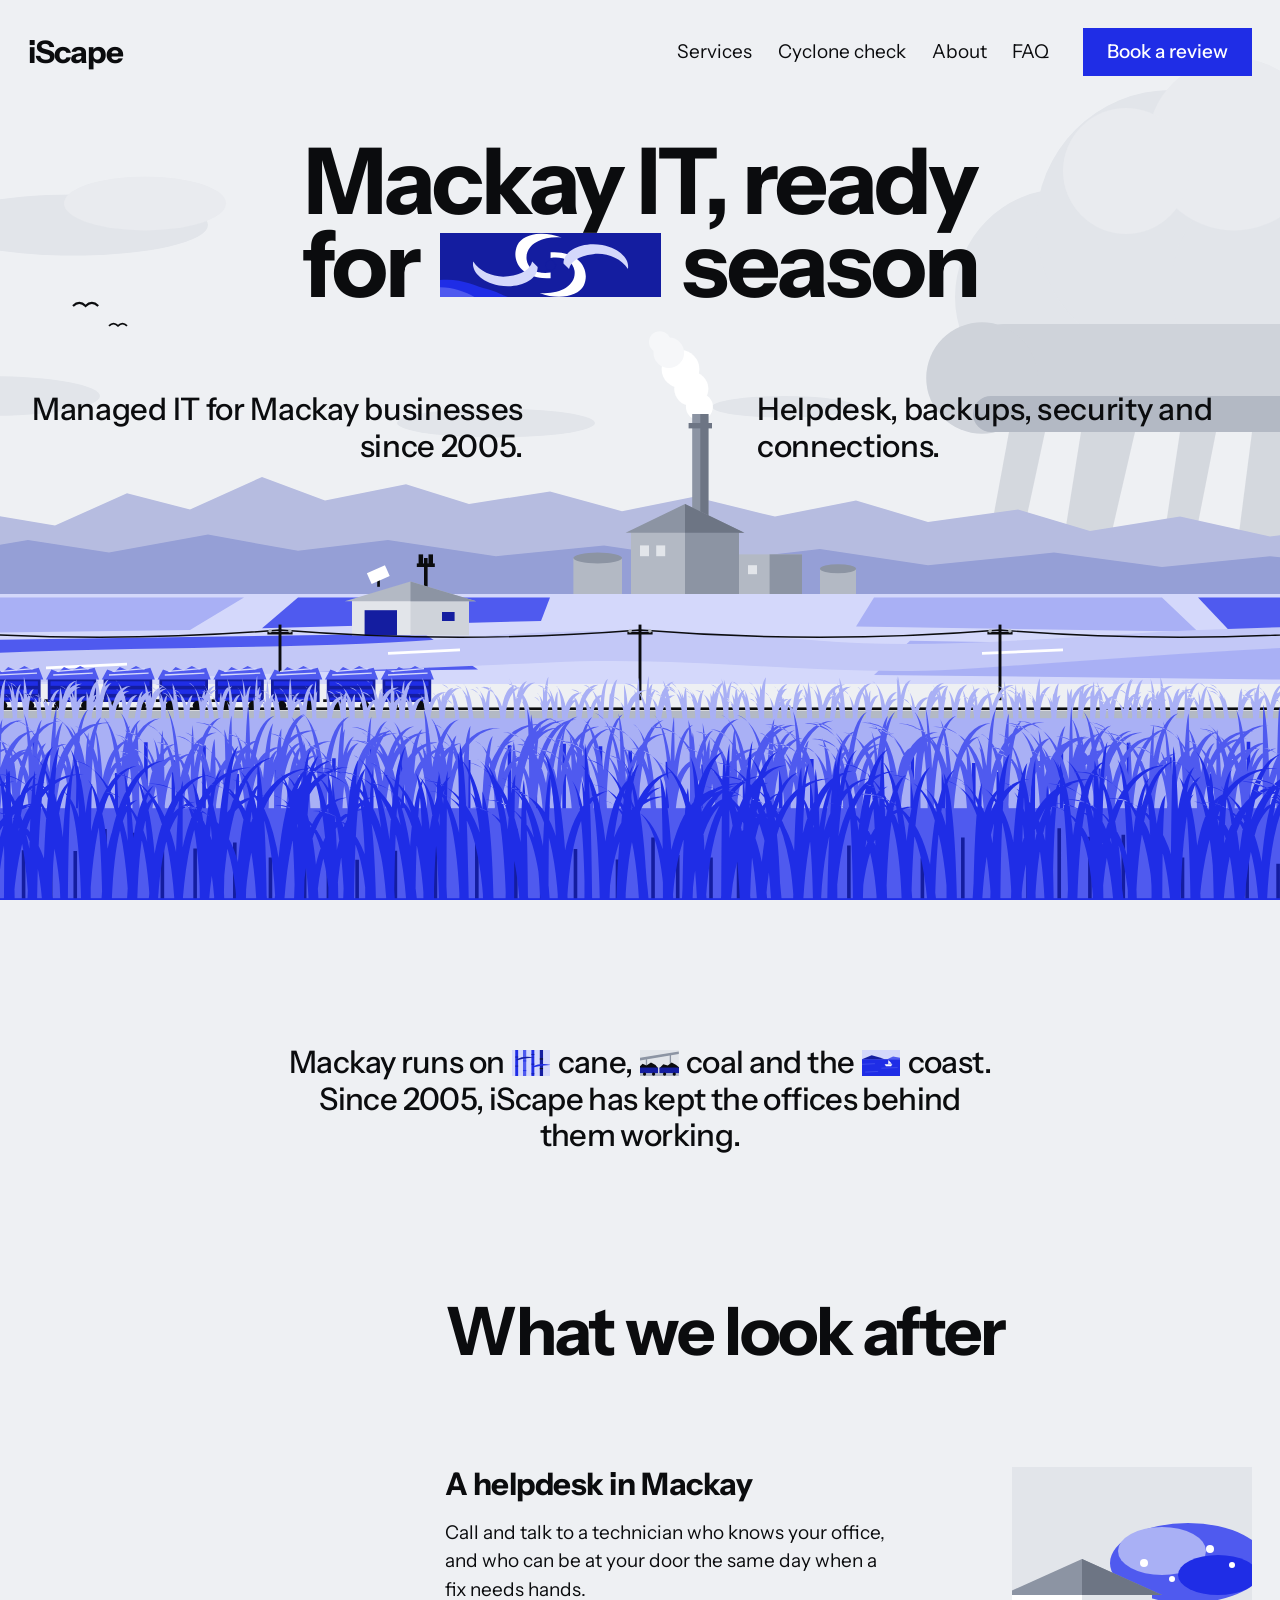
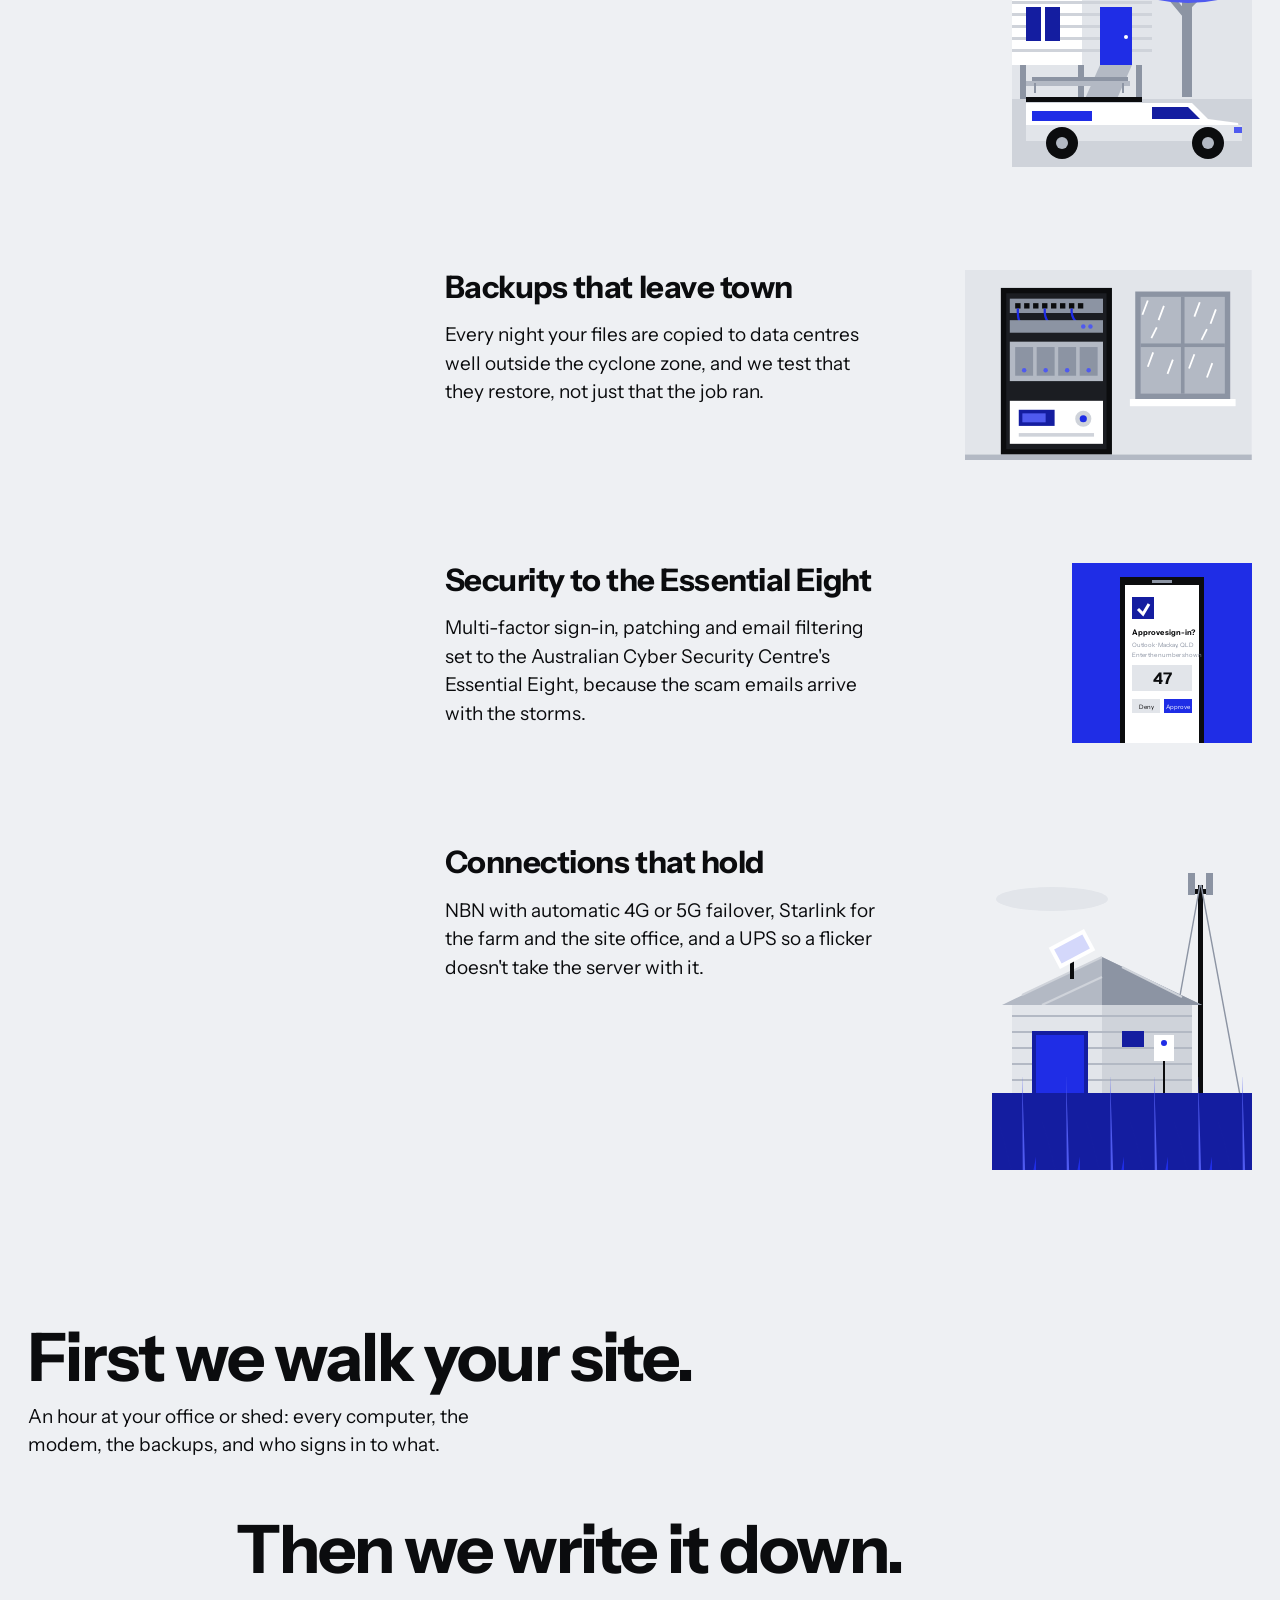
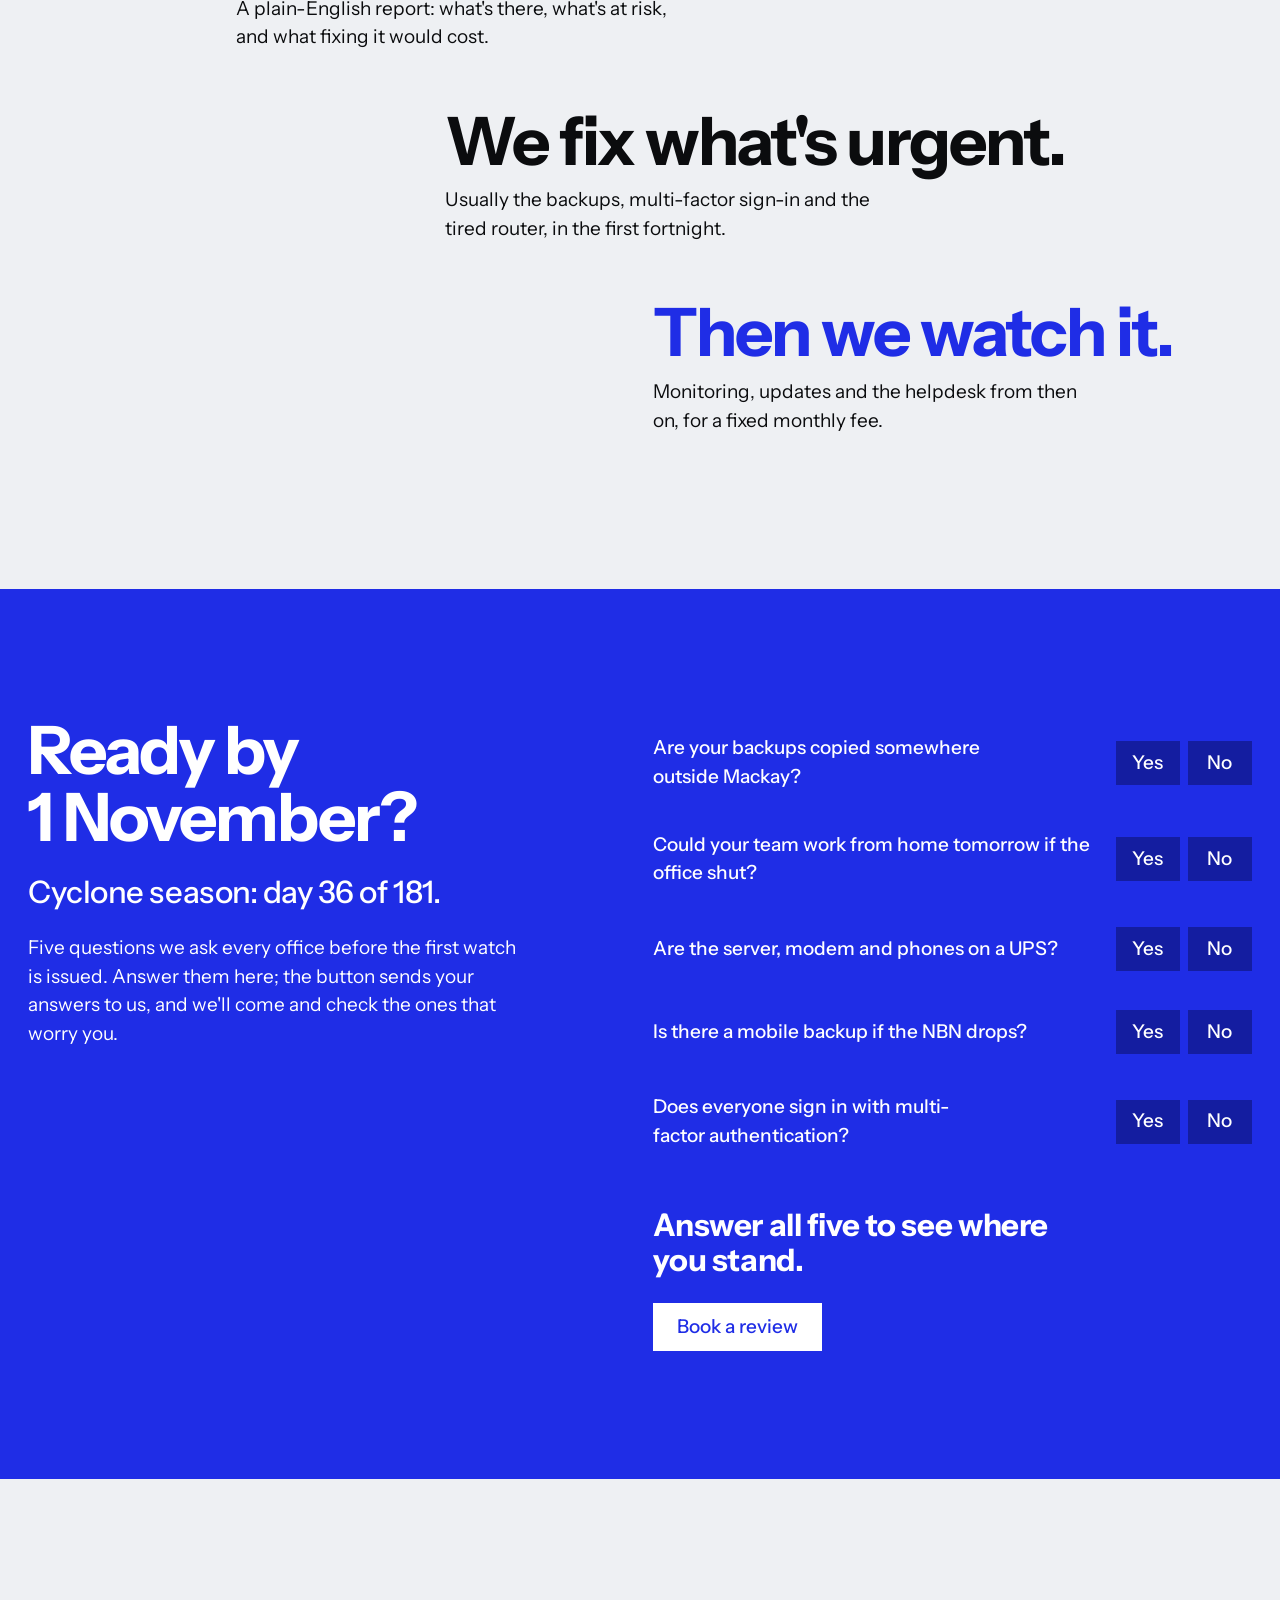
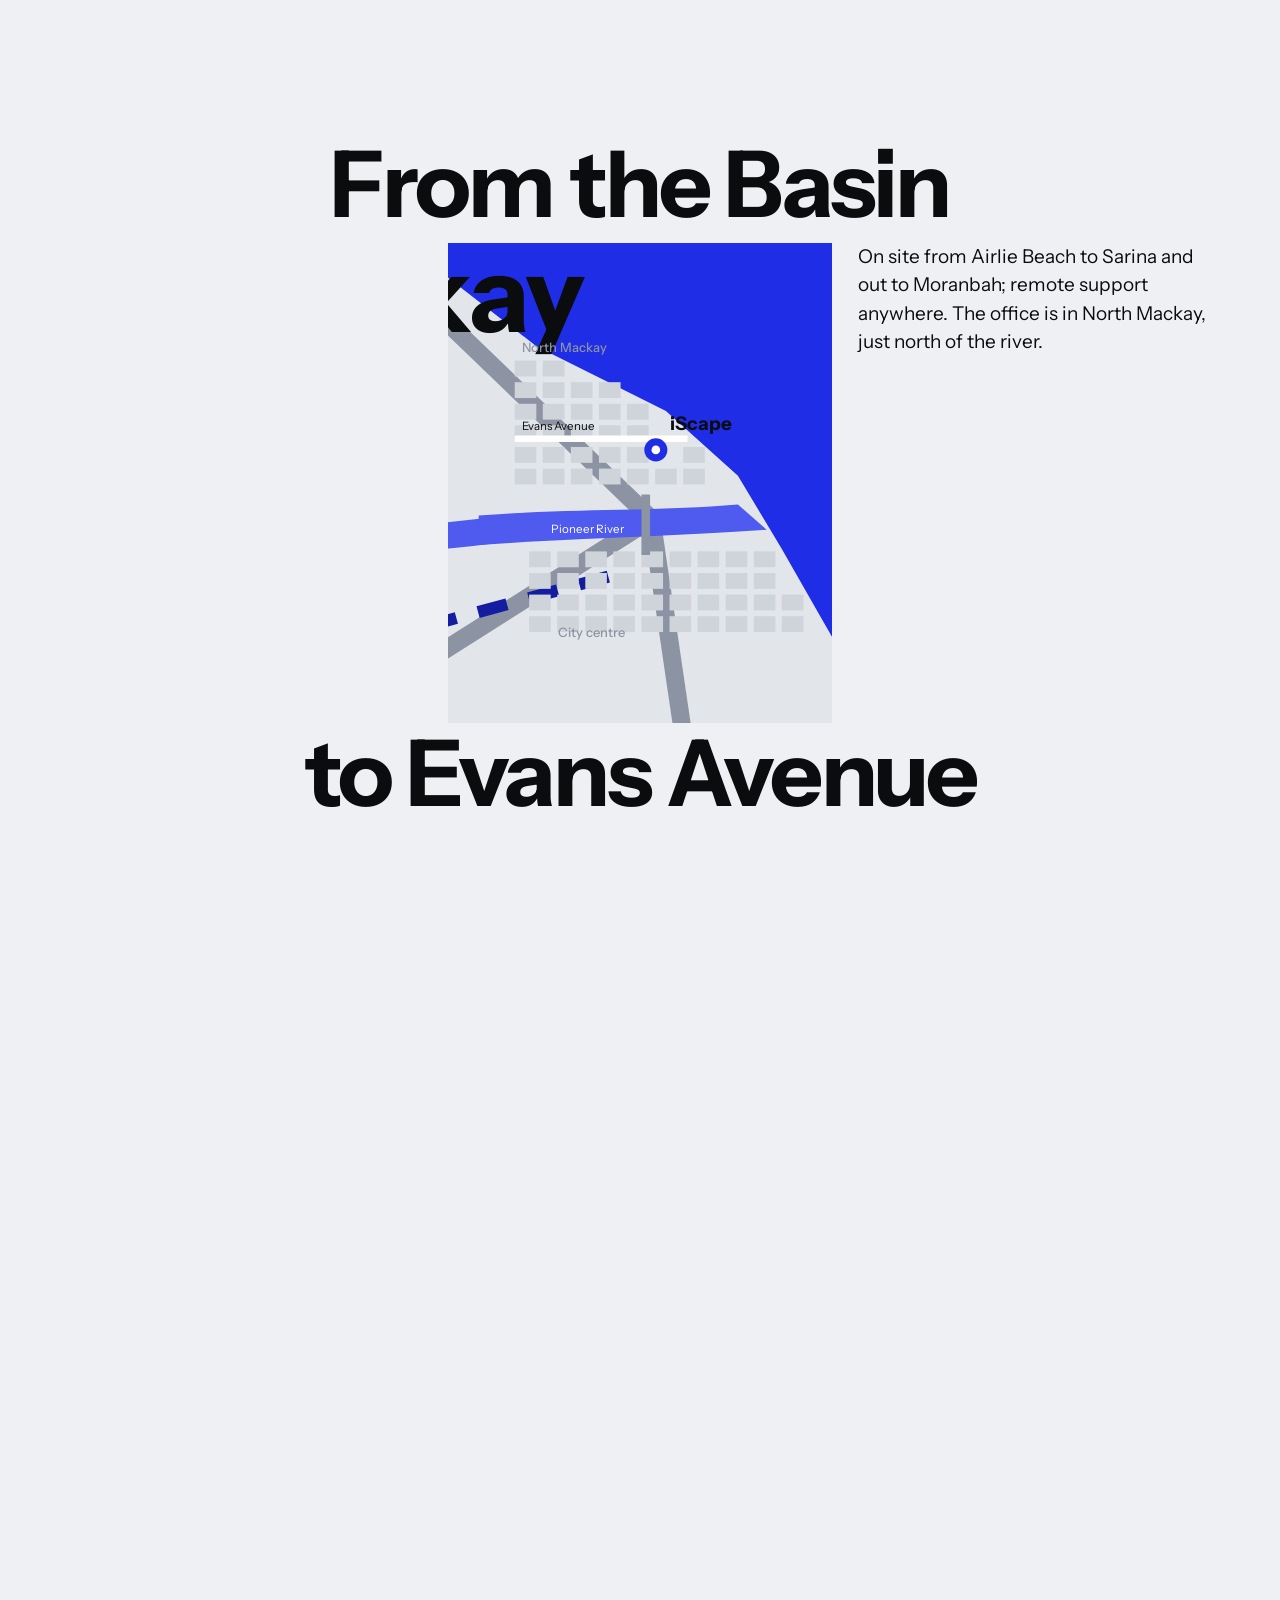
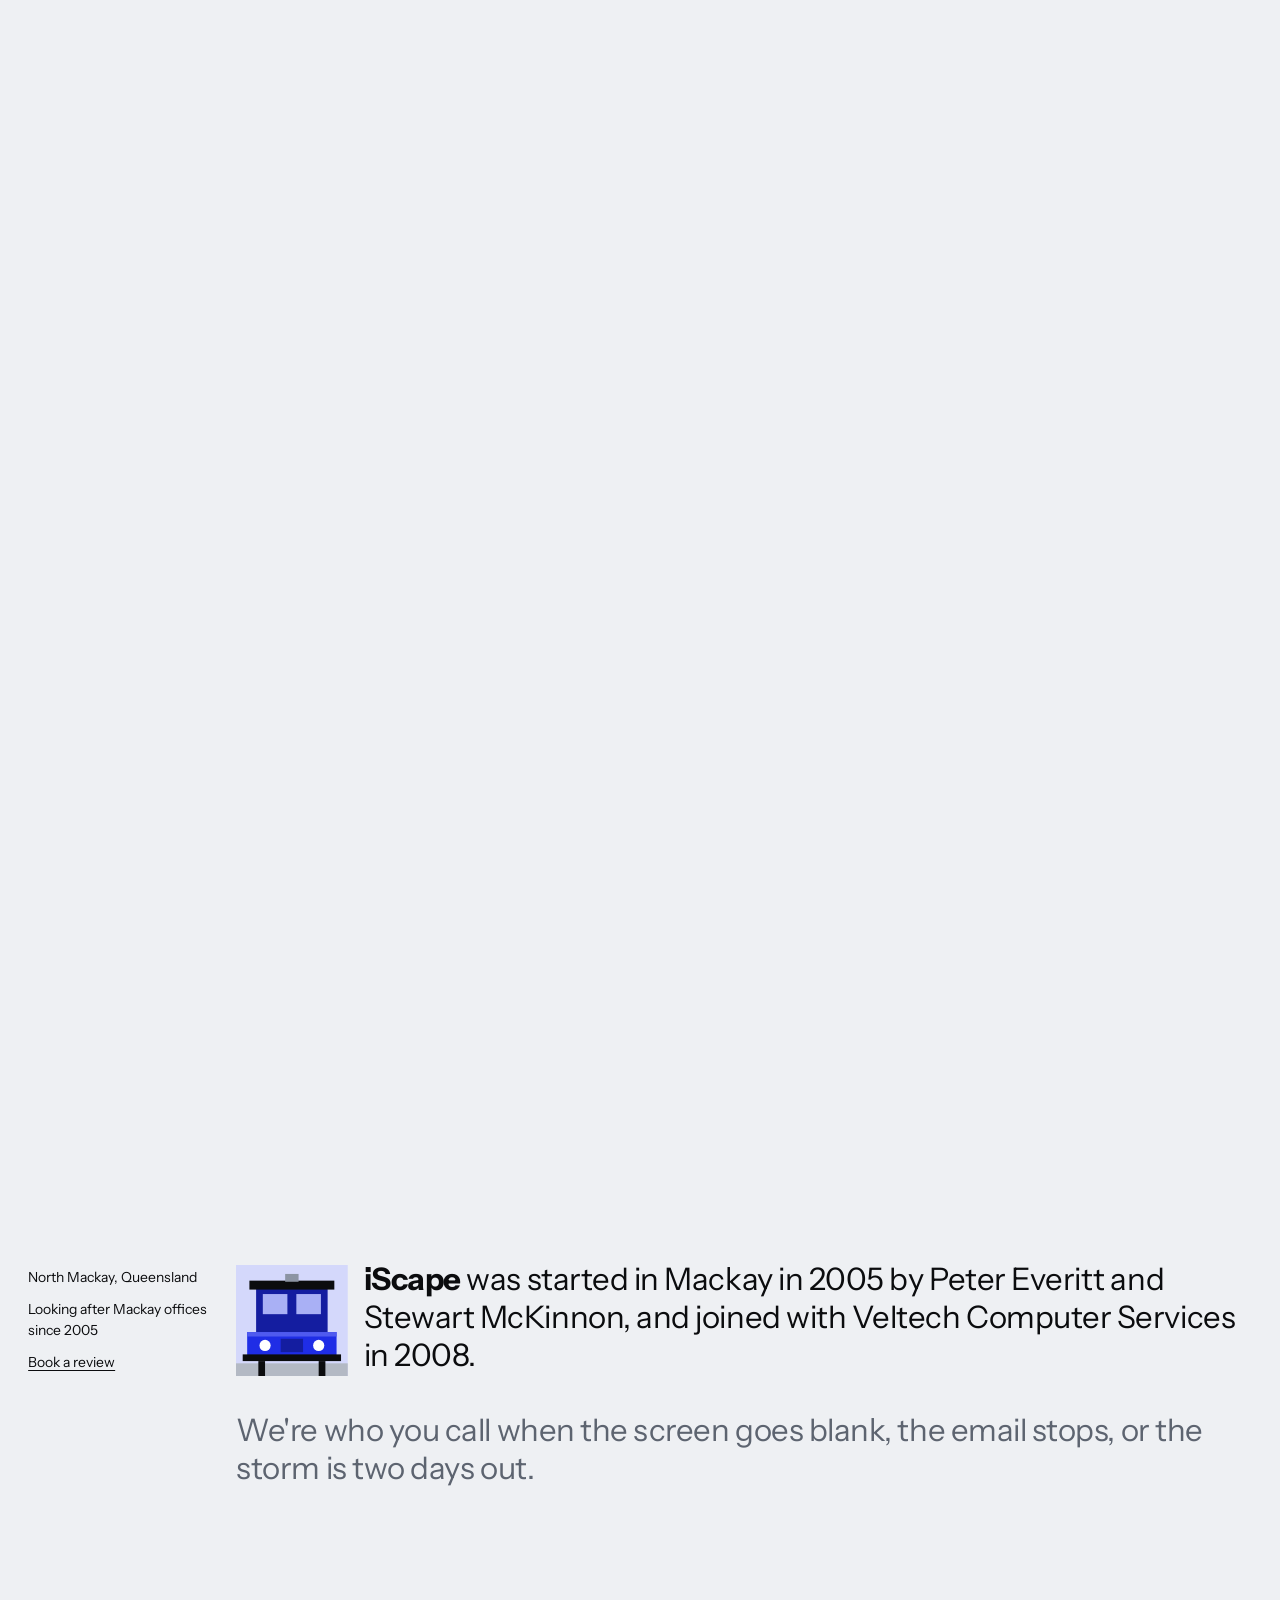
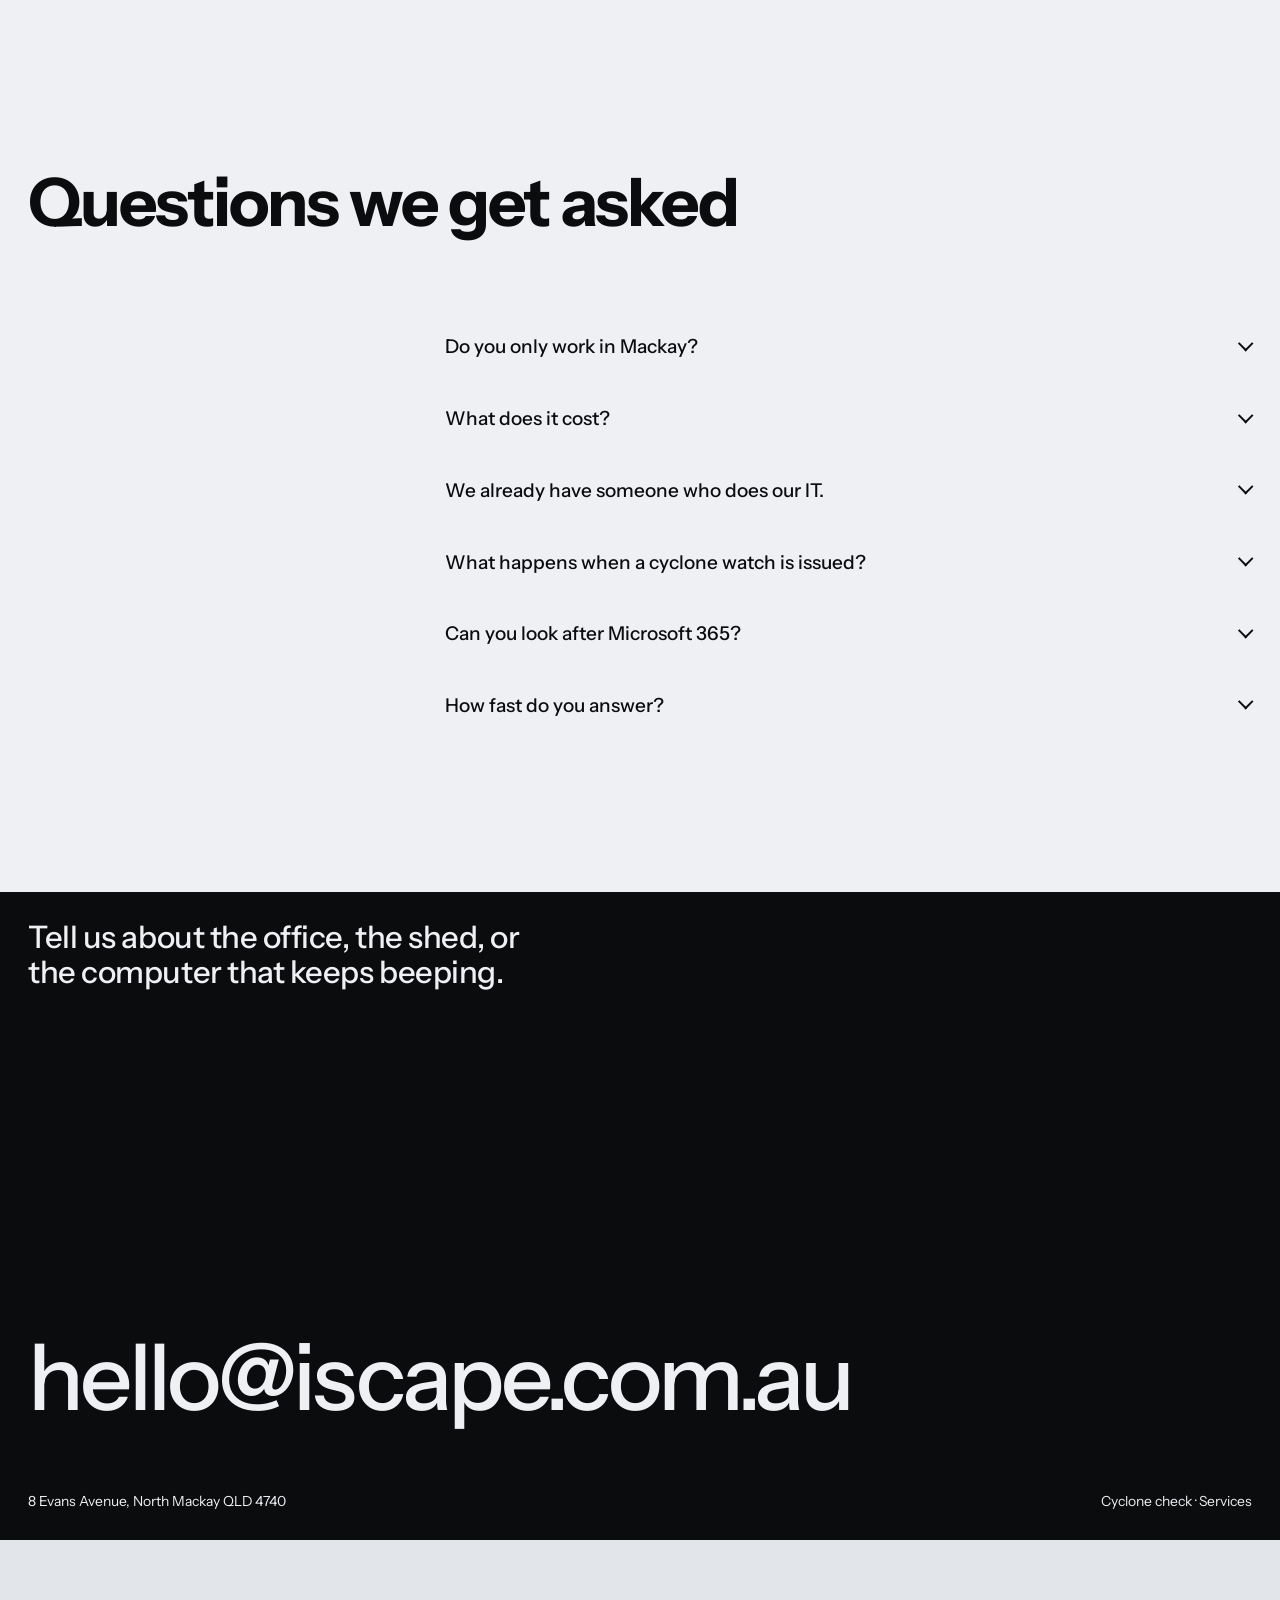
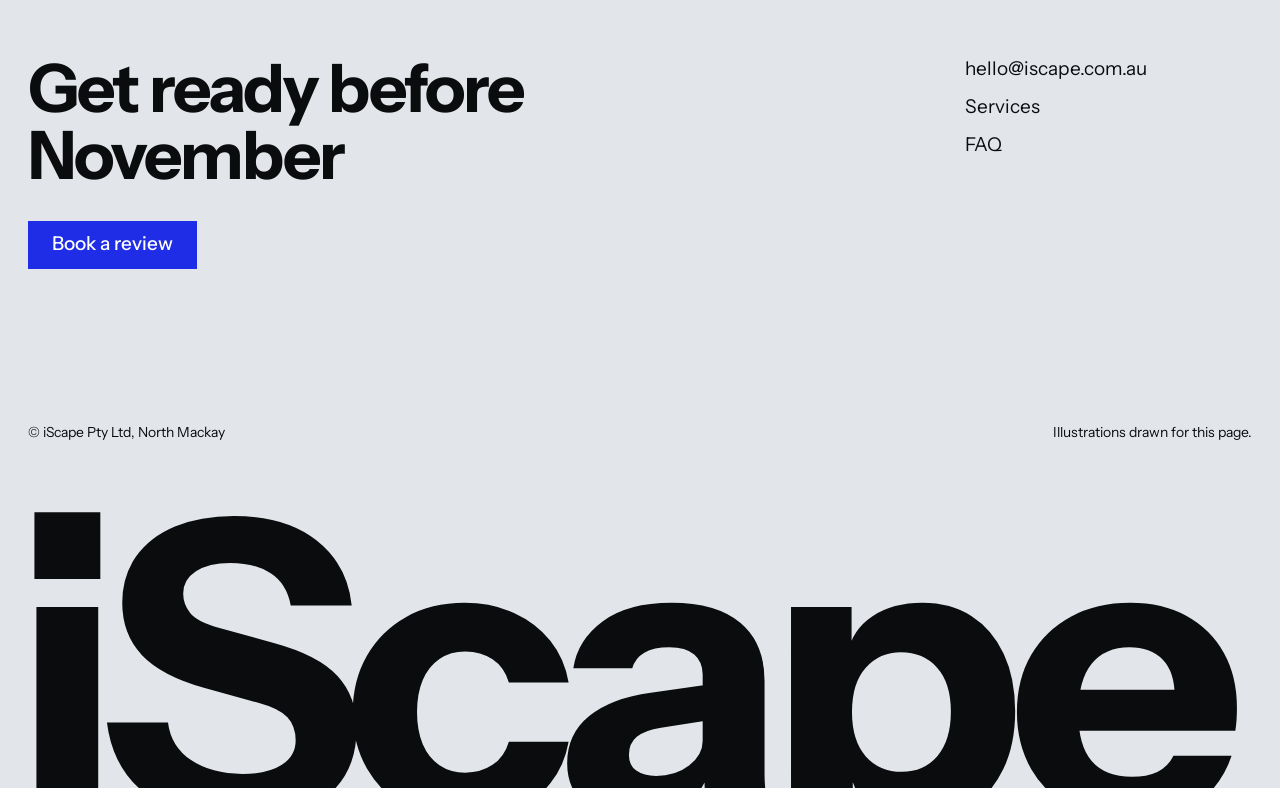
==== landing-page/iscape-landing.html @ 4e90d4b8 "Add iScape landing page built with taste-skill Self-contained build in landing-page/ (index.html, st" ====
<!doctype html>
<html lang="en-AU">
<head>
<meta charset="utf-8">
<meta name="viewport" content="width=device-width, initial-scale=1">
<title>iScape Managed IT</title>
<meta name="description" content="Managed IT for Mackay businesses since 2005: helpdesk, backups, security and connections, looked after from North Mackay.">
<script>document.documentElement.classList.add('js')</script>
<style>
/* iScape landing page. Direction: "The sentence is the layout" (taste-skill seed 142575392).
   Type: Instrument Sans (stand-in for the dealt General Sans). Palette: cool grey, cobalt. */

@font-face {
  font-family: 'Instrument Sans';
  src: url([data-uri]) format('woff2');
  font-weight: 400 700;
  font-style: normal;
  font-display: swap;
}

:root {
  --bg: #eef0f3;
  --surface: #e2e5ea;
  --ink: #0b0c0e;
  --muted: #5d6470;
  --accent: #1f2de6;
  --accent-strong: #141da0;
  --accent-ink: #ffffff;
  --field-1: #1f2de6;
  --field-1-ink: #ffffff;

  /* drawing tones: the palette's cobalt and greys in flat steps */
  --d-deep: #141da0;
  --d-cobalt: #1f2de6;
  --d-light: #4f5aef;
  --d-pale2: #a9b0f5;
  --d-pale: #d4d8fb;
  --d-river: #c3c8f7;
  --d-grey1: #e2e5ea;
  --d-grey2: #cfd3da;
  --d-grey3: #b3b9c4;
  --d-grey4: #8c94a3;

  --font: 'Instrument Sans', system-ui, sans-serif;

  /* five sizes */
  --step-small: clamp(0.8125rem, 0.79rem + 0.1vw, 0.875rem);
  --step-body: clamp(1.0625rem, 1rem + 0.25vw, 1.1875rem);
  --step-lead: clamp(1.375rem, 1.1rem + 1.05vw, 2.25rem);
  --step-head: clamp(2.5rem, 1.3rem + 3.6vw, 5rem);
  --step-display: clamp(4.5rem, 7.2vw, 7rem);

  --margin: clamp(1rem, 2.2vw, 2rem);
  --gutter: clamp(1rem, 2vw, 2rem);
  --section: clamp(7.5rem, 12vw, 12rem);

  --ease-out: cubic-bezier(0.22, 1, 0.36, 1);
  --ease-expo: cubic-bezier(0.16, 1, 0.3, 1);
  --ease-in-out: cubic-bezier(0.76, 0, 0.24, 1);
  --ease-soft: cubic-bezier(0.33, 1, 0.68, 1);
  --t-press: 140ms;
  --t-hover: 180ms;
  --t-ui: 240ms;
}

/* ---------- reset ---------- */
*, *::before, *::after { box-sizing: border-box; }
html { -webkit-text-size-adjust: 100%; text-size-adjust: 100%; }
body { margin: 0; background: var(--bg); color: var(--ink); font-family: var(--font); font-size: var(--step-body); line-height: 1.5; font-kerning: normal; -webkit-font-smoothing: antialiased; overflow-x: hidden; }
h1, h2, h3, p, figure, ul, ol, fieldset, legend { margin: 0; padding: 0; }
ul, ol { list-style: none; }
fieldset { border: 0; min-width: 0; }
svg { display: block; max-width: 100%; }
a { color: inherit; }
button, input { font: inherit; color: inherit; }
:target { scroll-margin-top: 2rem; }
::selection { background: var(--accent); color: var(--accent-ink); }
:focus-visible { outline: 2px solid var(--accent); outline-offset: 3px; }
.sr-only { position: absolute; width: 1px; height: 1px; overflow: hidden; clip-path: inset(50%); white-space: nowrap; }

/* ---------- type ---------- */
h1, h2, h3 { font-weight: 700; text-wrap: balance; }
.display { font-size: var(--step-display); line-height: 0.9; letter-spacing: -0.03em; font-weight: 700; }
.head { font-size: var(--step-head); line-height: 1; letter-spacing: -0.03em; font-weight: 700; }
.lead, .lead-head { font-size: var(--step-lead); line-height: 1.15; letter-spacing: -0.015em; }
.lead-head { font-weight: 700; }
.small { font-size: var(--step-small); line-height: 1.45; }
p { max-width: 62ch; text-wrap: pretty; }

.grid { display: grid; grid-template-columns: repeat(12, minmax(0, 1fr)); column-gap: var(--gutter); padding-inline: var(--margin); }

/* ---------- controls ---------- */
.button { display: inline-flex; align-items: center; justify-content: center; min-height: 3rem; padding: 0 1.5rem; background: var(--accent); color: var(--accent-ink); font-weight: 500; text-decoration: none; white-space: nowrap; transition: transform var(--t-press) var(--ease-out), background-color var(--t-hover) ease, color var(--t-hover) ease; }
.button:active { transform: scale(0.97); }
.button-paper { background: #fff; color: var(--accent); }
.link { text-decoration: underline; text-decoration-color: transparent; text-underline-offset: 0.2em; text-decoration-thickness: 0.07em; transition: text-decoration-color var(--t-hover) ease; }
.link-plain { text-decoration: underline; text-underline-offset: 0.18em; text-decoration-thickness: 0.07em; }
@media (hover: hover) and (pointer: fine) {
  .button:hover { background: var(--accent-strong); }
  .button-paper:hover { background: var(--bg); color: var(--accent-strong); }
  .link:hover { text-decoration-color: currentColor; }
}

/* ---------- hero: title in the sky, line on the horizon ---------- */
.hero { position: relative; min-height: max(100svh, 640px); overflow: hidden; }
.hero-art { position: absolute; inset: 0; }
.hero-svg { width: 100%; height: 100%; }
.nav { position: relative; z-index: 2; display: flex; align-items: center; gap: var(--gutter); padding: var(--margin); }
.wordmark { margin-right: auto; font-weight: 700; font-size: var(--step-lead); letter-spacing: -0.03em; text-decoration: none; }
.nav-links { display: flex; gap: 1.6rem; white-space: nowrap; padding-right: 0.5rem; }
.nav-links a { text-decoration-thickness: 0.07em; }

.hero-copy { padding-inline: var(--margin); }
.hero-title { position: relative; z-index: 2; }
.hero-title { margin-top: clamp(1.5rem, 4vh, 3rem); text-align: center; }
.slot { display: inline-block; width: 2.4em; height: 0.7em; vertical-align: baseline; margin-inline: 0.06em; overflow: hidden; }
.slot svg { width: 100%; height: 100%; }
.swirl { transform-origin: 120px 36px; }
/* the drawing's horizon sits 470 of 1000 units above the bottom; with slice it scales by the larger ratio */
.hero-support { position: absolute; left: 0; right: 0; z-index: 2; bottom: calc(max(29.4vw, 47svh) + 0.75rem); display: grid; grid-template-columns: repeat(12, minmax(0, 1fr)); column-gap: var(--gutter); padding-inline: var(--margin); max-width: none; font-size: var(--step-lead); line-height: 1.2; letter-spacing: -0.01em; font-weight: 500; }
.hero-support span:first-child { grid-column: 1 / 6; text-align: right; }
.hero-support span:last-child { grid-column: 8 / 13; }
.hero-band { display: none; }

/* ---------- intro: statement with inline thumbnails ---------- */
.intro { padding: clamp(6rem, 16vh, 10rem) var(--margin) clamp(4rem, 8vh, 6rem); display: flex; justify-content: center; }
.statement { font-size: var(--step-lead); line-height: 1.18; font-weight: 500; letter-spacing: -0.02em; text-align: center; max-width: min(64vw, 34ch); }
.thumb { display: inline-block; width: 1.25em; height: 0.85em; vertical-align: -0.1em; margin-inline: 0.06em; overflow: hidden; }
.thumb svg { width: 100%; height: 100%; }

/* ---------- services: rows with margin pictures ---------- */
.services { padding-bottom: var(--section); }
.services-head { padding-block: clamp(3rem, 8vh, 6rem) clamp(4rem, 8vw, 7rem); }
.services-head h2 { grid-column: 5 / 13; }
.rows { display: flex; flex-direction: column; gap: clamp(4rem, 8vw, 7.5rem); }
.row { align-items: start; }
.row-text { grid-column: 5 / 10; }
.row-text p { margin-top: 1rem; max-width: 34ch; }
.row-pic { grid-column: 10 / 13; justify-self: end; }
.w-240 { width: min(240px, 100%); } .w-320 { width: min(320px, 100%); } .w-180 { width: min(180px, 100%); } .w-260 { width: min(260px, 100%); }
.row-pic svg { width: 100%; height: auto; }

/* ---------- steps: lines that step across ---------- */
.steps { padding: 0 var(--margin) var(--section); }
.stair { display: grid; grid-template-columns: repeat(12, minmax(0, 1fr)); column-gap: var(--gutter); row-gap: 3.5rem; }
.stage { grid-column: span 12; }
@media (min-width: 75em) { .stage .head { white-space: nowrap; } }
.stage p:not(.head) { margin-top: 0.75rem; max-width: 34ch; }
.s1 { grid-column: 1 / 13; } .s2 { grid-column: 3 / 13; } .s3 { grid-column: 5 / 13; } .s4 { grid-column: 7 / 13; }
.accent-line { color: var(--accent); }

/* ---------- check: the live thing, on the cobalt field ---------- */
.check { background: var(--field-1); color: var(--field-1-ink); padding-block: clamp(6rem, 10vw, 10rem); }
.check ::selection { background: #fff; color: var(--accent); }
.check :focus-visible { outline-color: #fff; }
.check-left { grid-column: 1 / 6; }
.countdown { margin-top: 1.5rem; font-weight: 500; }
.check-left p:not(.countdown) { margin-top: 1.5rem; max-width: 40ch; }
.check-form { grid-column: 7 / 13; }
.q { display: grid; grid-template-columns: 1fr auto; gap: 1.25rem; align-items: center; padding: 1.1rem 0; }
.q + .q { margin-top: 0.25rem; }
.q-text { font-size: var(--step-body); font-weight: 500; }
.q-opts { display: flex; gap: 0.5rem; }
.q-opts label { position: relative; cursor: pointer; }
.q-opts input { position: absolute; opacity: 0; inset: 0; margin: 0; cursor: pointer; }
.q-opts span { display: inline-flex; align-items: center; justify-content: center; min-width: 4rem; min-height: 2.75rem; padding: 0 1rem; background: var(--accent-strong); font-weight: 500; transition: background-color var(--t-hover) ease, color var(--t-hover) ease, transform var(--t-press) var(--ease-out); }
.q-opts input:checked + span { background: #fff; color: var(--accent); }
.q-opts input:focus-visible + span { outline: 2px solid #fff; outline-offset: 3px; }
.q-opts label:active span { transform: scale(0.96); }
@media (hover: hover) and (pointer: fine) { .q-opts input:not(:checked):hover + span { background: #0e1578; } }
.verdict-row { display: flex; flex-wrap: wrap; align-items: center; justify-content: space-between; gap: 1.5rem; margin-top: 2.5rem; }
.verdict { font-weight: 700; max-width: 22ch; }

/* ---------- reach: one frame, three distances ---------- */
.reach { position: relative; height: 300vh; margin-top: var(--section); }
.reach-mark { position: absolute; left: 0; width: 4px; height: 4px; }
.reach-mark[data-stage="1"] { top: 0; } .reach-mark[data-stage="2"] { top: 100vh; } .reach-mark[data-stage="3"] { top: 175vh; }
.reach-stage { position: sticky; top: 0; height: 100svh; display: grid; grid-template-columns: 1fr minmax(0, 30vw) 1fr; grid-template-rows: 1fr auto 1fr; align-items: center; justify-items: center; padding-inline: var(--margin); overflow: hidden; }
.reach-title { display: contents; }
.reach-a { grid-column: 1 / 4; grid-row: 1; align-self: end; padding-bottom: 0.18em; white-space: nowrap; }
.reach-b { grid-column: 1 / 4; grid-row: 3; align-self: start; position: relative; z-index: 2; padding-top: 0.1em; white-space: nowrap; transition: opacity 600ms var(--ease-out), transform 700ms var(--ease-expo); }
.reach-frame { grid-column: 2; grid-row: 2; width: 30vw; aspect-ratio: 4 / 5; overflow: hidden; background: var(--d-cobalt); }
.map { width: 100%; height: 100%; transform-origin: 75% 52%; transition: transform 700ms var(--ease-in-out); }
.streets { transition: opacity 500ms var(--ease-out); }
.js .reach:not([data-at="3"]) .streets { opacity: 0; }
.reach-caption { grid-column: 3; grid-row: 2; align-self: start; justify-self: start; margin-left: var(--gutter); max-width: 28ch; transition: opacity 600ms var(--ease-out), transform 700ms var(--ease-expo); }
.js .reach[data-at="1"] .reach-b { opacity: 0; transform: translateY(0.3em); }
.js .reach:not([data-at="3"]) .reach-caption { opacity: 0; transform: translateY(16px); }
/* each distance centres its subject: the district around Mackay, then Evans Avenue */
.reach[data-at="2"] .map { transform-origin: 72% 56%; transform: translate(-22%, -6%) scale(2); }
.reach[data-at="3"] .map { transform-origin: 74.6% 51.4%; transform: translate(-24.6%, -1.4%) scale(7.5); }
.towns { transition: opacity 400ms var(--ease-out); }
.reach[data-at="3"] .towns { opacity: 0; }

/* ---------- about: drawing as drop cap ---------- */
.about { padding-block: clamp(6rem, 10vw, 9rem); }
.facts { grid-column: 1 / 3; display: flex; flex-direction: column; gap: 0.75rem; padding-top: 0.4rem; }
.about-text { grid-column: 3 / 13; }
.bio { max-width: none; font-size: var(--step-lead); line-height: 1.22; letter-spacing: -0.015em; }
.bio-soft { margin-top: 1.2em; color: var(--muted); }
.dropcap { float: left; width: 3.6em; height: 3.6em; margin: 0.12em 0.5em 0 0; }
.dropcap svg { width: 100%; height: 100%; }

/* ---------- faq: wide heading, indented questions ---------- */
.faq { padding: var(--section) var(--margin); display: grid; grid-template-columns: repeat(12, minmax(0, 1fr)); column-gap: var(--gutter); }
.faq-title { grid-column: 1 / 13; }
.faq-list { grid-column: 5 / 13; margin-top: 5rem; display: flex; flex-direction: column; gap: 0.5rem; }
.faq details { --bleed: min(1.5rem, var(--margin)); padding: 1.1rem var(--bleed); margin-inline: calc(var(--bleed) * -1); transition: background-color var(--t-ui) ease; }
.faq details[open] { background: var(--surface); }
.faq summary { list-style: none; cursor: pointer; display: flex; justify-content: space-between; align-items: center; gap: 1.5rem; font-size: var(--step-body); font-weight: 500; }
.faq summary::-webkit-details-marker { display: none; }
.faq summary::after { content: ""; flex: none; width: 0.6em; height: 0.6em; border-right: 2px solid currentColor; border-bottom: 2px solid currentColor; transform: translateY(-0.2em) rotate(45deg); transition: transform var(--t-ui) var(--ease-out); }
.faq details[open] summary::after { transform: translateY(0.1em) rotate(225deg); }
.faq details p { margin-top: 1rem; max-width: 48ch; }

/* ---------- contact: the address as display type ---------- */
.contact { position: relative; min-height: 72svh; background: var(--ink); color: var(--bg); padding: var(--margin); display: grid; grid-template-rows: auto 1fr auto auto; }
.contact-lead { font-weight: 500; max-width: 26ch; }
.contact-mail { grid-row: 3; align-self: end; display: block; font-size: var(--step-display); font-weight: 500; letter-spacing: -0.04em; text-decoration: none; margin-bottom: 8vh; overflow-wrap: anywhere; transition: color var(--t-hover) ease; }
@media (hover: hover) and (pointer: fine) { .contact-mail:hover { color: #7f88f5; } }
.contact-foot { grid-row: 4; display: flex; justify-content: space-between; gap: 1rem; flex-wrap: wrap; }

/* ---------- footer: invitation over a cropped name ---------- */
.footer { position: relative; background: var(--surface); overflow: hidden; padding-top: clamp(5rem, 9vw, 8rem); }
.footer-invite { grid-column: 1 / 8; }
.footer-invite h2 { max-width: 12ch; margin-bottom: 2rem; }
.footer-links { grid-column: 10 / 13; display: flex; flex-direction: column; gap: 0.6rem; }
.footer-legal { display: flex; justify-content: space-between; padding: clamp(5rem, 12vw, 10rem) var(--margin) 1rem; }
.footer-legal p { max-width: none; }
.footer-name { width: max-content; font-size: 24vw; font-weight: 700; letter-spacing: -0.05em; line-height: 0.8; white-space: nowrap; margin-left: -0.04em; padding-left: var(--margin); transform: translateY(14%); max-width: none; }

/* ---------- below desktop: the contact field sizes to its content ---------- */
@media (max-width: 68.74em) {
  .contact { min-height: 0; grid-template-rows: auto auto auto; row-gap: clamp(4rem, 12vw, 7rem); padding-block: clamp(4rem, 10vw, 6rem) var(--margin); }
  .contact-mail { grid-row: 2; margin-bottom: 0; }
  .contact-foot { grid-row: 3; }
}

/* ---------- phone ---------- */
@media (max-width: 47.99em) {
  .nav-links { display: none; }
  .nav-action { min-height: 2.5rem; padding: 0 1rem; }
  .hero-title { font-size: var(--step-head); margin-top: 3.5rem; }
  .hero-support { position: static; display: block; margin-top: 1.25rem; padding: 0; font-size: var(--step-body); text-align: center; }
  .hero-support span { display: block; }
  .hero-support span:first-child { text-align: center; }
  .hero-band { display: flex; position: absolute; z-index: 2; left: 0; right: 0; bottom: 0; height: 96px; padding: 0 var(--margin); align-items: center; background: rgba(238, 240, 243, 0.92); }
  .hero-band .button { width: 100%; }

  .intro { padding-block: 6rem; justify-content: flex-start; }
  .statement { text-align: left; font-size: 1.5rem; max-width: none; }

  .services-head { min-height: 36svh; }
  .services-head h2, .row-text, .row-pic { grid-column: 1 / 13; }
  .row-pic { margin-top: 1.5rem; }
  .row:nth-child(1) .row-pic { justify-self: stretch; width: 100%; }
  .row:nth-child(2) .row-pic { justify-self: end; width: 70%; }
  .row:nth-child(3) .row-pic { justify-self: start; width: 55%; }
  .row:nth-child(4) .row-pic { justify-self: end; width: 70%; }

  .stage .head { white-space: normal; }
  .s1 { grid-column: 1 / 13; } .s2, .s3, .s4 { grid-column: 1 / 13; }
  .s2 { padding-left: 6vw; } .s3 { padding-left: 12vw; } .s4 { padding-left: 18vw; }
  .stair { row-gap: 2.5rem; }

  .check-left, .check-form { grid-column: 1 / 13; }
  .check-form { margin-top: 3rem; }
  .q { grid-template-columns: 1fr; gap: 0.75rem; }

  .reach-stage { grid-template-columns: 1fr; grid-template-rows: 1fr auto auto 1fr; }
  .reach-a, .reach-b { grid-column: 1; font-size: var(--step-head); }
  .reach-a { grid-row: 1; }
  .reach-frame { grid-column: 1; grid-row: 2; width: 70vw; }
  .reach-b { grid-row: 3; }
  .reach-caption { grid-column: 1; grid-row: 4; justify-self: center; text-align: center; margin: 1rem 0 0; }

  .facts, .about-text { grid-column: 1 / 13; }
  .about-text { order: -1; }
  .about .grid { row-gap: 2.5rem; }
  .facts { flex-direction: row; flex-wrap: wrap; gap: 1rem 1.5rem; }
  .bio { font-size: var(--step-body); line-height: 1.4; }
  .dropcap { width: 4.2em; height: 4.2em; }

  .faq-list { grid-column: 1 / 13; margin-top: 3rem; }
  .faq details { margin-inline: calc(var(--margin) * -1); padding-inline: var(--margin); }

  .contact { min-height: 86svh; }
  .contact-mail { font-size: var(--step-head); margin-bottom: 4rem; }
  .contact-mail .at-break { display: block; }
  .contact-foot { flex-direction: column; gap: 0.75rem; }

  .footer-invite, .footer-links { grid-column: 1 / 13; }
  .footer-links { flex-direction: row; flex-wrap: wrap; gap: 0.5rem 1.25rem; margin-top: 2.5rem; }
  .footer-invite .button { width: 100%; }
}

/* ---------- motion ---------- */
@media (prefers-reduced-motion: no-preference) {
  /* signature: the hero drawing opens like a shutter */
  .js .hero-art.shutter { clip-path: inset(0 0 100% 0); transition: clip-path 1100ms var(--ease-in-out); }
  .js .hero-art.shutter .hero-svg { transform: scale(1.12); transform-origin: 50% 100%; transition: transform 1500ms var(--ease-soft); }
  .js .hero-art.shutter.is-in { clip-path: inset(0); }
  .js .hero-art.shutter.is-in .hero-svg { transform: none; }

  .js .hero-title, .js .hero-support span, .js .nav > * { opacity: 0; transform: translateY(20px); animation: rise 900ms var(--ease-expo) forwards; animation-delay: calc(var(--i, 0) * 90ms + 500ms); }

  .swirl { animation: spin 9s linear infinite; }
  .cloud-a { animation: drift 38s var(--ease-soft) infinite alternate; }
  .cloud-b { animation: drift 46s var(--ease-soft) infinite alternate-reverse; }
  .cloud-c { animation: drift 30s var(--ease-soft) infinite alternate; }
  .steam { animation: steam 6s var(--ease-soft) infinite alternate; transform-origin: 866px 460px; }
  .train { animation: train 70s linear infinite; }
  .led { animation: blink 1.6s steps(2, jump-none) infinite; }
  .led-2 { animation-duration: 0.9s; } .led-3 { animation-duration: 2.3s; }
  .rain { animation: rain 0.8s linear infinite; }

  .js [data-reveal]:not(.shutter) { opacity: 0; transform: translateY(24px); transition: opacity 700ms var(--ease-out), transform 900ms var(--ease-expo); transition-delay: calc(var(--d, 0) * 80ms); }
  .js [data-reveal].is-in:not(.shutter) { opacity: 1; transform: none; }
  .js .thumb { transform: scale(0.6); opacity: 0; transition: transform 700ms var(--ease-expo), opacity 500ms var(--ease-out); transition-delay: calc(var(--d, 0) * 90ms); }
  .js .intro.is-in .thumb { transform: none; opacity: 1; }
}
@keyframes rise { to { opacity: 1; transform: none; } }
@keyframes spin { to { transform: rotate(-360deg); } }
@keyframes drift { from { transform: translateX(-40px); } to { transform: translateX(40px); } }
@keyframes steam { from { transform: translate(0, 0) scale(0.96); } to { transform: translate(-10px, -12px) scale(1.04); } }
@keyframes train { from { transform: translateX(1700px); } to { transform: translateX(-700px); } }
@keyframes blink { 0% { opacity: 1; } 100% { opacity: 0.25; } }
@keyframes rain { from { transform: translate(0, -8px); } to { transform: translate(-3px, 8px); } }

</style>
</head>
<body>

<svg width="0" height="0" style="position:absolute" aria-hidden="true" focusable="false">
  <defs>
    <!-- one tuft of standing cane: blades in three tones -->
    <g id="tuft">
      <path d="M30 210 Q27 130 6 66 Q25 124 35 210Z" fill="var(--d-deep)"/>
      <path d="M32 210 Q34 120 58 52 Q40 122 38 210Z" fill="var(--d-cobalt)"/>
      <path d="M29 210 Q22 150 -14 112 Q18 148 34 210Z" fill="var(--d-cobalt)"/>
      <path d="M33 210 Q44 150 76 120 Q48 152 37 210Z" fill="var(--d-light)"/>
      <path d="M31 210 Q31 110 30 18 Q33 110 36 210Z" fill="var(--d-light)"/>
      <path d="M30 210 Q18 170 -4 160 Q20 172 33 210Z" fill="var(--d-deep)"/>
    </g>
    <pattern id="cane-front" width="44" height="210" patternUnits="userSpaceOnUse">
      <use href="#tuft"/>
    </pattern>
    <!-- a cane bin, heaped -->
    <g id="bin">
      <rect x="0" y="10" width="54" height="26" fill="var(--d-deep)"/>
      <rect x="3" y="13" width="48" height="5" fill="var(--d-cobalt)"/>
      <rect x="3" y="22" width="48" height="5" fill="var(--d-cobalt)"/>
      <rect x="3" y="31" width="48" height="3" fill="var(--d-cobalt)"/>
      <path d="M-2 11 L4 0 L12 3 L18 -3 L27 1 L36 -4 L44 0 L52 -2 L57 11Z" fill="var(--d-light)"/>
      <path d="M6 6 L50 4 M10 2 L46 -1" stroke="var(--d-pale)" stroke-width="1.4"/>
      <circle cx="12" cy="40" r="5" fill="var(--ink)"/><circle cx="42" cy="40" r="5" fill="var(--ink)"/>
      <rect x="-4" y="33" width="4" height="3" fill="var(--ink)"/>
    </g>
    <!-- power pole -->
    <g id="pole">
      <rect x="-1.6" y="0" width="3.2" height="84" fill="var(--ink)"/>
      <rect x="-14" y="8" width="28" height="3" fill="var(--ink)"/>
      <circle cx="-11" cy="7" r="2" fill="var(--d-grey3)"/><circle cx="11" cy="7" r="2" fill="var(--d-grey3)"/>
    </g>
  </defs>
</svg>

<header class="hero" id="top">
  <figure class="hero-art shutter" data-reveal aria-hidden="true">
    <svg class="hero-svg" viewBox="0 0 1600 1000" preserveAspectRatio="xMidYMax slice" role="presentation">
      <rect width="1600" height="1000" fill="var(--bg)"/>
      <!-- wet-season cloud: towering on the right, light on the left -->
      <g class="cloud cloud-a">
        <circle cx="1270" cy="330" r="120" fill="var(--d-grey1)"/>
        <circle cx="1390" cy="250" r="150" fill="var(--d-grey1)"/>
        <circle cx="1520" cy="320" r="130" fill="var(--d-grey1)"/>
        <circle cx="1460" cy="160" r="96" fill="#e9ebef"/>
        <circle cx="1340" cy="190" r="70" fill="#e9ebef"/>
        <rect x="1150" y="360" width="500" height="110" rx="55" fill="var(--d-grey2)"/>
        <circle cx="1180" cy="420" r="62" fill="var(--d-grey2)"/>
        <rect x="1170" y="440" width="480" height="40" rx="20" fill="var(--d-grey3)"/>
        <!-- rain shafts -->
        <path d="M1210 480 L1250 480 L1222 610 L1186 610Z" fill="var(--d-grey2)" opacity="0.8"/>
        <path d="M1290 480 L1350 480 L1318 618 L1268 618Z" fill="var(--d-grey2)" opacity="0.8"/>
        <path d="M1400 480 L1440 480 L1414 612 L1380 612Z" fill="var(--d-grey2)" opacity="0.8"/>
        <path d="M1480 480 L1560 480 L1530 620 L1462 620Z" fill="var(--d-grey2)" opacity="0.8"/>
      </g>
      <g class="cloud cloud-b">
        <ellipse cx="170" cy="250" rx="150" ry="34" fill="var(--d-grey1)"/>
        <ellipse cx="250" cy="226" rx="90" ry="30" fill="#e9ebef"/>
        <ellipse cx="80" cy="440" rx="120" ry="22" fill="var(--d-grey1)"/>
      </g>
      <g class="cloud cloud-c">
        <ellipse cx="640" cy="470" rx="110" ry="16" fill="var(--d-grey1)"/>
        <ellipse cx="960" cy="452" rx="80" ry="12" fill="var(--d-grey1)"/>
      </g>
      <!-- birds -->
      <path d="M170 340 q7 -7 14 0 q7 -7 14 0" fill="none" stroke="var(--ink)" stroke-width="2.4"/>
      <path d="M210 362 q5 -5 10 0 q5 -5 10 0" fill="none" stroke="var(--ink)" stroke-width="2"/>
      <!-- the ranges behind the town -->
      <path d="M0 600 L80 572 L150 584 L230 548 L300 566 L380 530 L450 556 L540 538 L610 560 L700 546 L780 568 L860 552 L950 574 L1040 556 L1120 580 L1220 566 L1300 590 L1400 574 L1500 596 L1600 584 L1600 660 L0 660Z" fill="#b6bce0"/>
      <path d="M0 620 L120 600 L210 614 L320 594 L420 612 L520 600 L640 618 L760 606 L880 624 L1000 610 L1120 628 L1260 614 L1380 630 L1500 618 L1600 628 L1600 680 L0 680Z" fill="#959fd6"/>
      <!-- sugar mill, crushing: stack and steam -->
      <g class="mill">
        <g class="steam">
          <circle cx="866" cy="452" r="15" fill="#fff"/>
          <circle cx="857" cy="432" r="19" fill="#fff"/>
          <circle cx="845" cy="410" r="21" fill="#fff"/>
          <circle cx="832" cy="392" r="17" fill="#f6f7f9"/>
          <circle cx="822" cy="380" r="12" fill="#f6f7f9"/>
        </g>
        <rect x="858" y="460" width="18" height="206" fill="var(--d-grey4)"/>
        <rect x="867" y="460" width="9" height="206" fill="#6d7584"/>
        <rect x="854" y="470" width="26" height="6" fill="#6d7584"/>
        <rect x="790" y="590" width="120" height="76" fill="var(--d-grey3)"/>
        <rect x="850" y="590" width="60" height="76" fill="var(--d-grey4)"/>
        <path d="M784 592 L850 560 L916 592Z" fill="var(--d-grey4)"/>
        <path d="M850 560 L916 592 L850 592Z" fill="#6d7584"/>
        <rect x="910" y="616" width="70" height="50" fill="var(--d-grey3)"/>
        <rect x="944" y="616" width="36" height="50" fill="var(--d-grey4)"/>
        <rect x="800" y="606" width="10" height="12" fill="var(--d-grey1)"/>
        <rect x="818" y="606" width="10" height="12" fill="var(--d-grey1)"/>
        <rect x="920" y="628" width="10" height="10" fill="var(--d-grey1)"/>
        <rect x="726" y="620" width="54" height="46" fill="var(--d-grey3)"/>
        <ellipse cx="753" cy="620" rx="27" ry="6" fill="var(--d-grey4)"/>
        <rect x="1000" y="632" width="40" height="34" fill="var(--d-grey3)"/>
        <ellipse cx="1020" cy="632" rx="20" ry="5" fill="var(--d-grey4)"/>
      </g>
      <!-- the plain: harvested and standing fields -->
      <path d="M0 660 L1600 660 L1600 760 L0 760Z" fill="var(--d-pale)"/>
      <path d="M0 664 L360 664 L300 700 L0 704Z" fill="var(--d-pale2)"/>
      <path d="M420 664 L700 664 L690 690 L380 698Z" fill="var(--d-light)"/>
      <path d="M1060 664 L1380 664 L1420 702 L1040 696Z" fill="var(--d-pale2)"/>
      <path d="M1420 664 L1600 664 L1600 712 L1460 706Z" fill="var(--d-light)"/>
      <path d="M0 712 L560 704 L620 744 L0 752Z" fill="var(--d-light)"/>
      <path d="M1100 712 L1600 720 L1600 756 L1060 750Z" fill="var(--d-pale2)"/>
      <!-- the river, wide and slow -->
      <path d="M0 730 C220 716 420 724 610 708 C760 696 860 700 1000 712 C1130 722 1260 708 1420 700 L1600 694 L1600 716 C1440 722 1300 734 1150 744 C1000 752 860 728 700 736 C520 744 300 752 0 762Z" fill="var(--d-river)"/>
      <path d="M140 742 L230 738 M520 726 L600 722 M1180 726 L1270 722" stroke="#fff" stroke-width="3"/>
      <!-- a farm shed with its Starlink dish and 4G mast -->
      <g class="shed">
        <rect x="560" y="620" width="4" height="66" fill="var(--ink)"/>
        <rect x="552" y="626" width="20" height="4" fill="var(--ink)"/>
        <rect x="554" y="616" width="5" height="12" fill="var(--ink)"/>
        <rect x="565" y="616" width="5" height="12" fill="var(--ink)"/>
        <rect x="480" y="666" width="130" height="40" fill="var(--d-grey1)"/>
        <rect x="545" y="666" width="65" height="40" fill="var(--d-grey2)"/>
        <path d="M472 668 L545 646 L618 668Z" fill="var(--d-grey3)"/>
        <path d="M545 646 L618 668 L545 668Z" fill="var(--d-grey4)"/>
        <rect x="494" y="678" width="36" height="28" fill="var(--d-deep)"/>
        <rect x="580" y="680" width="14" height="10" fill="var(--d-deep)"/>
        <rect x="508" y="640" width="3" height="12" fill="var(--ink)"/>
        <rect x="498" y="632" width="22" height="13" fill="#fff" transform="rotate(-24 509 638)"/>
      </g>
      <!-- the cane railway, poles and wires -->
      <path d="M0 790 L1600 790 L1600 802 L0 802Z" fill="var(--d-grey3)"/>
      <rect x="0" y="786" width="1600" height="3" fill="var(--ink)"/>
      <path d="M0 700 Q200 716 400 700 Q600 716 800 700 Q1000 716 1200 700 Q1400 716 1600 700" fill="none" stroke="var(--ink)" stroke-width="1.6"/>
      <use href="#pole" x="0" y="694"/><use href="#pole" x="400" y="694"/><use href="#pole" x="800" y="694"/><use href="#pole" x="1200" y="694"/><use href="#pole" x="1600" y="694"/>
      <g class="train">
        <g transform="translate(0 742)">
          <rect x="0" y="0" width="70" height="38" fill="var(--d-deep)"/>
          <rect x="44" y="-18" width="26" height="22" fill="var(--d-deep)"/>
          <rect x="48" y="-14" width="18" height="10" fill="var(--d-pale)"/>
          <rect x="4" y="6" width="36" height="8" fill="var(--d-cobalt)"/>
          <rect x="10" y="-8" width="6" height="10" fill="var(--ink)"/>
          <rect x="-4" y="30" width="78" height="6" fill="var(--ink)"/>
          <circle cx="-2" cy="18" r="3" fill="#fff"/>
          <circle cx="16" cy="40" r="6" fill="var(--ink)"/><circle cx="54" cy="40" r="6" fill="var(--ink)"/>
          <use href="#bin" x="80" y="2"/><use href="#bin" x="142" y="2"/><use href="#bin" x="204" y="2"/><use href="#bin" x="266" y="2"/>
          <use href="#bin" x="328" y="2"/><use href="#bin" x="390" y="2"/><use href="#bin" x="452" y="2"/><use href="#bin" x="514" y="2"/>
        </g>
      </g>
      <!-- standing cane in three rows, generated blade by blade -->
<rect x="0" y="798" width="1600" height="202" fill="var(--d-pale2)"/>
<path fill="var(--d-pale2)" d="M-42.2 800Q-40.9 768.4 -34.2 764.9Q-37.3 774.4 -37.8 800ZM-42.1 800Q-42.6 767.4 -46.3 763.8Q-39.3 773.4 -37.9 800ZM-42.4 800Q-41.4 759.2 -36.2 753.3Q-37.5 765.2 -37.6 800ZM-28.1 800Q-29.6 763.9 -38.9 762.3Q-24.9 769.9 -22.2 800ZM-27.4 800Q-28.2 777.5 -33.4 776.4Q-24.6 783.5 -23 800ZM-26.9 800Q-28.5 760.2 -37.8 757.6Q-25.6 766.2 -23.4 800ZM-27.1 800Q-26.3 768.1 -22.2 763.5Q-23.1 774.1 -23.2 800ZM-28.1 800Q-27.9 767.9 -27.3 762.9Q-23.1 773.9 -22.2 800ZM-12 800Q-9.2 766.2 5.8 765.5Q-4.8 772.2 -6.4 800ZM-11.2 800Q-9.5 768.8 -0.7 766.3Q-6.4 774.8 -7.3 800ZM-12 800Q-14.2 769.2 -27.7 770.3Q-9.8 775.2 -6.5 800ZM1.2 800Q-0.7 770.2 -11.8 770.1Q2.2 776.2 4.8 800ZM0.7 800Q1.8 766.9 7.2 762.6Q5.5 772.9 5.3 800ZM1.1 800Q-0.4 759.4 -9.5 756.6Q2.6 765.4 4.9 800ZM0 800Q3.6 768 23.2 769.4Q8.4 774 6 800ZM16 800Q17.3 765.2 24.1 761.2Q20.5 771.2 19.9 800ZM15.8 800Q16.4 759.4 19.6 752.8Q20 765.4 20.2 800ZM16 800Q14.8 773.8 7.4 772.9Q18 779.8 19.9 800ZM33.5 800Q33.6 763.1 33.8 757.2Q37 769.1 37.7 800ZM33 800Q35.1 765.2 46.5 762.9Q39.3 771.2 38.2 800ZM32.6 800Q34.8 769 46.3 767.3Q39.5 775 38.5 800ZM51.6 800Q50.2 765.9 41.7 764Q53.2 771.9 55.4 800ZM50.9 800Q51.8 770.3 56 766Q56 776.3 56.1 800ZM51.5 800Q50.5 774.6 44.2 773.3Q53.7 780.6 55.5 800ZM51.4 800Q48.1 758 28.4 759.4Q51.4 764 55.5 800ZM62.4 800Q59.5 761.8 42.6 762.7Q62.7 767.8 66.4 800ZM61.7 800Q61.6 764.6 60.6 759.7Q66 770.6 67.1 800ZM62.5 800Q60.4 765 47.6 764.7Q63.3 771 66.2 800ZM62.4 800Q62.7 776.3 63.8 772.3Q65.9 782.3 66.4 800ZM62.3 800Q63.9 759.6 72.2 755.2Q67.2 765.6 66.4 800ZM74.5 800Q73.1 762.4 64.3 759.9Q75.9 768.4 78.1 800ZM73.3 800Q70 758.8 50.4 760.5Q74.8 764.8 79.2 800ZM73.6 800Q75.9 774.3 88 773.9Q80.2 780.3 79 800ZM88 800Q86.3 764.6 76.4 763.3Q90 770.6 92.6 800ZM87.3 800Q85.3 762.3 72.9 761.7Q90.1 768.3 93.3 800ZM87.5 800Q88.8 759.6 95.1 754.2Q93.2 765.6 93 800ZM87.3 800Q85.7 768.7 75.8 768.2Q90.5 774.7 93.3 800ZM88.1 800Q88.2 776.9 88.1 773.6Q91.7 782.9 92.5 800ZM103.7 800Q103.1 772.2 98.8 769.7Q106.3 778.2 107.7 800ZM103.6 800Q105 764 112.1 759.9Q108.4 770 107.8 800ZM103.2 800Q102.1 759.5 94.5 756.3Q106 765.5 108.2 800ZM103.2 800Q102 772.8 94.5 771.9Q106.1 778.8 108.3 800ZM103.7 800Q103.3 761.9 100.1 757.2Q106.5 767.9 107.7 800ZM115.8 800Q115.4 777 112.8 774.7Q118.8 783 119.9 800ZM115.7 800Q117.4 768.2 126.3 765.5Q120.8 774.2 120 800ZM115.5 800Q115.5 770.1 114.6 765.9Q119.2 776.1 120.2 800ZM115.6 800Q113.2 758.8 98.6 758.3Q116.7 764.8 120.1 800ZM115.2 800Q115.4 758.5 115.4 752Q119.6 764.5 120.5 800ZM131.3 800Q131.5 774.1 131.9 770Q134.6 780.1 135.1 800ZM130.4 800Q129.6 774.4 124.7 772.8Q134.2 780.4 136.1 800ZM131.4 800Q129.1 769.5 115.6 770.3Q132.1 775.5 135.1 800ZM141.1 800Q139.1 771.6 127.3 772.1Q142.2 777.6 145 800ZM140.1 800Q139.2 777.8 133.2 777.4Q143.9 783.8 146 800ZM141 800Q143.2 767.6 155.3 766.1Q146.6 773.6 145.1 800ZM140.2 800Q139.7 775.8 136.2 774Q144.3 781.8 146 800ZM154.2 800Q154.6 769.4 156 764.3Q159.1 775.4 159.8 800ZM155.3 800Q153.4 777 142.5 778Q156.2 783 158.8 800ZM154.9 800Q158.6 762.5 178.6 763.4Q161.9 768.5 159.1 800ZM155.2 800Q158 758 173.7 756.5Q161 764 158.9 800ZM154.1 800Q158.1 759.1 179.8 759.8Q162.8 765.1 160 800ZM170.6 800Q169.8 777.5 164.3 776.4Q172.9 783.5 174.5 800ZM170.5 800Q169.9 765.5 165.6 761.9Q173.2 771.5 174.6 800ZM169.8 800Q167.8 762.7 155.5 762.2Q172.2 768.7 175.3 800ZM170.7 800Q171.3 761.4 173.7 755Q174.2 767.4 174.4 800ZM169.8 800Q172.1 773.8 183.8 773.1Q176.5 779.8 175.3 800ZM184.9 800Q185.1 772.3 185 768.4Q189.5 778.3 190.5 800ZM184.7 800Q186.8 762.3 197.8 759.2Q191.6 768.3 190.7 800ZM185.1 800Q187.3 759.2 198.6 755.8Q191.4 765.2 190.2 800ZM185.4 800Q187.1 773.5 196.3 771.8Q190.8 779.5 190 800ZM185.3 800Q187.7 777.1 200.6 777.6Q191.5 783.1 190 800ZM195.7 800Q195.3 774.5 191.6 772.4Q199.9 780.5 201.5 800ZM195.7 800Q195.8 759.1 195.5 753Q200.5 765.1 201.6 800ZM195.9 800Q196.3 765.2 197.8 759.3Q200.7 771.2 201.4 800ZM196 800Q198.7 761 212.7 759Q202.8 767 201.3 800ZM196.8 800Q198.8 758.6 209.7 755.1Q201.8 764.6 200.5 800ZM211.4 800Q214.9 761.6 234.1 762.2Q217.8 767.6 215 800ZM210.4 800Q213.9 766.8 232.5 767.7Q218.3 772.8 216 800ZM210.5 800Q209.9 770.8 205.4 768.3Q214.2 776.8 215.9 800ZM211.4 800Q214.1 773.3 228.9 774.1Q217 779.3 215 800ZM226 800Q224.8 758.8 217 755.6Q229.1 764.8 231.4 800ZM225.8 800Q224.8 767.5 217.9 765.6Q229.4 773.5 231.6 800ZM226.3 800Q228.7 772.6 241.5 772.2Q232.6 778.6 231.1 800ZM238.7 800Q241 774.2 253.1 773.8Q245.1 780.2 243.8 800ZM239.4 800Q240.7 771 247.6 768Q243.7 777 243.2 800ZM238.4 800Q241.4 767.9 257.8 768Q246.1 773.9 244.2 800ZM252.2 800Q255.6 764.8 274 765.4Q259.2 770.8 256.7 800ZM251.6 800Q252.5 773.7 256.4 769.7Q257.1 779.7 257.3 800ZM251.8 800Q254.7 763.8 270.5 763Q259 769.8 257.1 800ZM251.8 800Q251.4 761.3 248.5 756.5Q255.7 767.3 257.1 800ZM252.1 800Q251.5 771.7 247 769.3Q255.2 777.7 256.8 800ZM268.9 800Q267.2 764.8 257.1 763.4Q270 770.8 272.4 800ZM267.9 800Q267.9 772.7 266.6 769.3Q272.3 778.7 273.4 800ZM268.6 800Q269.6 775.6 274.5 772.6Q272.9 781.6 272.8 800ZM283.2 800Q282.7 765.1 279.5 760.9Q285.7 771.1 286.9 800ZM282.8 800Q279.7 758.9 261.5 760Q283.3 764.9 287.3 800ZM283.1 800Q281.2 769.8 269.8 769.8Q284.4 775.8 287.1 800ZM283 800Q281.1 769.7 269.6 769.7Q284.4 775.7 287.1 800ZM282.1 800Q282 763.7 280.2 759Q286.7 769.7 288 800ZM294.7 800Q293 771.2 282.5 771.2Q296.3 777.2 298.8 800ZM294.3 800Q293 768.9 285.1 767.5Q297 774.9 299.3 800ZM294 800Q293.5 774.5 289.5 772.6Q297.9 780.5 299.6 800ZM294.6 800Q295.9 774.8 302.7 772.4Q299.4 780.8 299 800ZM293.9 800Q292.2 766.7 281.4 766.2Q296.8 772.7 299.6 800ZM311.6 800Q313.2 776.6 321.9 775.3Q316.4 782.6 315.5 800ZM310.8 800Q311.9 770.4 316.8 766.3Q316.2 776.4 316.3 800ZM311.5 800Q309.7 760.3 298.5 758.5Q312.9 766.3 315.6 800ZM311.5 800Q314.3 766.7 329.4 766.4Q317.6 772.7 315.6 800ZM311.6 800Q314.1 763.6 327.7 762.2Q317.3 769.6 315.5 800ZM321.4 800Q320.2 777.1 312.7 777Q324.1 783.1 326.2 800ZM321.4 800Q319.6 773.2 308.7 773.8Q323.4 779.2 326.2 800ZM321.7 800Q320.8 763.6 314.8 760.3Q324.1 769.6 325.9 800ZM320.9 800Q321.1 775.8 321.1 772.5Q325.7 781.8 326.7 800ZM332.4 800Q334.7 764.4 346.9 762.5Q337.8 770.4 336.3 800ZM332.1 800Q329.4 766.3 313.1 767.8Q333 772.3 336.6 800ZM332 800Q332.5 773.8 334.5 769.3Q336.3 779.8 336.8 800ZM331.8 800Q330.9 776.6 325.2 775.7Q335.1 782.6 337 800ZM332.5 800Q334.2 766.2 343 763.3Q337.1 772.2 336.2 800ZM344 800Q343.2 777.4 337.5 776.5Q346.8 783.4 348.6 800ZM344.4 800Q346.2 773 355.8 771.6Q349.3 779 348.3 800ZM344.2 800Q343.8 758.4 340.7 753Q347.2 764.4 348.5 800ZM359.3 800Q360.6 765.9 367.5 761.9Q364.3 771.9 363.9 800ZM359.2 800Q358.3 766.6 352.5 763.9Q362.2 772.6 364.1 800ZM359.7 800Q359.5 759.6 358 753.7Q362.6 765.6 363.6 800ZM371 800Q371 777.3 370 774.5Q374.6 783.3 375.6 800ZM371.3 800Q371.9 757.7 374.7 750.7Q375.1 763.7 375.3 800ZM371.2 800Q372.3 767.3 377.8 763.1Q375.6 773.3 375.4 800ZM370.5 800Q372.5 777.8 383.2 777.3Q377 783.8 376.1 800ZM370.8 800Q372.3 772 380 769.4Q376.3 778 375.8 800ZM383.6 800Q383.1 775.5 379.7 773.5Q387.6 781.5 389.1 800ZM384 800Q382.3 773.5 371.9 773.8Q386 779.5 388.6 800ZM383.6 800Q385.2 773.3 393.3 771Q389.6 779.3 389.1 800ZM384.1 800Q384.5 762.9 386 756.5Q388.1 768.9 388.6 800ZM384.5 800Q384.4 770.6 383.5 766.4Q387.4 776.6 388.2 800ZM395 800Q392.7 766.4 379 767Q397.2 772.4 400.6 800ZM394.9 800Q394.9 777.7 393.9 775.1Q399.6 783.7 400.7 800ZM394.9 800Q394.9 771.6 393.8 767.9Q399.5 777.6 400.7 800ZM409.3 800Q408.9 774 406 771.3Q412.4 780 413.7 800ZM409.7 800Q411.6 770.9 421.9 769.4Q414.5 776.9 413.3 800ZM409.5 800Q408.1 766.4 399.2 764.8Q411.2 772.4 413.4 800ZM409.4 800Q412.1 775.9 426.7 777Q415.4 781.9 413.5 800ZM409.1 800Q409.6 760.3 411.4 753.3Q413.4 766.3 413.9 800ZM423.3 800Q421.6 771 410.6 771.4Q426.4 777 429.3 800ZM423.8 800Q422.7 773.7 416 772.6Q426.8 779.7 428.9 800ZM423.8 800Q425.9 762.9 437 760.1Q430 768.9 428.9 800ZM436.6 800Q437.2 762.6 440 756.6Q440 768.6 440.1 800ZM436.3 800Q435.8 777.2 432.5 775.2Q439.1 783.2 440.3 800ZM435.9 800Q434.8 765 427.9 762.5Q438.7 771 440.8 800ZM436.4 800Q437.3 771.7 441.5 767.8Q440.3 777.7 440.2 800ZM452.4 800Q455.3 772.8 471.3 773.8Q459.4 778.8 457.4 800ZM452.8 800Q455.6 774.3 470.7 775.3Q458.9 780.3 457 800ZM452.6 800Q452.4 768.5 450.4 764.6Q456.1 774.5 457.2 800ZM468.3 800Q468.1 771 466.1 767.3Q471.5 777 472.5 800ZM468.1 800Q468 771.2 466.5 767.5Q471.7 777.2 472.7 800ZM468.3 800Q466.9 773.2 458.3 772.6Q470.3 779.2 472.5 800ZM467.6 800Q468.7 771.9 474.1 768.3Q473.2 777.9 473.2 800ZM468.1 800Q465.7 766.7 451.5 767.5Q469.4 772.7 472.7 800ZM477.6 800Q477.3 773 474.3 770.4Q482 779 483.5 800ZM478 800Q479 774.8 483.4 771.4Q483 780.8 483.1 800ZM478.1 800Q475.8 767.5 461.5 768.4Q479.6 773.5 483 800ZM478 800Q475.7 758.8 461.3 758.3Q479.7 764.8 483.1 800ZM494 800Q496.5 776.4 509.6 777.1Q499.4 782.4 497.7 800ZM493.2 800Q491 763.8 477.5 763.9Q495.2 769.8 498.5 800ZM493.3 800Q492.2 762.4 485 759.6Q496.3 768.4 498.5 800ZM507.4 800Q508.4 769 513.2 764.6Q512.6 775 512.6 800ZM507.4 800Q505.8 758.4 496.1 756Q510 764.4 512.6 800ZM507.1 800Q508.3 773.5 514 770.2Q512.9 779.5 512.9 800ZM507.4 800Q511.2 762.8 531.9 763.9Q515.4 768.8 512.6 800ZM507.4 800Q505 767.6 490 768.8Q509.1 773.6 512.6 800ZM522.1 800Q524.3 775 535.8 774.4Q529 781 527.9 800ZM522.9 800Q523.6 771.2 527.1 766.9Q527 777.2 527.1 800ZM522.9 800Q525 774.7 536.4 774.2Q528.4 780.7 527.2 800ZM522.5 800Q522.9 759.3 524.3 752.4Q526.9 765.3 527.5 800ZM522.6 800Q520.8 768 509.5 767.8Q524.6 774 527.4 800ZM533.6 800Q534.4 762.1 538.2 756.2Q538 768.1 538.1 800ZM533.6 800Q535.3 766.5 544.1 763.5Q538.9 772.5 538.1 800ZM533 800Q532 767.6 525.6 765.5Q536.5 773.6 538.6 800ZM533.3 800Q535.5 759.1 547.2 755.9Q539.6 765.1 538.4 800ZM544.1 800Q546.6 774.5 560.3 774.8Q550.8 780.5 549.3 800ZM544.2 800Q541.7 765.5 526.8 766.4Q545.7 771.5 549.2 800ZM543.8 800Q543.8 774.9 543.1 771.7Q548.4 780.9 549.5 800ZM561.4 800Q561.4 770 560.4 766.1Q566.1 776 567.2 800ZM561.5 800Q560.4 771.2 553.3 769.9Q564.9 777.2 567.1 800ZM561.9 800Q565.5 767.6 584.8 769Q569.3 773.6 566.7 800ZM561.5 800Q561 757.6 557.5 752.5Q565.5 763.6 567.1 800ZM561.5 800Q561.5 776.2 560.2 773.5Q565.9 782.2 567.1 800ZM577.5 800Q577.1 771.6 574.1 768.5Q580.8 777.6 582.1 800ZM577.8 800Q578.6 773.6 582 769.6Q581.8 779.6 581.9 800ZM576.8 800Q579.4 765.9 592.7 764.3Q584.2 771.9 582.8 800ZM577.8 800Q581.2 763.8 599.6 764.4Q584.5 769.8 581.9 800ZM577.4 800Q576.4 771.6 569.7 770.1Q580.2 777.6 582.3 800ZM594.8 800Q592.7 761 579.7 760.2Q596.4 767 599.5 800ZM595.2 800Q593.7 777.1 584.5 777.4Q596.9 783.1 599.2 800ZM594.9 800Q594.3 770 590.4 767.1Q598 776 599.5 800ZM609.9 800Q607.8 761.8 594.7 761.3Q612.1 767.8 615.4 800ZM610.4 800Q609.4 762.5 603.2 759.1Q613.1 768.5 614.9 800ZM610.4 800Q609.6 772.5 604.2 770.6Q613.2 778.5 614.9 800ZM627.5 800Q628.6 767.4 634.2 763.2Q632.3 773.4 632.1 800ZM627.6 800Q626.1 764.7 617 763Q629.6 770.7 632 800ZM627.4 800Q625.1 765.2 611.5 765.5Q628.9 771.2 632.2 800ZM645.1 800Q642 761.8 623.2 763.6Q646 767.8 650.2 800ZM645.4 800Q648.7 763.4 666.6 763.6Q652.3 769.4 649.9 800ZM644.9 800Q647.7 762.4 662.4 761Q652 768.4 650.4 800ZM645.8 800Q642.8 762.2 625.6 763.2Q645.8 768.2 649.5 800ZM660.3 800Q663.9 758.2 683.6 758.3Q667.1 764.2 664.3 800ZM660.4 800Q659.6 757.9 654.1 753.4Q662.5 763.9 664.1 800ZM659.5 800Q661.9 759.5 674.4 756.6Q666.3 765.5 665.1 800ZM659.3 800Q661.2 770.2 671.1 768Q666 776.2 665.3 800ZM659.6 800Q659.9 775 660.5 771.3Q664.1 781 664.9 800ZM673.9 800Q671.5 761.2 657.2 760.9Q674.8 767.2 678 800ZM673.4 800Q671.6 773.5 660.4 774.2Q675.7 779.5 678.5 800ZM673.1 800Q672.3 770.6 666.9 768.6Q676.8 776.6 678.8 800ZM673 800Q670.1 758.9 652.5 759.8Q674.8 764.9 678.9 800ZM691.8 800Q692.9 757.9 698.4 752Q696.6 763.9 696.4 800ZM692.4 800Q690.9 774.7 682.3 774.4Q693.8 780.7 695.9 800ZM691.7 800Q690.9 771.8 685.5 769.9Q694.8 777.8 696.5 800ZM692.2 800Q692.3 766.5 692 761.3Q695.3 772.5 696 800ZM692.1 800Q693.9 775.5 703.5 774.5Q697.1 781.5 696.1 800ZM704.1 800Q702.7 762.6 694.1 760.2Q705.7 768.6 707.9 800ZM703.7 800Q704.6 772.4 708.5 768.4Q708.2 778.4 708.3 800ZM703.7 800Q701.2 761.4 686.2 761.5Q704.9 767.4 708.3 800ZM713.4 800Q716.1 777.2 729.9 777.9Q720.6 783.2 719.2 800ZM714.1 800Q717.4 768.3 735.4 769.4Q720.9 774.3 718.5 800ZM713.4 800Q712.5 764.7 706.5 761.9Q717.1 770.7 719.2 800ZM714.1 800Q713.2 765 707.2 762Q716.7 771 718.5 800ZM729.8 800Q733 764.9 750.6 765Q737 770.9 734.8 800ZM729.3 800Q728.9 774.6 725.8 772.4Q733.7 780.6 735.3 800ZM729.4 800Q728.9 775.7 725.2 773.9Q733.5 781.7 735.2 800ZM729.6 800Q733.4 760.3 753.8 760.8Q737.6 766.3 734.9 800ZM742.2 800Q739.5 764.9 723.6 766.2Q743.7 770.9 747.4 800ZM742.6 800Q745.4 771.3 760.6 771.8Q748.9 777.3 747 800ZM742.8 800Q741.9 775.9 736.2 774.6Q745.1 781.9 746.7 800ZM755 800Q754.7 773.5 752.3 770.5Q757.9 779.5 759 800ZM754.5 800Q752 761.1 737.2 761.2Q756 767.1 759.5 800ZM754.7 800Q756.3 758.8 764.4 754.1Q759.9 764.8 759.3 800ZM765.4 800Q765.7 775.9 766.8 771.8Q768.6 781.9 769 800ZM764.5 800Q766.2 759.2 774.9 754.7Q770.6 765.2 770 800ZM765.1 800Q765.5 774.2 766.9 769.7Q768.8 780.2 769.3 800ZM782.4 800Q782.5 765.2 782.1 760Q786.3 771.2 787.2 800ZM782.8 800Q780.9 773.8 769.8 774.4Q784.2 779.8 786.8 800ZM781.9 800Q784.7 774.3 799.5 774.9Q789.3 780.3 787.7 800ZM782.6 800Q786.4 765.2 807.3 766.9Q789.9 771.2 787 800ZM795.4 800Q796.1 759.6 798.9 752.9Q799.4 765.6 799.6 800ZM794.9 800Q794.8 770 793.7 766.1Q799.1 776 800.2 800ZM795.7 800Q796 774.7 797.1 770.5Q798.9 780.7 799.4 800ZM806 800Q802.6 758.1 783.1 759.5Q805.7 764.1 809.8 800ZM805 800Q806.4 764 813.9 759.7Q811.2 770 810.8 800ZM805.7 800Q807.6 768.8 817.6 766.7Q811.1 774.8 810.1 800ZM806 800Q806.7 757.9 809.9 751.2Q809.7 763.9 809.8 800ZM818.1 800Q821.4 771.3 838.9 772.5Q825.6 777.3 823.4 800ZM818.2 800Q816.9 773.1 809 772.5Q821.1 779.1 823.4 800ZM818.6 800Q821.5 758.7 837.6 757.3Q825.1 764.7 823 800ZM818 800Q820.8 765.2 835.7 764.3Q825.2 771.2 823.6 800ZM830 800Q828.4 771 818.3 771Q832.8 777 835.5 800ZM829.9 800Q829.2 758.9 824.1 754.7Q833.7 764.9 835.6 800ZM830.9 800Q829.1 771 818 771Q832 777 834.6 800ZM830.1 800Q827.5 764.7 811.8 765.8Q831.8 770.7 835.4 800ZM847.3 800Q848 768.8 851 763.7Q852.1 774.8 852.5 800ZM848 800Q845.9 760.1 833.6 758.7Q849 766.1 851.8 800ZM848 800Q847.7 771 845.2 767.5Q850.7 777 851.8 800ZM847.9 800Q844.6 760 825.5 761.5Q847.8 766 851.9 800ZM847.5 800Q844.8 763.6 828.6 764.6Q848.7 769.6 852.3 800ZM861.8 800Q859.8 764.1 847.8 763.6Q864.3 770.1 867.4 800ZM861.9 800Q860.3 768.1 850.5 767.4Q864.6 774.1 867.3 800ZM862.1 800Q861.3 769.1 855.7 766.7Q865.2 775.1 867 800ZM862.3 800Q863.7 769.6 870.9 766.4Q867.3 775.6 866.8 800ZM861.7 800Q860.5 773.8 852.8 773.3Q865.1 779.8 867.4 800ZM878.4 800Q876 766.1 861.4 767Q880.4 772.1 883.9 800ZM878.4 800Q880.7 761.1 892.9 758.4Q885.2 767.1 884 800ZM878.5 800Q878.5 773.3 878.2 769.6Q882.9 779.3 883.9 800ZM878.3 800Q879 771.5 882.2 766.9Q883.6 777.5 884 800ZM893.3 800Q891.3 761.3 878.8 760.5Q895.6 767.3 898.7 800ZM893.5 800Q893.6 760.7 893.2 754.8Q897.6 766.7 898.5 800ZM894 800Q895.3 761.8 902.2 757.2Q898.6 767.8 898 800ZM893.4 800Q892.2 769.3 884.4 768Q896.4 775.3 898.6 800ZM893.6 800Q893.2 758.8 889.9 753.7Q897 764.8 898.4 800ZM904.8 800Q903.2 776 893.3 776.6Q906.7 782 909.2 800ZM904.9 800Q906.7 768.5 916.5 766.3Q910.1 774.5 909.1 800ZM904.2 800Q904.8 768.7 907.3 763.2Q909.3 774.7 909.8 800ZM904.5 800Q903.3 775.3 895.3 775.1Q907.3 781.3 909.5 800ZM904.8 800Q904.3 772.1 900.8 769.3Q907.9 778.1 909.3 800ZM917.5 800Q917.5 771.2 916.8 767.3Q921.9 777.2 923 800ZM918.4 800Q915.5 761.2 898.8 761.9Q918.5 767.2 922.1 800ZM917.9 800Q915.6 758.2 902 757.2Q919.3 764.2 922.5 800ZM932.4 800Q931 770.5 922.3 769.7Q935.4 776.5 937.9 800ZM932.8 800Q933 766.8 933.8 761.4Q936.8 772.8 937.4 800ZM932.5 800Q930.9 760.2 921 758.1Q935.1 766.2 937.7 800ZM932.2 800Q933.6 758 940.1 752.4Q938.2 764 938 800ZM932.4 800Q931 775.9 921.6 776.3Q935.2 781.9 937.8 800ZM947.1 800Q949.7 766.1 963.9 765.1Q953.8 772.1 952.2 800ZM947.8 800Q946.6 770.9 939 769.4Q949.5 776.9 951.5 800ZM947.9 800Q950.5 775.6 965.2 776.7Q953.4 781.6 951.4 800ZM947.7 800Q950.2 761.4 963.8 759.6Q953.3 767.4 951.6 800ZM958.4 800Q960 777.2 968.5 776Q963.4 783.2 962.6 800ZM957.5 800Q956.3 764.5 948.6 762.4Q961.1 770.5 963.5 800ZM958.6 800Q958.1 772.7 954.7 769.9Q961.1 778.7 962.4 800ZM968.9 800Q970.4 763.6 978 759.8Q973.2 769.6 972.5 800ZM967.9 800Q970 768 981.2 766Q974.5 774 973.5 800ZM968.7 800Q970.7 776.2 981 775.6Q973.8 782.2 972.7 800ZM968.3 800Q966.2 773.5 953.6 774.8Q970.1 779.5 973.1 800ZM985.8 800Q986.1 763.6 986.9 757.8Q990.7 769.6 991.5 800ZM986 800Q985 770.6 978.5 768.9Q989.3 776.6 991.4 800ZM986.3 800Q985.1 761 977.8 757.9Q989 767 991.1 800ZM986.8 800Q986.8 769.8 986.2 765.3Q989.8 775.8 990.5 800ZM985.8 800Q985.1 774 980.2 772.4Q989.7 780 991.5 800ZM999.2 800Q997.8 764.2 988.5 762.7Q1002.5 770.2 1005.1 800ZM1000.2 800Q1004.5 758.8 1028 760.6Q1007.6 764.8 1004.1 800ZM999.3 800Q1001.8 773.7 1014.9 773.6Q1006.3 779.7 1005 800ZM999.9 800Q999 760.8 993.1 757.1Q1002.6 766.8 1004.4 800ZM1011.5 800Q1012.5 766.5 1017.6 762.1Q1015.7 772.5 1015.5 800ZM1011.5 800Q1012.6 772.2 1018.3 769Q1015.8 778.2 1015.4 800ZM1010.8 800Q1014.5 762.4 1034.4 763.1Q1018.8 768.4 1016.2 800ZM1022.9 800Q1021.1 770.5 1010.3 770.7Q1025.4 776.5 1028.2 800ZM1023.4 800Q1022.7 761.3 1017.7 757.2Q1026 767.3 1027.6 800ZM1022.8 800Q1022.7 758.6 1021.2 752.9Q1027.1 764.6 1028.3 800ZM1036.8 800Q1035.4 768.4 1026.6 767.1Q1038.3 774.4 1040.4 800ZM1035.9 800Q1038.4 764.5 1051.7 762.8Q1042.7 770.5 1041.3 800ZM1036.4 800Q1039.5 759.8 1056.9 759.1Q1043.2 765.8 1040.9 800ZM1051.1 800Q1050.9 764.7 1048.7 760.3Q1055.3 770.7 1056.6 800ZM1051.2 800Q1050.2 768.1 1043.4 766.1Q1054.4 774.1 1056.5 800ZM1051.8 800Q1053.9 773.2 1065.1 772.4Q1057.2 779.2 1056 800ZM1052.1 800Q1052.8 771.4 1056 767.2Q1055.6 777.4 1055.7 800ZM1051.2 800Q1049.9 765.2 1041.5 763.4Q1054.1 771.2 1056.5 800ZM1069.1 800Q1067.6 759.4 1058 757Q1071.8 765.4 1074.4 800ZM1069.7 800Q1072.2 769.3 1085.9 768.8Q1075.5 775.3 1073.8 800ZM1069.8 800Q1072.3 775.8 1086 776.5Q1075.5 781.8 1073.7 800ZM1085.9 800Q1086 767.2 1085.7 762.4Q1090.6 773.2 1091.7 800ZM1086.1 800Q1086.2 758.3 1086.1 751.8Q1090.5 764.3 1091.5 800ZM1086.3 800Q1088.6 758.5 1101 755.5Q1092.6 764.5 1091.3 800ZM1086.9 800Q1086.9 757.6 1086.5 750.9Q1089.9 763.6 1090.6 800ZM1086.1 800Q1086.1 759.6 1085.1 753.7Q1090.3 765.6 1091.4 800ZM1103.3 800Q1102.5 769 1097.3 766.3Q1105.6 775 1107.2 800ZM1102.9 800Q1105.9 773.5 1122.1 774.7Q1109.6 779.5 1107.6 800ZM1103.5 800Q1101.8 776.2 1092 776.7Q1104.7 782.2 1107 800ZM1116.9 800Q1119.7 772.7 1134.8 773.4Q1123 778.7 1121 800ZM1116.5 800Q1119.5 772.9 1135.9 774Q1123.5 778.9 1121.4 800ZM1116 800Q1120 760.8 1141.8 761.9Q1124.7 766.8 1121.9 800ZM1117 800Q1118.2 770.4 1124.6 767.1Q1121.4 776.4 1121 800ZM1116.8 800Q1120.2 759.1 1138.3 758.7Q1123.6 765.1 1121.1 800ZM1131.6 800Q1133 776.9 1140 774.8Q1137.4 782.9 1137.1 800ZM1131.4 800Q1133.2 765.2 1142.4 761.9Q1138 771.2 1137.3 800ZM1131.6 800Q1131.7 768 1131.5 763.3Q1136.1 774 1137.1 800ZM1132.6 800Q1131.5 764.1 1124.9 761.1Q1134.4 770.1 1136.1 800ZM1147.6 800Q1149 777.8 1156.3 776.1Q1152.4 783.8 1151.9 800ZM1147.7 800Q1150.2 762.4 1163.7 760.6Q1153.4 768.4 1151.7 800ZM1147.4 800Q1148.7 770.3 1155.5 767.1Q1152.4 776.3 1152 800ZM1147.2 800Q1146.3 766.8 1140.1 764.3Q1150.2 772.8 1152.2 800ZM1147.5 800Q1149.1 767.1 1157.6 764Q1152.7 773.1 1152 800ZM1160.7 800Q1163.4 765.5 1177.7 764.4Q1168 771.5 1166.5 800ZM1161.5 800Q1160.9 767.8 1156.9 764.5Q1164.2 773.8 1165.6 800ZM1161.1 800Q1163.4 774.9 1175.4 774.6Q1167.3 780.9 1166 800ZM1172.4 800Q1172 763.8 1168.7 759.4Q1175.1 769.8 1176.3 800ZM1171.5 800Q1169.7 773.2 1158.6 774Q1174.3 779.2 1177.3 800ZM1171.5 800Q1175.1 768.8 1194.4 770.3Q1179.7 774.8 1177.3 800ZM1189 800Q1188.3 765.4 1183.5 762Q1191.4 771.4 1192.9 800ZM1189.1 800Q1187.9 766 1180.6 763.7Q1190.9 772 1192.8 800ZM1189.2 800Q1193.2 759.7 1215.5 761.2Q1196.1 765.7 1192.8 800ZM1188.4 800Q1191 771.1 1205.1 770.9Q1195.2 777.1 1193.6 800ZM1204.4 800Q1204.2 776.8 1202.1 774.2Q1207.6 782.8 1208.7 800ZM1204.1 800Q1203.2 768.1 1197.6 765.5Q1207.2 774.1 1209.1 800ZM1204.7 800Q1204.8 762.3 1204.7 756.3Q1207.8 768.3 1208.4 800ZM1214.6 800Q1216 772 1223 768.9Q1220.6 778 1220.4 800ZM1215.1 800Q1212.3 761.7 1196 762.5Q1216.2 767.7 1220 800ZM1215.8 800Q1216.1 766.2 1217.6 760.3Q1218.9 772.2 1219.3 800ZM1214.8 800Q1214.4 774 1211 771.7Q1218.7 780 1220.2 800ZM1214.7 800Q1213.8 773.6 1208.2 772.3Q1218.4 779.6 1220.3 800ZM1225.1 800Q1225.2 767 1224.7 762.1Q1228.7 773 1229.5 800ZM1224.6 800Q1222.7 763.7 1210.9 763.1Q1227 769.7 1230 800ZM1224.5 800Q1224.5 772.6 1223.5 769.1Q1229 778.6 1230.1 800ZM1224.7 800Q1225.2 770.4 1227.3 765.1Q1229.4 776.4 1229.9 800ZM1224.8 800Q1222.3 765.4 1207.2 766.3Q1226.4 771.4 1229.9 800ZM1239.4 800Q1238.2 771.9 1230.4 770.8Q1241.5 777.9 1243.6 800ZM1239.4 800Q1238.3 769.6 1231 768Q1241.6 775.6 1243.6 800ZM1238.5 800Q1237.8 776.3 1232.5 775.3Q1242.5 782.3 1244.5 800ZM1238.7 800Q1239.7 759.6 1244.5 753.6Q1244.2 765.6 1244.4 800ZM1239.2 800Q1241.8 764.1 1256.2 762.9Q1245.6 770.1 1243.8 800ZM1257.5 800Q1257.9 774.8 1259.4 770.4Q1261.4 780.8 1261.8 800ZM1257.7 800Q1257.3 774.7 1254 772.2Q1260.4 780.7 1261.7 800ZM1256.9 800Q1258.3 763.8 1265.4 759.3Q1262.8 769.8 1262.5 800ZM1257.4 800Q1255.9 770.1 1246.1 769.6Q1259.5 776.1 1262 800ZM1256.9 800Q1258.6 774.3 1267.3 772.4Q1263.1 780.3 1262.5 800ZM1274.5 800Q1275.5 769.7 1279.9 765.3Q1279.6 775.7 1279.7 800ZM1274.3 800Q1276.6 770.6 1288.7 769.4Q1281.1 776.6 1280 800ZM1274.9 800Q1278.7 759.7 1299.3 760.4Q1282.2 765.7 1279.4 800ZM1274.7 800Q1274.8 769.3 1274.7 764.7Q1278.7 775.3 1279.6 800ZM1286.5 800Q1287.1 770.1 1289.8 765.2Q1290.7 776.1 1290.9 800ZM1286.1 800Q1289 762.4 1304.9 761.4Q1293.3 768.4 1291.4 800ZM1286.6 800Q1289.4 772 1304.7 772.7Q1292.8 778 1290.9 800ZM1286.2 800Q1287.5 766.3 1293.6 762.1Q1291.5 772.3 1291.3 800ZM1300.5 800Q1301.2 763.6 1304.5 757.7Q1305.1 769.6 1305.3 800ZM1301.1 800Q1301.7 763 1304.5 757Q1304.6 769 1304.7 800ZM1300.1 800Q1302.6 764.8 1315.7 763.1Q1307.1 770.8 1305.7 800ZM1300.1 800Q1300.3 773 1300.6 769.1Q1304.9 779 1305.8 800ZM1300.1 800Q1300.4 771.2 1301.5 766.6Q1305 777.2 1305.8 800ZM1311.1 800Q1310.8 774.3 1308 771.8Q1315 780.3 1316.4 800ZM1310.8 800Q1313.6 773.2 1328 773.4Q1318.3 779.2 1316.8 800ZM1311.3 800Q1310.7 760.6 1306.5 756.2Q1314.7 766.6 1316.3 800ZM1321.1 800Q1319.4 776.7 1309.3 777.6Q1323.6 782.7 1326.2 800ZM1320.8 800Q1323.6 760.3 1338.7 758.6Q1328.2 766.3 1326.6 800ZM1321.8 800Q1323.2 767.8 1330.6 764.5Q1326.2 773.8 1325.5 800ZM1320.8 800Q1318.4 761.6 1304 761.7Q1323 767.6 1326.5 800ZM1336.6 800Q1338.3 759 1347.8 754.9Q1341.7 765 1340.8 800ZM1336.3 800Q1334.4 774.8 1323 775.9Q1338.2 780.8 1341 800ZM1336 800Q1339.3 768.5 1357.2 769.4Q1343.6 774.5 1341.4 800ZM1336.9 800Q1338.4 758.7 1346.6 754.2Q1341.3 764.7 1340.5 800ZM1347.2 800Q1348.7 774.8 1357 773.1Q1352 780.8 1351.3 800ZM1346.5 800Q1348.5 758.9 1358.8 755.1Q1352.8 764.9 1351.9 800ZM1347.3 800Q1345.2 766.4 1332.5 766.3Q1348.2 772.4 1351.1 800ZM1346.9 800Q1347.6 774.8 1351 771Q1351.3 780.8 1351.5 800ZM1356.7 800Q1359 774.6 1370.7 774.1Q1363.1 780.6 1361.9 800ZM1357.5 800Q1356 774.9 1347 774.8Q1358.9 780.9 1361.1 800ZM1357.6 800Q1358.8 774.2 1365 771.7Q1361.6 780.2 1361.1 800ZM1356.8 800Q1358.2 772.8 1365.1 770Q1362.2 778.8 1361.8 800ZM1369.6 800Q1368.8 773.3 1363.7 771.3Q1372.2 779.3 1373.8 800ZM1369.4 800Q1369.2 758.7 1366.8 753.2Q1372.8 764.7 1374 800ZM1369.7 800Q1370.8 771 1376.5 767.6Q1374.1 777 1373.8 800ZM1369.6 800Q1372 777 1384.9 777.5Q1375.4 783 1373.9 800ZM1368.8 800Q1372.4 761.6 1392.1 762Q1377.1 767.6 1374.7 800ZM1379.6 800Q1378.4 775.4 1370.7 774.9Q1381.5 781.4 1383.6 800ZM1378.7 800Q1378.7 758.1 1378 752Q1383.4 764.1 1384.5 800ZM1378.8 800Q1376.7 767 1363.5 767.5Q1381.1 773 1384.3 800ZM1389.9 800Q1391.5 768.2 1399.7 765.1Q1396.1 774.2 1395.6 800ZM1390 800Q1393.6 764.7 1413 765.6Q1398 770.7 1395.5 800ZM1389.9 800Q1388.2 763.4 1377.7 762.2Q1392.7 769.4 1395.6 800ZM1390.6 800Q1390.3 777.7 1388.1 775.4Q1393.8 783.7 1394.9 800ZM1404.8 800Q1407.5 760 1421.9 758.2Q1410.5 766 1408.6 800ZM1403.8 800Q1405.9 775.7 1417.1 775Q1410.6 781.7 1409.7 800ZM1404.7 800Q1405.1 767.4 1406.8 761.7Q1408.3 773.4 1408.7 800ZM1421.1 800Q1418.2 765.5 1401.6 767.1Q1421.7 771.5 1425.4 800ZM1420.4 800Q1418.6 773 1407.3 773.8Q1423.1 779 1426.1 800ZM1421.3 800Q1421.2 771.1 1419.9 767.2Q1424.3 777.1 1425.1 800ZM1420.9 800Q1422.5 765.7 1430.6 762.2Q1426.2 771.7 1425.5 800ZM1420.3 800Q1419.7 777.8 1415.3 776.6Q1424.4 783.8 1426.1 800ZM1435.5 800Q1435 772.4 1431.5 769.8Q1438.8 778.4 1440.2 800ZM1435.1 800Q1434.5 775.7 1430.3 774.1Q1439 781.7 1440.7 800ZM1435.7 800Q1433.6 760.2 1421.3 758.9Q1437.2 766.2 1440.1 800ZM1450.1 800Q1447.2 762.2 1429.7 763.4Q1450.3 768.2 1454.1 800ZM1449.4 800Q1446.9 766.4 1432.2 767.4Q1451.3 772.4 1454.8 800ZM1449.5 800Q1447.2 760.8 1433.2 760.6Q1451.3 766.8 1454.7 800ZM1450.1 800Q1450 776.9 1448.9 774Q1453.3 782.9 1454.2 800ZM1464.5 800Q1465.3 772.1 1469.2 768.2Q1468.2 778.1 1468.1 800ZM1463.8 800Q1464.6 769.3 1468.6 764.7Q1468.7 775.3 1468.9 800ZM1464.4 800Q1467.2 771.5 1482.2 772Q1470.2 777.5 1468.2 800ZM1463.7 800Q1467.3 763.8 1486.6 764.5Q1471.5 769.8 1469 800ZM1482.2 800Q1482.5 771.1 1483.1 766.5Q1485.8 777.1 1486.4 800ZM1482.6 800Q1480.4 770.8 1467.4 771.6Q1483.2 776.8 1486.1 800ZM1481.5 800Q1482.7 764.2 1488.4 759.3Q1487.2 770.2 1487.2 800ZM1481.4 800Q1483.7 772.9 1495.7 772.1Q1488.4 778.9 1487.3 800ZM1481.4 800Q1479.9 767.3 1470.5 766.4Q1484.6 773.3 1487.2 800ZM1498.5 800Q1502.4 762.7 1524.2 764.4Q1505.4 768.7 1502.2 800ZM1497.5 800Q1496.1 765.3 1487.3 763.7Q1500.7 771.3 1503.3 800ZM1497.5 800Q1496.2 769.2 1487.9 768.2Q1500.8 775.2 1503.2 800ZM1498.5 800Q1501.1 761.7 1515.2 760.2Q1504.1 767.7 1502.2 800ZM1497.9 800Q1500.2 769.9 1512.4 768.8Q1504.2 775.9 1502.9 800ZM1514.5 800Q1513 775.4 1503.8 775.5Q1516.5 781.4 1518.9 800ZM1513.8 800Q1513.7 770.6 1512.3 767Q1518.4 776.6 1519.7 800ZM1514.5 800Q1517 775.6 1531 776.3Q1520.7 781.6 1519 800ZM1531.7 800Q1534.7 771.3 1551 772.3Q1538.1 777.3 1535.9 800ZM1531.9 800Q1534.7 773.4 1550.1 774.4Q1537.8 779.4 1535.7 800ZM1531.4 800Q1532 767.5 1534.9 762.1Q1535.9 773.5 1536.2 800ZM1543.8 800Q1542.3 757.6 1533.5 754.5Q1546.2 763.6 1548.6 800ZM1543.6 800Q1542.1 768.2 1532.9 767.3Q1546.3 774.2 1548.8 800ZM1544.1 800Q1542.5 760.6 1532.3 758.6Q1545.7 766.6 1548.2 800ZM1544.3 800Q1543.6 762.4 1539.1 758.3Q1546.6 768.4 1548.1 800ZM1543.7 800Q1546.5 769.2 1561.3 769Q1550.4 775.2 1548.6 800ZM1558.1 800Q1556.3 762.8 1545.2 761.7Q1560.4 768.8 1563.3 800ZM1557.7 800Q1560 764 1571.9 761.6Q1564.7 770 1563.6 800ZM1558.6 800Q1557.8 769.6 1552.4 767.1Q1561.1 775.6 1562.7 800ZM1558.3 800Q1562.1 762.7 1583 764Q1565.9 768.7 1563 800ZM1573.9 800Q1573.2 767.7 1568.4 764.6Q1576.2 773.7 1577.7 800ZM1573.1 800Q1573.6 773.3 1575.4 768.7Q1577.9 779.3 1578.5 800ZM1573.6 800Q1573.4 776.5 1571.4 773.9Q1576.9 782.5 1578 800ZM1585.1 800Q1583.5 770.7 1573.7 770.2Q1586.5 776.7 1588.8 800ZM1585 800Q1586.8 767.8 1596.3 765.4Q1589.9 773.8 1588.9 800ZM1584.8 800Q1585.7 774.9 1590.1 771.5Q1589.1 780.9 1589.1 800ZM1584.9 800Q1585.7 763.8 1589.6 758.4Q1589 769.8 1589 800ZM1584.4 800Q1584.4 761.8 1583.6 756.2Q1588.5 767.8 1589.6 800ZM1598 800Q1598.1 764.6 1597.8 759.2Q1601.7 770.6 1602.5 800ZM1598.3 800Q1599.5 773 1605.5 770.1Q1602.6 779 1602.2 800ZM1598.3 800Q1597.1 769.3 1589.6 767.6Q1600.3 775.3 1602.3 800ZM1598.1 800Q1596.8 775.4 1588.9 775.1Q1600.3 781.4 1602.4 800ZM1598 800Q1601.3 761.4 1619.4 761.2Q1605 767.4 1602.5 800ZM1609.7 800Q1612.1 776.5 1624.9 777.1Q1615.2 782.5 1613.6 800ZM1609.3 800Q1611.7 767 1624.4 765.6Q1615.4 773 1614 800ZM1609.3 800Q1609.1 764.8 1607.3 760Q1612.8 770.8 1614 800ZM1623.3 800Q1624 774.5 1627.8 770.9Q1627.2 780.5 1627.2 800ZM1623.4 800Q1621.6 763 1610.6 761.6Q1624.5 769 1627 800ZM1623 800Q1622.6 774.6 1619.5 772.1Q1626.1 780.6 1627.4 800ZM1622.5 800Q1623.2 777.4 1626.3 773.8Q1627.6 783.4 1627.9 800ZM1623.4 800Q1624.9 776 1632.7 774.4Q1627.8 782 1627.1 800ZM1640.5 800Q1641.8 775.8 1648.7 773.7Q1644.8 781.8 1644.2 800ZM1640.5 800Q1641.5 771.5 1646.8 768Q1644.5 777.5 1644.2 800ZM1640.2 800Q1639.5 767.5 1634.8 764.4Q1642.9 773.5 1644.5 800ZM1640 800Q1638.4 773.2 1628.6 773.3Q1642.1 779.2 1644.7 800ZM1652.1 800Q1655 767.1 1670.5 767Q1658.1 773.1 1656.1 800ZM1651.9 800Q1651.5 773.3 1648.1 770.7Q1655 779.3 1656.3 800ZM1652 800Q1653.2 767.3 1659 763.2Q1656.5 773.3 1656.2 800ZM1651.4 800Q1651.7 760.9 1652.1 754.8Q1656 766.9 1656.8 800Z"/>
<path fill="var(--d-cobalt)" d="M10 900L10 820.2L14 820.2L14 900ZM39.2 900L39.2 856.8L43.2 856.8L43.2 900ZM69.8 900L69.8 845.4L73.8 845.4L73.8 900ZM96.6 900L96.6 853.9L100.6 853.9L100.6 900ZM125 900L125 821.3L129 821.3L129 900ZM172.2 900L172.2 851.7L176.2 851.7L176.2 900ZM216.6 900L216.6 858.9L220.6 858.9L220.6 900ZM249 900L249 824.7L253 824.7L253 900ZM279.6 900L279.6 844.8L283.6 844.8L283.6 900ZM313.6 900L313.6 828.3L317.6 828.3L317.6 900ZM350.5 900L350.5 859.9L354.5 859.9L354.5 900ZM393.9 900L393.9 849.9L397.9 849.9L397.9 900ZM427.8 900L427.8 859.4L431.8 859.4L431.8 900ZM457.9 900L457.9 842.4L461.9 842.4L461.9 900ZM499.9 900L499.9 831.5L503.9 831.5L503.9 900ZM533.7 900L533.7 838.2L537.7 838.2L537.7 900ZM574 900L574 843.9L578 843.9L578 900ZM607.6 900L607.6 844.4L611.6 844.4L611.6 900ZM653 900L653 828.1L657 828.1L657 900ZM681.7 900L681.7 843.3L685.7 843.3L685.7 900ZM713.7 900L713.7 826.3L717.7 826.3L717.7 900ZM754.1 900L754.1 829.3L758.1 829.3L758.1 900ZM787.1 900L787.1 834.3L791.1 834.3L791.1 900ZM828.5 900L828.5 846.4L832.5 846.4L832.5 900ZM868.1 900L868.1 849.5L872.1 849.5L872.1 900ZM914.2 900L914.2 855.9L918.2 855.9L918.2 900ZM954.3 900L954.3 830.3L958.3 830.3L958.3 900ZM988.9 900L988.9 843.2L992.9 843.2L992.9 900ZM1018.3 900L1018.3 850.3L1022.3 850.3L1022.3 900ZM1065.2 900L1065.2 832.3L1069.2 832.3L1069.2 900ZM1100.5 900L1100.5 834.6L1104.5 834.6L1104.5 900ZM1135.1 900L1135.1 848.4L1139.1 848.4L1139.1 900ZM1168.9 900L1168.9 847.7L1172.9 847.7L1172.9 900ZM1196.1 900L1196.1 857.9L1200.1 857.9L1200.1 900ZM1233.8 900L1233.8 842L1237.8 842L1237.8 900ZM1266.2 900L1266.2 832.5L1270.2 832.5L1270.2 900ZM1307.8 900L1307.8 853.8L1311.8 853.8L1311.8 900ZM1340.8 900L1340.8 825.4L1344.8 825.4L1344.8 900ZM1386.7 900L1386.7 841.4L1390.7 841.4L1390.7 900ZM1432.7 900L1432.7 859.4L1436.7 859.4L1436.7 900ZM1474.1 900L1474.1 824.2L1478.1 824.2L1478.1 900ZM1515.9 900L1515.9 851.4L1519.9 851.4L1519.9 900ZM1550.4 900L1550.4 848L1554.4 848L1554.4 900ZM1587.7 900L1587.7 825L1591.7 825L1591.7 900Z"/>
<rect x="0" y="898" width="1600" height="102" fill="var(--d-light)"/>
<path fill="var(--d-light)" d="M-43.4 900Q-37.7 824.2 -6.4 822.5Q-32.2 830.2 -36.6 900ZM-43.1 900Q-36.1 812 2.4 811.3Q-31.2 818 -36.9 900ZM-44.2 900Q-48.2 837.7 -72.6 838.1Q-41.5 843.7 -35.8 900ZM-20.4 900Q-23.5 820.4 -41.6 814.7Q-19.3 826.4 -15.2 900ZM-21.2 900Q-22.1 837.4 -28.4 830.1Q-16.7 843.4 -14.4 900ZM-21.2 900Q-25.3 798.2 -49.9 791.5Q-19.9 804.2 -14.4 900ZM-21.4 900Q-26.1 827.3 -54.3 827.2Q-20.4 833.3 -14.3 900ZM-0.2 900Q4.8 836.4 32.5 835.5Q10.1 842.4 6.4 900ZM-0.7 900Q8 798.5 56 799.2Q14 804.5 6.8 900ZM-0.5 900Q-1.7 800.7 -9.9 787.7Q4 806.7 6.6 900ZM0.5 900Q10.4 801.9 65.9 806.6Q14.5 807.9 5.6 900ZM-0.2 900Q7.6 826.3 50.3 829.8Q12.7 832.3 6.3 900ZM21.7 900Q30 811.6 75.5 813.7Q35.2 817.6 28.3 900ZM21.5 900Q25.2 802.4 44.8 792.2Q30.8 808.4 28.5 900ZM21.4 900Q25.8 814.4 49.3 807.8Q31.5 820.4 28.6 900ZM21.1 900Q25.9 826.8 52 823.3Q32.2 832.8 28.9 900ZM40 900Q40.8 820 44.5 806.5Q45.5 826 45.9 900ZM40.3 900Q46.5 815.9 81 814.4Q50.7 821.9 45.6 900ZM39.3 900Q45.6 827.4 80.1 827.6Q51.4 833.4 46.6 900ZM40.2 900Q43.8 799.6 63 788.9Q48.1 805.6 45.6 900ZM39.7 900Q33.8 799.1 -0.9 796.7Q38.9 805.1 46.1 900ZM62.2 900Q70.1 800.6 113.7 800Q74.8 806.6 68.2 900ZM61.9 900Q67.5 831.8 98.4 831.4Q72.8 837.8 68.5 900ZM61.7 900Q56.5 837.5 25.8 840.3Q62.1 843.5 68.7 900ZM82.9 900Q88.8 831.8 121.8 832.6Q92.8 837.8 87.8 900ZM81.8 900Q83.4 812.5 91.5 799.1Q89.2 818.5 89 900ZM82.3 900Q89.3 831.5 127.7 834.2Q94.2 837.5 88.4 900ZM81.6 900Q88.7 812.4 128 811.9Q94.8 818.4 89.1 900ZM104 900Q111.9 801.3 155.8 801.1Q116.2 807.3 109.4 900ZM103.6 900Q99.6 815.5 75.9 811.4Q104.6 821.5 109.8 900ZM103.1 900Q101.6 838.1 91.8 832.4Q107.3 844.1 110.3 900ZM103.9 900Q102.3 838.8 92.6 832.9Q106.9 844.8 109.5 900ZM104.2 900Q103.4 833.9 97.8 825.3Q107.4 839.9 109.2 900ZM121.7 900Q120.8 805.8 115.1 792.6Q125.8 811.8 127.8 900ZM120.9 900Q124 832.4 140 825.9Q130.1 838.4 128.6 900ZM121 900Q114.5 818.4 76.1 821Q120.4 824.4 128.4 900ZM121.2 900Q123.5 811.7 135.3 799.8Q129.1 817.7 128.2 900ZM121.5 900Q127.9 826.2 163 826.6Q133.1 832.2 128 900ZM143.2 900Q145.7 812.9 158.9 801.9Q150.9 818.9 149.7 900ZM143 900Q144.5 801.2 152 785.8Q150.1 807.2 149.9 900ZM142.3 900Q152.8 798.3 211.1 803Q159.5 804.3 150.6 900ZM143.6 900Q144.2 838.6 146.6 827.9Q148.8 844.6 149.3 900ZM143.4 900Q138 803.6 106.3 800.7Q142.9 809.6 149.5 900ZM166.6 900Q169.8 799.6 187 788Q174.4 805.6 172.4 900ZM166 900Q162.8 835.1 143.6 832.7Q168.4 841.1 173 900ZM165.7 900Q164.3 831.3 155.1 824.2Q170.3 837.3 173.2 900ZM165.6 900Q167.6 831.3 177.6 822.1Q173.8 837.3 173.3 900ZM182.9 900Q184.3 834.9 191.2 825.4Q188.2 840.9 187.8 900ZM181.5 900Q184.6 807.6 201.2 796.9Q190.9 813.6 189.3 900ZM182.6 900Q183.4 826.2 187.1 813.8Q187.8 832.2 188.1 900ZM182 900Q179.2 811 162.6 803.3Q184.7 817 188.8 900ZM181.2 900Q176.3 800.9 147.6 796.7Q183.1 806.9 189.6 900ZM198.3 900Q203.8 823.8 234.4 821.8Q209.3 829.8 205.1 900ZM199.1 900Q198.4 817.9 193.1 806.4Q202.4 823.9 204.2 900ZM199.2 900Q206 834 243.8 837.1Q210 840 204.1 900ZM197.8 900Q194.1 811.7 171.8 806.5Q200.2 817.7 205.5 900ZM221.2 900Q224.9 808.8 244.9 799.9Q230 814.8 227.6 900ZM221.8 900Q228.7 801 266.4 798.3Q232.8 807 227 900ZM221.6 900Q223.4 817.6 233.1 806.1Q228 823.6 227.3 900ZM220.6 900Q218 804.5 201.5 795.6Q224 810.5 228.2 900ZM236.4 900Q234.3 824.8 221.5 818.1Q240.4 830.8 244 900ZM236.9 900Q235.6 818.9 227 809.2Q240.8 824.9 243.5 900ZM236.6 900Q237.4 818.1 240.9 803.8Q243.1 824.1 243.7 900ZM236.2 900Q234.2 801.7 221.6 790.8Q240.6 807.7 244.2 900ZM251.3 900Q256.2 829.2 283.4 826.8Q261.2 835.2 257.5 900ZM251.8 900Q246.7 817.5 216.9 816Q250.8 823.5 256.9 900ZM250.6 900Q256.8 836.9 290.5 838.5Q262.8 842.9 258.1 900ZM251.6 900Q247.8 839.1 225 838.6Q252.2 845.1 257.1 900ZM250.3 900Q246.2 834.9 222.1 834.7Q252.8 840.9 258.4 900ZM265.7 900Q264.8 828.7 258.8 819.6Q269.8 834.7 271.9 900ZM265.1 900Q260.4 830.6 232.1 831.2Q266.2 836.6 272.4 900ZM265.5 900Q266.3 824.4 269.5 811.3Q271.5 830.4 272 900ZM266.1 900Q271.8 836.3 303.3 837.1Q276.1 842.3 271.5 900ZM266.3 900Q260.6 813.9 227.8 813.1Q264.6 819.9 271.3 900ZM285.3 900Q280.3 808.4 251.2 805.3Q285.4 814.4 291.7 900ZM285.7 900Q284 799 273.3 786.4Q288.4 805 291.3 900ZM284.3 900Q291.3 814.5 329.7 813.8Q298 820.5 292.7 900ZM299.9 900Q305.2 803.6 334.2 797.5Q310.2 809.6 306.2 900ZM299.7 900Q294.4 824.3 263 824.9Q299.7 830.3 306.3 900ZM300.5 900Q301 819.7 302.9 805.6Q305 825.7 305.6 900ZM322.2 900Q318.3 818 294.8 814Q322.7 824 327.8 900ZM321 900Q322.2 832.1 327.3 820.9Q328.5 838.1 329 900ZM321.6 900Q328.4 830.5 365.9 832.5Q333.8 836.5 328.4 900ZM321.8 900Q316.4 818.1 284.5 817.8Q321.5 824.1 328.2 900ZM322.3 900Q319.2 835.9 301.2 832.9Q323.6 841.9 327.7 900ZM340.4 900Q341.4 810.1 346.1 795.1Q346.7 816.1 347 900ZM339.6 900Q339.5 821.9 337.9 810.2Q346.1 827.9 347.7 900ZM339.8 900Q345.4 824.3 376.2 822.4Q351.7 830.3 347.6 900ZM340.8 900Q335 823.6 301.2 825Q339.6 829.6 346.6 900ZM361.3 900Q353.2 800.1 305.9 802.8Q357.5 806.1 366.8 900ZM361.1 900Q359.2 820.3 347.6 812Q364 826.3 367.1 900ZM360.5 900Q361.3 801.8 364.8 784.7Q367.1 807.8 367.7 900ZM360.9 900Q366 802 393.9 795.2Q371.1 808 367.3 900ZM361.1 900Q367.4 828.8 402.4 829.6Q372.2 834.8 367 900ZM379.8 900Q381.9 815.4 392.4 803.6Q387.6 821.4 386.9 900ZM380.7 900Q376.9 825.1 354.8 821.9Q381.3 831.1 386.1 900ZM379.9 900Q374.3 816 341.5 815.8Q379.9 822 386.8 900ZM380.6 900Q389.9 807.6 441.4 811.6Q394.3 813.6 386.1 900ZM379.4 900Q382.3 839.3 397.4 833.4Q388.7 845.3 387.3 900ZM394 900Q397.8 811.6 418.1 803.3Q402.9 817.6 400.5 900ZM393.6 900Q398.8 800.3 427.1 793.2Q404.7 806.3 400.9 900ZM394 900Q399.3 800.8 428.4 794.2Q404.6 806.8 400.6 900ZM393.4 900Q394.8 821.8 401.6 809.5Q401 827.8 401.1 900ZM394.1 900Q399 827 426.1 824.2Q404.1 833 400.4 900ZM407.3 900Q412.6 839 441.9 839.2Q417.9 845 413.8 900ZM406.9 900Q409.9 833.9 425.7 827.5Q415.8 839.9 414.2 900ZM406.8 900Q414.6 821.1 457.5 823.6Q420.6 827.1 414.3 900ZM426.5 900Q426.6 833.2 426 822.8Q432 839.2 433.3 900ZM426.8 900Q421.3 815.4 388.7 814.9Q426.2 821.4 433 900ZM425.9 900Q423.9 805.4 411.3 795.2Q430.3 811.4 433.9 900ZM445 900Q450 803.2 477.1 796.2Q455.4 809.2 451.7 900ZM445.2 900Q441.2 817.1 417.1 813.4Q446.2 823.1 451.5 900ZM444.6 900Q441.8 802 424.7 793Q447.8 808 452.1 900ZM462 900Q463.7 821.6 472.1 810Q469.5 827.6 469.3 900ZM462 900Q466 830.3 487.4 825.6Q471.8 836.3 469.3 900ZM462 900Q457.5 828.4 430.6 828Q463.3 834.4 469.3 900ZM463.1 900Q466.1 825.5 482.2 818.2Q470.2 831.5 468.2 900ZM462.7 900Q464.1 811.4 471 797.7Q468.8 817.4 468.6 900ZM475 900Q483.5 811.8 530.4 814.5Q489 817.8 481.8 900ZM475.1 900Q470.5 840.3 443 842.2Q475.7 846.3 481.6 900ZM475.9 900Q483.3 812.1 524.1 812.6Q487.2 818.1 480.9 900ZM493.8 900Q498.4 816.1 523.3 810.8Q502.5 822.1 498.9 900ZM493.4 900Q494.8 810.4 501.5 796.4Q499.5 816.4 499.3 900ZM493.6 900Q497.5 809.2 518.9 801.1Q502 815.2 499.2 900ZM510.4 900Q508.7 839.7 497.8 834.5Q513.9 845.7 516.9 900ZM510.7 900Q508.1 839.3 492.9 835.9Q512.9 845.3 516.6 900ZM510.2 900Q518.7 811.2 565.6 813.7Q524.1 817.2 517 900ZM510.5 900Q507.7 819.4 490.8 813.2Q512.7 825.4 516.8 900ZM510.5 900Q516.4 810.4 549 807Q521.4 816.4 516.8 900ZM525.8 900Q520.5 822.6 489.1 823.2Q526.8 828.6 533.7 900ZM525.8 900Q518.8 818.7 477.8 822.6Q525.1 824.7 533.7 900ZM525.8 900Q533.4 822.6 575.3 824.9Q539.7 828.6 533.7 900ZM525.8 900Q519.1 806.8 479.9 807.8Q525.4 812.8 533.7 900ZM539.8 900Q537.9 810.7 525.4 801.4Q544.2 816.7 547.7 900ZM540.5 900Q547.4 829.4 585.3 831.5Q552.6 835.4 547 900ZM539.7 900Q536.3 812.8 515.1 807.4Q542.7 818.8 547.8 900ZM540.3 900Q543.2 819.3 558.2 810.1Q548.7 825.3 547.2 900ZM563.9 900Q559.7 820 534.9 817.2Q565 826 570.5 900ZM563.8 900Q569.2 805.2 598.6 799.5Q574.5 811.2 570.5 900ZM563.1 900Q569 826.8 601 825.7Q575.5 832.8 571.2 900ZM563.4 900Q562.4 832.7 555.5 824.9Q568.4 838.7 571 900ZM563.5 900Q563.1 801.9 559.4 787.3Q568.9 807.9 570.8 900ZM581.7 900Q579.5 806.5 566.2 796.8Q585.5 812.5 589.1 900ZM581.6 900Q579.4 830.3 565.9 824.8Q585.5 836.3 589.2 900ZM581.3 900Q578 835.2 558.3 833.3Q584.6 841.2 589.5 900ZM582.6 900Q592.1 805 644.7 809Q596.5 811 588.2 900ZM581.4 900Q583.7 826.4 596 817.1Q590.2 832.4 589.5 900ZM601.5 900Q600.4 839.4 593 833Q606.6 845.4 609.2 900ZM602.2 900Q597.6 808.5 570.5 804.5Q602.7 814.5 608.5 900ZM601.5 900Q603.2 818.5 611.7 806.4Q609.4 824.5 609.3 900ZM602.2 900Q599.2 827.8 580.9 823.6Q604.2 833.8 608.5 900ZM624.8 900Q630.3 824.5 660.8 822.8Q634.6 830.5 630.2 900ZM624.3 900Q634.5 799.9 691.5 804.6Q639.6 805.9 630.7 900ZM624.4 900Q626.4 827.5 636.4 817.8Q631.3 833.5 630.6 900ZM638.5 900Q641.8 833.8 659 828Q647.6 839.8 645.8 900ZM638.9 900Q644.8 837.2 677.7 838.6Q650.1 843.2 645.5 900ZM639 900Q635.8 827.4 616.7 823.5Q640.9 833.4 645.3 900ZM657.1 900Q666.2 798.9 716.6 800.6Q672.1 804.9 664.5 900ZM656.7 900Q663.8 800.8 702.7 797.9Q670.3 806.8 664.9 900ZM658 900Q665.9 807.7 709.6 808.5Q670.3 813.7 663.6 900ZM656.9 900Q662.2 815.3 690.5 810.8Q668.3 821.3 664.6 900ZM656.9 900Q657.5 834.8 659.6 823.7Q663.7 840.8 664.7 900ZM677.1 900Q676.8 801.8 674.3 786.7Q682.7 807.8 684.4 900ZM678.2 900Q680.1 817.2 690.1 805.9Q684.2 823.2 683.3 900ZM676.7 900Q677.2 809 679 793.6Q683.8 815 684.8 900ZM677.6 900Q672.2 828.1 640.8 829.4Q677.3 834.1 683.9 900ZM677.3 900Q685.3 799.9 729.3 799.3Q690.8 805.9 684.2 900ZM692 900Q686.4 830.3 653.2 833.1Q693 836.3 700.3 900ZM691.9 900Q685.5 812 647.8 813.5Q692.2 818 700.3 900ZM692.9 900Q698.7 801.5 730.7 796.2Q703.9 807.5 699.4 900ZM706.1 900Q707.9 821.1 717 810.1Q712.2 827.1 711.5 900ZM705 900Q699 824.5 663.3 827.1Q704.9 830.5 712.5 900ZM705.4 900Q701.2 835.6 676.1 835.6Q706.6 841.6 712.2 900ZM705.5 900Q702.8 833.6 686.2 829.8Q708 839.6 712.1 900ZM706.2 900Q713.6 807.3 754.9 807.1Q717.8 813.3 711.4 900ZM725.7 900Q721 820.2 693.7 818.3Q725.5 826.2 731.3 900ZM724.3 900Q719.1 831.4 688.2 833.4Q725.8 837.4 732.7 900ZM725.8 900Q732.1 811.9 766.7 809.8Q736.4 817.9 731.2 900ZM725.5 900Q728.9 806.6 746.8 796.6Q733.6 812.6 731.4 900ZM724.5 900Q724.3 827.2 721.7 816.7Q730.7 833.2 732.5 900ZM740.5 900Q733.7 798.1 693.8 797.8Q739.9 804.1 748.3 900ZM740.4 900Q735.6 822 707.2 821.2Q742 828 748.4 900ZM740.2 900Q737.3 827.3 719 823.4Q743.9 833.3 748.5 900ZM741.5 900Q739.8 821.8 728.8 813.5Q744.3 827.8 747.3 900ZM756.2 900Q760 803.3 780.8 793.7Q765 809.3 762.4 900ZM756.8 900Q750.3 821.5 712.6 824Q754.3 827.5 761.8 900ZM755.2 900Q752.5 807.3 736 799Q759.1 813.3 763.4 900ZM755.3 900Q754 833.8 745.5 826.9Q760.5 839.8 763.3 900ZM779.4 900Q787 813.9 829.3 815.3Q791.1 819.9 784.5 900ZM779.3 900Q775 798.5 749.6 792Q779.3 804.5 784.7 900ZM778.9 900Q774.7 832.5 749.8 831.8Q779.6 838.5 785 900ZM779.3 900Q779.2 820.6 778.1 807.9Q783.5 826.6 784.7 900ZM778.8 900Q778.5 806.9 776 792.6Q783.6 812.9 785.1 900ZM791.9 900Q788.2 818.2 766.3 813.6Q792.5 824.2 797.3 900ZM790.5 900Q793.6 825.9 809.9 818.2Q800.2 831.9 798.7 900ZM791.7 900Q787.9 840 765.8 839.5Q792.6 846 797.5 900ZM791.2 900Q796.6 805.6 826.1 800Q802 811.6 797.9 900ZM812.3 900Q804.6 804.5 759.8 807Q809.2 810.5 818.1 900ZM812.2 900Q807.5 831.8 779.7 832.2Q812.2 837.8 818.2 900ZM812.4 900Q809.5 812 792.3 804.5Q813.9 818 817.9 900ZM833.1 900Q830.5 803.5 814.8 793.8Q834.9 809.5 838.6 900ZM832.9 900Q837 812.6 858.9 805.3Q841.7 818.6 838.9 900ZM832.2 900Q838.8 838.6 874.9 841.4Q844.7 844.6 839.6 900ZM832.7 900Q826.4 828.3 790 831.7Q831.5 834.3 839.1 900ZM833 900Q833.9 811.5 837.8 796.5Q838.5 817.5 838.7 900ZM855.7 900Q855.5 812.9 853.5 799.6Q861.3 818.9 862.8 900ZM855.8 900Q859.8 818.5 881.4 811.8Q865.4 824.5 862.7 900ZM855.3 900Q856 826.7 858.7 814Q862.4 832.7 863.2 900ZM870 900Q871.3 831.8 877.6 821.2Q877.1 837.8 877.2 900ZM871 900Q870.9 816.6 869.5 803.4Q875 822.6 876.1 900ZM869.4 900Q875.7 803.4 909.5 798.9Q882.3 809.4 877.7 900ZM870.9 900Q870.3 835.3 865.7 826.6Q874.5 841.3 876.2 900ZM870 900Q861.4 803.2 812 807.7Q867.2 809.2 877.2 900ZM883.8 900Q883 838.6 877.1 831.5Q889.5 844.6 892 900ZM884.2 900Q891.3 829.5 930.5 831.9Q897.2 835.5 891.5 900ZM883.8 900Q879 830.8 850.8 831.5Q885.6 836.8 892 900ZM900.5 900Q894.8 813.1 861.7 812.7Q901 819.1 908.1 900ZM900.2 900Q901.1 823.2 905.1 809.9Q907.8 829.2 908.5 900ZM901.5 900Q908.2 829 945.4 830.8Q912.7 835 907.1 900ZM917.7 900Q926.4 803.4 974.7 805.2Q931.5 809.4 924.1 900ZM918.1 900Q912.3 810.9 878.3 810.1Q916.7 816.9 923.7 900ZM917.5 900Q913.5 800.5 889.6 794Q918.9 806.5 924.3 900ZM917.2 900Q924 807.4 961.3 805.1Q929.9 813.4 924.6 900ZM939.7 900Q946 821.1 980.6 820.1Q952.7 827.1 948 900ZM940.8 900Q936 799.2 907.4 794.2Q940.8 805.2 946.9 900ZM940 900Q941.6 812.4 949.2 798.9Q947.7 818.4 947.7 900ZM940.9 900Q945.7 815.9 972.2 811Q950.5 821.9 946.8 900ZM940.2 900Q943.7 840.1 962.4 836Q949.5 846.1 947.5 900ZM961.1 900Q969.3 800.6 1014.8 800.8Q974 806.6 966.9 900ZM961.5 900Q965 828.6 983.8 823Q969 834.6 966.5 900ZM960.4 900Q957.9 813.9 942.1 806.4Q963.6 819.9 967.6 900ZM960.6 900Q957.7 839.2 940 836.9Q963.2 845.2 967.5 900ZM960.7 900Q956.7 817.9 932.7 814.3Q962 823.9 967.3 900ZM975.3 900Q977.3 831.6 987.5 822.7Q982.5 837.6 981.8 900ZM975.2 900Q974.6 804.1 969.9 790.2Q979.9 810.1 981.9 900ZM975.9 900Q971 825.8 942.3 825.4Q975.2 831.8 981.2 900ZM975.2 900Q970 830.7 939.1 832.2Q975.3 836.7 981.9 900ZM994.1 900Q987.4 823.1 948.6 826.4Q991.6 829.1 999.3 900ZM993.7 900Q989 815.8 961.5 813.3Q993.8 821.8 999.7 900ZM993.5 900Q985.5 801.9 938.9 804.8Q990.6 807.9 999.9 900ZM1008.9 900Q1005.1 831.6 982.4 830Q1010.5 837.6 1015.6 900ZM1008.5 900Q1007.7 828.4 1001.7 819.4Q1013.7 834.4 1016 900ZM1009.3 900Q1014.1 816.8 1040.2 811.9Q1018.9 822.8 1015.3 900ZM1008.4 900Q1012.3 836.3 1033 832.4Q1018.5 842.3 1016.1 900ZM1026.7 900Q1035.3 812.2 1082.8 815.4Q1039.5 818.2 1032 900ZM1025.8 900Q1024.4 834.8 1015.6 828.1Q1030.2 840.8 1033 900ZM1026 900Q1030.1 800.4 1052.2 790.8Q1035.6 806.4 1032.8 900ZM1026.8 900Q1022.5 828.8 997.7 827.3Q1026.7 834.8 1032 900ZM1026.9 900Q1033.4 825.7 1069.5 826.7Q1037.4 831.7 1031.9 900ZM1040.5 900Q1044.4 834.7 1065.5 830.8Q1049.5 840.7 1046.9 900ZM1041.1 900Q1032.5 800 983 803.5Q1036.7 806 1046.3 900ZM1040.9 900Q1033.5 817.1 990.7 821.1Q1038 823.1 1046.5 900ZM1040.8 900Q1033.7 801.7 992.2 802.4Q1038.3 807.7 1046.6 900ZM1062.3 900Q1061.6 822.9 1056.9 812.1Q1065.9 828.9 1067.6 900ZM1060.7 900Q1055.7 814.9 1025.4 813.7Q1062.4 820.9 1069.1 900ZM1062 900Q1065.4 801.9 1083.4 791.1Q1070.1 807.9 1067.9 900ZM1060.8 900Q1063.2 808 1075.5 795.4Q1069.8 814 1069.1 900ZM1082.1 900Q1089.6 812.8 1131 813.2Q1095.5 818.8 1089.5 900ZM1082.4 900Q1090.7 815.4 1136.8 818.3Q1096.2 821.4 1089.2 900ZM1081.9 900Q1077.6 806.5 1052.1 801.8Q1083.9 812.5 1089.7 900ZM1081.8 900Q1078.2 810.7 1056.3 805.3Q1084.6 816.7 1089.8 900ZM1082.2 900Q1085.1 836.7 1100.5 830.7Q1090.9 842.7 1089.4 900ZM1105.2 900Q1096.5 799.3 1046.3 802.9Q1100.5 805.3 1110.2 900ZM1103.9 900Q1106.1 822.7 1117.3 812.5Q1112.1 828.7 1111.4 900ZM1104.5 900Q1107.2 824 1121.8 815.5Q1112.3 830 1110.8 900ZM1103.6 900Q1105 831.4 1111.8 820.8Q1111.5 837.4 1111.7 900ZM1105 900Q1097.5 806.1 1053.6 808.4Q1101.6 812.1 1110.3 900ZM1120.7 900Q1120.3 800.4 1116.8 785.1Q1124.2 806.4 1125.7 900ZM1120.3 900Q1120.1 836 1117.8 826.6Q1124.7 842 1126.1 900ZM1120.2 900Q1125 802.8 1151.3 795.4Q1129.8 808.8 1126.2 900ZM1119.7 900Q1117.3 798.9 1102.4 788.3Q1122.9 804.9 1126.7 900ZM1142 900Q1147.6 820.8 1178 818.4Q1152.3 826.8 1148 900ZM1142.1 900Q1140.8 810.2 1132.9 798.6Q1145.5 816.2 1147.9 900ZM1141.4 900Q1133.4 801.1 1087.2 803.9Q1139.2 807.1 1148.6 900ZM1141.5 900Q1149 804.3 1190.4 803.3Q1154.6 810.3 1148.5 900ZM1141.3 900Q1135.8 809.5 1103 808.2Q1141.6 815.5 1148.6 900ZM1163.4 900Q1159 827.2 1132.7 826.5Q1165.6 833.2 1171.7 900ZM1164 900Q1163.8 835.7 1162 826.2Q1169.5 841.7 1171 900ZM1163.5 900Q1161.1 837.4 1146.3 833.8Q1167.5 843.4 1171.5 900ZM1183.6 900Q1182.1 825.3 1172.8 816.8Q1186.4 831.3 1189 900ZM1182.3 900Q1181.6 837.6 1176.5 830Q1188 843.6 1190.2 900ZM1183.2 900Q1185.2 802 1195.5 788Q1190.1 808 1189.4 900ZM1182.2 900Q1174 803.4 1125.6 807.6Q1180.4 809.4 1190.3 900ZM1183.3 900Q1193.4 798.4 1249.6 802.6Q1198.2 804.4 1189.3 900ZM1201.5 900Q1198.2 819.7 1178.3 815.2Q1204.9 825.7 1209.9 900ZM1202.2 900Q1205.6 810.1 1224.2 800.7Q1211.3 816.1 1209.2 900ZM1201.9 900Q1203.3 807.6 1209.8 792.7Q1209.3 813.6 1209.4 900ZM1224.6 900Q1219.8 829.6 1190.9 830.3Q1225.6 835.6 1231.9 900ZM1225.7 900Q1221.6 818.7 1197.4 815.1Q1225.7 824.7 1230.8 900ZM1225.4 900Q1221.1 836.6 1195.7 836.8Q1225.7 842.6 1231.2 900ZM1224.3 900Q1229.4 823.6 1256.6 820Q1235.7 829.6 1232.2 900ZM1225 900Q1230.1 840 1258.1 839.9Q1235.4 846 1231.6 900ZM1244.3 900Q1252.7 816.3 1299.4 819.6Q1258.7 822.3 1251.7 900ZM1245.1 900Q1252.9 816.5 1296.1 818.6Q1257.5 822.5 1250.9 900ZM1244.3 900Q1250.1 824.7 1281.6 823.2Q1256 830.7 1251.7 900ZM1245 900Q1244.8 822.9 1242.6 811.2Q1249.6 828.9 1251 900ZM1244.6 900Q1239.7 808.6 1210.7 805.5Q1245.2 814.6 1251.4 900ZM1257.7 900Q1260.2 816.9 1272.7 806.3Q1265.7 822.9 1264.7 900ZM1258.3 900Q1250.7 801.4 1206.2 803.3Q1255.3 807.4 1264.1 900ZM1257.5 900Q1254.1 835.7 1233.6 834Q1260 841.7 1264.9 900ZM1257.2 900Q1255.7 835.2 1245.5 829.2Q1262.1 841.2 1265.2 900ZM1257.3 900Q1258.5 839.4 1264.2 829.8Q1264.8 845.4 1265.1 900ZM1274.9 900Q1281.6 831.7 1318.4 833.5Q1287.7 837.7 1282.5 900ZM1276 900Q1276.6 801.8 1279.4 784.7Q1281 807.8 1281.4 900ZM1275.5 900Q1267.1 798.1 1218.7 801.1Q1272.3 804.1 1281.9 900ZM1274.8 900Q1280.6 817.7 1312.3 814.9Q1286.8 823.7 1282.6 900ZM1274.7 900Q1277.8 826.2 1293.7 818.4Q1284.1 832.2 1282.7 900ZM1290.5 900Q1288.9 808.2 1278.5 797.5Q1294.6 814.2 1297.6 900ZM1291.5 900Q1297 827.6 1327.6 826.6Q1301.1 833.6 1296.6 900ZM1290.9 900Q1291 829 1290.3 817.8Q1296 835 1297.1 900ZM1290.7 900Q1295.8 811.3 1323.6 806Q1301.2 817.3 1297.4 900ZM1306.1 900Q1314.1 812.3 1358.3 814Q1318.8 818.3 1312 900ZM1305.9 900Q1312.1 814.1 1346.5 812Q1317.2 820.1 1312.3 900ZM1305.6 900Q1299.3 816.4 1262.3 818Q1304.8 822.4 1312.5 900ZM1305.1 900Q1302.4 834.2 1286.1 830.6Q1308.8 840.2 1313 900ZM1305.3 900Q1303.5 801.3 1292.1 789.9Q1309.6 807.3 1312.9 900ZM1320.2 900Q1328.7 815.4 1375.8 818.7Q1334.1 821.4 1326.9 900ZM1319.4 900Q1318.7 838.7 1313.3 831.5Q1325.4 844.7 1327.7 900ZM1320.7 900Q1318.2 821.7 1303.4 815Q1322.8 827.7 1326.4 900ZM1320.7 900Q1317.4 807.8 1297.5 800.7Q1321.9 813.8 1326.4 900ZM1342.2 900Q1342.5 833.2 1343.3 821.9Q1346.6 839.2 1347.3 900ZM1341.4 900Q1336.1 810 1304.8 808.1Q1341.5 816 1348.1 900ZM1342.1 900Q1348.9 810.9 1386.6 809.8Q1353.2 816.9 1347.5 900ZM1341.7 900Q1335.9 804.6 1302.3 802.7Q1340.9 810.6 1347.9 900ZM1365.1 900Q1358.7 819.3 1321.4 821.2Q1362.8 825.3 1370.3 900ZM1364.3 900Q1369.5 799.6 1398.1 792.5Q1375 805.6 1371.1 900ZM1364.9 900Q1366 818.2 1371.2 805Q1370.4 824.2 1370.5 900ZM1364.3 900Q1357.1 811.5 1315 814.3Q1362.5 817.5 1371 900ZM1364.3 900Q1369.1 838.3 1395.4 837.1Q1374.6 844.3 1371.1 900ZM1385.3 900Q1390.6 830.9 1419.4 829.3Q1396.9 836.9 1393.1 900ZM1386.6 900Q1385.9 813.5 1380.9 801.1Q1390 819.5 1391.8 900ZM1385.9 900Q1384.7 839.4 1376.8 833Q1390 845.4 1392.5 900ZM1386.4 900Q1381 828.8 1349.4 830.1Q1385.5 834.8 1392 900ZM1403.4 900Q1409.5 814.9 1443 812.4Q1415.9 820.9 1411.4 900ZM1403.7 900Q1404.7 808 1409.5 792.5Q1410.7 814 1411.1 900ZM1403.5 900Q1406 837.4 1418.4 830.2Q1412.1 843.4 1411.2 900ZM1403.9 900Q1402.8 823.9 1395.5 814.6Q1408.4 829.9 1410.9 900ZM1420.3 900Q1428.5 817.3 1474.2 820.7Q1432.4 823.3 1425.2 900ZM1419.8 900Q1411.9 803.3 1365.9 806.1Q1416.6 809.3 1425.7 900ZM1419.6 900Q1422.6 832 1438.4 825.5Q1427.6 838 1425.9 900ZM1420.2 900Q1429.6 808 1481.8 812.4Q1433.6 814 1425.2 900ZM1418.9 900Q1417.4 816.8 1407.5 807.4Q1423.6 822.8 1426.6 900ZM1440 900Q1448.8 803.6 1498.1 805.8Q1454.1 809.6 1446.5 900ZM1439.3 900Q1434.8 824.2 1407.7 823.3Q1441 830.2 1447.1 900ZM1440.1 900Q1440.4 822.8 1441.1 810Q1445.4 828.8 1446.3 900ZM1440.4 900Q1447.5 828.8 1487.1 831.6Q1452.1 834.8 1446.1 900ZM1454.1 900Q1450.4 816.6 1428.8 811.7Q1454.7 822.6 1459.4 900ZM1452.9 900Q1449.7 811.4 1430.3 805Q1455.8 817.4 1460.6 900ZM1454.3 900Q1451.5 822.7 1434.9 816.7Q1455.4 828.7 1459.2 900ZM1453.1 900Q1460 823.9 1498.2 825Q1465.9 829.9 1460.4 900ZM1469.6 900Q1475.4 831.8 1507.1 831.8Q1480.3 837.8 1475.8 900ZM1469.9 900Q1472.8 837 1488.6 831.4Q1477.3 843 1475.5 900ZM1468.8 900Q1461.9 808 1421.5 809.7Q1468.1 814 1476.5 900ZM1469 900Q1468.2 802 1462.3 788.3Q1474.1 808 1476.3 900ZM1491.8 900Q1492.1 799.3 1492.4 782.8Q1498.8 805.3 1500.2 900ZM1492.8 900Q1500.5 825.8 1543.2 829.2Q1505.7 831.8 1499.2 900ZM1493.2 900Q1502.2 809.8 1552.2 813.6Q1506.7 815.8 1498.9 900ZM1507.1 900Q1507.8 828.7 1510.2 816.4Q1513.8 834.7 1514.7 900ZM1507.8 900Q1517.8 802.3 1573 806.8Q1522.7 808.3 1514 900ZM1507.3 900Q1508 801.7 1510.3 784.6Q1513.7 807.7 1514.5 900ZM1508.1 900Q1509.8 800.2 1518.6 785.2Q1514.3 806.2 1513.7 900ZM1524.7 900Q1520.1 831.1 1493 831.1Q1525.4 837.1 1531.3 900ZM1525.3 900Q1525 803.2 1522.5 788Q1529.3 809.2 1530.7 900ZM1524.2 900Q1531.1 828.1 1568.9 829.8Q1537.2 834.1 1531.8 900ZM1524 900Q1524.1 830.7 1523 820.3Q1530.4 836.7 1531.9 900ZM1525.3 900Q1530.3 834.3 1557.5 833Q1534.6 840.3 1530.7 900ZM1542.1 900Q1541.1 839.2 1535 831.9Q1545.5 845.2 1547.5 900ZM1541.1 900Q1545 835.5 1565.4 831.3Q1550.8 841.5 1548.5 900ZM1542.1 900Q1536.8 835.5 1506.1 837.7Q1541.2 841.5 1547.5 900ZM1540.8 900Q1546.6 828.7 1578.7 828Q1553.1 834.7 1548.8 900ZM1558.2 900Q1552.7 818.7 1520.8 818.8Q1558.6 824.7 1565.5 900ZM1559.2 900Q1565.4 799.4 1599.6 794.9Q1569.6 805.4 1564.5 900ZM1557.9 900Q1565.3 831.7 1605.5 835Q1571.5 837.7 1565.8 900ZM1558.3 900Q1563.4 810.5 1591.1 805Q1569 816.5 1565.4 900ZM1576.4 900Q1572.7 838.8 1550.6 838.2Q1577.8 844.8 1582.8 900ZM1575.5 900Q1577 821.6 1584 809.2Q1583.6 827.6 1583.8 900ZM1575.5 900Q1578.9 815.7 1596.8 806.8Q1585.5 821.7 1583.8 900ZM1576.4 900Q1578.3 837.6 1588.4 829.6Q1583.5 843.6 1582.9 900ZM1592.1 900Q1596.8 831.6 1622 828.7Q1602.7 837.6 1599.6 900ZM1593 900Q1598.5 826.7 1628.7 825.3Q1603.1 832.7 1598.7 900ZM1593.1 900Q1589.1 837.3 1565 837Q1593.4 843.3 1598.5 900ZM1613.7 900Q1608.7 815.4 1579.5 813.4Q1613.1 821.4 1619.2 900ZM1613 900Q1608.9 813.9 1584.6 809.8Q1614.4 819.9 1619.8 900ZM1613.6 900Q1621.7 803.9 1666.5 804.5Q1626.2 809.9 1619.3 900ZM1612.7 900Q1619.4 835.2 1656 837.6Q1625.4 841.2 1620.2 900ZM1631.3 900Q1627.7 821.1 1606.3 817Q1632.8 827.1 1637.7 900ZM1630.8 900Q1634.1 821.9 1651.7 814.1Q1640 827.9 1638.1 900ZM1631.6 900Q1633.3 816.1 1642.4 804.1Q1638 822.1 1637.4 900ZM1632 900Q1633.7 834.4 1642.8 825.8Q1637.8 840.4 1637 900ZM1631.8 900Q1629.9 815.2 1618.5 805.9Q1634.3 821.2 1637.2 900ZM1652.4 900Q1656.5 836.2 1678.7 833.2Q1660.9 842.2 1657.9 900ZM1651.8 900Q1654.2 811.7 1666.6 800.1Q1659.5 817.7 1658.5 900ZM1652.7 900Q1660.2 815.9 1702 817.4Q1664.2 821.9 1657.6 900ZM1652.5 900Q1647.2 804.5 1616.5 801.2Q1651.5 810.5 1657.9 900ZM1651.2 900Q1651.8 831.1 1653.4 819.6Q1658 837.1 1659.1 900Z"/>
<path fill="var(--d-deep)" d="M10 1000L10 947.2L14 947.2L14 1000ZM54.9 1000L54.9 934.1L58.9 934.1L58.9 1000ZM84.7 1000L84.7 922.1L88.7 922.1L88.7 1000ZM113.1 1000L113.1 944.8L117.1 944.8L117.1 1000ZM143.1 1000L143.1 929.1L147.1 929.1L147.1 1000ZM170.5 1000L170.5 945.6L174.5 945.6L174.5 1000ZM203.5 1000L203.5 921L207.5 921L207.5 1000ZM234.5 1000L234.5 925.4L238.5 925.4L238.5 1000ZM267.3 1000L267.3 925L271.3 925L271.3 1000ZM303.7 1000L303.7 942.9L307.7 942.9L307.7 1000ZM347.8 1000L347.8 936.1L351.8 936.1L351.8 1000ZM387.4 1000L387.4 952.9L391.4 952.9L391.4 1000ZM425.4 1000L425.4 929.5L429.4 929.5L429.4 1000ZM451.8 1000L451.8 956.6L455.8 956.6L455.8 1000ZM483.7 1000L483.7 955.3L487.7 955.3L487.7 1000ZM526.2 1000L526.2 945.2L530.2 945.2L530.2 1000ZM570.7 1000L570.7 927.8L574.7 927.8L574.7 1000ZM616.7 1000L616.7 937.8L620.7 937.8L620.7 1000ZM660 1000L660 920.9L664 920.9L664 1000ZM688.8 1000L688.8 952.9L692.8 952.9L692.8 1000ZM726.3 1000L726.3 943.3L730.3 943.3L730.3 1000ZM773 1000L773 954.9L777 954.9L777 1000ZM812.5 1000L812.5 930.6L816.5 930.6L816.5 1000ZM839.9 1000L839.9 950.1L843.9 950.1L843.9 1000ZM876.9 1000L876.9 952.8L880.9 952.8L880.9 1000ZM907.5 1000L907.5 956.7L911.5 956.7L911.5 1000ZM949.4 1000L949.4 951.1L953.4 951.1L953.4 1000ZM997.2 1000L997.2 943L1001.2 943L1001.2 1000ZM1030.1 1000L1030.1 939.5L1034.1 939.5L1034.1 1000ZM1068.8 1000L1068.8 922.1L1072.8 922.1L1072.8 1000ZM1111.8 1000L1111.8 953.5L1115.8 953.5L1115.8 1000ZM1156.7 1000L1156.7 930.5L1160.7 930.5L1160.7 1000ZM1190.6 1000L1190.6 941.5L1194.6 941.5L1194.6 1000ZM1229.2 1000L1229.2 948.5L1233.2 948.5L1233.2 1000ZM1263.8 1000L1263.8 920.3L1267.8 920.3L1267.8 1000ZM1297.9 1000L1297.9 929.8L1301.9 929.8L1301.9 1000ZM1335 1000L1335 927.6L1339 927.6L1339 1000ZM1370.4 1000L1370.4 942.1L1374.4 942.1L1374.4 1000ZM1400.8 1000L1400.8 952.7L1404.8 952.7L1404.8 1000ZM1439.3 1000L1439.3 947.3L1443.3 947.3L1443.3 1000ZM1472.6 1000L1472.6 922L1476.6 922L1476.6 1000ZM1507 1000L1507 959.8L1511 959.8L1511 1000ZM1534.9 1000L1534.9 934.6L1538.9 934.6L1538.9 1000ZM1566.7 1000L1566.7 953.6L1570.7 953.6L1570.7 1000Z"/>
<rect x="0" y="998" width="1600" height="2" fill="var(--d-cobalt)"/>
<path fill="var(--d-cobalt)" d="M-44.2 1000Q-51.1 880.9 -92 878.1Q-44.5 886.9 -35.8 1000ZM-45.7 1000Q-56.9 863.6 -122.4 868.3Q-47.8 869.6 -34.3 1000ZM-46 1000Q-46.4 859.4 -50.4 838.2Q-36.8 865.4 -34 1000ZM-45 1000Q-43.5 877.1 -36.8 856.5Q-35.5 883.1 -35 1000ZM-26.8 1000Q-17.3 847.1 35.7 840.6Q-10.4 853.1 -18.3 1000ZM-26.2 1000Q-31.8 863.5 -64.8 854.3Q-26 869.5 -18.9 1000ZM-27.4 1000Q-13.1 850.1 66.6 854.9Q-5.3 856.1 -17.7 1000ZM-28.6 1000Q-26.8 850.3 -19.1 825.1Q-17.3 856.3 -16.6 1000ZM-8.9 1000Q-19.5 876.9 -80.6 881.8Q-12.5 882.9 -0.2 1000ZM-8.7 1000Q-13.4 872.4 -41.1 862.7Q-6.8 878.4 -0.5 1000ZM-8.5 1000Q-16.5 881.3 -63.1 880.8Q-10.3 887.3 -0.7 1000ZM-8.8 1000Q-6.5 860.3 5 839Q0.2 866.3 -0.3 1000ZM9.8 1000Q20.5 854.9 79.4 852Q28.2 860.9 19.5 1000ZM10.5 1000Q9.8 854.5 4.3 832.4Q16.4 860.5 18.8 1000ZM9.8 1000Q13 849.1 29.5 827.6Q20.8 855.1 19.5 1000ZM9.4 1000Q1.4 872.3 -46.2 871Q9.7 878.3 19.8 1000ZM32.8 1000Q36.1 897.8 53.7 885.6Q42.7 903.8 41 1000ZM33.3 1000Q33.6 882.4 34.6 862.5Q39.5 888.4 40.5 1000ZM31.5 1000Q42.8 867.9 105 868.4Q51.4 873.9 42.2 1000ZM33.2 1000Q38.3 884.4 66.2 874.2Q44.2 890.4 40.6 1000ZM61.1 1000Q71.8 891.5 130.9 895.5Q77.7 897.5 68.5 1000ZM60.9 1000Q72.4 887.4 136.3 892.6Q78.7 893.4 68.7 1000ZM60.5 1000Q52.2 865.6 3.4 863.4Q59 871.6 69.1 1000ZM60.8 1000Q63.6 867.8 78.4 849.2Q70.1 873.8 68.8 1000ZM78.2 1000Q77.4 868 71.5 848.5Q83.5 874 85.9 1000ZM76.8 1000Q77.5 879 79.2 858.7Q85.8 885 87.2 1000ZM78.4 1000Q87.8 871.4 139.8 869Q93.7 877.4 85.7 1000ZM78.5 1000Q78.1 880.4 74.7 861.8Q83.8 886.4 85.6 1000ZM94 1000Q94.6 875.2 96.4 854.2Q103.1 881.2 104.6 1000ZM94.3 1000Q99.9 871.7 129.9 859.8Q107.8 877.7 104.2 1000ZM94.7 1000Q108 856.4 182.2 860.1Q115.4 862.4 103.8 1000ZM94.2 1000Q93.4 874.7 87 856.9Q101.5 880.7 104.3 1000ZM93.3 1000Q94 874.9 96.2 853.8Q103.5 880.9 105.2 1000ZM120.5 1000Q111 848.6 55.3 846.2Q117.7 854.6 128.9 1000ZM119.4 1000Q123.9 848.1 147.8 829.4Q132.5 854.1 130.1 1000ZM120.6 1000Q121.8 876.8 127.6 856Q128.5 882.8 128.9 1000ZM136.9 1000Q142 878.4 169.2 866.6Q149.4 884.4 146.2 1000ZM135.6 1000Q127 897.6 76.7 902.3Q136.6 903.6 147.5 1000ZM136.4 1000Q139.4 850.8 154.9 829.1Q147.7 856.8 146.7 1000ZM156.3 1000Q151.9 852.6 125.4 838.8Q158.1 858.6 164.1 1000ZM155.9 1000Q151.7 873.9 126 863.7Q158.5 879.9 164.5 1000ZM156.7 1000Q146.4 859.6 87.2 860.3Q152.1 865.6 163.8 1000ZM156.1 1000Q158.7 868.2 171.8 849Q165.2 874.2 164.3 1000ZM179.1 1000Q177.6 852.2 167 832.2Q186 858.2 189.6 1000ZM180 1000Q189.4 856.2 241.3 850.8Q196.4 862.2 188.8 1000ZM179.1 1000Q181.2 888.2 191.3 870.9Q189.7 894.2 189.7 1000ZM179 1000Q176 887.7 157.3 877.4Q184.6 893.7 189.7 1000ZM202.5 1000Q200.3 879.8 186.2 866Q208.1 885.8 212.3 1000ZM201.6 1000Q207.9 895.4 241.5 888.8Q217.1 901.4 213.1 1000ZM203 1000Q213.6 848.6 272.6 844.7Q220.7 854.6 211.8 1000ZM231.7 1000Q231 875.6 226 857Q237.5 881.6 239.7 1000ZM231.7 1000Q222.5 848 168.8 844.6Q228.8 854 239.7 1000ZM230 1000Q235.4 892.6 263.9 883.5Q244.5 898.6 241.4 1000ZM231.5 1000Q235.9 884.6 259.9 872.8Q242.7 890.6 239.9 1000ZM254.9 1000Q252.7 877.4 238.6 863Q259.7 883.4 263.6 1000ZM254.1 1000Q262.2 893.3 306.2 890.8Q270.4 899.3 264.4 1000ZM255.3 1000Q248.1 882.2 206 880.1Q254.4 888.2 263.2 1000ZM254.2 1000Q264.6 863.1 322 860.9Q272.8 869.1 264.4 1000ZM282.7 1000Q272.6 859.1 214.1 860Q280.5 865.1 292.5 1000ZM283.3 1000Q284.8 885.8 292.1 867.3Q291.7 891.8 291.9 1000ZM283.2 1000Q296.1 851 367.9 852.8Q303.1 857 291.9 1000ZM310.8 1000Q322 881.3 383.4 883.9Q330.3 887.3 321.2 1000ZM310.9 1000Q309.8 882.7 301.5 867.1Q317.9 888.7 321.1 1000ZM311.3 1000Q308.1 893.7 288.6 884.5Q315.7 899.7 320.8 1000ZM312.5 1000Q316 870.8 335.1 854.7Q321.7 876.8 319.6 1000ZM327.2 1000Q316.3 866.4 252.9 870.6Q324.8 872.4 337.8 1000ZM326.9 1000Q324.9 881.5 311.9 867.8Q333.9 887.5 338.1 1000ZM328.9 1000Q338.7 847.1 393.1 841.4Q344.5 853.1 336.1 1000ZM327.5 1000Q331.7 848.1 353.8 828.7Q339.7 854.1 337.6 1000ZM350.8 1000Q355.2 883 377.9 869.9Q364.2 889 362.1 1000ZM351.7 1000Q342.4 890.9 288.5 895.5Q350.1 896.9 361.2 1000ZM351.6 1000Q364.3 852.2 434.6 853.5Q372 858.2 361.3 1000ZM352.5 1000Q343.7 893.9 292.7 897.4Q350 899.9 360.4 1000ZM374.1 1000Q374.5 868.3 375 846.6Q383.4 874.3 385.2 1000ZM374.9 1000Q365.5 861 310.8 860.5Q373.1 867 384.4 1000ZM373.7 1000Q366.3 873.4 322.6 871Q375.8 879.4 385.6 1000ZM374.4 1000Q371.8 870.4 355.1 856.2Q380.1 876.4 384.8 1000ZM394.9 1000Q388 870.6 347.1 866.1Q395.2 876.6 403.9 1000ZM394 1000Q406.7 851.5 476.5 852.2Q415.3 857.5 404.8 1000ZM395.1 1000Q401.3 862.6 435.4 850.9Q408.3 868.6 403.8 1000ZM394.2 1000Q404.2 849.9 459.6 844.5Q412.7 855.9 404.7 1000ZM415.6 1000Q420 857.1 443 839.5Q428.9 863.1 426.7 1000ZM415.9 1000Q418.1 893.7 428.4 877.5Q426.5 899.7 426.4 1000ZM416.6 1000Q414.4 874 400.3 859.1Q421.7 880 425.8 1000ZM417.6 1000Q420.2 853.3 433.8 831.9Q425.9 859.3 424.7 1000ZM417.3 1000Q426 887.4 474.5 886.1Q432.3 893.4 425.1 1000ZM431.8 1000Q428 871.5 404.7 860.2Q436.8 877.5 442.8 1000ZM431.8 1000Q426.2 887.9 392.5 883.8Q435 893.9 442.8 1000ZM433.8 1000Q443.4 896.4 497 899Q449.1 902.4 440.8 1000ZM431.9 1000Q425.7 867.2 388.5 860.8Q434.3 873.2 442.7 1000ZM454.3 1000Q449.8 855.9 422.7 843.3Q457.7 861.9 464.2 1000ZM453.7 1000Q453.9 878.9 453.2 859.7Q462.8 884.9 464.8 1000ZM455.1 1000Q446.1 891 393.7 894.7Q452.7 897 463.3 1000ZM455.7 1000Q463.5 888 506.2 884.7Q469.1 894 462.8 1000ZM471.3 1000Q465.6 865.1 431.8 856.8Q473.4 871.1 481 1000ZM470.2 1000Q474.3 869.9 495.3 853.6Q483.8 875.9 482.2 1000ZM470.4 1000Q473.2 864.5 487 844.4Q482.5 870.5 482 1000ZM495.4 1000Q494.2 895.6 485.6 882.4Q502.6 901.6 506 1000ZM494.7 1000Q494.4 881.4 490.4 864Q503.9 887.4 506.6 1000ZM496.1 1000Q487.4 896.7 436.2 901.1Q494.6 902.7 505.2 1000ZM519.3 1000Q505.4 849.6 425.8 857.1Q511.2 855.6 526.5 1000ZM519.1 1000Q522.4 849.7 539.8 829.1Q528.5 855.7 526.8 1000ZM518.2 1000Q507.2 851.4 443.4 853Q514.8 857.4 527.7 1000ZM518.2 1000Q513 851.1 482 839.1Q520.5 857.1 527.6 1000ZM540.2 1000Q528.8 853.7 461.6 857.5Q538.3 859.7 552.2 1000ZM541.9 1000Q535.7 855.8 499.1 846.9Q542.6 861.8 550.5 1000ZM541.9 1000Q544.8 881 559.7 864.8Q551.7 887 550.5 1000ZM560 1000Q551.1 870.1 499.3 870.3Q559.6 876.1 570.6 1000ZM559.4 1000Q558.4 875.4 550.7 858.5Q567.8 881.4 571.2 1000ZM559.8 1000Q564.5 876.2 589.3 862.7Q573.3 882.2 570.8 1000ZM559.9 1000Q552.5 862.7 508.6 858.3Q561.1 868.7 570.7 1000ZM576.7 1000Q573.1 871.8 550.7 859.9Q580.3 877.8 585.7 1000ZM577.5 1000Q577.5 876.8 576.2 856.8Q583.5 882.8 585 1000ZM577.6 1000Q579.1 876.4 586.5 856.4Q585 882.4 584.9 1000ZM599.5 1000Q599.8 850.2 599.9 825.3Q607.8 856.2 609.5 1000ZM599.7 1000Q593.7 869.6 557.9 862.9Q601.3 875.6 609.2 1000ZM599.3 1000Q599.2 857.7 597.2 835.2Q607.5 863.7 609.7 1000ZM625.6 1000Q623.6 891.8 610.4 880.1Q633 897.8 637.3 1000ZM625.8 1000Q625.9 895.4 624.7 879.3Q635 901.4 637.2 1000ZM626.1 1000Q616.5 865.9 560.1 867.2Q625 871.9 636.8 1000ZM626 1000Q617 877.1 564.1 878.9Q625.8 883.1 637 1000ZM626.8 1000Q622.2 852.3 594.9 839.1Q629.7 858.3 636.2 1000ZM651.1 1000Q646.2 854.2 616.8 841.9Q653 860.2 659.7 1000ZM651.2 1000Q647.4 859 624.9 844.9Q654.2 865 659.6 1000ZM650.6 1000Q652.5 879.7 661.6 860.6Q660.2 885.7 660.2 1000ZM666 1000Q658.3 895.4 613.1 897.2Q666.4 901.4 676 1000ZM667.5 1000Q662.1 879.4 630.7 872.3Q667.8 885.4 674.5 1000ZM666.5 1000Q667.4 886.3 670.9 866.3Q674.6 892.3 675.5 1000ZM666.3 1000Q658 851.6 608.9 847.1Q665.4 857.6 675.7 1000ZM689.5 1000Q683.6 877.8 648.3 872.4Q691.6 883.8 699.6 1000ZM690.7 1000Q692.5 875 701.3 855.3Q698.6 881 698.3 1000ZM689.3 1000Q683 870.1 645.5 864.4Q691.3 876.1 699.7 1000ZM690.9 1000Q681.6 885.5 628 888.6Q687.5 891.5 698.2 1000ZM709.1 1000Q700.4 874.3 649.7 874.7Q708.5 880.3 719.2 1000ZM709.3 1000Q718 882 765.3 879Q725.7 888 719 1000ZM709.4 1000Q703 884.3 665 881.1Q710.6 890.3 718.9 1000ZM708.7 1000Q706.4 852.7 691.4 834.7Q715.1 858.7 719.6 1000ZM738.8 1000Q738.4 882.9 734.6 865Q744.3 888.9 746.2 1000ZM738.3 1000Q738.5 850.8 738.8 825.7Q745.4 856.8 746.8 1000ZM738.8 1000Q736.8 881.4 723.9 867Q742.7 887.4 746.2 1000ZM756.6 1000Q767.8 881.7 829.8 884.9Q774.5 887.7 765 1000ZM755.5 1000Q761.8 871.9 795.3 861.4Q770.2 877.9 766.1 1000ZM755.3 1000Q752.3 863.6 733.7 849.1Q761.1 869.6 766.3 1000ZM774.1 1000Q783.9 861.5 837.7 857.6Q791.5 867.5 783.6 1000ZM775.3 1000Q778 869 792.3 850.5Q783.8 875 782.5 1000ZM773.7 1000Q777.8 865.7 798.9 849Q786 871.7 784 1000ZM774.5 1000Q782.1 880.1 823.7 874.6Q789.1 886.1 783.3 1000ZM800.5 1000Q797.5 859.2 778.8 843.2Q803.4 865.2 808 1000ZM800.4 1000Q791.4 847.8 739.3 843.7Q797.6 853.8 808.1 1000ZM798.9 1000Q791.5 873.9 747.2 871.6Q800 879.9 809.6 1000ZM798.9 1000Q793.3 892.7 759.5 889.4Q801.8 898.7 809.6 1000ZM800.1 1000Q798 893.6 784.4 881.7Q804.6 899.6 808.4 1000ZM827.1 1000Q820.6 897.3 782.6 896.1Q827.2 903.3 835.3 1000ZM827 1000Q841 863.7 918.5 870.2Q847.6 869.7 835.3 1000ZM825.5 1000Q825.3 880.8 822.1 862.9Q834.4 886.8 836.9 1000ZM826.2 1000Q836.9 874.4 896 874.9Q844.9 880.4 836.2 1000ZM826.6 1000Q839 873 907.5 877.3Q846.3 879 835.8 1000ZM847.1 1000Q848.3 894 853.2 875.5Q856.9 900 857.9 1000ZM847.2 1000Q856.5 875.7 907.2 872.9Q865 881.7 857.8 1000ZM848.5 1000Q854.5 893.8 887.1 887.1Q860.9 899.8 856.5 1000ZM846.6 1000Q853.8 847.7 892.8 834.9Q863.3 853.7 858.4 1000ZM847.3 1000Q857.3 882.5 912.3 882.7Q865.6 888.5 857.7 1000ZM863.6 1000Q862.8 861.2 856.2 841Q870.8 867.2 873.6 1000ZM863.3 1000Q856.5 853.1 816.6 845.4Q865.1 859.1 874 1000ZM864.2 1000Q875.1 862.9 935.6 862.2Q882.2 868.9 873.1 1000ZM890.2 1000Q890.8 864.7 892.8 841.7Q899.2 870.7 900.7 1000ZM891.5 1000Q892.9 851.4 899.4 826.5Q899.2 857.4 899.4 1000ZM889.9 1000Q900.7 897.6 960 902.1Q909.6 903.6 901 1000ZM890.1 1000Q898.2 875.2 942.8 869.8Q906.9 881.2 900.8 1000ZM889.8 1000Q901 852.8 962.6 850.4Q910 858.8 901.1 1000ZM911.4 1000Q918 848.8 953.3 834.8Q926.6 854.8 922.2 1000ZM910.9 1000Q904.5 854.3 866.1 846.3Q914 860.3 922.8 1000ZM913.2 1000Q919.8 887.3 955.7 881.1Q925.6 893.3 920.4 1000ZM912.8 1000Q914.9 847.3 925 823.3Q921.3 853.3 920.8 1000ZM932 1000Q938.8 867.4 976.2 858.1Q944.8 873.4 939.4 1000ZM930 1000Q921.4 873.5 870.6 873.9Q930.5 879.5 941.4 1000ZM931.6 1000Q943.6 863.3 1010.2 865.2Q950.2 869.3 939.8 1000ZM945.7 1000Q936.9 850.4 885.1 847.2Q946.2 856.4 957.4 1000ZM947.5 1000Q939.4 878.2 892.5 877.3Q945.9 884.2 955.6 1000ZM947 1000Q943.1 853.6 919.7 838.9Q950.4 859.6 956 1000ZM946.9 1000Q946.3 894.1 941.5 878.9Q953.7 900.1 956.2 1000ZM970 1000Q980.3 859.7 1036.8 856.3Q989.4 865.7 981.4 1000ZM970.8 1000Q963.4 887.5 919.6 887.4Q971.2 893.5 980.6 1000ZM971.6 1000Q958.9 856.2 885.1 862.5Q965.4 862.2 979.8 1000ZM972 1000Q974.5 867.3 987.8 848.1Q980.5 873.3 979.5 1000ZM970.2 1000Q971.8 873.7 979.2 852.6Q980.7 879.7 981.3 1000ZM992.5 1000Q993.1 875.5 995.1 854.1Q999.9 881.5 1000.9 1000ZM992.2 1000Q989.9 891 975.3 879.3Q997.2 897 1001.3 1000ZM992.6 1000Q1002.1 867.9 1054.7 864.9Q1008.7 873.9 1000.9 1000ZM993.1 1000Q997.2 877.8 1019.6 864.3Q1003.1 883.8 1000.4 1000ZM1009.7 1000Q1020.9 857.8 1083 857Q1027.3 863.8 1017.7 1000ZM1010 1000Q1014.8 850.3 1040.9 833.4Q1020.7 856.3 1017.4 1000ZM1010.1 1000Q1012.4 850.8 1024.6 828.3Q1018.2 856.8 1017.3 1000ZM1008.9 1000Q1010.5 865.5 1018.2 843.4Q1018.2 871.5 1018.5 1000ZM1008.1 1000Q1009.8 894.1 1017.1 876.6Q1018.7 900.1 1019.3 1000ZM1038.5 1000Q1044.2 882.8 1075.3 873.7Q1050.2 888.8 1046 1000ZM1038.3 1000Q1049 892.3 1108 896.3Q1055.2 898.3 1046.2 1000ZM1036.6 1000Q1035.2 876.3 1025.1 860.5Q1044.2 882.3 1047.8 1000ZM1036.9 1000Q1042.9 847.4 1075.6 832.2Q1051.5 853.4 1047.6 1000ZM1064 1000Q1069 873.6 1095.7 860.7Q1076.6 879.6 1073.5 1000ZM1062.9 1000Q1061.6 874.7 1052.5 858.3Q1071 880.7 1074.6 1000ZM1064.2 1000Q1065.2 859.1 1069.5 834.5Q1072.5 865.1 1073.3 1000ZM1063.2 1000Q1055.4 891.2 1009.3 892.8Q1064.3 897.2 1074.4 1000ZM1091.9 1000Q1096.7 866.7 1122.5 852.2Q1104.4 872.7 1101.5 1000ZM1093.1 1000Q1082.9 849.6 1024.1 848.5Q1088.6 855.6 1100.2 1000ZM1092.2 1000Q1088.3 855.9 1064.6 841.7Q1095.5 861.9 1101.2 1000ZM1092.3 1000Q1086.3 877.2 1051 871.5Q1093.4 883.2 1101.1 1000ZM1090.8 1000Q1086.4 891.6 1059.5 885.5Q1095.8 897.6 1102.6 1000ZM1119.8 1000Q1110.6 882.8 1056.8 885.6Q1117.4 888.8 1128.3 1000ZM1119.1 1000Q1108.2 876.3 1045.1 882.1Q1116.2 882.3 1129.1 1000ZM1120.3 1000Q1124.9 869.1 1149.8 855Q1130.9 875.1 1127.8 1000ZM1141.8 1000Q1132.7 862 1079.9 860.9Q1140 868 1150.9 1000ZM1141.4 1000Q1137.4 883.1 1113.1 874.1Q1145.3 889.1 1151.3 1000ZM1140.6 1000Q1140.4 877.5 1137.4 859Q1149.6 883.5 1152.1 1000ZM1169.6 1000Q1174.7 885.2 1202.2 874.6Q1183.1 891.2 1180 1000ZM1169.4 1000Q1179.3 868.1 1233.6 865.4Q1187.9 874.1 1180.2 1000ZM1170.3 1000Q1172 887.6 1179.9 869.6Q1179.1 893.6 1179.3 1000ZM1190.1 1000Q1182 868.6 1134.6 866.5Q1189.6 874.6 1199.6 1000ZM1189.2 1000Q1192.7 857 1210.8 837.4Q1201.7 863 1200.4 1000ZM1190.8 1000Q1185.9 878.2 1156.8 870Q1192.3 884.2 1198.8 1000ZM1191.3 1000Q1185 869.9 1148 863.3Q1190.6 875.9 1198.3 1000ZM1213 1000Q1207.7 879.7 1176 873.2Q1216 885.7 1223.3 1000ZM1213 1000Q1227 860.3 1304.4 865.9Q1235.2 866.3 1223.3 1000ZM1212.2 1000Q1215.2 867 1230.3 847.8Q1224.7 873 1224.1 1000ZM1229.6 1000Q1228.8 873 1222.7 854.8Q1236.9 879 1239.7 1000ZM1230.4 1000Q1238.2 876.5 1281.2 871Q1245.1 882.5 1239 1000ZM1230.5 1000Q1232.1 865.3 1239.4 843.2Q1238.7 871.3 1238.8 1000ZM1229.9 1000Q1228 892.5 1215.7 880.2Q1235.7 898.5 1239.5 1000ZM1249.5 1000Q1250.2 891.3 1252.3 872.9Q1258.3 897.3 1259.6 1000ZM1250.8 1000Q1253.7 878.9 1268.6 862.4Q1259.7 884.9 1258.4 1000ZM1249.5 1000Q1243 874.8 1204.6 870.2Q1251.2 880.8 1259.7 1000ZM1274.9 1000Q1281.4 858.2 1316.1 845.7Q1290.1 864.2 1285.9 1000ZM1275.9 1000Q1274.2 864.3 1262.8 846.5Q1281.4 870.3 1284.9 1000ZM1275.8 1000Q1273.3 858.7 1257.7 841.7Q1280.7 864.7 1285 1000ZM1276.8 1000Q1275.8 888.4 1268.9 872.8Q1281.6 894.4 1284 1000ZM1305.1 1000Q1307.5 847.1 1319.4 823.8Q1313.5 853.1 1312.7 1000ZM1304.1 1000Q1299 853.5 1268.9 841.6Q1306.8 859.5 1313.8 1000ZM1303.5 1000Q1296.5 895.5 1255.2 895.8Q1305.2 901.5 1314.4 1000ZM1304.7 1000Q1317 849.6 1385.7 849.9Q1323.8 855.6 1313.2 1000ZM1303 1000Q1303.6 867.1 1305.2 844.9Q1313.1 873.1 1314.9 1000ZM1325.8 1000Q1316.3 888 1260.4 893.1Q1325.5 894 1337.4 1000ZM1327.4 1000Q1316.5 867 1253.3 870.9Q1323.2 873 1335.8 1000ZM1326.9 1000Q1323.6 868.8 1303.7 855.4Q1331.2 874.8 1336.3 1000ZM1343.1 1000Q1332.7 883 1272.8 888.3Q1339 889 1350.9 1000ZM1343 1000Q1350.9 854.4 1394.3 845.2Q1357.3 860.4 1351 1000ZM1342.1 1000Q1340.6 862.1 1330.4 843.6Q1348.5 868.1 1352 1000ZM1343.4 1000Q1347 878.8 1366.6 864.3Q1352.9 884.8 1350.7 1000ZM1368.5 1000Q1367.4 878.1 1359 861.9Q1376.6 884.1 1380.1 1000ZM1370.7 1000Q1357.4 851.5 1281.3 857.8Q1363.3 857.5 1377.9 1000ZM1369.2 1000Q1364.8 897.6 1338.1 892.2Q1372.9 903.6 1379.4 1000ZM1368.3 1000Q1371 898 1383.9 883.3Q1380.5 904 1380.3 1000ZM1389.5 1000Q1393.7 868 1415.9 852.2Q1402 874 1399.8 1000ZM1389.1 1000Q1379 881.8 1320.2 887.1Q1387.9 887.8 1400.2 1000ZM1389.6 1000Q1390.4 854.3 1392.8 829.2Q1398.4 860.3 1399.7 1000ZM1388.8 1000Q1394.2 874.8 1423.2 862.7Q1403.7 880.8 1400.6 1000ZM1390.6 1000Q1394.5 894.1 1415.2 882.6Q1401 900.1 1398.7 1000ZM1412.8 1000Q1427.4 848.3 1508.6 853.5Q1434.6 854.3 1421.8 1000ZM1411.6 1000Q1410 878.1 1398.5 863.1Q1419 884.1 1422.9 1000ZM1412.5 1000Q1418.6 888.9 1451.5 881.2Q1426.2 894.9 1422 1000ZM1437.5 1000Q1450.1 868.4 1519.9 872.1Q1458.9 874.4 1448.5 1000ZM1438.4 1000Q1441.5 871.8 1457.7 854.3Q1448.9 877.8 1447.6 1000ZM1439.2 1000Q1431.8 851.7 1388.8 844.4Q1437.9 857.7 1446.8 1000ZM1437.5 1000Q1434.6 851.1 1416.8 834.1Q1443.5 857.1 1448.5 1000ZM1462.6 1000Q1459.9 883.8 1443.3 871.3Q1465.8 889.8 1470 1000ZM1462.6 1000Q1470.7 891.4 1515.5 889.4Q1476.7 897.4 1470 1000ZM1461.8 1000Q1469.6 848.3 1512.5 837.6Q1476.8 854.3 1470.8 1000ZM1460.9 1000Q1474 853.7 1546.2 855.8Q1482.6 859.7 1471.7 1000ZM1460.9 1000Q1454.3 891.8 1415.2 890.6Q1463 897.8 1471.7 1000ZM1487.5 1000Q1478.7 873.1 1427.7 873.2Q1486.1 879.1 1496.6 1000ZM1487.4 1000Q1495.3 875.9 1538.3 870.2Q1502.7 881.9 1496.7 1000ZM1488.1 1000Q1493.2 872.6 1520.8 860.1Q1499.5 878.6 1496 1000ZM1487 1000Q1478.2 888.1 1426.9 891.2Q1486.3 894.1 1497.1 1000ZM1513.8 1000Q1521.6 871.9 1564.2 865.4Q1528.6 877.9 1522.6 1000ZM1513.8 1000Q1518.7 867.3 1545.2 853.3Q1525.7 873.3 1522.6 1000ZM1512.8 1000Q1521.9 896.8 1571.7 897.4Q1530.6 902.8 1523.6 1000ZM1538.5 1000Q1531 875 1486.7 873Q1540 881 1549.8 1000ZM1538.3 1000Q1529.6 877.1 1478.7 878.3Q1539 883.1 1550 1000ZM1540.2 1000Q1529.7 865.6 1468.9 868.2Q1536 871.6 1548 1000ZM1539.1 1000Q1537.1 894.3 1524 882.7Q1545.1 900.3 1549.1 1000ZM1539.7 1000Q1547.9 884.4 1593 881.1Q1555 890.4 1548.6 1000ZM1558 1000Q1565.2 866.4 1604.7 857.6Q1572.1 872.4 1566.6 1000ZM1557 1000Q1568.2 864.9 1629.8 864.7Q1576.7 870.9 1567.7 1000ZM1558.2 1000Q1545.8 860 1474.1 866.2Q1552.3 866 1566.4 1000ZM1583.2 1000Q1575.6 864.4 1531.2 860.5Q1583.8 870.4 1593.4 1000ZM1583.9 1000Q1594.1 874.4 1650.8 874.2Q1601.2 880.4 1592.7 1000ZM1584.5 1000Q1595.8 879.2 1658.2 882.3Q1601.8 885.2 1592 1000ZM1584.5 1000Q1581.4 857.7 1562.2 841.7Q1587.4 863.7 1592 1000ZM1582.6 1000Q1583.6 889.4 1587.2 870.3Q1592.6 895.4 1593.9 1000ZM1602.3 1000Q1603.6 878.8 1609.5 858.5Q1610.1 884.8 1610.4 1000ZM1600.5 1000Q1608 850.7 1649.1 839.3Q1617.5 856.7 1612.3 1000ZM1602.3 1000Q1597.1 881.5 1566.4 874.5Q1603.7 887.5 1610.5 1000ZM1602.2 1000Q1595.9 864.3 1558.8 857Q1602.6 870.3 1610.5 1000ZM1601.7 1000Q1607.2 871.4 1636.9 859.4Q1614.7 877.4 1611.1 1000ZM1626.6 1000Q1620 848.1 1580.6 839Q1627.6 854.1 1636.2 1000ZM1626.9 1000Q1621.6 894.4 1589.8 890.4Q1628.8 900.4 1635.9 1000ZM1626 1000Q1623 858 1604.1 842.5Q1631.6 864 1636.8 1000ZM1627.2 1000Q1639.1 878.4 1705 882.7Q1645.8 884.4 1635.6 1000ZM1649.3 1000Q1656.3 877.6 1694.1 870Q1663.9 883.6 1658.8 1000ZM1648.7 1000Q1661.7 876.6 1733.3 882.5Q1670.2 882.6 1659.4 1000ZM1648.5 1000Q1641.1 895.2 1597 896.7Q1650 901.2 1659.6 1000ZM1649.2 1000Q1637 852.8 1566.4 857.5Q1644.8 858.8 1659 1000ZM1649.9 1000Q1658.2 872 1703.4 866.7Q1664.8 878 1658.2 1000Z"/>
    </svg>
  </figure>

  <nav class="nav" aria-label="Main">
    <a class="wordmark" href="#top">iScape</a>
    <ul class="nav-links">
      <li><a class="link" href="#services">Services</a></li>
      <li><a class="link" href="#check">Cyclone check</a></li>
      <li><a class="link" href="#about">About</a></li>
      <li><a class="link" href="#faq">FAQ</a></li>
    </ul>
    <a class="button nav-action" href="#check">Book a review</a>
  </nav>

  <div class="hero-copy">
    <h1 class="display hero-title">Mackay IT, ready<br> for <span class="slot" role="img" aria-label="cyclone"><svg viewBox="0 0 240 72" preserveAspectRatio="xMidYMid slice" aria-hidden="true">
      <rect width="240" height="72" fill="var(--d-deep)"/>
      <path d="M0 52 C24 50 36 58 52 62 C66 66 74 72 80 72 L0 72Z" fill="var(--d-cobalt)"/>
      <path d="M0 60 C16 60 30 66 40 72 L0 72Z" fill="var(--d-light)"/>
      <g class="swirl">
        <path d="M120 36 m-6 0 a6 6 0 1 0 12 0 a6 6 0 1 0 -12 0" fill="var(--d-deep)"/>
        <path d="M120 22 C150 20 164 40 156 58 C150 70 128 74 108 66 C130 68 148 58 146 42 C144 30 132 26 120 28Z" fill="#fff"/>
        <path d="M120 50 C90 52 76 32 84 14 C90 2 112 -2 132 6 C110 4 92 14 94 30 C96 42 108 46 120 44Z" fill="#fff"/>
        <path d="M134 34 C134 20 154 10 176 14 C196 18 206 30 204 40 C196 28 180 22 166 24 C150 26 142 32 140 40Z" fill="var(--d-pale)"/>
        <path d="M106 38 C106 52 86 62 64 58 C44 54 34 42 36 32 C44 44 60 50 74 48 C90 46 98 40 100 32Z" fill="var(--d-pale)"/>
        <circle cx="120" cy="36" r="5" fill="var(--d-deep)"/>
      </g>
    </svg></span> season</h1>
    <p class="hero-support"><span>Managed IT for Mackay businesses since 2005.</span> <span>Helpdesk, backups, security and connections.</span></p>
  </div>
  <div class="hero-band"><a class="button" href="#check">Book a review</a></div>
</header>

<main>

<section class="intro" aria-label="Who we work for">
  <p class="statement">Mackay runs on <span class="thumb" role="img" aria-label="cane"><svg viewBox="0 0 120 85" preserveAspectRatio="xMidYMid slice" aria-hidden="true">
      <rect width="120" height="85" fill="var(--d-pale)"/>
      <rect x="10" y="0" width="9" height="85" fill="var(--d-cobalt)"/><rect x="10" y="22" width="9" height="3" fill="var(--d-deep)"/><rect x="10" y="50" width="9" height="3" fill="var(--d-deep)"/>
      <rect x="34" y="0" width="10" height="85" fill="var(--d-light)"/><rect x="34" y="34" width="10" height="3" fill="var(--d-cobalt)"/><rect x="34" y="64" width="10" height="3" fill="var(--d-cobalt)"/>
      <rect x="60" y="0" width="9" height="85" fill="var(--d-cobalt)"/><rect x="60" y="14" width="9" height="3" fill="var(--d-deep)"/><rect x="60" y="44" width="9" height="3" fill="var(--d-deep)"/><rect x="60" y="74" width="9" height="3" fill="var(--d-deep)"/>
      <rect x="86" y="0" width="10" height="85" fill="var(--d-deep)"/><rect x="86" y="28" width="10" height="3" fill="var(--ink)"/><rect x="86" y="58" width="10" height="3" fill="var(--ink)"/>
      <path d="M14 30 Q40 18 70 26 Q42 24 14 34Z" fill="var(--d-deep)"/>
      <path d="M64 52 Q90 40 122 48 Q92 48 64 56Z" fill="var(--d-cobalt)"/>
    </svg></span> cane, <span class="thumb" role="img" aria-label="coal"><svg viewBox="0 0 120 85" preserveAspectRatio="xMidYMid slice" aria-hidden="true">
      <rect width="120" height="85" fill="var(--d-grey1)"/>
      <path d="M0 26 L120 6 L120 14 L0 34Z" fill="var(--d-grey4)"/>
      <rect x="18" y="30" width="4" height="34" fill="var(--d-grey4)"/><rect x="92" y="14" width="4" height="50" fill="var(--d-grey4)"/>
      <path d="M-6 58 L8 44 L20 50 L34 40 L48 48 L56 58Z" fill="var(--ink)"/>
      <path d="M60 58 L72 46 L86 50 L98 40 L112 48 L124 58Z" fill="var(--ink)"/>
      <rect x="-6" y="56" width="62" height="18" fill="var(--d-deep)"/><rect x="60" y="56" width="64" height="18" fill="var(--d-deep)"/>
      <rect x="0" y="74" width="120" height="11" fill="var(--d-grey3)"/>
      <circle cx="14" cy="76" r="5" fill="var(--ink)"/><circle cx="42" cy="76" r="5" fill="var(--ink)"/><circle cx="76" cy="76" r="5" fill="var(--ink)"/><circle cx="106" cy="76" r="5" fill="var(--ink)"/>
    </svg></span> coal and the <span class="thumb" role="img" aria-label="coast"><svg viewBox="0 0 120 85" preserveAspectRatio="xMidYMid slice" aria-hidden="true">
      <rect width="120" height="85" fill="var(--d-cobalt)"/>
      <rect width="120" height="30" fill="var(--d-pale)"/>
      <path d="M0 30 L30 18 L52 24 L70 30Z" fill="var(--d-deep)"/>
      <path d="M78 30 L96 22 L120 26 L120 30Z" fill="var(--d-light)"/>
      <path d="M0 46 L40 44 M60 58 L110 56 M10 70 L50 68" stroke="var(--d-light)" stroke-width="2"/>
      <path d="M70 46 L94 46 L90 52 L74 52Z" fill="#fff"/><rect x="81" y="34" width="2" height="12" fill="#fff"/><path d="M83 34 L92 44 L83 44Z" fill="#fff"/>
    </svg></span> coast. Since 2005, iScape has kept the offices behind them working.</p>
</section>

<section class="services" id="services" aria-labelledby="services-title">
  <div class="services-head grid">
    <h2 class="head" id="services-title" data-reveal>What we look after</h2>
  </div>
  <ul class="rows">
    <li class="row grid" data-reveal>
      <div class="row-text">
        <h3 class="lead-head">A helpdesk in Mackay</h3>
        <p>Call and talk to a technician who knows your office, and who can be at your door the same day when a fix needs hands.</p>
      </div>
      <figure class="row-pic w-240 r-45">
        <svg viewBox="0 0 240 300" role="img" aria-label="A ute with a ladder on its rack parked under a tree beside a raised timber office">
          <rect width="240" height="300" fill="var(--d-grey1)"/>
          <!-- poinciana -->
          <rect x="170" y="110" width="10" height="120" fill="var(--d-grey4)"/>
          <path d="M175 150 L150 120 M176 140 L204 112" stroke="var(--d-grey4)" stroke-width="6"/>
          <ellipse cx="176" cy="96" rx="78" ry="40" fill="var(--d-light)"/>
          <ellipse cx="150" cy="84" rx="44" ry="24" fill="var(--d-pale2)"/>
          <ellipse cx="206" cy="108" rx="40" ry="20" fill="var(--d-cobalt)"/>
          <circle cx="132" cy="96" r="4" fill="#fff"/><circle cx="198" cy="82" r="4" fill="#fff"/><circle cx="220" cy="98" r="3" fill="#fff"/><circle cx="160" cy="112" r="3" fill="#fff"/>
          <!-- raised office on stumps -->
          <path d="M-10 128 L70 92 L150 128Z" fill="var(--d-grey4)"/>
          <path d="M70 92 L150 128 L70 128Z" fill="#6d7584"/>
          <rect x="0" y="128" width="140" height="70" fill="#fff"/>
          <rect x="70" y="128" width="70" height="70" fill="var(--d-grey1)"/>
          <rect x="0" y="134" width="140" height="3" fill="var(--d-grey2)"/><rect x="0" y="146" width="140" height="3" fill="var(--d-grey2)"/><rect x="0" y="158" width="140" height="3" fill="var(--d-grey2)"/><rect x="0" y="170" width="140" height="3" fill="var(--d-grey2)"/><rect x="0" y="182" width="140" height="3" fill="var(--d-grey2)"/>
          <rect x="14" y="140" width="34" height="34" fill="var(--d-deep)"/><rect x="29" y="140" width="4" height="34" fill="#fff"/>
          <rect x="88" y="140" width="32" height="58" fill="var(--d-cobalt)"/><circle cx="114" cy="170" r="2" fill="#fff"/>
          <rect x="8" y="198" width="6" height="36" fill="var(--d-grey4)"/><rect x="66" y="198" width="6" height="36" fill="var(--d-grey4)"/><rect x="124" y="198" width="6" height="36" fill="var(--d-grey4)"/>
          <path d="M88 198 L120 198 L104 234 L72 234Z" fill="var(--d-grey3)"/>
          <rect x="0" y="232" width="240" height="68" fill="var(--d-grey2)"/>
          <!-- the ute -->
          <rect x="22" y="236" width="10" height="22" fill="var(--d-grey4)"/><rect x="112" y="236" width="10" height="22" fill="var(--d-grey4)"/>
          <rect x="14" y="230" width="116" height="5" fill="var(--ink)"/>
          <rect x="20" y="210" width="96" height="4" fill="var(--d-grey4)"/>
          <rect x="14" y="214" width="104" height="5" fill="var(--d-grey3)"/>
          <rect x="22" y="216" width="2" height="10" fill="var(--d-grey4)"/><rect x="110" y="216" width="2" height="10" fill="var(--d-grey4)"/>
          <rect x="14" y="236" width="120" height="38" fill="#fff"/>
          <path d="M134 236 L180 236 L196 252 L226 256 L230 274 L134 274Z" fill="#fff"/>
          <path d="M140 240 L176 240 L188 252 L140 252Z" fill="var(--d-deep)"/>
          <rect x="14" y="258" width="216" height="16" fill="var(--d-grey1)"/>
          <rect x="20" y="244" width="60" height="10" fill="var(--d-cobalt)"/>
          <rect x="222" y="260" width="8" height="6" fill="var(--d-light)"/>
          <circle cx="50" cy="276" r="16" fill="var(--ink)"/><circle cx="50" cy="276" r="6" fill="var(--d-grey3)"/>
          <circle cx="196" cy="276" r="16" fill="var(--ink)"/><circle cx="196" cy="276" r="6" fill="var(--d-grey3)"/>
        </svg>
      </figure>
    </li>
    <li class="row grid" data-reveal>
      <div class="row-text">
        <h3 class="lead-head">Backups that leave town</h3>
        <p>Every night your files are copied to data centres well outside the cyclone zone, and we test that they restore, not just that the job ran.</p>
      </div>
      <figure class="row-pic w-320 r-32">
        <svg viewBox="0 0 320 213" role="img" aria-label="A small server rack with a backup unit and a UPS, beside a window with rain outside">
          <rect width="320" height="213" fill="var(--d-grey1)"/>
          <!-- the window with the storm outside -->
          <rect x="190" y="24" width="106" height="120" fill="var(--d-grey4)"/>
          <rect x="196" y="30" width="94" height="108" fill="var(--d-grey3)"/>
          <rect x="241" y="30" width="4" height="108" fill="var(--d-grey4)"/><rect x="196" y="82" width="94" height="4" fill="var(--d-grey4)"/>
          <g class="rain">
            <path d="M204 34 L198 50 M222 40 L216 56 M262 36 L256 52 M280 44 L274 60 M210 92 L204 108 M232 100 L226 116 M256 94 L250 110 M276 104 L270 120 M214 64 L208 76 M270 66 L264 78" stroke="#fff" stroke-width="2"/>
          </g>
          <rect x="184" y="144" width="118" height="8" fill="#fff"/>
          <!-- rack -->
          <rect x="40" y="20" width="124" height="186" fill="var(--ink)"/>
          <rect x="46" y="26" width="112" height="174" fill="#1b1d22"/>
          <!-- patch panel -->
          <rect x="50" y="32" width="104" height="16" fill="var(--d-grey4)"/>
          <rect x="56" y="37" width="6" height="6" fill="var(--ink)"/><rect x="66" y="37" width="6" height="6" fill="var(--ink)"/><rect x="76" y="37" width="6" height="6" fill="var(--ink)"/><rect x="86" y="37" width="6" height="6" fill="var(--ink)"/><rect x="96" y="37" width="6" height="6" fill="var(--ink)"/><rect x="106" y="37" width="6" height="6" fill="var(--ink)"/><rect x="116" y="37" width="6" height="6" fill="var(--ink)"/><rect x="126" y="37" width="6" height="6" fill="var(--ink)"/>
          <path d="M59 43 C58 60 64 62 70 64 M89 43 C88 58 96 62 104 64 M119 43 C118 56 126 60 134 64" fill="none" stroke="var(--d-cobalt)" stroke-width="2.5"/>
          <!-- switch -->
          <rect x="50" y="56" width="104" height="14" fill="var(--d-grey4)"/>
          <circle class="led led-1" cx="140" cy="63" r="2.5" fill="var(--d-light)"/><circle class="led led-2" cx="132" cy="63" r="2.5" fill="var(--d-light)"/>
          <!-- backup unit with four drive bays -->
          <rect x="50" y="80" width="104" height="44" fill="var(--d-grey3)"/>
          <rect x="56" y="86" width="20" height="32" fill="var(--d-grey4)"/><rect x="80" y="86" width="20" height="32" fill="var(--d-grey4)"/><rect x="104" y="86" width="20" height="32" fill="var(--d-grey4)"/><rect x="128" y="86" width="20" height="32" fill="var(--d-grey4)"/>
          <circle class="led led-3" cx="66" cy="112" r="2.5" fill="var(--d-light)"/><circle class="led led-1" cx="90" cy="112" r="2.5" fill="var(--d-light)"/><circle class="led led-2" cx="114" cy="112" r="2.5" fill="var(--d-light)"/><circle class="led led-3" cx="138" cy="112" r="2.5" fill="var(--d-light)"/>
          <!-- UPS -->
          <rect x="50" y="146" width="104" height="48" fill="#fff"/>
          <rect x="60" y="156" width="40" height="18" fill="var(--d-deep)"/>
          <rect x="64" y="160" width="26" height="10" fill="var(--d-light)"/>
          <circle cx="132" cy="166" r="9" fill="var(--d-grey2)"/><circle cx="132" cy="166" r="4" fill="var(--d-cobalt)"/>
          <rect x="60" y="182" width="84" height="4" fill="var(--d-grey2)"/>
          <!-- floor -->
          <rect x="0" y="206" width="320" height="7" fill="var(--d-grey3)"/>
        </svg>
      </figure>
    </li>
    <li class="row grid" data-reveal>
      <div class="row-text">
        <h3 class="lead-head">Security to the Essential Eight</h3>
        <p>Multi-factor sign-in, patching and email filtering set to the Australian Cyber Security Centre's Essential Eight, because the scam emails arrive with the storms.</p>
      </div>
      <figure class="row-pic w-180 r-11">
        <svg viewBox="0 0 180 180" role="img" aria-label="A phone asking its owner to approve a sign-in by entering a number">
          <rect width="180" height="180" fill="var(--d-cobalt)"/>
          <rect x="48" y="14" width="84" height="166" fill="var(--ink)"/>
          <rect x="53" y="22" width="74" height="158" fill="#fff"/>
          <rect x="80" y="17" width="20" height="3" fill="var(--d-grey4)"/>
          <rect x="60" y="34" width="22" height="22" fill="var(--d-deep)"/>
          <path d="M66 46 L71 51 L77 41" fill="none" stroke="#fff" stroke-width="3"/>
          <text x="60" y="72" font-size="7.5" font-weight="700" fill="var(--ink)">Approve sign-in?</text>
          <text x="60" y="84" font-size="6" fill="var(--d-grey4)">Outlook · Mackay, QLD</text>
          <text x="60" y="94" font-size="6" fill="var(--d-grey4)">Enter the number shown</text>
          <rect x="60" y="102" width="60" height="26" fill="var(--d-grey1)"/>
          <text x="90" y="121" font-size="16" font-weight="700" text-anchor="middle" fill="var(--ink)">47</text>
          <rect x="60" y="136" width="28" height="14" fill="var(--d-grey1)"/>
          <text x="74" y="146" font-size="6" text-anchor="middle" fill="var(--ink)">Deny</text>
          <rect x="92" y="136" width="28" height="14" fill="var(--d-cobalt)"/>
          <text x="106" y="146" font-size="6" text-anchor="middle" fill="#fff">Approve</text>
        </svg>
      </figure>
    </li>
    <li class="row grid" data-reveal>
      <div class="row-text">
        <h3 class="lead-head">Connections that hold</h3>
        <p>NBN with automatic 4G or 5G failover, Starlink for the farm and the site office, and a UPS so a flicker doesn't take the server with it.</p>
      </div>
      <figure class="row-pic w-260 r-45">
        <svg viewBox="0 0 260 325" role="img" aria-label="A farm shed with a satellite dish on the roof and a mobile antenna mast, with cane in front">
          <rect width="260" height="325" fill="var(--bg)"/>
          <ellipse cx="60" cy="54" rx="56" ry="12" fill="var(--d-grey1)"/>
          <!-- mast and antenna -->
          <rect x="206" y="40" width="5" height="210" fill="var(--ink)"/>
          <rect x="196" y="44" width="25" height="5" fill="var(--ink)"/>
          <rect x="196" y="28" width="7" height="22" fill="var(--d-grey4)"/><rect x="214" y="28" width="7" height="22" fill="var(--d-grey4)"/>
          <path d="M208 40 L170 250 M209 40 L248 250" stroke="var(--d-grey4)" stroke-width="1.4"/>
          <!-- shed -->
          <path d="M10 160 L110 112 L210 160Z" fill="var(--d-grey3)"/>
          <path d="M110 112 L210 160 L110 160Z" fill="var(--d-grey4)"/>
          <path d="M30 150 L110 112 M50 160 L110 132 M130 122 L190 152" stroke="var(--d-grey2)" stroke-width="2"/>
          <rect x="20" y="160" width="180" height="96" fill="var(--d-grey1)"/>
          <rect x="110" y="160" width="90" height="96" fill="var(--d-grey2)"/>
          <rect x="20" y="170" width="180" height="2" fill="var(--d-grey3)"/><rect x="20" y="186" width="180" height="2" fill="var(--d-grey3)"/><rect x="20" y="202" width="180" height="2" fill="var(--d-grey3)"/><rect x="20" y="218" width="180" height="2" fill="var(--d-grey3)"/><rect x="20" y="234" width="180" height="2" fill="var(--d-grey3)"/>
          <rect x="40" y="186" width="56" height="70" fill="var(--d-deep)"/>
          <rect x="44" y="190" width="48" height="66" fill="var(--d-cobalt)"/>
          <rect x="130" y="186" width="22" height="16" fill="var(--d-deep)"/>
          <!-- NBN box on the wall -->
          <rect x="162" y="190" width="20" height="26" fill="#fff"/>
          <circle cx="172" cy="198" r="3" fill="var(--d-cobalt)"/>
          <path d="M172 216 L172 256" stroke="var(--ink)" stroke-width="2"/>
          <!-- dish on the roof -->
          <rect x="78" y="112" width="4" height="22" fill="var(--ink)"/>
          <rect x="60" y="92" width="40" height="24" fill="#fff" transform="rotate(-28 80 104)"/>
          <rect x="64" y="96" width="32" height="16" fill="var(--d-pale)" transform="rotate(-28 80 104)"/>
          <!-- cane in front -->
          <rect x="0" y="248" width="260" height="77" fill="var(--d-deep)"/>
          <rect x="-10" y="232" width="280" height="93" fill="url(#cane-front)"/>
        </svg>
      </figure>
    </li>
  </ul>
</section>

<section class="steps" aria-labelledby="steps-title">
  <ol class="stair">
    <li class="stage s1" data-reveal>
      <h2 class="head" id="steps-title">First we walk your site.</h2>
      <p>An hour at your office or shed: every computer, the modem, the backups, and who signs in to what.</p>
    </li>
    <li class="stage s2" data-reveal>
      <p class="head stair-line">Then we write it down.</p>
      <p>A plain-English report: what's there, what's at risk, and what fixing it would cost.</p>
    </li>
    <li class="stage s3" data-reveal>
      <p class="head stair-line">We fix what's urgent.</p>
      <p>Usually the backups, multi-factor sign-in and the tired router, in the first fortnight.</p>
    </li>
    <li class="stage s4" data-reveal>
      <p class="head stair-line accent-line">Then we watch it.</p>
      <p>Monitoring, updates and the helpdesk from then on, for a fixed monthly fee.</p>
    </li>
  </ol>
</section>

<section class="check" id="check" aria-labelledby="check-title">
  <div class="grid check-grid">
    <div class="check-left" data-reveal>
      <h2 class="head" id="check-title">Ready by 1 November?</h2>
      <p class="lead countdown" id="countdown">Cyclone season runs from 1 November to 30 April.</p>
      <p>Five questions we ask every office before the first watch is issued. Answer them here; the button sends your answers to us, and we'll come and check the ones that worry you.</p>
    </div>
    <form class="check-form" id="check-form" action="mailto:hello@iscape.com.au" method="get" enctype="text/plain" data-reveal>
      <fieldset>
        <legend class="sr-only">Cyclone season check</legend>
        <div class="q">
          <p class="q-text" id="q1">Are your backups copied somewhere outside Mackay?</p>
          <div class="q-opts" role="radiogroup" aria-labelledby="q1"><label><input type="radio" name="backups" value="yes"><span>Yes</span></label><label><input type="radio" name="backups" value="no"><span>No</span></label></div>
        </div>
        <div class="q">
          <p class="q-text" id="q2">Could your team work from home tomorrow if the office shut?</p>
          <div class="q-opts" role="radiogroup" aria-labelledby="q2"><label><input type="radio" name="remote" value="yes"><span>Yes</span></label><label><input type="radio" name="remote" value="no"><span>No</span></label></div>
        </div>
        <div class="q">
          <p class="q-text" id="q3">Are the server, modem and phones on a UPS?</p>
          <div class="q-opts" role="radiogroup" aria-labelledby="q3"><label><input type="radio" name="ups" value="yes"><span>Yes</span></label><label><input type="radio" name="ups" value="no"><span>No</span></label></div>
        </div>
        <div class="q">
          <p class="q-text" id="q4">Is there a mobile backup if the NBN drops?</p>
          <div class="q-opts" role="radiogroup" aria-labelledby="q4"><label><input type="radio" name="failover" value="yes"><span>Yes</span></label><label><input type="radio" name="failover" value="no"><span>No</span></label></div>
        </div>
        <div class="q">
          <p class="q-text" id="q5">Does everyone sign in with multi-factor authentication?</p>
          <div class="q-opts" role="radiogroup" aria-labelledby="q5"><label><input type="radio" name="mfa" value="yes"><span>Yes</span></label><label><input type="radio" name="mfa" value="no"><span>No</span></label></div>
        </div>
      </fieldset>
      <div class="verdict-row">
        <p class="lead verdict" id="verdict" aria-live="polite">Answer all five to see where you stand.</p>
        <a class="button button-paper" id="check-send" href="mailto:hello@iscape.com.au?subject=Cyclone%20season%20review">Book a review</a>
      </div>
    </form>
  </div>
</section>

<section class="reach" aria-labelledby="reach-title">
  <span class="reach-mark" data-stage="1"></span>
  <span class="reach-mark" data-stage="2"></span>
  <span class="reach-mark" data-stage="3"></span>
  <div class="reach-stage">
    <h2 class="display reach-title" id="reach-title"><span class="reach-a">From the Basin</span> <span class="reach-b">to Evans Avenue</span></h2>
    <figure class="reach-frame">
      <svg class="map" viewBox="0 0 400 500" role="img" aria-label="Drawn map of the district from Airlie Beach to Sarina and inland to Moranbah, closing in on North Mackay">
        <rect width="400" height="500" fill="var(--d-cobalt)"/>
        <!-- land -->
        <path d="M0 0 L96 0 L120 18 L160 30 L193 43 L214 58 L235 100 L244 150 L252 200 L266 224 L284 238 L302 247 L312 256 L318 266 L326 280 L334 298 L336 325 L352 352 L376 380 L400 398 L400 500 L0 500Z" fill="var(--d-grey1)"/>
        <!-- the ranges -->
        <path d="M60 120 L100 150 L120 210 L150 240 L170 300 L150 360 L110 330 L90 260 L70 200Z" fill="var(--d-grey2)"/>
        <!-- the coal basin -->
        <path d="M0 380 L60 360 L110 400 L120 460 L80 500 L0 500Z" fill="var(--d-grey2)"/>
        <rect x="24" y="452" width="10" height="6" fill="var(--ink)"/><rect x="40" y="440" width="10" height="6" fill="var(--ink)"/><rect x="56" y="462" width="10" height="6" fill="var(--ink)"/>
        <!-- islands -->
        <path d="M250 38 L272 34 L278 52 L264 64 L252 56Z" fill="var(--d-grey1)"/>
        <path d="M240 60 L252 58 L254 68 L242 70Z" fill="var(--d-grey1)"/>
        <path d="M262 84 L274 82 L276 94 L264 96Z" fill="var(--d-grey1)"/>
        <path d="M318 170 L330 168 L332 180 L320 182Z" fill="var(--d-grey1)"/>
        <path d="M290 120 L298 118 L300 126 L292 128Z" fill="var(--d-grey1)"/>
        <!-- the Pioneer River -->
        <path d="M282 263 C262 266 250 265 240 264 C220 262 200 266 180 262 C164 258 150 262 140 258" fill="none" stroke="var(--d-light)" stroke-width="3.5" vector-effect="non-scaling-stroke"/>
        <!-- highways -->
        <path d="M112 0 L160 75 L200 140 L246 210 L300 262 L310 330 L330 400 L360 500" fill="none" stroke="var(--d-grey4)" stroke-width="2.4" vector-effect="non-scaling-stroke"/>
        <path d="M300 262 L240 300 L170 360 L90 430 L36 470" fill="none" stroke="var(--d-grey4)" stroke-width="2.4" vector-effect="non-scaling-stroke"/>
        <!-- the cane railway, dashed along the plain -->
        <path d="M294 270 L250 282 L214 304 L210 330 L236 352" fill="none" stroke="var(--d-deep)" stroke-width="1.6" stroke-dasharray="4 3" vector-effect="non-scaling-stroke"/>
        <!-- towns -->
        <g class="towns" font-size="13" font-weight="500" fill="var(--ink)">
          <circle cx="193" cy="43" r="4" fill="var(--ink)"/><text x="200" y="28">Airlie Beach</text>
          <circle cx="160" cy="75" r="3.5" fill="var(--ink)"/><text x="86" y="80">Proserpine</text>
          <circle cx="139" cy="258" r="3.5" fill="var(--ink)"/><text x="88" y="240">Eungella</text>
          <circle cx="311" cy="330" r="3.5" fill="var(--ink)"/><text x="264" y="336">Sarina</text>
          <circle cx="329" cy="295" r="3" fill="var(--ink)"/><text x="336" y="300" fill="#fff">Hay Point</text>
          <circle cx="36" cy="470" r="4" fill="var(--ink)"/><text x="12" y="492">Moranbah</text>
          <text x="236" y="236" font-size="15" font-weight="700">Mackay</text>
        </g>
        <!-- North Mackay at street level: only legible close up -->
        <g class="streets">
          <g fill="var(--d-grey2)"><rect x="281.0" y="240.0" width="3" height="2.2"/><rect x="284.9" y="240.0" width="3" height="2.2"/><rect x="281.0" y="243.0" width="3" height="2.2"/><rect x="284.9" y="243.0" width="3" height="2.2"/><rect x="288.8" y="243.0" width="3" height="2.2"/><rect x="292.7" y="243.0" width="3" height="2.2"/><rect x="281.0" y="246.0" width="3" height="2.2"/><rect x="284.9" y="246.0" width="3" height="2.2"/><rect x="288.8" y="246.0" width="3" height="2.2"/><rect x="292.7" y="246.0" width="3" height="2.2"/><rect x="296.6" y="246.0" width="3" height="2.2"/><rect x="281.0" y="249.0" width="3" height="2.2"/><rect x="284.9" y="249.0" width="3" height="2.2"/><rect x="288.8" y="249.0" width="3" height="2.2"/><rect x="292.7" y="249.0" width="3" height="2.2"/><rect x="296.6" y="249.0" width="3" height="2.2"/><rect x="281.0" y="252.0" width="3" height="2.2"/><rect x="284.9" y="252.0" width="3" height="2.2"/><rect x="288.8" y="252.0" width="3" height="2.2"/><rect x="292.7" y="252.0" width="3" height="2.2"/><rect x="296.6" y="252.0" width="3" height="2.2"/><rect x="304.4" y="252.0" width="3" height="2.2"/><rect x="281.0" y="255.0" width="3" height="2.2"/><rect x="284.9" y="255.0" width="3" height="2.2"/><rect x="288.8" y="255.0" width="3" height="2.2"/><rect x="292.7" y="255.0" width="3" height="2.2"/><rect x="296.6" y="255.0" width="3" height="2.2"/><rect x="300.5" y="255.0" width="3" height="2.2"/><rect x="304.4" y="255.0" width="3" height="2.2"/><rect x="283.0" y="266.5" width="3" height="2.2"/><rect x="286.9" y="266.5" width="3" height="2.2"/><rect x="290.8" y="266.5" width="3" height="2.2"/><rect x="294.7" y="266.5" width="3" height="2.2"/><rect x="298.6" y="266.5" width="3" height="2.2"/><rect x="302.5" y="266.5" width="3" height="2.2"/><rect x="306.4" y="266.5" width="3" height="2.2"/><rect x="310.3" y="266.5" width="3" height="2.2"/><rect x="314.2" y="266.5" width="3" height="2.2"/><rect x="283.0" y="269.5" width="3" height="2.2"/><rect x="286.9" y="269.5" width="3" height="2.2"/><rect x="290.8" y="269.5" width="3" height="2.2"/><rect x="294.7" y="269.5" width="3" height="2.2"/><rect x="298.6" y="269.5" width="3" height="2.2"/><rect x="302.5" y="269.5" width="3" height="2.2"/><rect x="306.4" y="269.5" width="3" height="2.2"/><rect x="310.3" y="269.5" width="3" height="2.2"/><rect x="314.2" y="269.5" width="3" height="2.2"/><rect x="283.0" y="272.5" width="3" height="2.2"/><rect x="286.9" y="272.5" width="3" height="2.2"/><rect x="290.8" y="272.5" width="3" height="2.2"/><rect x="294.7" y="272.5" width="3" height="2.2"/><rect x="298.6" y="272.5" width="3" height="2.2"/><rect x="302.5" y="272.5" width="3" height="2.2"/><rect x="306.4" y="272.5" width="3" height="2.2"/><rect x="310.3" y="272.5" width="3" height="2.2"/><rect x="314.2" y="272.5" width="3" height="2.2"/><rect x="318.1" y="272.5" width="3" height="2.2"/><rect x="283.0" y="275.5" width="3" height="2.2"/><rect x="286.9" y="275.5" width="3" height="2.2"/><rect x="290.8" y="275.5" width="3" height="2.2"/><rect x="294.7" y="275.5" width="3" height="2.2"/><rect x="298.6" y="275.5" width="3" height="2.2"/><rect x="302.5" y="275.5" width="3" height="2.2"/><rect x="306.4" y="275.5" width="3" height="2.2"/><rect x="310.3" y="275.5" width="3" height="2.2"/><rect x="314.2" y="275.5" width="3" height="2.2"/><rect x="318.1" y="275.5" width="3" height="2.2"/></g>
          <path d="M276 261.5 C290 260.5 300 261 312 260 L316 263.5 C302 264.5 290 264.6 276 265.6Z" fill="var(--d-light)"/>
          <rect x="298.6" y="258.6" width="1.2" height="8.4" fill="var(--d-grey4)"/>
          <rect x="281" y="250.4" width="24" height="0.9" fill="#fff"/>
          <circle cx="300.6" cy="252.4" r="1.6" fill="var(--d-cobalt)"/>
          <circle cx="300.6" cy="252.4" r="0.6" fill="#fff"/>
          <text x="302.6" y="249.6" font-size="2.6" font-weight="700" fill="var(--ink)">iScape</text>
          <text x="282" y="249.6" font-size="1.6" fill="var(--ink)">Evans Avenue</text>
          <text x="286" y="263.9" font-size="1.6" fill="#fff">Pioneer River</text>
          <text x="282" y="238.8" font-size="1.8" font-weight="500" fill="var(--d-grey4)">North Mackay</text>
          <text x="287" y="278.4" font-size="1.8" font-weight="500" fill="var(--d-grey4)">City centre</text>
        </g>
      </svg>
    </figure>
    <p class="reach-caption">On site from Airlie Beach to Sarina and out to Moranbah; remote support anywhere. The office is in North Mackay, just north of the river.</p>
  </div>
</section>

<section class="about" id="about" aria-labelledby="about-title">
  <div class="grid">
    <ul class="facts small" data-reveal>
      <li>North Mackay, Queensland</li>
      <li>Looking after Mackay offices since 2005</li>
      <li><a class="link-plain" href="#check">Book a review</a></li>
    </ul>
    <div class="about-text" data-reveal>
      <h2 class="sr-only" id="about-title">About iScape</h2>
      <p class="bio"><span class="dropcap" role="img" aria-label="A cane train locomotive, front on"><svg viewBox="0 0 100 100" aria-hidden="true">
        <rect width="100" height="100" fill="var(--d-pale)"/>
        <rect x="0" y="88" width="100" height="12" fill="var(--d-grey3)"/>
        <rect x="20" y="86" width="6" height="14" fill="var(--ink)"/><rect x="74" y="86" width="6" height="14" fill="var(--ink)"/>
        <rect x="18" y="20" width="64" height="40" fill="var(--d-deep)"/>
        <rect x="24" y="26" width="22" height="18" fill="var(--d-pale2)"/><rect x="54" y="26" width="22" height="18" fill="var(--d-pale2)"/>
        <rect x="12" y="14" width="76" height="8" fill="var(--ink)"/>
        <rect x="10" y="60" width="80" height="22" fill="var(--d-cobalt)"/>
        <rect x="10" y="60" width="80" height="4" fill="var(--d-light)"/>
        <circle cx="26" cy="72" r="5" fill="#fff"/><circle cx="74" cy="72" r="5" fill="#fff"/>
        <rect x="40" y="66" width="20" height="12" fill="var(--d-deep)"/>
        <rect x="6" y="80" width="88" height="6" fill="var(--ink)"/>
        <rect x="44" y="8" width="12" height="7" fill="var(--d-grey4)"/>
      </svg></span><strong>iScape</strong> was started in Mackay in 2005 by Peter Everitt and Stewart McKinnon, and joined with Veltech Computer Services in 2008.</p>
      <p class="bio bio-soft">We're who you call when the screen goes blank, the email stops, or the storm is two days out.</p>
    </div>
  </div>
</section>

<section class="faq" id="faq" aria-labelledby="faq-title">
  <h2 class="head faq-title" id="faq-title" data-reveal>Questions we get asked</h2>
  <div class="faq-list" data-reveal>
    <details>
      <summary>Do you only work in Mackay?</summary>
      <p>We're on site from Airlie Beach to Sarina and out to Moranbah, and we support offices anywhere remotely. Most problems are fixed without anyone driving.</p>
    </details>
    <details>
      <summary>What does it cost?</summary>
      <p>A fixed monthly fee, worked out per person and device after the site walk. You get the number in writing before anything starts.</p>
    </details>
    <details>
      <summary>We already have someone who does our IT.</summary>
      <p>Good. We can sit behind them: backups, security and the after-hours calls, so they're not the only one holding it together.</p>
    </details>
    <details>
      <summary>What happens when a cyclone watch is issued?</summary>
      <p>We check that last night's backups restore, finish any pending updates, and confirm everyone can sign in from home, before the office closes.</p>
    </details>
    <details>
      <summary>Can you look after Microsoft 365?</summary>
      <p>Yes: accounts, licences, email, Teams and SharePoint, set up so that the person who leaves doesn't take the files with them.</p>
    </details>
    <details>
      <summary>How fast do you answer?</summary>
      <p>Response times are written into your agreement, by how urgent the problem is. A down server isn't treated like a new mouse.</p>
    </details>
  </div>
</section>

<section class="contact" id="contact" aria-labelledby="contact-title">
  <h2 class="lead contact-lead" id="contact-title">Tell us about the office, the shed, or the computer that keeps beeping.</h2>
  <a class="display contact-mail" href="mailto:hello@iscape.com.au">hello@<span class="at-break">iscape.com.au</span></a>
  <div class="contact-foot small">
    <p>8 Evans Avenue, North Mackay QLD 4740</p>
    <p><a class="link" href="#check">Cyclone check</a> · <a class="link" href="#services">Services</a></p>
  </div>
</section>

</main>

<footer class="footer">
  <div class="grid footer-top">
    <div class="footer-invite">
      <h2 class="head">Get ready before November</h2>
      <a class="button" href="#check">Book a review</a>
    </div>
    <ul class="footer-links">
      <li><a class="link" href="mailto:hello@iscape.com.au">hello@iscape.com.au</a></li>
      <li><a class="link" href="#services">Services</a></li>
      <li><a class="link" href="#faq">FAQ</a></li>
    </ul>
  </div>
  <div class="footer-legal small">
    <p>© iScape Pty Ltd, North Mackay</p>
    <p>Illustrations drawn for this page.</p>
  </div>
  <p class="footer-name" aria-hidden="true">iScape</p>
</footer>

<script>
// iScape landing page: reveals, the cyclone-season check, and the map at three distances.

// Stagger the hero's parts and each section's parts.
document.querySelectorAll('.nav > *, .hero-title, .hero-support span').forEach((el, i) => el.style.setProperty('--i', i));
document.querySelectorAll('.intro .thumb').forEach((el, i) => el.style.setProperty('--d', i + 1));
document.querySelectorAll('.check-form, .faq-list, .about-text').forEach((el) => el.style.setProperty('--d', 1));

// The hero drawing opens on load: a fully clipped element never reports as intersecting.
requestAnimationFrame(() => requestAnimationFrame(() => document.querySelector('.hero-art')?.classList.add('is-in')));

// Fit the footer name to the content width, margin to margin.
(() => {
  const name = document.querySelector('.footer-name');
  if (!name) return;
  const fit = () => {
    name.style.fontSize = '100px';
    const pad = parseFloat(getComputedStyle(name).paddingLeft);
    const box = name.parentElement.clientWidth - 2 * pad;
    name.style.fontSize = `${(100 * box) / (name.getBoundingClientRect().width - pad) * 0.99}px`;
  };
  fit();
  document.fonts?.ready.then(fit);
  addEventListener('resize', fit);
})();

// Reveal once on entering the viewport; never leaves anything hidden.
(() => {
  const targets = document.querySelectorAll('[data-reveal]:not(.hero-art), .intro');
  if (!('IntersectionObserver' in window)) { targets.forEach((el) => el.classList.add('is-in')); return; }
  const io = new IntersectionObserver((entries) => {
    for (const e of entries) if (e.isIntersecting) { e.target.classList.add('is-in'); io.unobserve(e.target); }
  }, { rootMargin: '0px 0px -10% 0px', threshold: 0.08 });
  targets.forEach((el) => io.observe(el));
  addEventListener('load', () => setTimeout(() => {
    targets.forEach((el) => { const r = el.getBoundingClientRect(); if (r.top < innerHeight && r.bottom > 0) el.classList.add('is-in'); });
  }, 2500));
})();

// Countdown to the cyclone season (1 November to 30 April), on Mackay's clock.
(() => {
  const out = document.getElementById('countdown');
  if (!out) return;
  const parts = Object.fromEntries(new Intl.DateTimeFormat('en-AU', { timeZone: 'Australia/Brisbane', year: 'numeric', month: 'numeric', day: 'numeric' })
    .formatToParts(new Date()).filter((p) => p.type !== 'literal').map((p) => [p.type, Number(p.value)]));
  const today = Date.UTC(parts.year, parts.month - 1, parts.day);
  const day = 86400000;
  const inSeason = parts.month >= 11 || parts.month <= 4;
  if (inSeason) {
    const startYear = parts.month >= 11 ? parts.year : parts.year - 1;
    const start = Date.UTC(startYear, 10, 1);
    const end = Date.UTC(startYear + 1, 3, 30);
    const n = Math.round((today - start) / day) + 1;
    const total = Math.round((end - start) / day) + 1;
    out.textContent = `Cyclone season: day ${n} of ${total}.`;
  } else {
    const n = Math.round((Date.UTC(parts.year, 10, 1) - today) / day);
    out.textContent = n === 1 ? 'Cyclone season starts tomorrow.' : `${n} days until cyclone season.`;
  }
})();

// The check: count the answers, say where the office stands, and carry the answers into the email.
(() => {
  const form = document.getElementById('check-form');
  const verdict = document.getElementById('verdict');
  const send = document.getElementById('check-send');
  if (!form || !verdict || !send) return;
  const questions = [...form.querySelectorAll('.q')].map((q) => ({ name: q.querySelector('input').name, text: q.querySelector('.q-text').textContent }));
  const update = () => {
    const answers = questions.map((q) => ({ ...q, value: form.elements[q.name].value }));
    const answered = answers.filter((a) => a.value);
    const yes = answered.filter((a) => a.value === 'yes').length;
    const gaps = answered.length - yes;
    if (answered.length < questions.length) {
      verdict.textContent = `${answered.length} of 5 answered${answered.length ? `, ${yes} ready` : ''}.`;
    } else if (gaps === 0) {
      verdict.textContent = "Ready. We'd still test the restore.";
    } else if (gaps <= 2) {
      verdict.textContent = `Close: ${gaps} ${gaps === 1 ? 'thing' : 'things'} to fix before the first watch.`;
    } else {
      verdict.textContent = "Not yet. Let's fix it before November.";
    }
    const body = ['Our answers to the cyclone season check:', '', ...answers.map((a) => `${a.text} ${a.value ? a.value.toUpperCase() : '(not answered)'}`), '', 'Business name:', 'Best number to call:'].join('\n');
    send.href = `mailto:hello@iscape.com.au?subject=${encodeURIComponent('Cyclone season review')}&body=${encodeURIComponent(body)}`;
  };
  form.addEventListener('change', update);
  form.addEventListener('submit', (e) => { e.preventDefault(); location.href = send.href; });
})();

// The map at three distances: switch stage as each marker passes the middle of the screen.
(() => {
  const reach = document.querySelector('.reach');
  if (!reach) return;
  reach.dataset.at = '1';
  if (!('IntersectionObserver' in window)) { reach.dataset.at = '3'; return; }
  const marks = [...reach.querySelectorAll('.reach-mark')];
  const io = new IntersectionObserver(() => {
    let at = 1;
    for (const m of marks) if (m.getBoundingClientRect().top < innerHeight * 0.5) at = Number(m.dataset.stage);
    reach.dataset.at = String(at);
  }, { rootMargin: '0px 0px -50% 0px', threshold: 0 });
  marks.forEach((m) => io.observe(m));
})();

</script>
</body>
</html>
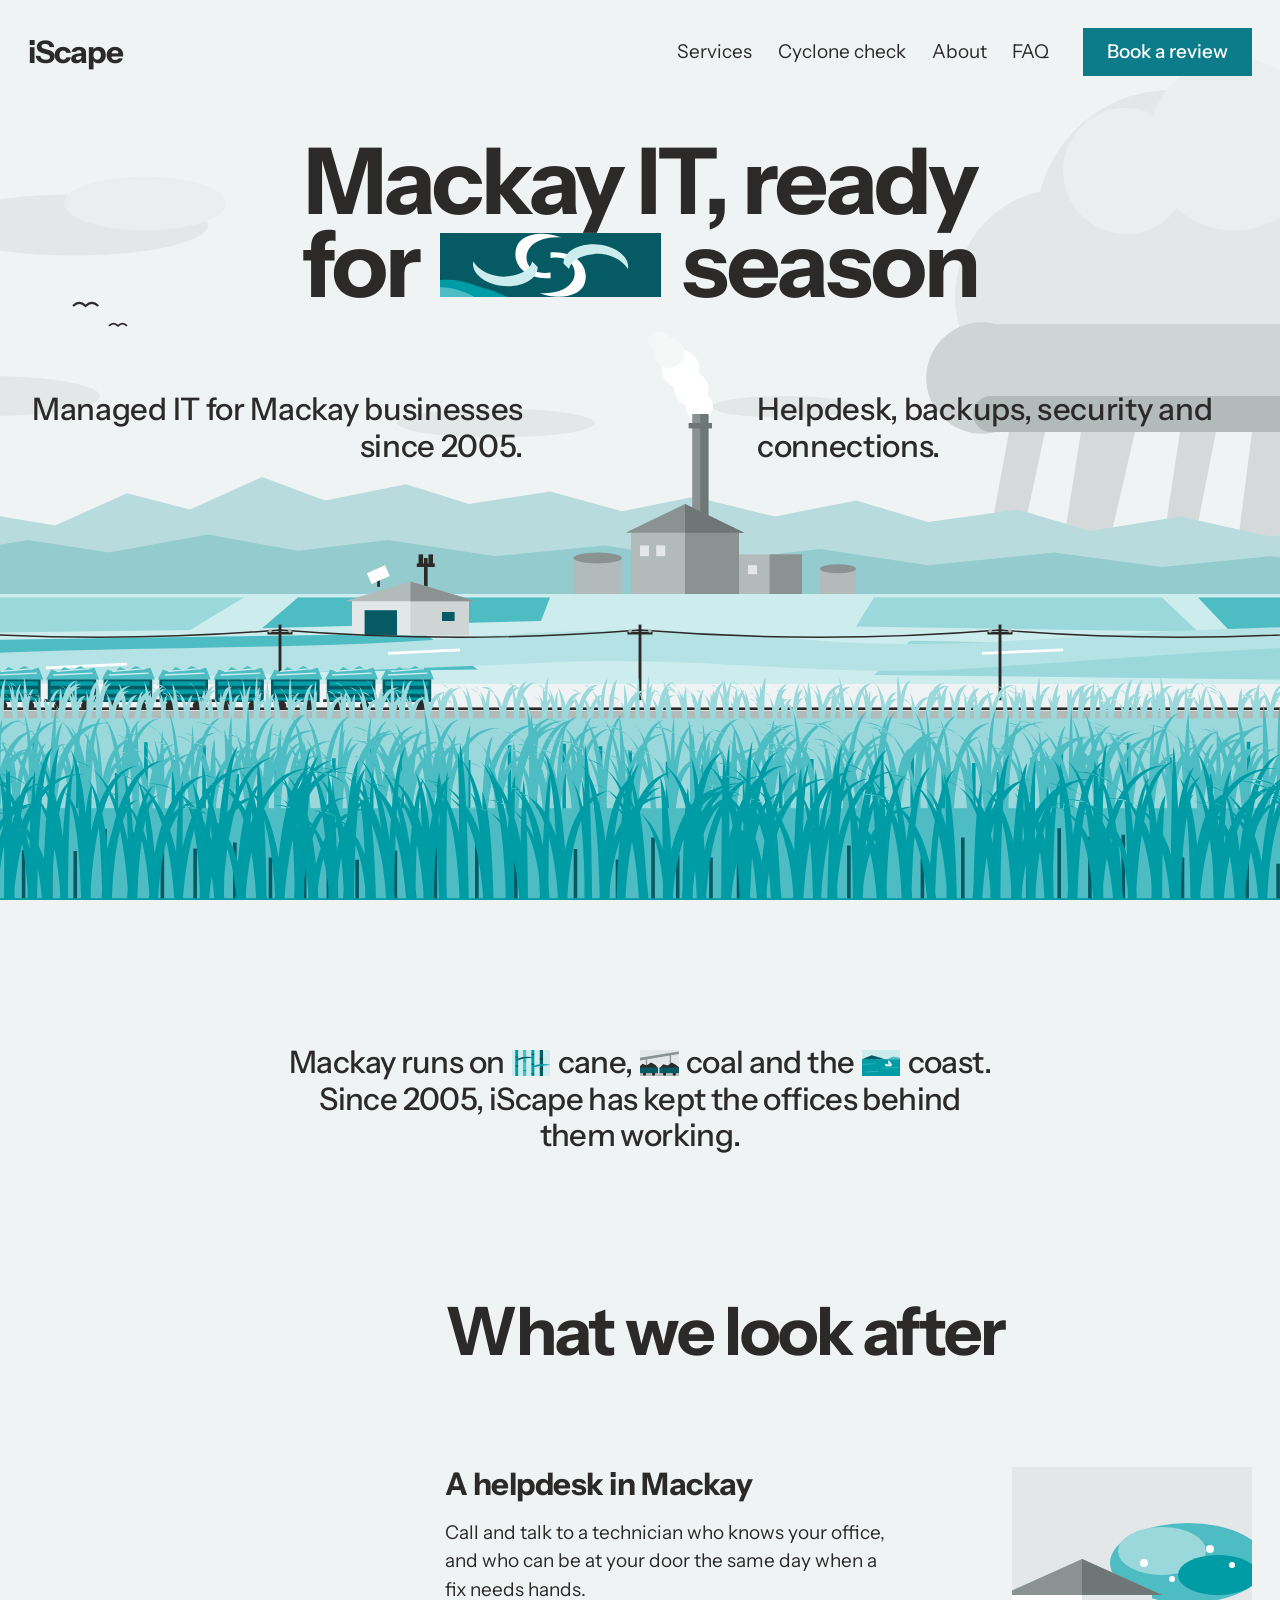
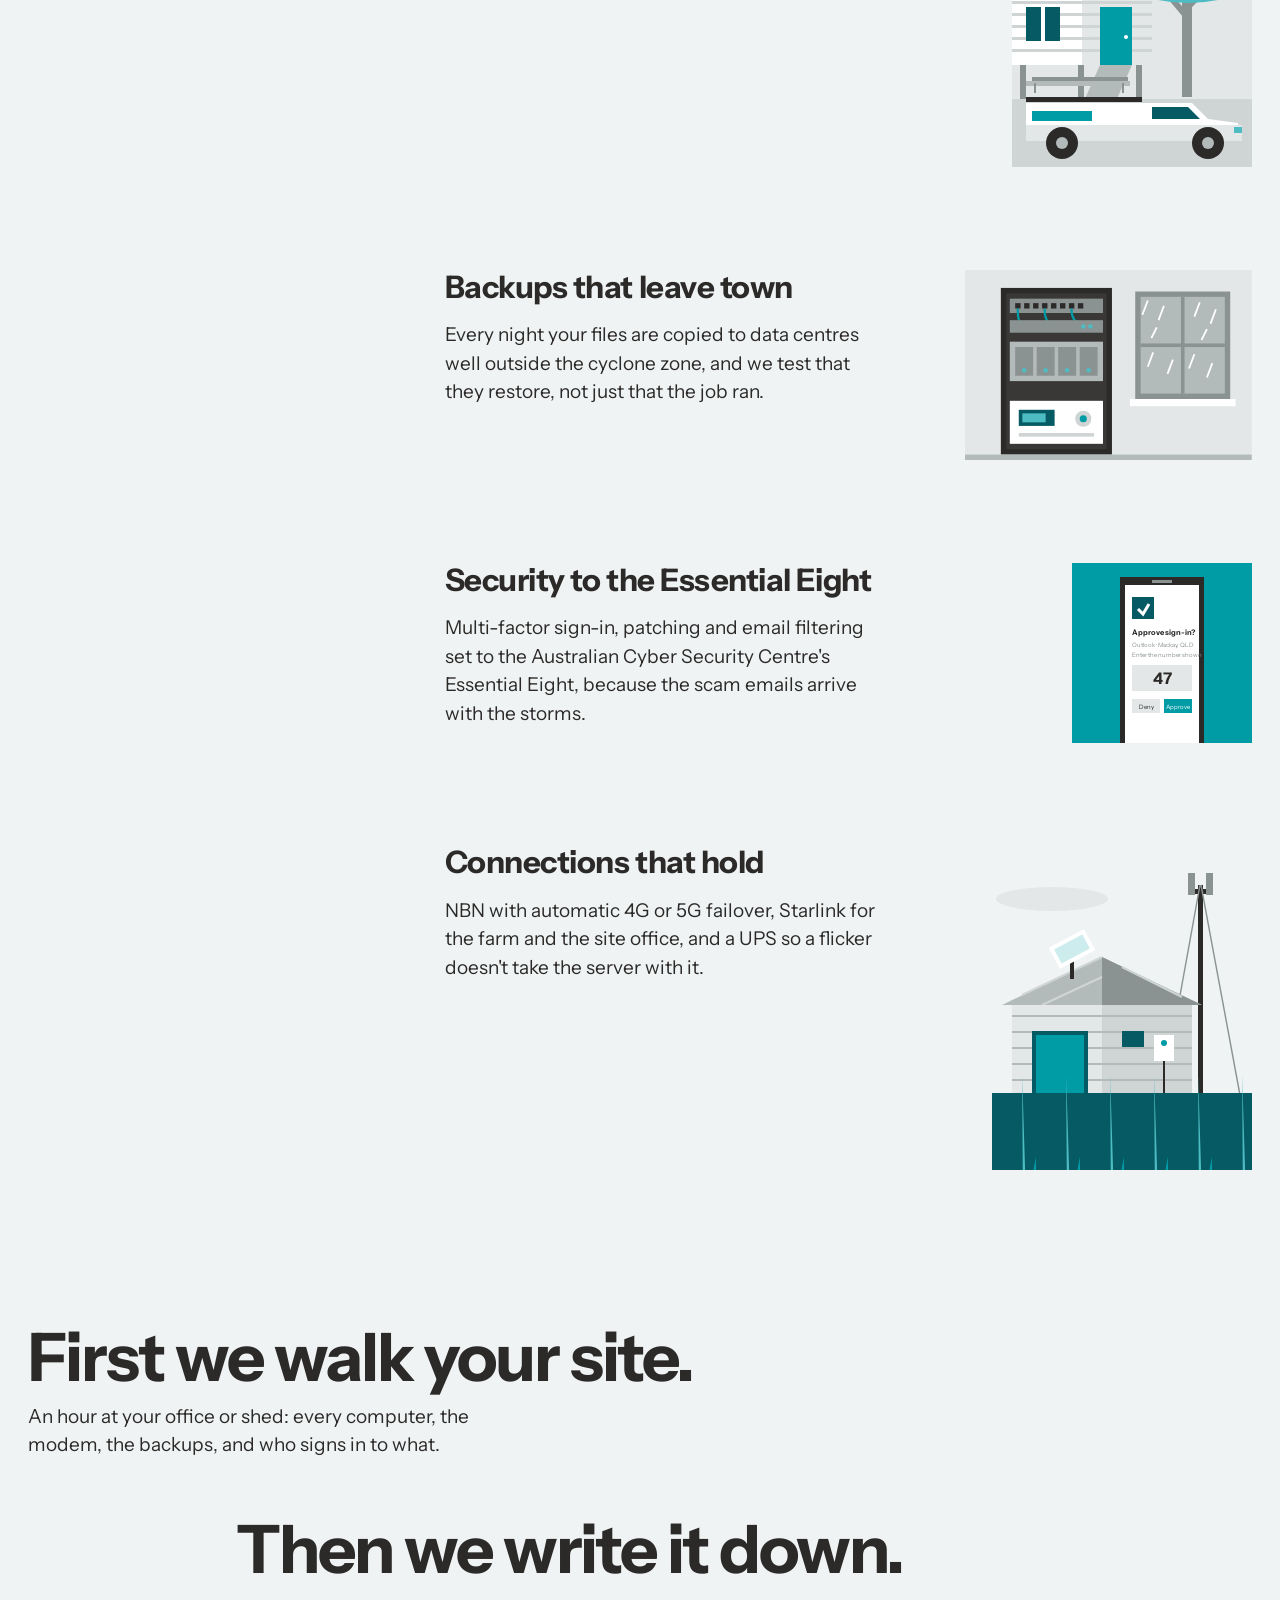
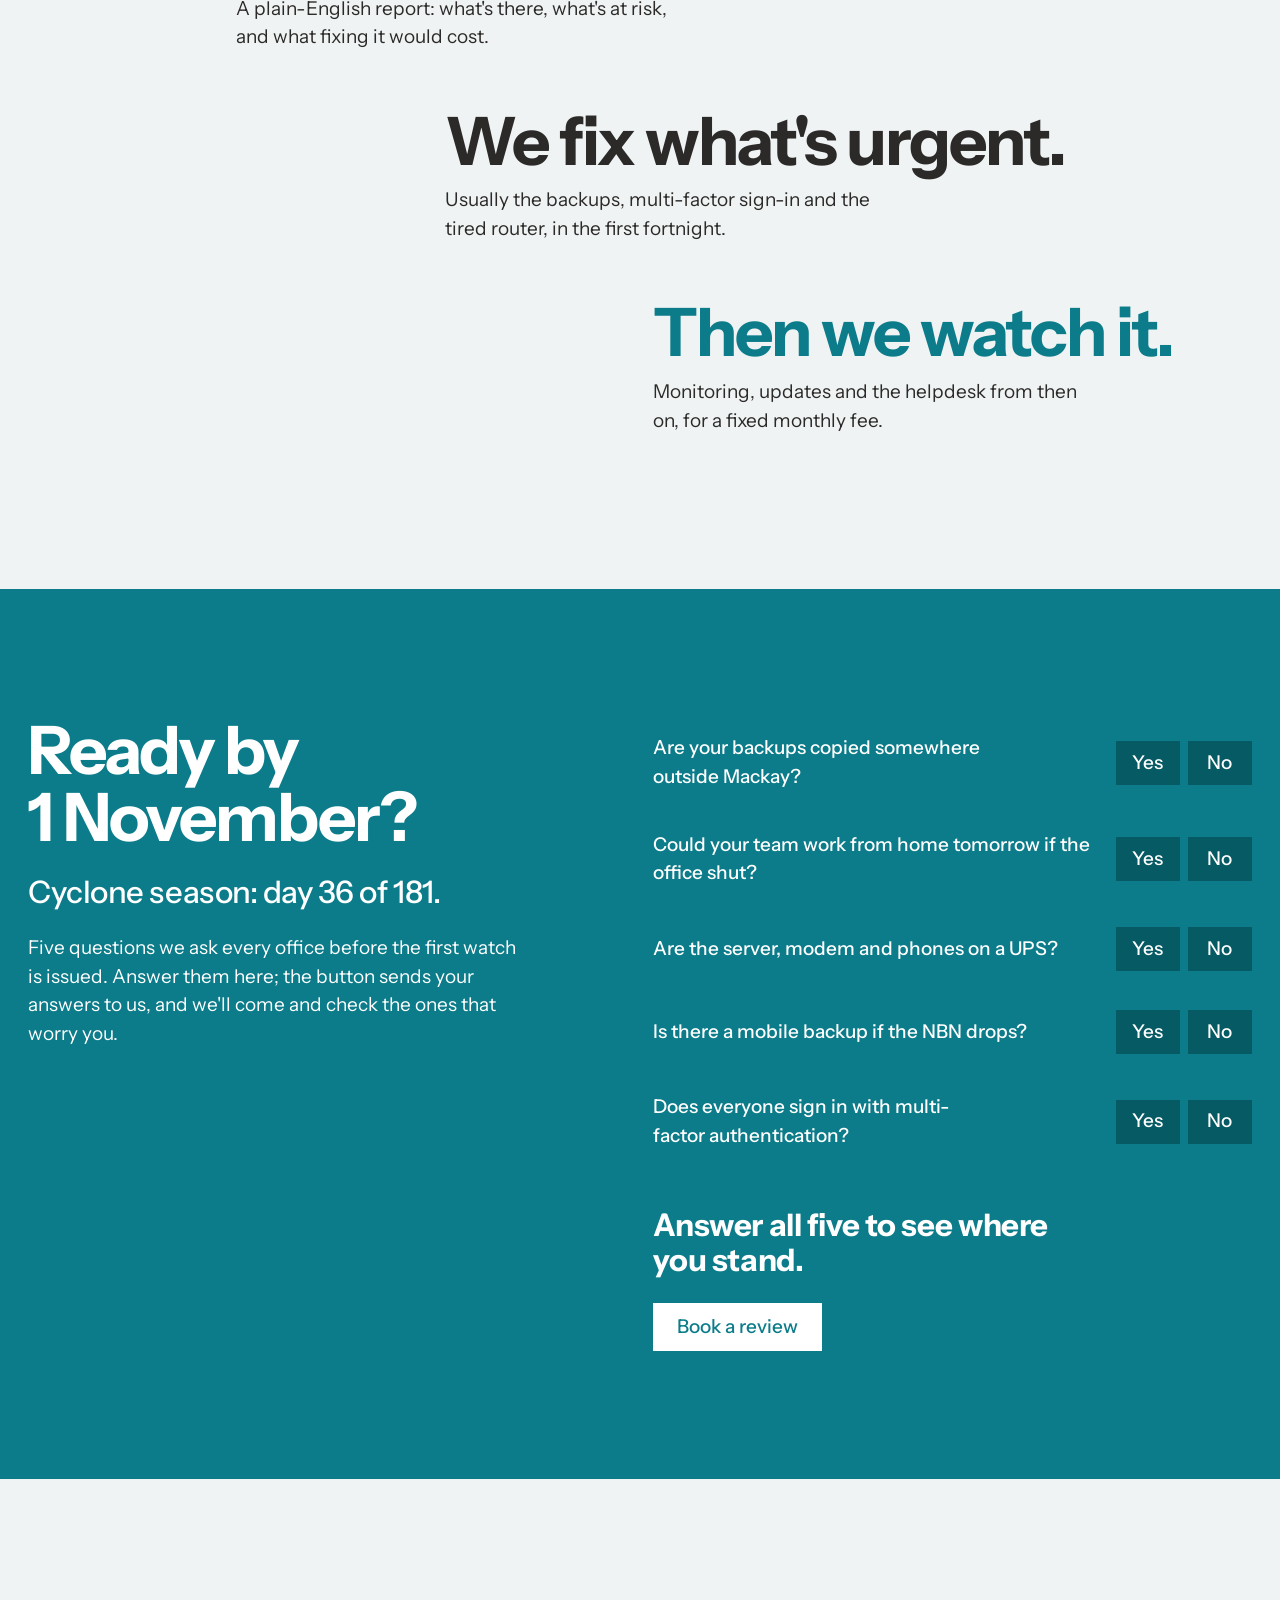
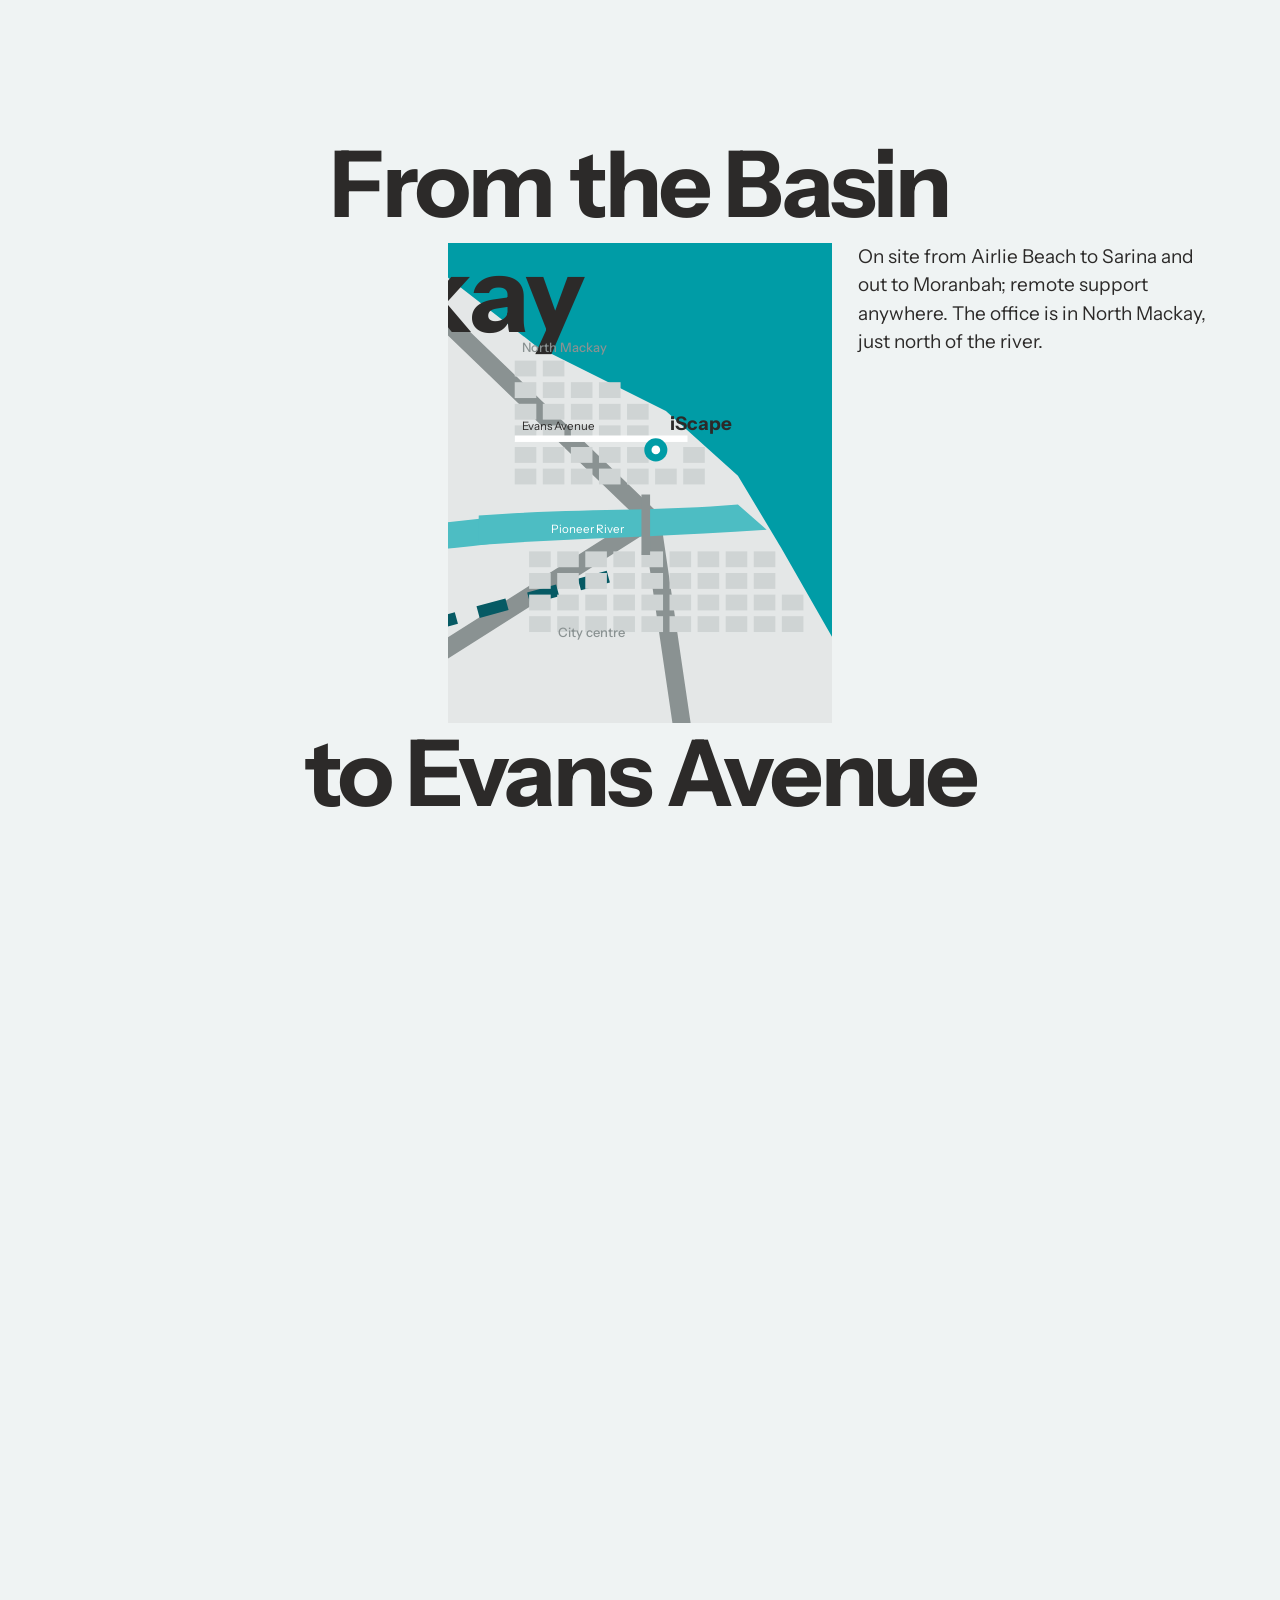
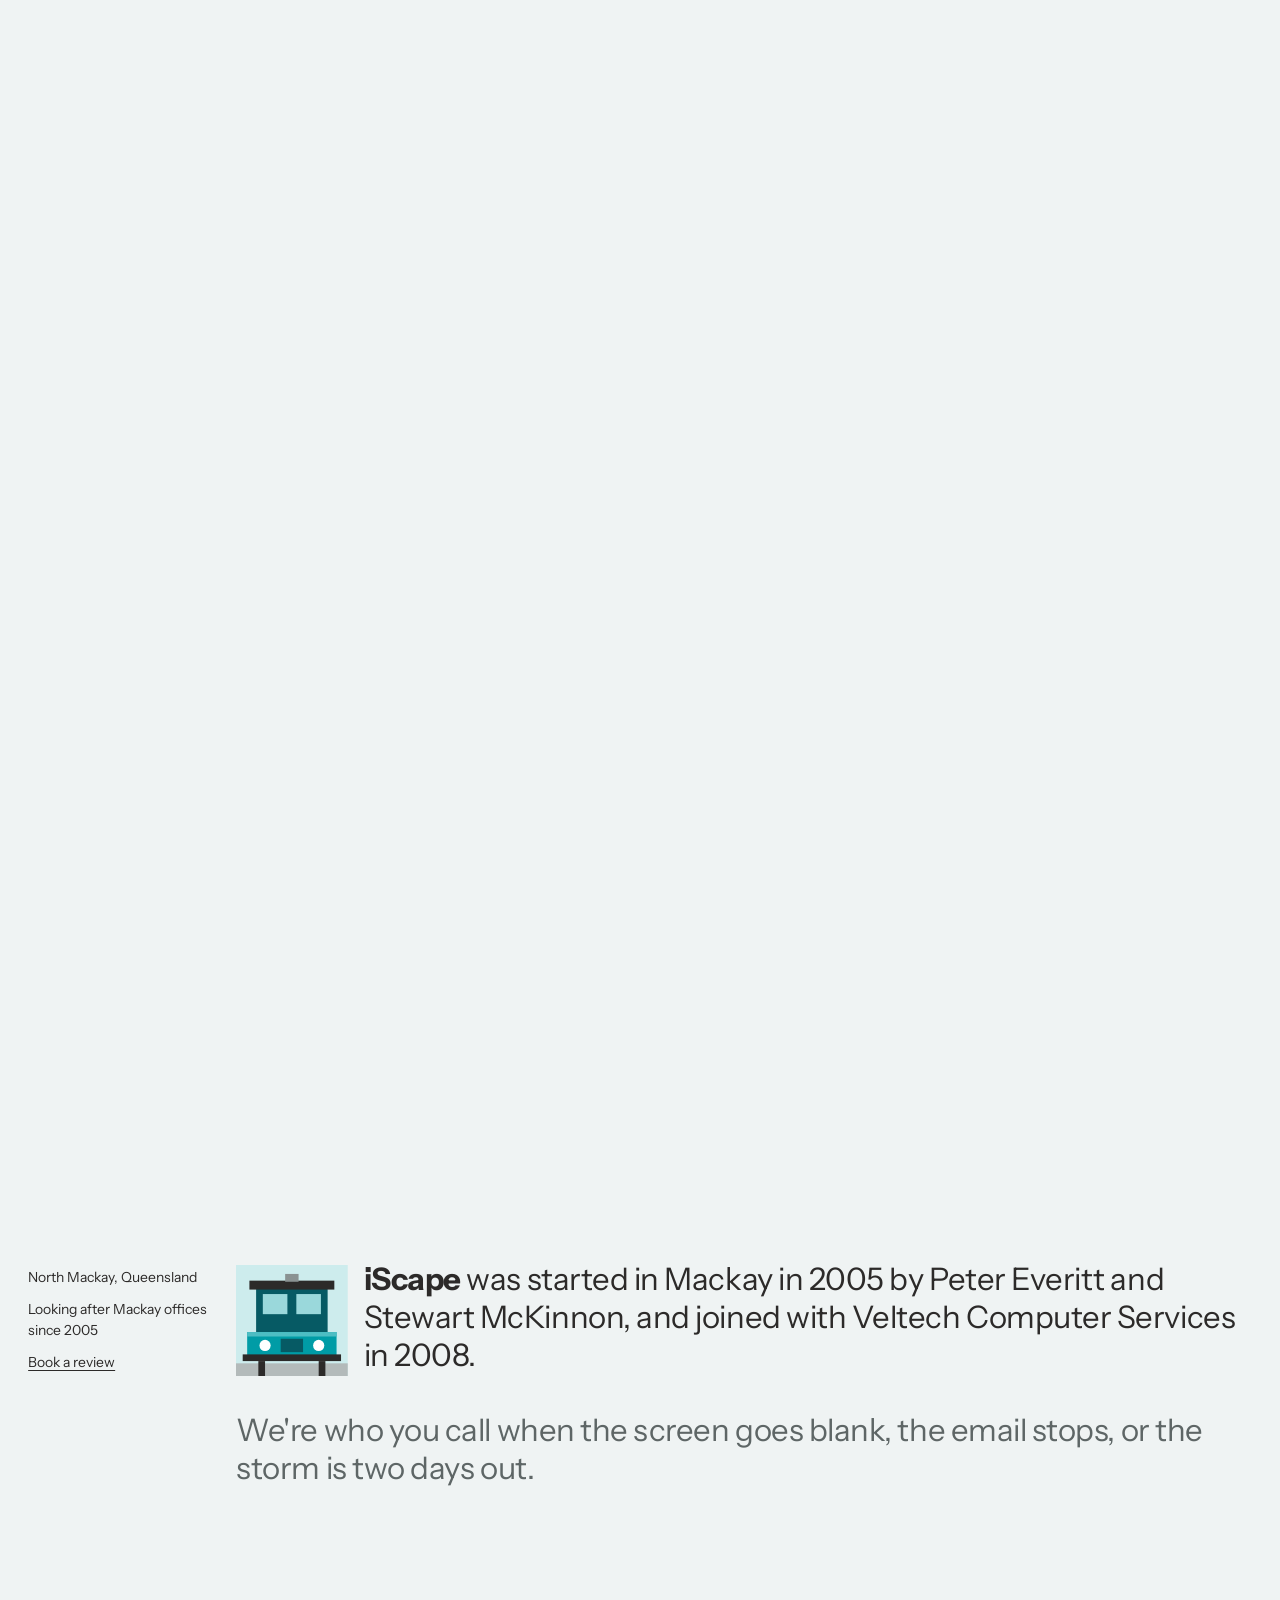
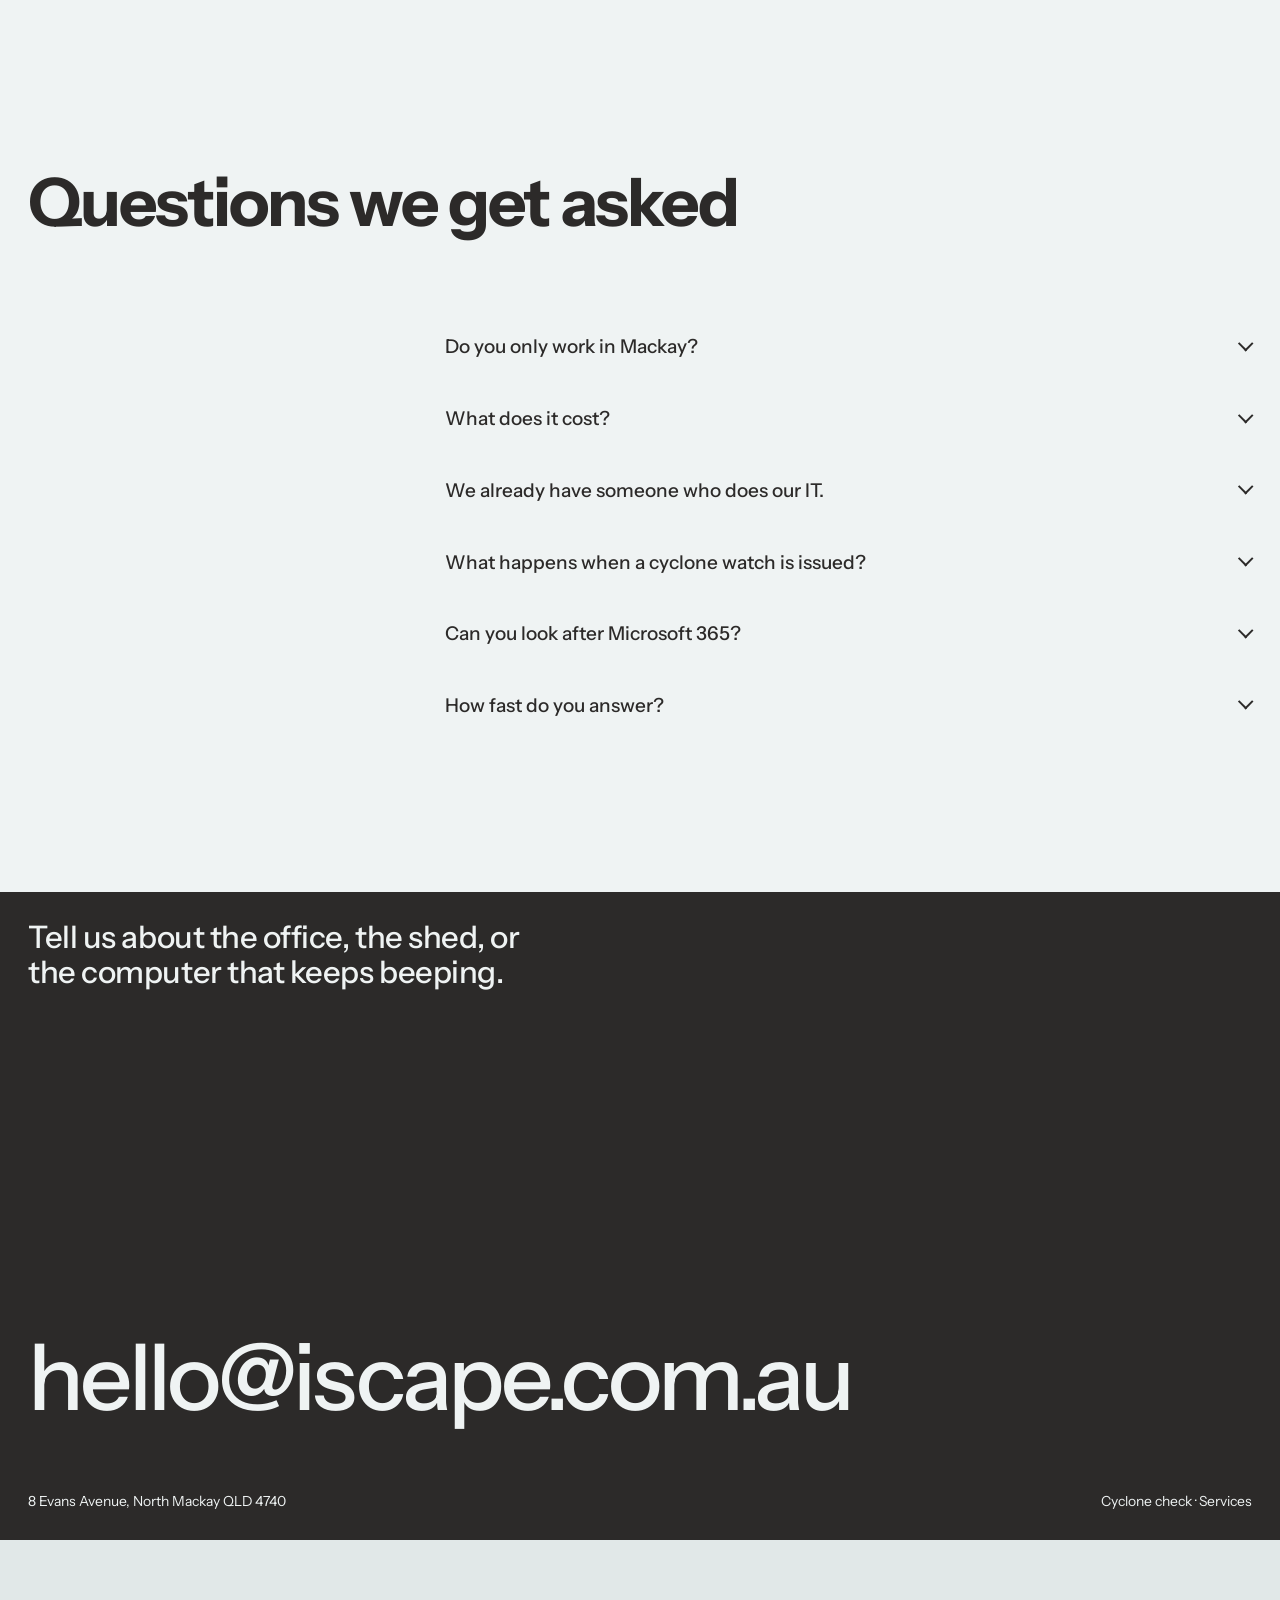
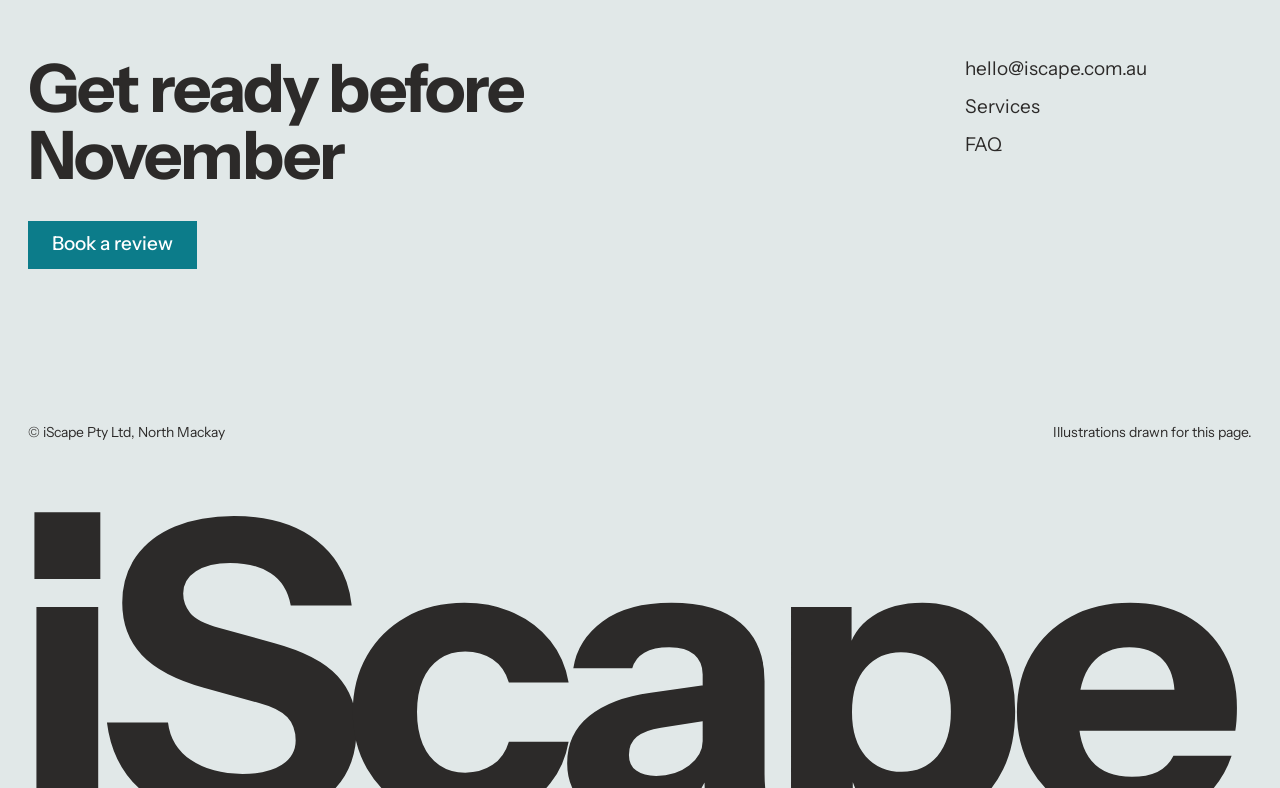
==== commit 6915bdde: "Recolour landing page to iScape brand teal and charcoal Uses the corporate colours from the iScape l" ====
--- a/landing-page/iscape-landing.html
+++ b/landing-page/iscape-landing.html
@@ -8,7 +8,7 @@
 <script>document.documentElement.classList.add('js')</script>
 <style>
 /* iScape landing page. Direction: "The sentence is the layout" (taste-skill seed 142575392).
-   Type: Instrument Sans (stand-in for the dealt General Sans). Palette: cool grey, cobalt. */
+   Type: Instrument Sans (stand-in for the dealt General Sans). Palette: iScape teal and charcoal (brand colours, mapped onto the dealt palette roles). */
 
 @font-face {
   font-family: 'Instrument Sans';
@@ -19,27 +19,29 @@
 }
 
 :root {
-  --bg: #eef0f3;
-  --surface: #e2e5ea;
-  --ink: #0b0c0e;
-  --muted: #5d6470;
-  --accent: #1f2de6;
-  --accent-strong: #141da0;
+  /* iScape corporate colours (iScapeLogoStyleSheet.pdf): Pantone 320 #009CA6, Pantone Process Black #2C2A29.
+     White text on #009CA6 is 3.3:1, so text-bearing teal uses the deeper #0C7C8A (4.9:1). */
+  --bg: #eff3f3;
+  --surface: #e1e8e8;
+  --ink: #2c2a29;
+  --muted: #5e6666;
+  --accent: #0c7c8a;
+  --accent-strong: #065a64;
   --accent-ink: #ffffff;
-  --field-1: #1f2de6;
+  --field-1: #0c7c8a;
   --field-1-ink: #ffffff;
 
-  /* drawing tones: the palette's cobalt and greys in flat steps */
-  --d-deep: #141da0;
-  --d-cobalt: #1f2de6;
-  --d-light: #4f5aef;
-  --d-pale2: #a9b0f5;
-  --d-pale: #d4d8fb;
-  --d-river: #c3c8f7;
-  --d-grey1: #e2e5ea;
-  --d-grey2: #cfd3da;
-  --d-grey3: #b3b9c4;
-  --d-grey4: #8c94a3;
+  /* drawing tones: the brand teal and warm greys in flat steps */
+  --d-deep: #065a64;
+  --d-teal: #009ca6;
+  --d-light: #4dbdc3;
+  --d-pale2: #9ad8db;
+  --d-pale: #cdeced;
+  --d-river: #b5e2e4;
+  --d-grey1: #e4e7e7;
+  --d-grey2: #cfd4d4;
+  --d-grey3: #b3baba;
+  --d-grey4: #8a9292;
 
   --font: 'Instrument Sans', system-ui, sans-serif;
 
@@ -149,7 +151,7 @@
 .s1 { grid-column: 1 / 13; } .s2 { grid-column: 3 / 13; } .s3 { grid-column: 5 / 13; } .s4 { grid-column: 7 / 13; }
 .accent-line { color: var(--accent); }
 
-/* ---------- check: the live thing, on the cobalt field ---------- */
+/* ---------- check: the live thing, on the teal field ---------- */
 .check { background: var(--field-1); color: var(--field-1-ink); padding-block: clamp(6rem, 10vw, 10rem); }
 .check ::selection { background: #fff; color: var(--accent); }
 .check :focus-visible { outline-color: #fff; }
@@ -167,7 +169,7 @@
 .q-opts input:checked + span { background: #fff; color: var(--accent); }
 .q-opts input:focus-visible + span { outline: 2px solid #fff; outline-offset: 3px; }
 .q-opts label:active span { transform: scale(0.96); }
-@media (hover: hover) and (pointer: fine) { .q-opts input:not(:checked):hover + span { background: #0e1578; } }
+@media (hover: hover) and (pointer: fine) { .q-opts input:not(:checked):hover + span { background: #044a52; } }
 .verdict-row { display: flex; flex-wrap: wrap; align-items: center; justify-content: space-between; gap: 1.5rem; margin-top: 2.5rem; }
 .verdict { font-weight: 700; max-width: 22ch; }
 
@@ -179,7 +181,7 @@
 .reach-title { display: contents; }
 .reach-a { grid-column: 1 / 4; grid-row: 1; align-self: end; padding-bottom: 0.18em; white-space: nowrap; }
 .reach-b { grid-column: 1 / 4; grid-row: 3; align-self: start; position: relative; z-index: 2; padding-top: 0.1em; white-space: nowrap; transition: opacity 600ms var(--ease-out), transform 700ms var(--ease-expo); }
-.reach-frame { grid-column: 2; grid-row: 2; width: 30vw; aspect-ratio: 4 / 5; overflow: hidden; background: var(--d-cobalt); }
+.reach-frame { grid-column: 2; grid-row: 2; width: 30vw; aspect-ratio: 4 / 5; overflow: hidden; background: var(--d-teal); }
 .map { width: 100%; height: 100%; transform-origin: 75% 52%; transition: transform 700ms var(--ease-in-out); }
 .streets { transition: opacity 500ms var(--ease-out); }
 .js .reach:not([data-at="3"]) .streets { opacity: 0; }
@@ -217,7 +219,7 @@
 .contact { position: relative; min-height: 72svh; background: var(--ink); color: var(--bg); padding: var(--margin); display: grid; grid-template-rows: auto 1fr auto auto; }
 .contact-lead { font-weight: 500; max-width: 26ch; }
 .contact-mail { grid-row: 3; align-self: end; display: block; font-size: var(--step-display); font-weight: 500; letter-spacing: -0.04em; text-decoration: none; margin-bottom: 8vh; overflow-wrap: anywhere; transition: color var(--t-hover) ease; }
-@media (hover: hover) and (pointer: fine) { .contact-mail:hover { color: #7f88f5; } }
+@media (hover: hover) and (pointer: fine) { .contact-mail:hover { color: #4dbdc3; } }
 .contact-foot { grid-row: 4; display: flex; justify-content: space-between; gap: 1rem; flex-wrap: wrap; }
 
 /* ---------- footer: invitation over a cropped name ---------- */
@@ -244,7 +246,7 @@
   .hero-support { position: static; display: block; margin-top: 1.25rem; padding: 0; font-size: var(--step-body); text-align: center; }
   .hero-support span { display: block; }
   .hero-support span:first-child { text-align: center; }
-  .hero-band { display: flex; position: absolute; z-index: 2; left: 0; right: 0; bottom: 0; height: 96px; padding: 0 var(--margin); align-items: center; background: rgba(238, 240, 243, 0.92); }
+  .hero-band { display: flex; position: absolute; z-index: 2; left: 0; right: 0; bottom: 0; height: 96px; padding: 0 var(--margin); align-items: center; background: rgba(239, 243, 243, 0.92); }
   .hero-band .button { width: 100%; }
 
   .intro { padding-block: 6rem; justify-content: flex-start; }
@@ -336,8 +338,8 @@
     <!-- one tuft of standing cane: blades in three tones -->
     <g id="tuft">
       <path d="M30 210 Q27 130 6 66 Q25 124 35 210Z" fill="var(--d-deep)"/>
-      <path d="M32 210 Q34 120 58 52 Q40 122 38 210Z" fill="var(--d-cobalt)"/>
-      <path d="M29 210 Q22 150 -14 112 Q18 148 34 210Z" fill="var(--d-cobalt)"/>
+      <path d="M32 210 Q34 120 58 52 Q40 122 38 210Z" fill="var(--d-teal)"/>
+      <path d="M29 210 Q22 150 -14 112 Q18 148 34 210Z" fill="var(--d-teal)"/>
       <path d="M33 210 Q44 150 76 120 Q48 152 37 210Z" fill="var(--d-light)"/>
       <path d="M31 210 Q31 110 30 18 Q33 110 36 210Z" fill="var(--d-light)"/>
       <path d="M30 210 Q18 170 -4 160 Q20 172 33 210Z" fill="var(--d-deep)"/>
@@ -348,9 +350,9 @@
     <!-- a cane bin, heaped -->
     <g id="bin">
       <rect x="0" y="10" width="54" height="26" fill="var(--d-deep)"/>
-      <rect x="3" y="13" width="48" height="5" fill="var(--d-cobalt)"/>
-      <rect x="3" y="22" width="48" height="5" fill="var(--d-cobalt)"/>
-      <rect x="3" y="31" width="48" height="3" fill="var(--d-cobalt)"/>
+      <rect x="3" y="13" width="48" height="5" fill="var(--d-teal)"/>
+      <rect x="3" y="22" width="48" height="5" fill="var(--d-teal)"/>
+      <rect x="3" y="31" width="48" height="3" fill="var(--d-teal)"/>
       <path d="M-2 11 L4 0 L12 3 L18 -3 L27 1 L36 -4 L44 0 L52 -2 L57 11Z" fill="var(--d-light)"/>
       <path d="M6 6 L50 4 M10 2 L46 -1" stroke="var(--d-pale)" stroke-width="1.4"/>
       <circle cx="12" cy="40" r="5" fill="var(--ink)"/><circle cx="42" cy="40" r="5" fill="var(--ink)"/>
@@ -374,8 +376,8 @@
         <circle cx="1270" cy="330" r="120" fill="var(--d-grey1)"/>
         <circle cx="1390" cy="250" r="150" fill="var(--d-grey1)"/>
         <circle cx="1520" cy="320" r="130" fill="var(--d-grey1)"/>
-        <circle cx="1460" cy="160" r="96" fill="#e9ebef"/>
-        <circle cx="1340" cy="190" r="70" fill="#e9ebef"/>
+        <circle cx="1460" cy="160" r="96" fill="#ebeeee"/>
+        <circle cx="1340" cy="190" r="70" fill="#ebeeee"/>
         <rect x="1150" y="360" width="500" height="110" rx="55" fill="var(--d-grey2)"/>
         <circle cx="1180" cy="420" r="62" fill="var(--d-grey2)"/>
         <rect x="1170" y="440" width="480" height="40" rx="20" fill="var(--d-grey3)"/>
@@ -387,7 +389,7 @@
       </g>
       <g class="cloud cloud-b">
         <ellipse cx="170" cy="250" rx="150" ry="34" fill="var(--d-grey1)"/>
-        <ellipse cx="250" cy="226" rx="90" ry="30" fill="#e9ebef"/>
+        <ellipse cx="250" cy="226" rx="90" ry="30" fill="#ebeeee"/>
         <ellipse cx="80" cy="440" rx="120" ry="22" fill="var(--d-grey1)"/>
       </g>
       <g class="cloud cloud-c">
@@ -398,24 +400,24 @@
       <path d="M170 340 q7 -7 14 0 q7 -7 14 0" fill="none" stroke="var(--ink)" stroke-width="2.4"/>
       <path d="M210 362 q5 -5 10 0 q5 -5 10 0" fill="none" stroke="var(--ink)" stroke-width="2"/>
       <!-- the ranges behind the town -->
-      <path d="M0 600 L80 572 L150 584 L230 548 L300 566 L380 530 L450 556 L540 538 L610 560 L700 546 L780 568 L860 552 L950 574 L1040 556 L1120 580 L1220 566 L1300 590 L1400 574 L1500 596 L1600 584 L1600 660 L0 660Z" fill="#b6bce0"/>
-      <path d="M0 620 L120 600 L210 614 L320 594 L420 612 L520 600 L640 618 L760 606 L880 624 L1000 610 L1120 628 L1260 614 L1380 630 L1500 618 L1600 628 L1600 680 L0 680Z" fill="#959fd6"/>
+      <path d="M0 600 L80 572 L150 584 L230 548 L300 566 L380 530 L450 556 L540 538 L610 560 L700 546 L780 568 L860 552 L950 574 L1040 556 L1120 580 L1220 566 L1300 590 L1400 574 L1500 596 L1600 584 L1600 660 L0 660Z" fill="#b8dcdd"/>
+      <path d="M0 620 L120 600 L210 614 L320 594 L420 612 L520 600 L640 618 L760 606 L880 624 L1000 610 L1120 628 L1260 614 L1380 630 L1500 618 L1600 628 L1600 680 L0 680Z" fill="#93cbce"/>
       <!-- sugar mill, crushing: stack and steam -->
       <g class="mill">
         <g class="steam">
           <circle cx="866" cy="452" r="15" fill="#fff"/>
           <circle cx="857" cy="432" r="19" fill="#fff"/>
           <circle cx="845" cy="410" r="21" fill="#fff"/>
-          <circle cx="832" cy="392" r="17" fill="#f6f7f9"/>
-          <circle cx="822" cy="380" r="12" fill="#f6f7f9"/>
+          <circle cx="832" cy="392" r="17" fill="#f5f7f7"/>
+          <circle cx="822" cy="380" r="12" fill="#f5f7f7"/>
         </g>
         <rect x="858" y="460" width="18" height="206" fill="var(--d-grey4)"/>
-        <rect x="867" y="460" width="9" height="206" fill="#6d7584"/>
-        <rect x="854" y="470" width="26" height="6" fill="#6d7584"/>
+        <rect x="867" y="460" width="9" height="206" fill="#6e7676"/>
+        <rect x="854" y="470" width="26" height="6" fill="#6e7676"/>
         <rect x="790" y="590" width="120" height="76" fill="var(--d-grey3)"/>
         <rect x="850" y="590" width="60" height="76" fill="var(--d-grey4)"/>
         <path d="M784 592 L850 560 L916 592Z" fill="var(--d-grey4)"/>
-        <path d="M850 560 L916 592 L850 592Z" fill="#6d7584"/>
+        <path d="M850 560 L916 592 L850 592Z" fill="#6e7676"/>
         <rect x="910" y="616" width="70" height="50" fill="var(--d-grey3)"/>
         <rect x="944" y="616" width="36" height="50" fill="var(--d-grey4)"/>
         <rect x="800" y="606" width="10" height="12" fill="var(--d-grey1)"/>
@@ -462,7 +464,7 @@
           <rect x="0" y="0" width="70" height="38" fill="var(--d-deep)"/>
           <rect x="44" y="-18" width="26" height="22" fill="var(--d-deep)"/>
           <rect x="48" y="-14" width="18" height="10" fill="var(--d-pale)"/>
-          <rect x="4" y="6" width="36" height="8" fill="var(--d-cobalt)"/>
+          <rect x="4" y="6" width="36" height="8" fill="var(--d-teal)"/>
           <rect x="10" y="-8" width="6" height="10" fill="var(--ink)"/>
           <rect x="-4" y="30" width="78" height="6" fill="var(--ink)"/>
           <circle cx="-2" cy="18" r="3" fill="#fff"/>
@@ -474,12 +476,12 @@
       <!-- standing cane in three rows, generated blade by blade -->
 <rect x="0" y="798" width="1600" height="202" fill="var(--d-pale2)"/>
 <path fill="var(--d-pale2)" d="M-42.2 800Q-40.9 768.4 -34.2 764.9Q-37.3 774.4 -37.8 800ZM-42.1 800Q-42.6 767.4 -46.3 763.8Q-39.3 773.4 -37.9 800ZM-42.4 800Q-41.4 759.2 -36.2 753.3Q-37.5 765.2 -37.6 800ZM-28.1 800Q-29.6 763.9 -38.9 762.3Q-24.9 769.9 -22.2 800ZM-27.4 800Q-28.2 777.5 -33.4 776.4Q-24.6 783.5 -23 800ZM-26.9 800Q-28.5 760.2 -37.8 757.6Q-25.6 766.2 -23.4 800ZM-27.1 800Q-26.3 768.1 -22.2 763.5Q-23.1 774.1 -23.2 800ZM-28.1 800Q-27.9 767.9 -27.3 762.9Q-23.1 773.9 -22.2 800ZM-12 800Q-9.2 766.2 5.8 765.5Q-4.8 772.2 -6.4 800ZM-11.2 800Q-9.5 768.8 -0.7 766.3Q-6.4 774.8 -7.3 800ZM-12 800Q-14.2 769.2 -27.7 770.3Q-9.8 775.2 -6.5 800ZM1.2 800Q-0.7 770.2 -11.8 770.1Q2.2 776.2 4.8 800ZM0.7 800Q1.8 766.9 7.2 762.6Q5.5 772.9 5.3 800ZM1.1 800Q-0.4 759.4 -9.5 756.6Q2.6 765.4 4.9 800ZM0 800Q3.6 768 23.2 769.4Q8.4 774 6 800ZM16 800Q17.3 765.2 24.1 761.2Q20.5 771.2 19.9 800ZM15.8 800Q16.4 759.4 19.6 752.8Q20 765.4 20.2 800ZM16 800Q14.8 773.8 7.4 772.9Q18 779.8 19.9 800ZM33.5 800Q33.6 763.1 33.8 757.2Q37 769.1 37.7 800ZM33 800Q35.1 765.2 46.5 762.9Q39.3 771.2 38.2 800ZM32.6 800Q34.8 769 46.3 767.3Q39.5 775 38.5 800ZM51.6 800Q50.2 765.9 41.7 764Q53.2 771.9 55.4 800ZM50.9 800Q51.8 770.3 56 766Q56 776.3 56.1 800ZM51.5 800Q50.5 774.6 44.2 773.3Q53.7 780.6 55.5 800ZM51.4 800Q48.1 758 28.4 759.4Q51.4 764 55.5 800ZM62.4 800Q59.5 761.8 42.6 762.7Q62.7 767.8 66.4 800ZM61.7 800Q61.6 764.6 60.6 759.7Q66 770.6 67.1 800ZM62.5 800Q60.4 765 47.6 764.7Q63.3 771 66.2 800ZM62.4 800Q62.7 776.3 63.8 772.3Q65.9 782.3 66.4 800ZM62.3 800Q63.9 759.6 72.2 755.2Q67.2 765.6 66.4 800ZM74.5 800Q73.1 762.4 64.3 759.9Q75.9 768.4 78.1 800ZM73.3 800Q70 758.8 50.4 760.5Q74.8 764.8 79.2 800ZM73.6 800Q75.9 774.3 88 773.9Q80.2 780.3 79 800ZM88 800Q86.3 764.6 76.4 763.3Q90 770.6 92.6 800ZM87.3 800Q85.3 762.3 72.9 761.7Q90.1 768.3 93.3 800ZM87.5 800Q88.8 759.6 95.1 754.2Q93.2 765.6 93 800ZM87.3 800Q85.7 768.7 75.8 768.2Q90.5 774.7 93.3 800ZM88.1 800Q88.2 776.9 88.1 773.6Q91.7 782.9 92.5 800ZM103.7 800Q103.1 772.2 98.8 769.7Q106.3 778.2 107.7 800ZM103.6 800Q105 764 112.1 759.9Q108.4 770 107.8 800ZM103.2 800Q102.1 759.5 94.5 756.3Q106 765.5 108.2 800ZM103.2 800Q102 772.8 94.5 771.9Q106.1 778.8 108.3 800ZM103.7 800Q103.3 761.9 100.1 757.2Q106.5 767.9 107.7 800ZM115.8 800Q115.4 777 112.8 774.7Q118.8 783 119.9 800ZM115.7 800Q117.4 768.2 126.3 765.5Q120.8 774.2 120 800ZM115.5 800Q115.5 770.1 114.6 765.9Q119.2 776.1 120.2 800ZM115.6 800Q113.2 758.8 98.6 758.3Q116.7 764.8 120.1 800ZM115.2 800Q115.4 758.5 115.4 752Q119.6 764.5 120.5 800ZM131.3 800Q131.5 774.1 131.9 770Q134.6 780.1 135.1 800ZM130.4 800Q129.6 774.4 124.7 772.8Q134.2 780.4 136.1 800ZM131.4 800Q129.1 769.5 115.6 770.3Q132.1 775.5 135.1 800ZM141.1 800Q139.1 771.6 127.3 772.1Q142.2 777.6 145 800ZM140.1 800Q139.2 777.8 133.2 777.4Q143.9 783.8 146 800ZM141 800Q143.2 767.6 155.3 766.1Q146.6 773.6 145.1 800ZM140.2 800Q139.7 775.8 136.2 774Q144.3 781.8 146 800ZM154.2 800Q154.6 769.4 156 764.3Q159.1 775.4 159.8 800ZM155.3 800Q153.4 777 142.5 778Q156.2 783 158.8 800ZM154.9 800Q158.6 762.5 178.6 763.4Q161.9 768.5 159.1 800ZM155.2 800Q158 758 173.7 756.5Q161 764 158.9 800ZM154.1 800Q158.1 759.1 179.8 759.8Q162.8 765.1 160 800ZM170.6 800Q169.8 777.5 164.3 776.4Q172.9 783.5 174.5 800ZM170.5 800Q169.9 765.5 165.6 761.9Q173.2 771.5 174.6 800ZM169.8 800Q167.8 762.7 155.5 762.2Q172.2 768.7 175.3 800ZM170.7 800Q171.3 761.4 173.7 755Q174.2 767.4 174.4 800ZM169.8 800Q172.1 773.8 183.8 773.1Q176.5 779.8 175.3 800ZM184.9 800Q185.1 772.3 185 768.4Q189.5 778.3 190.5 800ZM184.7 800Q186.8 762.3 197.8 759.2Q191.6 768.3 190.7 800ZM185.1 800Q187.3 759.2 198.6 755.8Q191.4 765.2 190.2 800ZM185.4 800Q187.1 773.5 196.3 771.8Q190.8 779.5 190 800ZM185.3 800Q187.7 777.1 200.6 777.6Q191.5 783.1 190 800ZM195.7 800Q195.3 774.5 191.6 772.4Q199.9 780.5 201.5 800ZM195.7 800Q195.8 759.1 195.5 753Q200.5 765.1 201.6 800ZM195.9 800Q196.3 765.2 197.8 759.3Q200.7 771.2 201.4 800ZM196 800Q198.7 761 212.7 759Q202.8 767 201.3 800ZM196.8 800Q198.8 758.6 209.7 755.1Q201.8 764.6 200.5 800ZM211.4 800Q214.9 761.6 234.1 762.2Q217.8 767.6 215 800ZM210.4 800Q213.9 766.8 232.5 767.7Q218.3 772.8 216 800ZM210.5 800Q209.9 770.8 205.4 768.3Q214.2 776.8 215.9 800ZM211.4 800Q214.1 773.3 228.9 774.1Q217 779.3 215 800ZM226 800Q224.8 758.8 217 755.6Q229.1 764.8 231.4 800ZM225.8 800Q224.8 767.5 217.9 765.6Q229.4 773.5 231.6 800ZM226.3 800Q228.7 772.6 241.5 772.2Q232.6 778.6 231.1 800ZM238.7 800Q241 774.2 253.1 773.8Q245.1 780.2 243.8 800ZM239.4 800Q240.7 771 247.6 768Q243.7 777 243.2 800ZM238.4 800Q241.4 767.9 257.8 768Q246.1 773.9 244.2 800ZM252.2 800Q255.6 764.8 274 765.4Q259.2 770.8 256.7 800ZM251.6 800Q252.5 773.7 256.4 769.7Q257.1 779.7 257.3 800ZM251.8 800Q254.7 763.8 270.5 763Q259 769.8 257.1 800ZM251.8 800Q251.4 761.3 248.5 756.5Q255.7 767.3 257.1 800ZM252.1 800Q251.5 771.7 247 769.3Q255.2 777.7 256.8 800ZM268.9 800Q267.2 764.8 257.1 763.4Q270 770.8 272.4 800ZM267.9 800Q267.9 772.7 266.6 769.3Q272.3 778.7 273.4 800ZM268.6 800Q269.6 775.6 274.5 772.6Q272.9 781.6 272.8 800ZM283.2 800Q282.7 765.1 279.5 760.9Q285.7 771.1 286.9 800ZM282.8 800Q279.7 758.9 261.5 760Q283.3 764.9 287.3 800ZM283.1 800Q281.2 769.8 269.8 769.8Q284.4 775.8 287.1 800ZM283 800Q281.1 769.7 269.6 769.7Q284.4 775.7 287.1 800ZM282.1 800Q282 763.7 280.2 759Q286.7 769.7 288 800ZM294.7 800Q293 771.2 282.5 771.2Q296.3 777.2 298.8 800ZM294.3 800Q293 768.9 285.1 767.5Q297 774.9 299.3 800ZM294 800Q293.5 774.5 289.5 772.6Q297.9 780.5 299.6 800ZM294.6 800Q295.9 774.8 302.7 772.4Q299.4 780.8 299 800ZM293.9 800Q292.2 766.7 281.4 766.2Q296.8 772.7 299.6 800ZM311.6 800Q313.2 776.6 321.9 775.3Q316.4 782.6 315.5 800ZM310.8 800Q311.9 770.4 316.8 766.3Q316.2 776.4 316.3 800ZM311.5 800Q309.7 760.3 298.5 758.5Q312.9 766.3 315.6 800ZM311.5 800Q314.3 766.7 329.4 766.4Q317.6 772.7 315.6 800ZM311.6 800Q314.1 763.6 327.7 762.2Q317.3 769.6 315.5 800ZM321.4 800Q320.2 777.1 312.7 777Q324.1 783.1 326.2 800ZM321.4 800Q319.6 773.2 308.7 773.8Q323.4 779.2 326.2 800ZM321.7 800Q320.8 763.6 314.8 760.3Q324.1 769.6 325.9 800ZM320.9 800Q321.1 775.8 321.1 772.5Q325.7 781.8 326.7 800ZM332.4 800Q334.7 764.4 346.9 762.5Q337.8 770.4 336.3 800ZM332.1 800Q329.4 766.3 313.1 767.8Q333 772.3 336.6 800ZM332 800Q332.5 773.8 334.5 769.3Q336.3 779.8 336.8 800ZM331.8 800Q330.9 776.6 325.2 775.7Q335.1 782.6 337 800ZM332.5 800Q334.2 766.2 343 763.3Q337.1 772.2 336.2 800ZM344 800Q343.2 777.4 337.5 776.5Q346.8 783.4 348.6 800ZM344.4 800Q346.2 773 355.8 771.6Q349.3 779 348.3 800ZM344.2 800Q343.8 758.4 340.7 753Q347.2 764.4 348.5 800ZM359.3 800Q360.6 765.9 367.5 761.9Q364.3 771.9 363.9 800ZM359.2 800Q358.3 766.6 352.5 763.9Q362.2 772.6 364.1 800ZM359.7 800Q359.5 759.6 358 753.7Q362.6 765.6 363.6 800ZM371 800Q371 777.3 370 774.5Q374.6 783.3 375.6 800ZM371.3 800Q371.9 757.7 374.7 750.7Q375.1 763.7 375.3 800ZM371.2 800Q372.3 767.3 377.8 763.1Q375.6 773.3 375.4 800ZM370.5 800Q372.5 777.8 383.2 777.3Q377 783.8 376.1 800ZM370.8 800Q372.3 772 380 769.4Q376.3 778 375.8 800ZM383.6 800Q383.1 775.5 379.7 773.5Q387.6 781.5 389.1 800ZM384 800Q382.3 773.5 371.9 773.8Q386 779.5 388.6 800ZM383.6 800Q385.2 773.3 393.3 771Q389.6 779.3 389.1 800ZM384.1 800Q384.5 762.9 386 756.5Q388.1 768.9 388.6 800ZM384.5 800Q384.4 770.6 383.5 766.4Q387.4 776.6 388.2 800ZM395 800Q392.7 766.4 379 767Q397.2 772.4 400.6 800ZM394.9 800Q394.9 777.7 393.9 775.1Q399.6 783.7 400.7 800ZM394.9 800Q394.9 771.6 393.8 767.9Q399.5 777.6 400.7 800ZM409.3 800Q408.9 774 406 771.3Q412.4 780 413.7 800ZM409.7 800Q411.6 770.9 421.9 769.4Q414.5 776.9 413.3 800ZM409.5 800Q408.1 766.4 399.2 764.8Q411.2 772.4 413.4 800ZM409.4 800Q412.1 775.9 426.7 777Q415.4 781.9 413.5 800ZM409.1 800Q409.6 760.3 411.4 753.3Q413.4 766.3 413.9 800ZM423.3 800Q421.6 771 410.6 771.4Q426.4 777 429.3 800ZM423.8 800Q422.7 773.7 416 772.6Q426.8 779.7 428.9 800ZM423.8 800Q425.9 762.9 437 760.1Q430 768.9 428.9 800ZM436.6 800Q437.2 762.6 440 756.6Q440 768.6 440.1 800ZM436.3 800Q435.8 777.2 432.5 775.2Q439.1 783.2 440.3 800ZM435.9 800Q434.8 765 427.9 762.5Q438.7 771 440.8 800ZM436.4 800Q437.3 771.7 441.5 767.8Q440.3 777.7 440.2 800ZM452.4 800Q455.3 772.8 471.3 773.8Q459.4 778.8 457.4 800ZM452.8 800Q455.6 774.3 470.7 775.3Q458.9 780.3 457 800ZM452.6 800Q452.4 768.5 450.4 764.6Q456.1 774.5 457.2 800ZM468.3 800Q468.1 771 466.1 767.3Q471.5 777 472.5 800ZM468.1 800Q468 771.2 466.5 767.5Q471.7 777.2 472.7 800ZM468.3 800Q466.9 773.2 458.3 772.6Q470.3 779.2 472.5 800ZM467.6 800Q468.7 771.9 474.1 768.3Q473.2 777.9 473.2 800ZM468.1 800Q465.7 766.7 451.5 767.5Q469.4 772.7 472.7 800ZM477.6 800Q477.3 773 474.3 770.4Q482 779 483.5 800ZM478 800Q479 774.8 483.4 771.4Q483 780.8 483.1 800ZM478.1 800Q475.8 767.5 461.5 768.4Q479.6 773.5 483 800ZM478 800Q475.7 758.8 461.3 758.3Q479.7 764.8 483.1 800ZM494 800Q496.5 776.4 509.6 777.1Q499.4 782.4 497.7 800ZM493.2 800Q491 763.8 477.5 763.9Q495.2 769.8 498.5 800ZM493.3 800Q492.2 762.4 485 759.6Q496.3 768.4 498.5 800ZM507.4 800Q508.4 769 513.2 764.6Q512.6 775 512.6 800ZM507.4 800Q505.8 758.4 496.1 756Q510 764.4 512.6 800ZM507.1 800Q508.3 773.5 514 770.2Q512.9 779.5 512.9 800ZM507.4 800Q511.2 762.8 531.9 763.9Q515.4 768.8 512.6 800ZM507.4 800Q505 767.6 490 768.8Q509.1 773.6 512.6 800ZM522.1 800Q524.3 775 535.8 774.4Q529 781 527.9 800ZM522.9 800Q523.6 771.2 527.1 766.9Q527 777.2 527.1 800ZM522.9 800Q525 774.7 536.4 774.2Q528.4 780.7 527.2 800ZM522.5 800Q522.9 759.3 524.3 752.4Q526.9 765.3 527.5 800ZM522.6 800Q520.8 768 509.5 767.8Q524.6 774 527.4 800ZM533.6 800Q534.4 762.1 538.2 756.2Q538 768.1 538.1 800ZM533.6 800Q535.3 766.5 544.1 763.5Q538.9 772.5 538.1 800ZM533 800Q532 767.6 525.6 765.5Q536.5 773.6 538.6 800ZM533.3 800Q535.5 759.1 547.2 755.9Q539.6 765.1 538.4 800ZM544.1 800Q546.6 774.5 560.3 774.8Q550.8 780.5 549.3 800ZM544.2 800Q541.7 765.5 526.8 766.4Q545.7 771.5 549.2 800ZM543.8 800Q543.8 774.9 543.1 771.7Q548.4 780.9 549.5 800ZM561.4 800Q561.4 770 560.4 766.1Q566.1 776 567.2 800ZM561.5 800Q560.4 771.2 553.3 769.9Q564.9 777.2 567.1 800ZM561.9 800Q565.5 767.6 584.8 769Q569.3 773.6 566.7 800ZM561.5 800Q561 757.6 557.5 752.5Q565.5 763.6 567.1 800ZM561.5 800Q561.5 776.2 560.2 773.5Q565.9 782.2 567.1 800ZM577.5 800Q577.1 771.6 574.1 768.5Q580.8 777.6 582.1 800ZM577.8 800Q578.6 773.6 582 769.6Q581.8 779.6 581.9 800ZM576.8 800Q579.4 765.9 592.7 764.3Q584.2 771.9 582.8 800ZM577.8 800Q581.2 763.8 599.6 764.4Q584.5 769.8 581.9 800ZM577.4 800Q576.4 771.6 569.7 770.1Q580.2 777.6 582.3 800ZM594.8 800Q592.7 761 579.7 760.2Q596.4 767 599.5 800ZM595.2 800Q593.7 777.1 584.5 777.4Q596.9 783.1 599.2 800ZM594.9 800Q594.3 770 590.4 767.1Q598 776 599.5 800ZM609.9 800Q607.8 761.8 594.7 761.3Q612.1 767.8 615.4 800ZM610.4 800Q609.4 762.5 603.2 759.1Q613.1 768.5 614.9 800ZM610.4 800Q609.6 772.5 604.2 770.6Q613.2 778.5 614.9 800ZM627.5 800Q628.6 767.4 634.2 763.2Q632.3 773.4 632.1 800ZM627.6 800Q626.1 764.7 617 763Q629.6 770.7 632 800ZM627.4 800Q625.1 765.2 611.5 765.5Q628.9 771.2 632.2 800ZM645.1 800Q642 761.8 623.2 763.6Q646 767.8 650.2 800ZM645.4 800Q648.7 763.4 666.6 763.6Q652.3 769.4 649.9 800ZM644.9 800Q647.7 762.4 662.4 761Q652 768.4 650.4 800ZM645.8 800Q642.8 762.2 625.6 763.2Q645.8 768.2 649.5 800ZM660.3 800Q663.9 758.2 683.6 758.3Q667.1 764.2 664.3 800ZM660.4 800Q659.6 757.9 654.1 753.4Q662.5 763.9 664.1 800ZM659.5 800Q661.9 759.5 674.4 756.6Q666.3 765.5 665.1 800ZM659.3 800Q661.2 770.2 671.1 768Q666 776.2 665.3 800ZM659.6 800Q659.9 775 660.5 771.3Q664.1 781 664.9 800ZM673.9 800Q671.5 761.2 657.2 760.9Q674.8 767.2 678 800ZM673.4 800Q671.6 773.5 660.4 774.2Q675.7 779.5 678.5 800ZM673.1 800Q672.3 770.6 666.9 768.6Q676.8 776.6 678.8 800ZM673 800Q670.1 758.9 652.5 759.8Q674.8 764.9 678.9 800ZM691.8 800Q692.9 757.9 698.4 752Q696.6 763.9 696.4 800ZM692.4 800Q690.9 774.7 682.3 774.4Q693.8 780.7 695.9 800ZM691.7 800Q690.9 771.8 685.5 769.9Q694.8 777.8 696.5 800ZM692.2 800Q692.3 766.5 692 761.3Q695.3 772.5 696 800ZM692.1 800Q693.9 775.5 703.5 774.5Q697.1 781.5 696.1 800ZM704.1 800Q702.7 762.6 694.1 760.2Q705.7 768.6 707.9 800ZM703.7 800Q704.6 772.4 708.5 768.4Q708.2 778.4 708.3 800ZM703.7 800Q701.2 761.4 686.2 761.5Q704.9 767.4 708.3 800ZM713.4 800Q716.1 777.2 729.9 777.9Q720.6 783.2 719.2 800ZM714.1 800Q717.4 768.3 735.4 769.4Q720.9 774.3 718.5 800ZM713.4 800Q712.5 764.7 706.5 761.9Q717.1 770.7 719.2 800ZM714.1 800Q713.2 765 707.2 762Q716.7 771 718.5 800ZM729.8 800Q733 764.9 750.6 765Q737 770.9 734.8 800ZM729.3 800Q728.9 774.6 725.8 772.4Q733.7 780.6 735.3 800ZM729.4 800Q728.9 775.7 725.2 773.9Q733.5 781.7 735.2 800ZM729.6 800Q733.4 760.3 753.8 760.8Q737.6 766.3 734.9 800ZM742.2 800Q739.5 764.9 723.6 766.2Q743.7 770.9 747.4 800ZM742.6 800Q745.4 771.3 760.6 771.8Q748.9 777.3 747 800ZM742.8 800Q741.9 775.9 736.2 774.6Q745.1 781.9 746.7 800ZM755 800Q754.7 773.5 752.3 770.5Q757.9 779.5 759 800ZM754.5 800Q752 761.1 737.2 761.2Q756 767.1 759.5 800ZM754.7 800Q756.3 758.8 764.4 754.1Q759.9 764.8 759.3 800ZM765.4 800Q765.7 775.9 766.8 771.8Q768.6 781.9 769 800ZM764.5 800Q766.2 759.2 774.9 754.7Q770.6 765.2 770 800ZM765.1 800Q765.5 774.2 766.9 769.7Q768.8 780.2 769.3 800ZM782.4 800Q782.5 765.2 782.1 760Q786.3 771.2 787.2 800ZM782.8 800Q780.9 773.8 769.8 774.4Q784.2 779.8 786.8 800ZM781.9 800Q784.7 774.3 799.5 774.9Q789.3 780.3 787.7 800ZM782.6 800Q786.4 765.2 807.3 766.9Q789.9 771.2 787 800ZM795.4 800Q796.1 759.6 798.9 752.9Q799.4 765.6 799.6 800ZM794.9 800Q794.8 770 793.7 766.1Q799.1 776 800.2 800ZM795.7 800Q796 774.7 797.1 770.5Q798.9 780.7 799.4 800ZM806 800Q802.6 758.1 783.1 759.5Q805.7 764.1 809.8 800ZM805 800Q806.4 764 813.9 759.7Q811.2 770 810.8 800ZM805.7 800Q807.6 768.8 817.6 766.7Q811.1 774.8 810.1 800ZM806 800Q806.7 757.9 809.9 751.2Q809.7 763.9 809.8 800ZM818.1 800Q821.4 771.3 838.9 772.5Q825.6 777.3 823.4 800ZM818.2 800Q816.9 773.1 809 772.5Q821.1 779.1 823.4 800ZM818.6 800Q821.5 758.7 837.6 757.3Q825.1 764.7 823 800ZM818 800Q820.8 765.2 835.7 764.3Q825.2 771.2 823.6 800ZM830 800Q828.4 771 818.3 771Q832.8 777 835.5 800ZM829.9 800Q829.2 758.9 824.1 754.7Q833.7 764.9 835.6 800ZM830.9 800Q829.1 771 818 771Q832 777 834.6 800ZM830.1 800Q827.5 764.7 811.8 765.8Q831.8 770.7 835.4 800ZM847.3 800Q848 768.8 851 763.7Q852.1 774.8 852.5 800ZM848 800Q845.9 760.1 833.6 758.7Q849 766.1 851.8 800ZM848 800Q847.7 771 845.2 767.5Q850.7 777 851.8 800ZM847.9 800Q844.6 760 825.5 761.5Q847.8 766 851.9 800ZM847.5 800Q844.8 763.6 828.6 764.6Q848.7 769.6 852.3 800ZM861.8 800Q859.8 764.1 847.8 763.6Q864.3 770.1 867.4 800ZM861.9 800Q860.3 768.1 850.5 767.4Q864.6 774.1 867.3 800ZM862.1 800Q861.3 769.1 855.7 766.7Q865.2 775.1 867 800ZM862.3 800Q863.7 769.6 870.9 766.4Q867.3 775.6 866.8 800ZM861.7 800Q860.5 773.8 852.8 773.3Q865.1 779.8 867.4 800ZM878.4 800Q876 766.1 861.4 767Q880.4 772.1 883.9 800ZM878.4 800Q880.7 761.1 892.9 758.4Q885.2 767.1 884 800ZM878.5 800Q878.5 773.3 878.2 769.6Q882.9 779.3 883.9 800ZM878.3 800Q879 771.5 882.2 766.9Q883.6 777.5 884 800ZM893.3 800Q891.3 761.3 878.8 760.5Q895.6 767.3 898.7 800ZM893.5 800Q893.6 760.7 893.2 754.8Q897.6 766.7 898.5 800ZM894 800Q895.3 761.8 902.2 757.2Q898.6 767.8 898 800ZM893.4 800Q892.2 769.3 884.4 768Q896.4 775.3 898.6 800ZM893.6 800Q893.2 758.8 889.9 753.7Q897 764.8 898.4 800ZM904.8 800Q903.2 776 893.3 776.6Q906.7 782 909.2 800ZM904.9 800Q906.7 768.5 916.5 766.3Q910.1 774.5 909.1 800ZM904.2 800Q904.8 768.7 907.3 763.2Q909.3 774.7 909.8 800ZM904.5 800Q903.3 775.3 895.3 775.1Q907.3 781.3 909.5 800ZM904.8 800Q904.3 772.1 900.8 769.3Q907.9 778.1 909.3 800ZM917.5 800Q917.5 771.2 916.8 767.3Q921.9 777.2 923 800ZM918.4 800Q915.5 761.2 898.8 761.9Q918.5 767.2 922.1 800ZM917.9 800Q915.6 758.2 902 757.2Q919.3 764.2 922.5 800ZM932.4 800Q931 770.5 922.3 769.7Q935.4 776.5 937.9 800ZM932.8 800Q933 766.8 933.8 761.4Q936.8 772.8 937.4 800ZM932.5 800Q930.9 760.2 921 758.1Q935.1 766.2 937.7 800ZM932.2 800Q933.6 758 940.1 752.4Q938.2 764 938 800ZM932.4 800Q931 775.9 921.6 776.3Q935.2 781.9 937.8 800ZM947.1 800Q949.7 766.1 963.9 765.1Q953.8 772.1 952.2 800ZM947.8 800Q946.6 770.9 939 769.4Q949.5 776.9 951.5 800ZM947.9 800Q950.5 775.6 965.2 776.7Q953.4 781.6 951.4 800ZM947.7 800Q950.2 761.4 963.8 759.6Q953.3 767.4 951.6 800ZM958.4 800Q960 777.2 968.5 776Q963.4 783.2 962.6 800ZM957.5 800Q956.3 764.5 948.6 762.4Q961.1 770.5 963.5 800ZM958.6 800Q958.1 772.7 954.7 769.9Q961.1 778.7 962.4 800ZM968.9 800Q970.4 763.6 978 759.8Q973.2 769.6 972.5 800ZM967.9 800Q970 768 981.2 766Q974.5 774 973.5 800ZM968.7 800Q970.7 776.2 981 775.6Q973.8 782.2 972.7 800ZM968.3 800Q966.2 773.5 953.6 774.8Q970.1 779.5 973.1 800ZM985.8 800Q986.1 763.6 986.9 757.8Q990.7 769.6 991.5 800ZM986 800Q985 770.6 978.5 768.9Q989.3 776.6 991.4 800ZM986.3 800Q985.1 761 977.8 757.9Q989 767 991.1 800ZM986.8 800Q986.8 769.8 986.2 765.3Q989.8 775.8 990.5 800ZM985.8 800Q985.1 774 980.2 772.4Q989.7 780 991.5 800ZM999.2 800Q997.8 764.2 988.5 762.7Q1002.5 770.2 1005.1 800ZM1000.2 800Q1004.5 758.8 1028 760.6Q1007.6 764.8 1004.1 800ZM999.3 800Q1001.8 773.7 1014.9 773.6Q1006.3 779.7 1005 800ZM999.9 800Q999 760.8 993.1 757.1Q1002.6 766.8 1004.4 800ZM1011.5 800Q1012.5 766.5 1017.6 762.1Q1015.7 772.5 1015.5 800ZM1011.5 800Q1012.6 772.2 1018.3 769Q1015.8 778.2 1015.4 800ZM1010.8 800Q1014.5 762.4 1034.4 763.1Q1018.8 768.4 1016.2 800ZM1022.9 800Q1021.1 770.5 1010.3 770.7Q1025.4 776.5 1028.2 800ZM1023.4 800Q1022.7 761.3 1017.7 757.2Q1026 767.3 1027.6 800ZM1022.8 800Q1022.7 758.6 1021.2 752.9Q1027.1 764.6 1028.3 800ZM1036.8 800Q1035.4 768.4 1026.6 767.1Q1038.3 774.4 1040.4 800ZM1035.9 800Q1038.4 764.5 1051.7 762.8Q1042.7 770.5 1041.3 800ZM1036.4 800Q1039.5 759.8 1056.9 759.1Q1043.2 765.8 1040.9 800ZM1051.1 800Q1050.9 764.7 1048.7 760.3Q1055.3 770.7 1056.6 800ZM1051.2 800Q1050.2 768.1 1043.4 766.1Q1054.4 774.1 1056.5 800ZM1051.8 800Q1053.9 773.2 1065.1 772.4Q1057.2 779.2 1056 800ZM1052.1 800Q1052.8 771.4 1056 767.2Q1055.6 777.4 1055.7 800ZM1051.2 800Q1049.9 765.2 1041.5 763.4Q1054.1 771.2 1056.5 800ZM1069.1 800Q1067.6 759.4 1058 757Q1071.8 765.4 1074.4 800ZM1069.7 800Q1072.2 769.3 1085.9 768.8Q1075.5 775.3 1073.8 800ZM1069.8 800Q1072.3 775.8 1086 776.5Q1075.5 781.8 1073.7 800ZM1085.9 800Q1086 767.2 1085.7 762.4Q1090.6 773.2 1091.7 800ZM1086.1 800Q1086.2 758.3 1086.1 751.8Q1090.5 764.3 1091.5 800ZM1086.3 800Q1088.6 758.5 1101 755.5Q1092.6 764.5 1091.3 800ZM1086.9 800Q1086.9 757.6 1086.5 750.9Q1089.9 763.6 1090.6 800ZM1086.1 800Q1086.1 759.6 1085.1 753.7Q1090.3 765.6 1091.4 800ZM1103.3 800Q1102.5 769 1097.3 766.3Q1105.6 775 1107.2 800ZM1102.9 800Q1105.9 773.5 1122.1 774.7Q1109.6 779.5 1107.6 800ZM1103.5 800Q1101.8 776.2 1092 776.7Q1104.7 782.2 1107 800ZM1116.9 800Q1119.7 772.7 1134.8 773.4Q1123 778.7 1121 800ZM1116.5 800Q1119.5 772.9 1135.9 774Q1123.5 778.9 1121.4 800ZM1116 800Q1120 760.8 1141.8 761.9Q1124.7 766.8 1121.9 800ZM1117 800Q1118.2 770.4 1124.6 767.1Q1121.4 776.4 1121 800ZM1116.8 800Q1120.2 759.1 1138.3 758.7Q1123.6 765.1 1121.1 800ZM1131.6 800Q1133 776.9 1140 774.8Q1137.4 782.9 1137.1 800ZM1131.4 800Q1133.2 765.2 1142.4 761.9Q1138 771.2 1137.3 800ZM1131.6 800Q1131.7 768 1131.5 763.3Q1136.1 774 1137.1 800ZM1132.6 800Q1131.5 764.1 1124.9 761.1Q1134.4 770.1 1136.1 800ZM1147.6 800Q1149 777.8 1156.3 776.1Q1152.4 783.8 1151.9 800ZM1147.7 800Q1150.2 762.4 1163.7 760.6Q1153.4 768.4 1151.7 800ZM1147.4 800Q1148.7 770.3 1155.5 767.1Q1152.4 776.3 1152 800ZM1147.2 800Q1146.3 766.8 1140.1 764.3Q1150.2 772.8 1152.2 800ZM1147.5 800Q1149.1 767.1 1157.6 764Q1152.7 773.1 1152 800ZM1160.7 800Q1163.4 765.5 1177.7 764.4Q1168 771.5 1166.5 800ZM1161.5 800Q1160.9 767.8 1156.9 764.5Q1164.2 773.8 1165.6 800ZM1161.1 800Q1163.4 774.9 1175.4 774.6Q1167.3 780.9 1166 800ZM1172.4 800Q1172 763.8 1168.7 759.4Q1175.1 769.8 1176.3 800ZM1171.5 800Q1169.7 773.2 1158.6 774Q1174.3 779.2 1177.3 800ZM1171.5 800Q1175.1 768.8 1194.4 770.3Q1179.7 774.8 1177.3 800ZM1189 800Q1188.3 765.4 1183.5 762Q1191.4 771.4 1192.9 800ZM1189.1 800Q1187.9 766 1180.6 763.7Q1190.9 772 1192.8 800ZM1189.2 800Q1193.2 759.7 1215.5 761.2Q1196.1 765.7 1192.8 800ZM1188.4 800Q1191 771.1 1205.1 770.9Q1195.2 777.1 1193.6 800ZM1204.4 800Q1204.2 776.8 1202.1 774.2Q1207.6 782.8 1208.7 800ZM1204.1 800Q1203.2 768.1 1197.6 765.5Q1207.2 774.1 1209.1 800ZM1204.7 800Q1204.8 762.3 1204.7 756.3Q1207.8 768.3 1208.4 800ZM1214.6 800Q1216 772 1223 768.9Q1220.6 778 1220.4 800ZM1215.1 800Q1212.3 761.7 1196 762.5Q1216.2 767.7 1220 800ZM1215.8 800Q1216.1 766.2 1217.6 760.3Q1218.9 772.2 1219.3 800ZM1214.8 800Q1214.4 774 1211 771.7Q1218.7 780 1220.2 800ZM1214.7 800Q1213.8 773.6 1208.2 772.3Q1218.4 779.6 1220.3 800ZM1225.1 800Q1225.2 767 1224.7 762.1Q1228.7 773 1229.5 800ZM1224.6 800Q1222.7 763.7 1210.9 763.1Q1227 769.7 1230 800ZM1224.5 800Q1224.5 772.6 1223.5 769.1Q1229 778.6 1230.1 800ZM1224.7 800Q1225.2 770.4 1227.3 765.1Q1229.4 776.4 1229.9 800ZM1224.8 800Q1222.3 765.4 1207.2 766.3Q1226.4 771.4 1229.9 800ZM1239.4 800Q1238.2 771.9 1230.4 770.8Q1241.5 777.9 1243.6 800ZM1239.4 800Q1238.3 769.6 1231 768Q1241.6 775.6 1243.6 800ZM1238.5 800Q1237.8 776.3 1232.5 775.3Q1242.5 782.3 1244.5 800ZM1238.7 800Q1239.7 759.6 1244.5 753.6Q1244.2 765.6 1244.4 800ZM1239.2 800Q1241.8 764.1 1256.2 762.9Q1245.6 770.1 1243.8 800ZM1257.5 800Q1257.9 774.8 1259.4 770.4Q1261.4 780.8 1261.8 800ZM1257.7 800Q1257.3 774.7 1254 772.2Q1260.4 780.7 1261.7 800ZM1256.9 800Q1258.3 763.8 1265.4 759.3Q1262.8 769.8 1262.5 800ZM1257.4 800Q1255.9 770.1 1246.1 769.6Q1259.5 776.1 1262 800ZM1256.9 800Q1258.6 774.3 1267.3 772.4Q1263.1 780.3 1262.5 800ZM1274.5 800Q1275.5 769.7 1279.9 765.3Q1279.6 775.7 1279.7 800ZM1274.3 800Q1276.6 770.6 1288.7 769.4Q1281.1 776.6 1280 800ZM1274.9 800Q1278.7 759.7 1299.3 760.4Q1282.2 765.7 1279.4 800ZM1274.7 800Q1274.8 769.3 1274.7 764.7Q1278.7 775.3 1279.6 800ZM1286.5 800Q1287.1 770.1 1289.8 765.2Q1290.7 776.1 1290.9 800ZM1286.1 800Q1289 762.4 1304.9 761.4Q1293.3 768.4 1291.4 800ZM1286.6 800Q1289.4 772 1304.7 772.7Q1292.8 778 1290.9 800ZM1286.2 800Q1287.5 766.3 1293.6 762.1Q1291.5 772.3 1291.3 800ZM1300.5 800Q1301.2 763.6 1304.5 757.7Q1305.1 769.6 1305.3 800ZM1301.1 800Q1301.7 763 1304.5 757Q1304.6 769 1304.7 800ZM1300.1 800Q1302.6 764.8 1315.7 763.1Q1307.1 770.8 1305.7 800ZM1300.1 800Q1300.3 773 1300.6 769.1Q1304.9 779 1305.8 800ZM1300.1 800Q1300.4 771.2 1301.5 766.6Q1305 777.2 1305.8 800ZM1311.1 800Q1310.8 774.3 1308 771.8Q1315 780.3 1316.4 800ZM1310.8 800Q1313.6 773.2 1328 773.4Q1318.3 779.2 1316.8 800ZM1311.3 800Q1310.7 760.6 1306.5 756.2Q1314.7 766.6 1316.3 800ZM1321.1 800Q1319.4 776.7 1309.3 777.6Q1323.6 782.7 1326.2 800ZM1320.8 800Q1323.6 760.3 1338.7 758.6Q1328.2 766.3 1326.6 800ZM1321.8 800Q1323.2 767.8 1330.6 764.5Q1326.2 773.8 1325.5 800ZM1320.8 800Q1318.4 761.6 1304 761.7Q1323 767.6 1326.5 800ZM1336.6 800Q1338.3 759 1347.8 754.9Q1341.7 765 1340.8 800ZM1336.3 800Q1334.4 774.8 1323 775.9Q1338.2 780.8 1341 800ZM1336 800Q1339.3 768.5 1357.2 769.4Q1343.6 774.5 1341.4 800ZM1336.9 800Q1338.4 758.7 1346.6 754.2Q1341.3 764.7 1340.5 800ZM1347.2 800Q1348.7 774.8 1357 773.1Q1352 780.8 1351.3 800ZM1346.5 800Q1348.5 758.9 1358.8 755.1Q1352.8 764.9 1351.9 800ZM1347.3 800Q1345.2 766.4 1332.5 766.3Q1348.2 772.4 1351.1 800ZM1346.9 800Q1347.6 774.8 1351 771Q1351.3 780.8 1351.5 800ZM1356.7 800Q1359 774.6 1370.7 774.1Q1363.1 780.6 1361.9 800ZM1357.5 800Q1356 774.9 1347 774.8Q1358.9 780.9 1361.1 800ZM1357.6 800Q1358.8 774.2 1365 771.7Q1361.6 780.2 1361.1 800ZM1356.8 800Q1358.2 772.8 1365.1 770Q1362.2 778.8 1361.8 800ZM1369.6 800Q1368.8 773.3 1363.7 771.3Q1372.2 779.3 1373.8 800ZM1369.4 800Q1369.2 758.7 1366.8 753.2Q1372.8 764.7 1374 800ZM1369.7 800Q1370.8 771 1376.5 767.6Q1374.1 777 1373.8 800ZM1369.6 800Q1372 777 1384.9 777.5Q1375.4 783 1373.9 800ZM1368.8 800Q1372.4 761.6 1392.1 762Q1377.1 767.6 1374.7 800ZM1379.6 800Q1378.4 775.4 1370.7 774.9Q1381.5 781.4 1383.6 800ZM1378.7 800Q1378.7 758.1 1378 752Q1383.4 764.1 1384.5 800ZM1378.8 800Q1376.7 767 1363.5 767.5Q1381.1 773 1384.3 800ZM1389.9 800Q1391.5 768.2 1399.7 765.1Q1396.1 774.2 1395.6 800ZM1390 800Q1393.6 764.7 1413 765.6Q1398 770.7 1395.5 800ZM1389.9 800Q1388.2 763.4 1377.7 762.2Q1392.7 769.4 1395.6 800ZM1390.6 800Q1390.3 777.7 1388.1 775.4Q1393.8 783.7 1394.9 800ZM1404.8 800Q1407.5 760 1421.9 758.2Q1410.5 766 1408.6 800ZM1403.8 800Q1405.9 775.7 1417.1 775Q1410.6 781.7 1409.7 800ZM1404.7 800Q1405.1 767.4 1406.8 761.7Q1408.3 773.4 1408.7 800ZM1421.1 800Q1418.2 765.5 1401.6 767.1Q1421.7 771.5 1425.4 800ZM1420.4 800Q1418.6 773 1407.3 773.8Q1423.1 779 1426.1 800ZM1421.3 800Q1421.2 771.1 1419.9 767.2Q1424.3 777.1 1425.1 800ZM1420.9 800Q1422.5 765.7 1430.6 762.2Q1426.2 771.7 1425.5 800ZM1420.3 800Q1419.7 777.8 1415.3 776.6Q1424.4 783.8 1426.1 800ZM1435.5 800Q1435 772.4 1431.5 769.8Q1438.8 778.4 1440.2 800ZM1435.1 800Q1434.5 775.7 1430.3 774.1Q1439 781.7 1440.7 800ZM1435.7 800Q1433.6 760.2 1421.3 758.9Q1437.2 766.2 1440.1 800ZM1450.1 800Q1447.2 762.2 1429.7 763.4Q1450.3 768.2 1454.1 800ZM1449.4 800Q1446.9 766.4 1432.2 767.4Q1451.3 772.4 1454.8 800ZM1449.5 800Q1447.2 760.8 1433.2 760.6Q1451.3 766.8 1454.7 800ZM1450.1 800Q1450 776.9 1448.9 774Q1453.3 782.9 1454.2 800ZM1464.5 800Q1465.3 772.1 1469.2 768.2Q1468.2 778.1 1468.1 800ZM1463.8 800Q1464.6 769.3 1468.6 764.7Q1468.7 775.3 1468.9 800ZM1464.4 800Q1467.2 771.5 1482.2 772Q1470.2 777.5 1468.2 800ZM1463.7 800Q1467.3 763.8 1486.6 764.5Q1471.5 769.8 1469 800ZM1482.2 800Q1482.5 771.1 1483.1 766.5Q1485.8 777.1 1486.4 800ZM1482.6 800Q1480.4 770.8 1467.4 771.6Q1483.2 776.8 1486.1 800ZM1481.5 800Q1482.7 764.2 1488.4 759.3Q1487.2 770.2 1487.2 800ZM1481.4 800Q1483.7 772.9 1495.7 772.1Q1488.4 778.9 1487.3 800ZM1481.4 800Q1479.9 767.3 1470.5 766.4Q1484.6 773.3 1487.2 800ZM1498.5 800Q1502.4 762.7 1524.2 764.4Q1505.4 768.7 1502.2 800ZM1497.5 800Q1496.1 765.3 1487.3 763.7Q1500.7 771.3 1503.3 800ZM1497.5 800Q1496.2 769.2 1487.9 768.2Q1500.8 775.2 1503.2 800ZM1498.5 800Q1501.1 761.7 1515.2 760.2Q1504.1 767.7 1502.2 800ZM1497.9 800Q1500.2 769.9 1512.4 768.8Q1504.2 775.9 1502.9 800ZM1514.5 800Q1513 775.4 1503.8 775.5Q1516.5 781.4 1518.9 800ZM1513.8 800Q1513.7 770.6 1512.3 767Q1518.4 776.6 1519.7 800ZM1514.5 800Q1517 775.6 1531 776.3Q1520.7 781.6 1519 800ZM1531.7 800Q1534.7 771.3 1551 772.3Q1538.1 777.3 1535.9 800ZM1531.9 800Q1534.7 773.4 1550.1 774.4Q1537.8 779.4 1535.7 800ZM1531.4 800Q1532 767.5 1534.9 762.1Q1535.9 773.5 1536.2 800ZM1543.8 800Q1542.3 757.6 1533.5 754.5Q1546.2 763.6 1548.6 800ZM1543.6 800Q1542.1 768.2 1532.9 767.3Q1546.3 774.2 1548.8 800ZM1544.1 800Q1542.5 760.6 1532.3 758.6Q1545.7 766.6 1548.2 800ZM1544.3 800Q1543.6 762.4 1539.1 758.3Q1546.6 768.4 1548.1 800ZM1543.7 800Q1546.5 769.2 1561.3 769Q1550.4 775.2 1548.6 800ZM1558.1 800Q1556.3 762.8 1545.2 761.7Q1560.4 768.8 1563.3 800ZM1557.7 800Q1560 764 1571.9 761.6Q1564.7 770 1563.6 800ZM1558.6 800Q1557.8 769.6 1552.4 767.1Q1561.1 775.6 1562.7 800ZM1558.3 800Q1562.1 762.7 1583 764Q1565.9 768.7 1563 800ZM1573.9 800Q1573.2 767.7 1568.4 764.6Q1576.2 773.7 1577.7 800ZM1573.1 800Q1573.6 773.3 1575.4 768.7Q1577.9 779.3 1578.5 800ZM1573.6 800Q1573.4 776.5 1571.4 773.9Q1576.9 782.5 1578 800ZM1585.1 800Q1583.5 770.7 1573.7 770.2Q1586.5 776.7 1588.8 800ZM1585 800Q1586.8 767.8 1596.3 765.4Q1589.9 773.8 1588.9 800ZM1584.8 800Q1585.7 774.9 1590.1 771.5Q1589.1 780.9 1589.1 800ZM1584.9 800Q1585.7 763.8 1589.6 758.4Q1589 769.8 1589 800ZM1584.4 800Q1584.4 761.8 1583.6 756.2Q1588.5 767.8 1589.6 800ZM1598 800Q1598.1 764.6 1597.8 759.2Q1601.7 770.6 1602.5 800ZM1598.3 800Q1599.5 773 1605.5 770.1Q1602.6 779 1602.2 800ZM1598.3 800Q1597.1 769.3 1589.6 767.6Q1600.3 775.3 1602.3 800ZM1598.1 800Q1596.8 775.4 1588.9 775.1Q1600.3 781.4 1602.4 800ZM1598 800Q1601.3 761.4 1619.4 761.2Q1605 767.4 1602.5 800ZM1609.7 800Q1612.1 776.5 1624.9 777.1Q1615.2 782.5 1613.6 800ZM1609.3 800Q1611.7 767 1624.4 765.6Q1615.4 773 1614 800ZM1609.3 800Q1609.1 764.8 1607.3 760Q1612.8 770.8 1614 800ZM1623.3 800Q1624 774.5 1627.8 770.9Q1627.2 780.5 1627.2 800ZM1623.4 800Q1621.6 763 1610.6 761.6Q1624.5 769 1627 800ZM1623 800Q1622.6 774.6 1619.5 772.1Q1626.1 780.6 1627.4 800ZM1622.5 800Q1623.2 777.4 1626.3 773.8Q1627.6 783.4 1627.9 800ZM1623.4 800Q1624.9 776 1632.7 774.4Q1627.8 782 1627.1 800ZM1640.5 800Q1641.8 775.8 1648.7 773.7Q1644.8 781.8 1644.2 800ZM1640.5 800Q1641.5 771.5 1646.8 768Q1644.5 777.5 1644.2 800ZM1640.2 800Q1639.5 767.5 1634.8 764.4Q1642.9 773.5 1644.5 800ZM1640 800Q1638.4 773.2 1628.6 773.3Q1642.1 779.2 1644.7 800ZM1652.1 800Q1655 767.1 1670.5 767Q1658.1 773.1 1656.1 800ZM1651.9 800Q1651.5 773.3 1648.1 770.7Q1655 779.3 1656.3 800ZM1652 800Q1653.2 767.3 1659 763.2Q1656.5 773.3 1656.2 800ZM1651.4 800Q1651.7 760.9 1652.1 754.8Q1656 766.9 1656.8 800Z"/>
-<path fill="var(--d-cobalt)" d="M10 900L10 820.2L14 820.2L14 900ZM39.2 900L39.2 856.8L43.2 856.8L43.2 900ZM69.8 900L69.8 845.4L73.8 845.4L73.8 900ZM96.6 900L96.6 853.9L100.6 853.9L100.6 900ZM125 900L125 821.3L129 821.3L129 900ZM172.2 900L172.2 851.7L176.2 851.7L176.2 900ZM216.6 900L216.6 858.9L220.6 858.9L220.6 900ZM249 900L249 824.7L253 824.7L253 900ZM279.6 900L279.6 844.8L283.6 844.8L283.6 900ZM313.6 900L313.6 828.3L317.6 828.3L317.6 900ZM350.5 900L350.5 859.9L354.5 859.9L354.5 900ZM393.9 900L393.9 849.9L397.9 849.9L397.9 900ZM427.8 900L427.8 859.4L431.8 859.4L431.8 900ZM457.9 900L457.9 842.4L461.9 842.4L461.9 900ZM499.9 900L499.9 831.5L503.9 831.5L503.9 900ZM533.7 900L533.7 838.2L537.7 838.2L537.7 900ZM574 900L574 843.9L578 843.9L578 900ZM607.6 900L607.6 844.4L611.6 844.4L611.6 900ZM653 900L653 828.1L657 828.1L657 900ZM681.7 900L681.7 843.3L685.7 843.3L685.7 900ZM713.7 900L713.7 826.3L717.7 826.3L717.7 900ZM754.1 900L754.1 829.3L758.1 829.3L758.1 900ZM787.1 900L787.1 834.3L791.1 834.3L791.1 900ZM828.5 900L828.5 846.4L832.5 846.4L832.5 900ZM868.1 900L868.1 849.5L872.1 849.5L872.1 900ZM914.2 900L914.2 855.9L918.2 855.9L918.2 900ZM954.3 900L954.3 830.3L958.3 830.3L958.3 900ZM988.9 900L988.9 843.2L992.9 843.2L992.9 900ZM1018.3 900L1018.3 850.3L1022.3 850.3L1022.3 900ZM1065.2 900L1065.2 832.3L1069.2 832.3L1069.2 900ZM1100.5 900L1100.5 834.6L1104.5 834.6L1104.5 900ZM1135.1 900L1135.1 848.4L1139.1 848.4L1139.1 900ZM1168.9 900L1168.9 847.7L1172.9 847.7L1172.9 900ZM1196.1 900L1196.1 857.9L1200.1 857.9L1200.1 900ZM1233.8 900L1233.8 842L1237.8 842L1237.8 900ZM1266.2 900L1266.2 832.5L1270.2 832.5L1270.2 900ZM1307.8 900L1307.8 853.8L1311.8 853.8L1311.8 900ZM1340.8 900L1340.8 825.4L1344.8 825.4L1344.8 900ZM1386.7 900L1386.7 841.4L1390.7 841.4L1390.7 900ZM1432.7 900L1432.7 859.4L1436.7 859.4L1436.7 900ZM1474.1 900L1474.1 824.2L1478.1 824.2L1478.1 900ZM1515.9 900L1515.9 851.4L1519.9 851.4L1519.9 900ZM1550.4 900L1550.4 848L1554.4 848L1554.4 900ZM1587.7 900L1587.7 825L1591.7 825L1591.7 900Z"/>
+<path fill="var(--d-teal)" d="M10 900L10 820.2L14 820.2L14 900ZM39.2 900L39.2 856.8L43.2 856.8L43.2 900ZM69.8 900L69.8 845.4L73.8 845.4L73.8 900ZM96.6 900L96.6 853.9L100.6 853.9L100.6 900ZM125 900L125 821.3L129 821.3L129 900ZM172.2 900L172.2 851.7L176.2 851.7L176.2 900ZM216.6 900L216.6 858.9L220.6 858.9L220.6 900ZM249 900L249 824.7L253 824.7L253 900ZM279.6 900L279.6 844.8L283.6 844.8L283.6 900ZM313.6 900L313.6 828.3L317.6 828.3L317.6 900ZM350.5 900L350.5 859.9L354.5 859.9L354.5 900ZM393.9 900L393.9 849.9L397.9 849.9L397.9 900ZM427.8 900L427.8 859.4L431.8 859.4L431.8 900ZM457.9 900L457.9 842.4L461.9 842.4L461.9 900ZM499.9 900L499.9 831.5L503.9 831.5L503.9 900ZM533.7 900L533.7 838.2L537.7 838.2L537.7 900ZM574 900L574 843.9L578 843.9L578 900ZM607.6 900L607.6 844.4L611.6 844.4L611.6 900ZM653 900L653 828.1L657 828.1L657 900ZM681.7 900L681.7 843.3L685.7 843.3L685.7 900ZM713.7 900L713.7 826.3L717.7 826.3L717.7 900ZM754.1 900L754.1 829.3L758.1 829.3L758.1 900ZM787.1 900L787.1 834.3L791.1 834.3L791.1 900ZM828.5 900L828.5 846.4L832.5 846.4L832.5 900ZM868.1 900L868.1 849.5L872.1 849.5L872.1 900ZM914.2 900L914.2 855.9L918.2 855.9L918.2 900ZM954.3 900L954.3 830.3L958.3 830.3L958.3 900ZM988.9 900L988.9 843.2L992.9 843.2L992.9 900ZM1018.3 900L1018.3 850.3L1022.3 850.3L1022.3 900ZM1065.2 900L1065.2 832.3L1069.2 832.3L1069.2 900ZM1100.5 900L1100.5 834.6L1104.5 834.6L1104.5 900ZM1135.1 900L1135.1 848.4L1139.1 848.4L1139.1 900ZM1168.9 900L1168.9 847.7L1172.9 847.7L1172.9 900ZM1196.1 900L1196.1 857.9L1200.1 857.9L1200.1 900ZM1233.8 900L1233.8 842L1237.8 842L1237.8 900ZM1266.2 900L1266.2 832.5L1270.2 832.5L1270.2 900ZM1307.8 900L1307.8 853.8L1311.8 853.8L1311.8 900ZM1340.8 900L1340.8 825.4L1344.8 825.4L1344.8 900ZM1386.7 900L1386.7 841.4L1390.7 841.4L1390.7 900ZM1432.7 900L1432.7 859.4L1436.7 859.4L1436.7 900ZM1474.1 900L1474.1 824.2L1478.1 824.2L1478.1 900ZM1515.9 900L1515.9 851.4L1519.9 851.4L1519.9 900ZM1550.4 900L1550.4 848L1554.4 848L1554.4 900ZM1587.7 900L1587.7 825L1591.7 825L1591.7 900Z"/>
 <rect x="0" y="898" width="1600" height="102" fill="var(--d-light)"/>
 <path fill="var(--d-light)" d="M-43.4 900Q-37.7 824.2 -6.4 822.5Q-32.2 830.2 -36.6 900ZM-43.1 900Q-36.1 812 2.4 811.3Q-31.2 818 -36.9 900ZM-44.2 900Q-48.2 837.7 -72.6 838.1Q-41.5 843.7 -35.8 900ZM-20.4 900Q-23.5 820.4 -41.6 814.7Q-19.3 826.4 -15.2 900ZM-21.2 900Q-22.1 837.4 -28.4 830.1Q-16.7 843.4 -14.4 900ZM-21.2 900Q-25.3 798.2 -49.9 791.5Q-19.9 804.2 -14.4 900ZM-21.4 900Q-26.1 827.3 -54.3 827.2Q-20.4 833.3 -14.3 900ZM-0.2 900Q4.8 836.4 32.5 835.5Q10.1 842.4 6.4 900ZM-0.7 900Q8 798.5 56 799.2Q14 804.5 6.8 900ZM-0.5 900Q-1.7 800.7 -9.9 787.7Q4 806.7 6.6 900ZM0.5 900Q10.4 801.9 65.9 806.6Q14.5 807.9 5.6 900ZM-0.2 900Q7.6 826.3 50.3 829.8Q12.7 832.3 6.3 900ZM21.7 900Q30 811.6 75.5 813.7Q35.2 817.6 28.3 900ZM21.5 900Q25.2 802.4 44.8 792.2Q30.8 808.4 28.5 900ZM21.4 900Q25.8 814.4 49.3 807.8Q31.5 820.4 28.6 900ZM21.1 900Q25.9 826.8 52 823.3Q32.2 832.8 28.9 900ZM40 900Q40.8 820 44.5 806.5Q45.5 826 45.9 900ZM40.3 900Q46.5 815.9 81 814.4Q50.7 821.9 45.6 900ZM39.3 900Q45.6 827.4 80.1 827.6Q51.4 833.4 46.6 900ZM40.2 900Q43.8 799.6 63 788.9Q48.1 805.6 45.6 900ZM39.7 900Q33.8 799.1 -0.9 796.7Q38.9 805.1 46.1 900ZM62.2 900Q70.1 800.6 113.7 800Q74.8 806.6 68.2 900ZM61.9 900Q67.5 831.8 98.4 831.4Q72.8 837.8 68.5 900ZM61.7 900Q56.5 837.5 25.8 840.3Q62.1 843.5 68.7 900ZM82.9 900Q88.8 831.8 121.8 832.6Q92.8 837.8 87.8 900ZM81.8 900Q83.4 812.5 91.5 799.1Q89.2 818.5 89 900ZM82.3 900Q89.3 831.5 127.7 834.2Q94.2 837.5 88.4 900ZM81.6 900Q88.7 812.4 128 811.9Q94.8 818.4 89.1 900ZM104 900Q111.9 801.3 155.8 801.1Q116.2 807.3 109.4 900ZM103.6 900Q99.6 815.5 75.9 811.4Q104.6 821.5 109.8 900ZM103.1 900Q101.6 838.1 91.8 832.4Q107.3 844.1 110.3 900ZM103.9 900Q102.3 838.8 92.6 832.9Q106.9 844.8 109.5 900ZM104.2 900Q103.4 833.9 97.8 825.3Q107.4 839.9 109.2 900ZM121.7 900Q120.8 805.8 115.1 792.6Q125.8 811.8 127.8 900ZM120.9 900Q124 832.4 140 825.9Q130.1 838.4 128.6 900ZM121 900Q114.5 818.4 76.1 821Q120.4 824.4 128.4 900ZM121.2 900Q123.5 811.7 135.3 799.8Q129.1 817.7 128.2 900ZM121.5 900Q127.9 826.2 163 826.6Q133.1 832.2 128 900ZM143.2 900Q145.7 812.9 158.9 801.9Q150.9 818.9 149.7 900ZM143 900Q144.5 801.2 152 785.8Q150.1 807.2 149.9 900ZM142.3 900Q152.8 798.3 211.1 803Q159.5 804.3 150.6 900ZM143.6 900Q144.2 838.6 146.6 827.9Q148.8 844.6 149.3 900ZM143.4 900Q138 803.6 106.3 800.7Q142.9 809.6 149.5 900ZM166.6 900Q169.8 799.6 187 788Q174.4 805.6 172.4 900ZM166 900Q162.8 835.1 143.6 832.7Q168.4 841.1 173 900ZM165.7 900Q164.3 831.3 155.1 824.2Q170.3 837.3 173.2 900ZM165.6 900Q167.6 831.3 177.6 822.1Q173.8 837.3 173.3 900ZM182.9 900Q184.3 834.9 191.2 825.4Q188.2 840.9 187.8 900ZM181.5 900Q184.6 807.6 201.2 796.9Q190.9 813.6 189.3 900ZM182.6 900Q183.4 826.2 187.1 813.8Q187.8 832.2 188.1 900ZM182 900Q179.2 811 162.6 803.3Q184.7 817 188.8 900ZM181.2 900Q176.3 800.9 147.6 796.7Q183.1 806.9 189.6 900ZM198.3 900Q203.8 823.8 234.4 821.8Q209.3 829.8 205.1 900ZM199.1 900Q198.4 817.9 193.1 806.4Q202.4 823.9 204.2 900ZM199.2 900Q206 834 243.8 837.1Q210 840 204.1 900ZM197.8 900Q194.1 811.7 171.8 806.5Q200.2 817.7 205.5 900ZM221.2 900Q224.9 808.8 244.9 799.9Q230 814.8 227.6 900ZM221.8 900Q228.7 801 266.4 798.3Q232.8 807 227 900ZM221.6 900Q223.4 817.6 233.1 806.1Q228 823.6 227.3 900ZM220.6 900Q218 804.5 201.5 795.6Q224 810.5 228.2 900ZM236.4 900Q234.3 824.8 221.5 818.1Q240.4 830.8 244 900ZM236.9 900Q235.6 818.9 227 809.2Q240.8 824.9 243.5 900ZM236.6 900Q237.4 818.1 240.9 803.8Q243.1 824.1 243.7 900ZM236.2 900Q234.2 801.7 221.6 790.8Q240.6 807.7 244.2 900ZM251.3 900Q256.2 829.2 283.4 826.8Q261.2 835.2 257.5 900ZM251.8 900Q246.7 817.5 216.9 816Q250.8 823.5 256.9 900ZM250.6 900Q256.8 836.9 290.5 838.5Q262.8 842.9 258.1 900ZM251.6 900Q247.8 839.1 225 838.6Q252.2 845.1 257.1 900ZM250.3 900Q246.2 834.9 222.1 834.7Q252.8 840.9 258.4 900ZM265.7 900Q264.8 828.7 258.8 819.6Q269.8 834.7 271.9 900ZM265.1 900Q260.4 830.6 232.1 831.2Q266.2 836.6 272.4 900ZM265.5 900Q266.3 824.4 269.5 811.3Q271.5 830.4 272 900ZM266.1 900Q271.8 836.3 303.3 837.1Q276.1 842.3 271.5 900ZM266.3 900Q260.6 813.9 227.8 813.1Q264.6 819.9 271.3 900ZM285.3 900Q280.3 808.4 251.2 805.3Q285.4 814.4 291.7 900ZM285.7 900Q284 799 273.3 786.4Q288.4 805 291.3 900ZM284.3 900Q291.3 814.5 329.7 813.8Q298 820.5 292.7 900ZM299.9 900Q305.2 803.6 334.2 797.5Q310.2 809.6 306.2 900ZM299.7 900Q294.4 824.3 263 824.9Q299.7 830.3 306.3 900ZM300.5 900Q301 819.7 302.9 805.6Q305 825.7 305.6 900ZM322.2 900Q318.3 818 294.8 814Q322.7 824 327.8 900ZM321 900Q322.2 832.1 327.3 820.9Q328.5 838.1 329 900ZM321.6 900Q328.4 830.5 365.9 832.5Q333.8 836.5 328.4 900ZM321.8 900Q316.4 818.1 284.5 817.8Q321.5 824.1 328.2 900ZM322.3 900Q319.2 835.9 301.2 832.9Q323.6 841.9 327.7 900ZM340.4 900Q341.4 810.1 346.1 795.1Q346.7 816.1 347 900ZM339.6 900Q339.5 821.9 337.9 810.2Q346.1 827.9 347.7 900ZM339.8 900Q345.4 824.3 376.2 822.4Q351.7 830.3 347.6 900ZM340.8 900Q335 823.6 301.2 825Q339.6 829.6 346.6 900ZM361.3 900Q353.2 800.1 305.9 802.8Q357.5 806.1 366.8 900ZM361.1 900Q359.2 820.3 347.6 812Q364 826.3 367.1 900ZM360.5 900Q361.3 801.8 364.8 784.7Q367.1 807.8 367.7 900ZM360.9 900Q366 802 393.9 795.2Q371.1 808 367.3 900ZM361.1 900Q367.4 828.8 402.4 829.6Q372.2 834.8 367 900ZM379.8 900Q381.9 815.4 392.4 803.6Q387.6 821.4 386.9 900ZM380.7 900Q376.9 825.1 354.8 821.9Q381.3 831.1 386.1 900ZM379.9 900Q374.3 816 341.5 815.8Q379.9 822 386.8 900ZM380.6 900Q389.9 807.6 441.4 811.6Q394.3 813.6 386.1 900ZM379.4 900Q382.3 839.3 397.4 833.4Q388.7 845.3 387.3 900ZM394 900Q397.8 811.6 418.1 803.3Q402.9 817.6 400.5 900ZM393.6 900Q398.8 800.3 427.1 793.2Q404.7 806.3 400.9 900ZM394 900Q399.3 800.8 428.4 794.2Q404.6 806.8 400.6 900ZM393.4 900Q394.8 821.8 401.6 809.5Q401 827.8 401.1 900ZM394.1 900Q399 827 426.1 824.2Q404.1 833 400.4 900ZM407.3 900Q412.6 839 441.9 839.2Q417.9 845 413.8 900ZM406.9 900Q409.9 833.9 425.7 827.5Q415.8 839.9 414.2 900ZM406.8 900Q414.6 821.1 457.5 823.6Q420.6 827.1 414.3 900ZM426.5 900Q426.6 833.2 426 822.8Q432 839.2 433.3 900ZM426.8 900Q421.3 815.4 388.7 814.9Q426.2 821.4 433 900ZM425.9 900Q423.9 805.4 411.3 795.2Q430.3 811.4 433.9 900ZM445 900Q450 803.2 477.1 796.2Q455.4 809.2 451.7 900ZM445.2 900Q441.2 817.1 417.1 813.4Q446.2 823.1 451.5 900ZM444.6 900Q441.8 802 424.7 793Q447.8 808 452.1 900ZM462 900Q463.7 821.6 472.1 810Q469.5 827.6 469.3 900ZM462 900Q466 830.3 487.4 825.6Q471.8 836.3 469.3 900ZM462 900Q457.5 828.4 430.6 828Q463.3 834.4 469.3 900ZM463.1 900Q466.1 825.5 482.2 818.2Q470.2 831.5 468.2 900ZM462.7 900Q464.1 811.4 471 797.7Q468.8 817.4 468.6 900ZM475 900Q483.5 811.8 530.4 814.5Q489 817.8 481.8 900ZM475.1 900Q470.5 840.3 443 842.2Q475.7 846.3 481.6 900ZM475.9 900Q483.3 812.1 524.1 812.6Q487.2 818.1 480.9 900ZM493.8 900Q498.4 816.1 523.3 810.8Q502.5 822.1 498.9 900ZM493.4 900Q494.8 810.4 501.5 796.4Q499.5 816.4 499.3 900ZM493.6 900Q497.5 809.2 518.9 801.1Q502 815.2 499.2 900ZM510.4 900Q508.7 839.7 497.8 834.5Q513.9 845.7 516.9 900ZM510.7 900Q508.1 839.3 492.9 835.9Q512.9 845.3 516.6 900ZM510.2 900Q518.7 811.2 565.6 813.7Q524.1 817.2 517 900ZM510.5 900Q507.7 819.4 490.8 813.2Q512.7 825.4 516.8 900ZM510.5 900Q516.4 810.4 549 807Q521.4 816.4 516.8 900ZM525.8 900Q520.5 822.6 489.1 823.2Q526.8 828.6 533.7 900ZM525.8 900Q518.8 818.7 477.8 822.6Q525.1 824.7 533.7 900ZM525.8 900Q533.4 822.6 575.3 824.9Q539.7 828.6 533.7 900ZM525.8 900Q519.1 806.8 479.9 807.8Q525.4 812.8 533.7 900ZM539.8 900Q537.9 810.7 525.4 801.4Q544.2 816.7 547.7 900ZM540.5 900Q547.4 829.4 585.3 831.5Q552.6 835.4 547 900ZM539.7 900Q536.3 812.8 515.1 807.4Q542.7 818.8 547.8 900ZM540.3 900Q543.2 819.3 558.2 810.1Q548.7 825.3 547.2 900ZM563.9 900Q559.7 820 534.9 817.2Q565 826 570.5 900ZM563.8 900Q569.2 805.2 598.6 799.5Q574.5 811.2 570.5 900ZM563.1 900Q569 826.8 601 825.7Q575.5 832.8 571.2 900ZM563.4 900Q562.4 832.7 555.5 824.9Q568.4 838.7 571 900ZM563.5 900Q563.1 801.9 559.4 787.3Q568.9 807.9 570.8 900ZM581.7 900Q579.5 806.5 566.2 796.8Q585.5 812.5 589.1 900ZM581.6 900Q579.4 830.3 565.9 824.8Q585.5 836.3 589.2 900ZM581.3 900Q578 835.2 558.3 833.3Q584.6 841.2 589.5 900ZM582.6 900Q592.1 805 644.7 809Q596.5 811 588.2 900ZM581.4 900Q583.7 826.4 596 817.1Q590.2 832.4 589.5 900ZM601.5 900Q600.4 839.4 593 833Q606.6 845.4 609.2 900ZM602.2 900Q597.6 808.5 570.5 804.5Q602.7 814.5 608.5 900ZM601.5 900Q603.2 818.5 611.7 806.4Q609.4 824.5 609.3 900ZM602.2 900Q599.2 827.8 580.9 823.6Q604.2 833.8 608.5 900ZM624.8 900Q630.3 824.5 660.8 822.8Q634.6 830.5 630.2 900ZM624.3 900Q634.5 799.9 691.5 804.6Q639.6 805.9 630.7 900ZM624.4 900Q626.4 827.5 636.4 817.8Q631.3 833.5 630.6 900ZM638.5 900Q641.8 833.8 659 828Q647.6 839.8 645.8 900ZM638.9 900Q644.8 837.2 677.7 838.6Q650.1 843.2 645.5 900ZM639 900Q635.8 827.4 616.7 823.5Q640.9 833.4 645.3 900ZM657.1 900Q666.2 798.9 716.6 800.6Q672.1 804.9 664.5 900ZM656.7 900Q663.8 800.8 702.7 797.9Q670.3 806.8 664.9 900ZM658 900Q665.9 807.7 709.6 808.5Q670.3 813.7 663.6 900ZM656.9 900Q662.2 815.3 690.5 810.8Q668.3 821.3 664.6 900ZM656.9 900Q657.5 834.8 659.6 823.7Q663.7 840.8 664.7 900ZM677.1 900Q676.8 801.8 674.3 786.7Q682.7 807.8 684.4 900ZM678.2 900Q680.1 817.2 690.1 805.9Q684.2 823.2 683.3 900ZM676.7 900Q677.2 809 679 793.6Q683.8 815 684.8 900ZM677.6 900Q672.2 828.1 640.8 829.4Q677.3 834.1 683.9 900ZM677.3 900Q685.3 799.9 729.3 799.3Q690.8 805.9 684.2 900ZM692 900Q686.4 830.3 653.2 833.1Q693 836.3 700.3 900ZM691.9 900Q685.5 812 647.8 813.5Q692.2 818 700.3 900ZM692.9 900Q698.7 801.5 730.7 796.2Q703.9 807.5 699.4 900ZM706.1 900Q707.9 821.1 717 810.1Q712.2 827.1 711.5 900ZM705 900Q699 824.5 663.3 827.1Q704.9 830.5 712.5 900ZM705.4 900Q701.2 835.6 676.1 835.6Q706.6 841.6 712.2 900ZM705.5 900Q702.8 833.6 686.2 829.8Q708 839.6 712.1 900ZM706.2 900Q713.6 807.3 754.9 807.1Q717.8 813.3 711.4 900ZM725.7 900Q721 820.2 693.7 818.3Q725.5 826.2 731.3 900ZM724.3 900Q719.1 831.4 688.2 833.4Q725.8 837.4 732.7 900ZM725.8 900Q732.1 811.9 766.7 809.8Q736.4 817.9 731.2 900ZM725.5 900Q728.9 806.6 746.8 796.6Q733.6 812.6 731.4 900ZM724.5 900Q724.3 827.2 721.7 816.7Q730.7 833.2 732.5 900ZM740.5 900Q733.7 798.1 693.8 797.8Q739.9 804.1 748.3 900ZM740.4 900Q735.6 822 707.2 821.2Q742 828 748.4 900ZM740.2 900Q737.3 827.3 719 823.4Q743.9 833.3 748.5 900ZM741.5 900Q739.8 821.8 728.8 813.5Q744.3 827.8 747.3 900ZM756.2 900Q760 803.3 780.8 793.7Q765 809.3 762.4 900ZM756.8 900Q750.3 821.5 712.6 824Q754.3 827.5 761.8 900ZM755.2 900Q752.5 807.3 736 799Q759.1 813.3 763.4 900ZM755.3 900Q754 833.8 745.5 826.9Q760.5 839.8 763.3 900ZM779.4 900Q787 813.9 829.3 815.3Q791.1 819.9 784.5 900ZM779.3 900Q775 798.5 749.6 792Q779.3 804.5 784.7 900ZM778.9 900Q774.7 832.5 749.8 831.8Q779.6 838.5 785 900ZM779.3 900Q779.2 820.6 778.1 807.9Q783.5 826.6 784.7 900ZM778.8 900Q778.5 806.9 776 792.6Q783.6 812.9 785.1 900ZM791.9 900Q788.2 818.2 766.3 813.6Q792.5 824.2 797.3 900ZM790.5 900Q793.6 825.9 809.9 818.2Q800.2 831.9 798.7 900ZM791.7 900Q787.9 840 765.8 839.5Q792.6 846 797.5 900ZM791.2 900Q796.6 805.6 826.1 800Q802 811.6 797.9 900ZM812.3 900Q804.6 804.5 759.8 807Q809.2 810.5 818.1 900ZM812.2 900Q807.5 831.8 779.7 832.2Q812.2 837.8 818.2 900ZM812.4 900Q809.5 812 792.3 804.5Q813.9 818 817.9 900ZM833.1 900Q830.5 803.5 814.8 793.8Q834.9 809.5 838.6 900ZM832.9 900Q837 812.6 858.9 805.3Q841.7 818.6 838.9 900ZM832.2 900Q838.8 838.6 874.9 841.4Q844.7 844.6 839.6 900ZM832.7 900Q826.4 828.3 790 831.7Q831.5 834.3 839.1 900ZM833 900Q833.9 811.5 837.8 796.5Q838.5 817.5 838.7 900ZM855.7 900Q855.5 812.9 853.5 799.6Q861.3 818.9 862.8 900ZM855.8 900Q859.8 818.5 881.4 811.8Q865.4 824.5 862.7 900ZM855.3 900Q856 826.7 858.7 814Q862.4 832.7 863.2 900ZM870 900Q871.3 831.8 877.6 821.2Q877.1 837.8 877.2 900ZM871 900Q870.9 816.6 869.5 803.4Q875 822.6 876.1 900ZM869.4 900Q875.7 803.4 909.5 798.9Q882.3 809.4 877.7 900ZM870.9 900Q870.3 835.3 865.7 826.6Q874.5 841.3 876.2 900ZM870 900Q861.4 803.2 812 807.7Q867.2 809.2 877.2 900ZM883.8 900Q883 838.6 877.1 831.5Q889.5 844.6 892 900ZM884.2 900Q891.3 829.5 930.5 831.9Q897.2 835.5 891.5 900ZM883.8 900Q879 830.8 850.8 831.5Q885.6 836.8 892 900ZM900.5 900Q894.8 813.1 861.7 812.7Q901 819.1 908.1 900ZM900.2 900Q901.1 823.2 905.1 809.9Q907.8 829.2 908.5 900ZM901.5 900Q908.2 829 945.4 830.8Q912.7 835 907.1 900ZM917.7 900Q926.4 803.4 974.7 805.2Q931.5 809.4 924.1 900ZM918.1 900Q912.3 810.9 878.3 810.1Q916.7 816.9 923.7 900ZM917.5 900Q913.5 800.5 889.6 794Q918.9 806.5 924.3 900ZM917.2 900Q924 807.4 961.3 805.1Q929.9 813.4 924.6 900ZM939.7 900Q946 821.1 980.6 820.1Q952.7 827.1 948 900ZM940.8 900Q936 799.2 907.4 794.2Q940.8 805.2 946.9 900ZM940 900Q941.6 812.4 949.2 798.9Q947.7 818.4 947.7 900ZM940.9 900Q945.7 815.9 972.2 811Q950.5 821.9 946.8 900ZM940.2 900Q943.7 840.1 962.4 836Q949.5 846.1 947.5 900ZM961.1 900Q969.3 800.6 1014.8 800.8Q974 806.6 966.9 900ZM961.5 900Q965 828.6 983.8 823Q969 834.6 966.5 900ZM960.4 900Q957.9 813.9 942.1 806.4Q963.6 819.9 967.6 900ZM960.6 900Q957.7 839.2 940 836.9Q963.2 845.2 967.5 900ZM960.7 900Q956.7 817.9 932.7 814.3Q962 823.9 967.3 900ZM975.3 900Q977.3 831.6 987.5 822.7Q982.5 837.6 981.8 900ZM975.2 900Q974.6 804.1 969.9 790.2Q979.9 810.1 981.9 900ZM975.9 900Q971 825.8 942.3 825.4Q975.2 831.8 981.2 900ZM975.2 900Q970 830.7 939.1 832.2Q975.3 836.7 981.9 900ZM994.1 900Q987.4 823.1 948.6 826.4Q991.6 829.1 999.3 900ZM993.7 900Q989 815.8 961.5 813.3Q993.8 821.8 999.7 900ZM993.5 900Q985.5 801.9 938.9 804.8Q990.6 807.9 999.9 900ZM1008.9 900Q1005.1 831.6 982.4 830Q1010.5 837.6 1015.6 900ZM1008.5 900Q1007.7 828.4 1001.7 819.4Q1013.7 834.4 1016 900ZM1009.3 900Q1014.1 816.8 1040.2 811.9Q1018.9 822.8 1015.3 900ZM1008.4 900Q1012.3 836.3 1033 832.4Q1018.5 842.3 1016.1 900ZM1026.7 900Q1035.3 812.2 1082.8 815.4Q1039.5 818.2 1032 900ZM1025.8 900Q1024.4 834.8 1015.6 828.1Q1030.2 840.8 1033 900ZM1026 900Q1030.1 800.4 1052.2 790.8Q1035.6 806.4 1032.8 900ZM1026.8 900Q1022.5 828.8 997.7 827.3Q1026.7 834.8 1032 900ZM1026.9 900Q1033.4 825.7 1069.5 826.7Q1037.4 831.7 1031.9 900ZM1040.5 900Q1044.4 834.7 1065.5 830.8Q1049.5 840.7 1046.9 900ZM1041.1 900Q1032.5 800 983 803.5Q1036.7 806 1046.3 900ZM1040.9 900Q1033.5 817.1 990.7 821.1Q1038 823.1 1046.5 900ZM1040.8 900Q1033.7 801.7 992.2 802.4Q1038.3 807.7 1046.6 900ZM1062.3 900Q1061.6 822.9 1056.9 812.1Q1065.9 828.9 1067.6 900ZM1060.7 900Q1055.7 814.9 1025.4 813.7Q1062.4 820.9 1069.1 900ZM1062 900Q1065.4 801.9 1083.4 791.1Q1070.1 807.9 1067.9 900ZM1060.8 900Q1063.2 808 1075.5 795.4Q1069.8 814 1069.1 900ZM1082.1 900Q1089.6 812.8 1131 813.2Q1095.5 818.8 1089.5 900ZM1082.4 900Q1090.7 815.4 1136.8 818.3Q1096.2 821.4 1089.2 900ZM1081.9 900Q1077.6 806.5 1052.1 801.8Q1083.9 812.5 1089.7 900ZM1081.8 900Q1078.2 810.7 1056.3 805.3Q1084.6 816.7 1089.8 900ZM1082.2 900Q1085.1 836.7 1100.5 830.7Q1090.9 842.7 1089.4 900ZM1105.2 900Q1096.5 799.3 1046.3 802.9Q1100.5 805.3 1110.2 900ZM1103.9 900Q1106.1 822.7 1117.3 812.5Q1112.1 828.7 1111.4 900ZM1104.5 900Q1107.2 824 1121.8 815.5Q1112.3 830 1110.8 900ZM1103.6 900Q1105 831.4 1111.8 820.8Q1111.5 837.4 1111.7 900ZM1105 900Q1097.5 806.1 1053.6 808.4Q1101.6 812.1 1110.3 900ZM1120.7 900Q1120.3 800.4 1116.8 785.1Q1124.2 806.4 1125.7 900ZM1120.3 900Q1120.1 836 1117.8 826.6Q1124.7 842 1126.1 900ZM1120.2 900Q1125 802.8 1151.3 795.4Q1129.8 808.8 1126.2 900ZM1119.7 900Q1117.3 798.9 1102.4 788.3Q1122.9 804.9 1126.7 900ZM1142 900Q1147.6 820.8 1178 818.4Q1152.3 826.8 1148 900ZM1142.1 900Q1140.8 810.2 1132.9 798.6Q1145.5 816.2 1147.9 900ZM1141.4 900Q1133.4 801.1 1087.2 803.9Q1139.2 807.1 1148.6 900ZM1141.5 900Q1149 804.3 1190.4 803.3Q1154.6 810.3 1148.5 900ZM1141.3 900Q1135.8 809.5 1103 808.2Q1141.6 815.5 1148.6 900ZM1163.4 900Q1159 827.2 1132.7 826.5Q1165.6 833.2 1171.7 900ZM1164 900Q1163.8 835.7 1162 826.2Q1169.5 841.7 1171 900ZM1163.5 900Q1161.1 837.4 1146.3 833.8Q1167.5 843.4 1171.5 900ZM1183.6 900Q1182.1 825.3 1172.8 816.8Q1186.4 831.3 1189 900ZM1182.3 900Q1181.6 837.6 1176.5 830Q1188 843.6 1190.2 900ZM1183.2 900Q1185.2 802 1195.5 788Q1190.1 808 1189.4 900ZM1182.2 900Q1174 803.4 1125.6 807.6Q1180.4 809.4 1190.3 900ZM1183.3 900Q1193.4 798.4 1249.6 802.6Q1198.2 804.4 1189.3 900ZM1201.5 900Q1198.2 819.7 1178.3 815.2Q1204.9 825.7 1209.9 900ZM1202.2 900Q1205.6 810.1 1224.2 800.7Q1211.3 816.1 1209.2 900ZM1201.9 900Q1203.3 807.6 1209.8 792.7Q1209.3 813.6 1209.4 900ZM1224.6 900Q1219.8 829.6 1190.9 830.3Q1225.6 835.6 1231.9 900ZM1225.7 900Q1221.6 818.7 1197.4 815.1Q1225.7 824.7 1230.8 900ZM1225.4 900Q1221.1 836.6 1195.7 836.8Q1225.7 842.6 1231.2 900ZM1224.3 900Q1229.4 823.6 1256.6 820Q1235.7 829.6 1232.2 900ZM1225 900Q1230.1 840 1258.1 839.9Q1235.4 846 1231.6 900ZM1244.3 900Q1252.7 816.3 1299.4 819.6Q1258.7 822.3 1251.7 900ZM1245.1 900Q1252.9 816.5 1296.1 818.6Q1257.5 822.5 1250.9 900ZM1244.3 900Q1250.1 824.7 1281.6 823.2Q1256 830.7 1251.7 900ZM1245 900Q1244.8 822.9 1242.6 811.2Q1249.6 828.9 1251 900ZM1244.6 900Q1239.7 808.6 1210.7 805.5Q1245.2 814.6 1251.4 900ZM1257.7 900Q1260.2 816.9 1272.7 806.3Q1265.7 822.9 1264.7 900ZM1258.3 900Q1250.7 801.4 1206.2 803.3Q1255.3 807.4 1264.1 900ZM1257.5 900Q1254.1 835.7 1233.6 834Q1260 841.7 1264.9 900ZM1257.2 900Q1255.7 835.2 1245.5 829.2Q1262.1 841.2 1265.2 900ZM1257.3 900Q1258.5 839.4 1264.2 829.8Q1264.8 845.4 1265.1 900ZM1274.9 900Q1281.6 831.7 1318.4 833.5Q1287.7 837.7 1282.5 900ZM1276 900Q1276.6 801.8 1279.4 784.7Q1281 807.8 1281.4 900ZM1275.5 900Q1267.1 798.1 1218.7 801.1Q1272.3 804.1 1281.9 900ZM1274.8 900Q1280.6 817.7 1312.3 814.9Q1286.8 823.7 1282.6 900ZM1274.7 900Q1277.8 826.2 1293.7 818.4Q1284.1 832.2 1282.7 900ZM1290.5 900Q1288.9 808.2 1278.5 797.5Q1294.6 814.2 1297.6 900ZM1291.5 900Q1297 827.6 1327.6 826.6Q1301.1 833.6 1296.6 900ZM1290.9 900Q1291 829 1290.3 817.8Q1296 835 1297.1 900ZM1290.7 900Q1295.8 811.3 1323.6 806Q1301.2 817.3 1297.4 900ZM1306.1 900Q1314.1 812.3 1358.3 814Q1318.8 818.3 1312 900ZM1305.9 900Q1312.1 814.1 1346.5 812Q1317.2 820.1 1312.3 900ZM1305.6 900Q1299.3 816.4 1262.3 818Q1304.8 822.4 1312.5 900ZM1305.1 900Q1302.4 834.2 1286.1 830.6Q1308.8 840.2 1313 900ZM1305.3 900Q1303.5 801.3 1292.1 789.9Q1309.6 807.3 1312.9 900ZM1320.2 900Q1328.7 815.4 1375.8 818.7Q1334.1 821.4 1326.9 900ZM1319.4 900Q1318.7 838.7 1313.3 831.5Q1325.4 844.7 1327.7 900ZM1320.7 900Q1318.2 821.7 1303.4 815Q1322.8 827.7 1326.4 900ZM1320.7 900Q1317.4 807.8 1297.5 800.7Q1321.9 813.8 1326.4 900ZM1342.2 900Q1342.5 833.2 1343.3 821.9Q1346.6 839.2 1347.3 900ZM1341.4 900Q1336.1 810 1304.8 808.1Q1341.5 816 1348.1 900ZM1342.1 900Q1348.9 810.9 1386.6 809.8Q1353.2 816.9 1347.5 900ZM1341.7 900Q1335.9 804.6 1302.3 802.7Q1340.9 810.6 1347.9 900ZM1365.1 900Q1358.7 819.3 1321.4 821.2Q1362.8 825.3 1370.3 900ZM1364.3 900Q1369.5 799.6 1398.1 792.5Q1375 805.6 1371.1 900ZM1364.9 900Q1366 818.2 1371.2 805Q1370.4 824.2 1370.5 900ZM1364.3 900Q1357.1 811.5 1315 814.3Q1362.5 817.5 1371 900ZM1364.3 900Q1369.1 838.3 1395.4 837.1Q1374.6 844.3 1371.1 900ZM1385.3 900Q1390.6 830.9 1419.4 829.3Q1396.9 836.9 1393.1 900ZM1386.6 900Q1385.9 813.5 1380.9 801.1Q1390 819.5 1391.8 900ZM1385.9 900Q1384.7 839.4 1376.8 833Q1390 845.4 1392.5 900ZM1386.4 900Q1381 828.8 1349.4 830.1Q1385.5 834.8 1392 900ZM1403.4 900Q1409.5 814.9 1443 812.4Q1415.9 820.9 1411.4 900ZM1403.7 900Q1404.7 808 1409.5 792.5Q1410.7 814 1411.1 900ZM1403.5 900Q1406 837.4 1418.4 830.2Q1412.1 843.4 1411.2 900ZM1403.9 900Q1402.8 823.9 1395.5 814.6Q1408.4 829.9 1410.9 900ZM1420.3 900Q1428.5 817.3 1474.2 820.7Q1432.4 823.3 1425.2 900ZM1419.8 900Q1411.9 803.3 1365.9 806.1Q1416.6 809.3 1425.7 900ZM1419.6 900Q1422.6 832 1438.4 825.5Q1427.6 838 1425.9 900ZM1420.2 900Q1429.6 808 1481.8 812.4Q1433.6 814 1425.2 900ZM1418.9 900Q1417.4 816.8 1407.5 807.4Q1423.6 822.8 1426.6 900ZM1440 900Q1448.8 803.6 1498.1 805.8Q1454.1 809.6 1446.5 900ZM1439.3 900Q1434.8 824.2 1407.7 823.3Q1441 830.2 1447.1 900ZM1440.1 900Q1440.4 822.8 1441.1 810Q1445.4 828.8 1446.3 900ZM1440.4 900Q1447.5 828.8 1487.1 831.6Q1452.1 834.8 1446.1 900ZM1454.1 900Q1450.4 816.6 1428.8 811.7Q1454.7 822.6 1459.4 900ZM1452.9 900Q1449.7 811.4 1430.3 805Q1455.8 817.4 1460.6 900ZM1454.3 900Q1451.5 822.7 1434.9 816.7Q1455.4 828.7 1459.2 900ZM1453.1 900Q1460 823.9 1498.2 825Q1465.9 829.9 1460.4 900ZM1469.6 900Q1475.4 831.8 1507.1 831.8Q1480.3 837.8 1475.8 900ZM1469.9 900Q1472.8 837 1488.6 831.4Q1477.3 843 1475.5 900ZM1468.8 900Q1461.9 808 1421.5 809.7Q1468.1 814 1476.5 900ZM1469 900Q1468.2 802 1462.3 788.3Q1474.1 808 1476.3 900ZM1491.8 900Q1492.1 799.3 1492.4 782.8Q1498.8 805.3 1500.2 900ZM1492.8 900Q1500.5 825.8 1543.2 829.2Q1505.7 831.8 1499.2 900ZM1493.2 900Q1502.2 809.8 1552.2 813.6Q1506.7 815.8 1498.9 900ZM1507.1 900Q1507.8 828.7 1510.2 816.4Q1513.8 834.7 1514.7 900ZM1507.8 900Q1517.8 802.3 1573 806.8Q1522.7 808.3 1514 900ZM1507.3 900Q1508 801.7 1510.3 784.6Q1513.7 807.7 1514.5 900ZM1508.1 900Q1509.8 800.2 1518.6 785.2Q1514.3 806.2 1513.7 900ZM1524.7 900Q1520.1 831.1 1493 831.1Q1525.4 837.1 1531.3 900ZM1525.3 900Q1525 803.2 1522.5 788Q1529.3 809.2 1530.7 900ZM1524.2 900Q1531.1 828.1 1568.9 829.8Q1537.2 834.1 1531.8 900ZM1524 900Q1524.1 830.7 1523 820.3Q1530.4 836.7 1531.9 900ZM1525.3 900Q1530.3 834.3 1557.5 833Q1534.6 840.3 1530.7 900ZM1542.1 900Q1541.1 839.2 1535 831.9Q1545.5 845.2 1547.5 900ZM1541.1 900Q1545 835.5 1565.4 831.3Q1550.8 841.5 1548.5 900ZM1542.1 900Q1536.8 835.5 1506.1 837.7Q1541.2 841.5 1547.5 900ZM1540.8 900Q1546.6 828.7 1578.7 828Q1553.1 834.7 1548.8 900ZM1558.2 900Q1552.7 818.7 1520.8 818.8Q1558.6 824.7 1565.5 900ZM1559.2 900Q1565.4 799.4 1599.6 794.9Q1569.6 805.4 1564.5 900ZM1557.9 900Q1565.3 831.7 1605.5 835Q1571.5 837.7 1565.8 900ZM1558.3 900Q1563.4 810.5 1591.1 805Q1569 816.5 1565.4 900ZM1576.4 900Q1572.7 838.8 1550.6 838.2Q1577.8 844.8 1582.8 900ZM1575.5 900Q1577 821.6 1584 809.2Q1583.6 827.6 1583.8 900ZM1575.5 900Q1578.9 815.7 1596.8 806.8Q1585.5 821.7 1583.8 900ZM1576.4 900Q1578.3 837.6 1588.4 829.6Q1583.5 843.6 1582.9 900ZM1592.1 900Q1596.8 831.6 1622 828.7Q1602.7 837.6 1599.6 900ZM1593 900Q1598.5 826.7 1628.7 825.3Q1603.1 832.7 1598.7 900ZM1593.1 900Q1589.1 837.3 1565 837Q1593.4 843.3 1598.5 900ZM1613.7 900Q1608.7 815.4 1579.5 813.4Q1613.1 821.4 1619.2 900ZM1613 900Q1608.9 813.9 1584.6 809.8Q1614.4 819.9 1619.8 900ZM1613.6 900Q1621.7 803.9 1666.5 804.5Q1626.2 809.9 1619.3 900ZM1612.7 900Q1619.4 835.2 1656 837.6Q1625.4 841.2 1620.2 900ZM1631.3 900Q1627.7 821.1 1606.3 817Q1632.8 827.1 1637.7 900ZM1630.8 900Q1634.1 821.9 1651.7 814.1Q1640 827.9 1638.1 900ZM1631.6 900Q1633.3 816.1 1642.4 804.1Q1638 822.1 1637.4 900ZM1632 900Q1633.7 834.4 1642.8 825.8Q1637.8 840.4 1637 900ZM1631.8 900Q1629.9 815.2 1618.5 805.9Q1634.3 821.2 1637.2 900ZM1652.4 900Q1656.5 836.2 1678.7 833.2Q1660.9 842.2 1657.9 900ZM1651.8 900Q1654.2 811.7 1666.6 800.1Q1659.5 817.7 1658.5 900ZM1652.7 900Q1660.2 815.9 1702 817.4Q1664.2 821.9 1657.6 900ZM1652.5 900Q1647.2 804.5 1616.5 801.2Q1651.5 810.5 1657.9 900ZM1651.2 900Q1651.8 831.1 1653.4 819.6Q1658 837.1 1659.1 900Z"/>
 <path fill="var(--d-deep)" d="M10 1000L10 947.2L14 947.2L14 1000ZM54.9 1000L54.9 934.1L58.9 934.1L58.9 1000ZM84.7 1000L84.7 922.1L88.7 922.1L88.7 1000ZM113.1 1000L113.1 944.8L117.1 944.8L117.1 1000ZM143.1 1000L143.1 929.1L147.1 929.1L147.1 1000ZM170.5 1000L170.5 945.6L174.5 945.6L174.5 1000ZM203.5 1000L203.5 921L207.5 921L207.5 1000ZM234.5 1000L234.5 925.4L238.5 925.4L238.5 1000ZM267.3 1000L267.3 925L271.3 925L271.3 1000ZM303.7 1000L303.7 942.9L307.7 942.9L307.7 1000ZM347.8 1000L347.8 936.1L351.8 936.1L351.8 1000ZM387.4 1000L387.4 952.9L391.4 952.9L391.4 1000ZM425.4 1000L425.4 929.5L429.4 929.5L429.4 1000ZM451.8 1000L451.8 956.6L455.8 956.6L455.8 1000ZM483.7 1000L483.7 955.3L487.7 955.3L487.7 1000ZM526.2 1000L526.2 945.2L530.2 945.2L530.2 1000ZM570.7 1000L570.7 927.8L574.7 927.8L574.7 1000ZM616.7 1000L616.7 937.8L620.7 937.8L620.7 1000ZM660 1000L660 920.9L664 920.9L664 1000ZM688.8 1000L688.8 952.9L692.8 952.9L692.8 1000ZM726.3 1000L726.3 943.3L730.3 943.3L730.3 1000ZM773 1000L773 954.9L777 954.9L777 1000ZM812.5 1000L812.5 930.6L816.5 930.6L816.5 1000ZM839.9 1000L839.9 950.1L843.9 950.1L843.9 1000ZM876.9 1000L876.9 952.8L880.9 952.8L880.9 1000ZM907.5 1000L907.5 956.7L911.5 956.7L911.5 1000ZM949.4 1000L949.4 951.1L953.4 951.1L953.4 1000ZM997.2 1000L997.2 943L1001.2 943L1001.2 1000ZM1030.1 1000L1030.1 939.5L1034.1 939.5L1034.1 1000ZM1068.8 1000L1068.8 922.1L1072.8 922.1L1072.8 1000ZM1111.8 1000L1111.8 953.5L1115.8 953.5L1115.8 1000ZM1156.7 1000L1156.7 930.5L1160.7 930.5L1160.7 1000ZM1190.6 1000L1190.6 941.5L1194.6 941.5L1194.6 1000ZM1229.2 1000L1229.2 948.5L1233.2 948.5L1233.2 1000ZM1263.8 1000L1263.8 920.3L1267.8 920.3L1267.8 1000ZM1297.9 1000L1297.9 929.8L1301.9 929.8L1301.9 1000ZM1335 1000L1335 927.6L1339 927.6L1339 1000ZM1370.4 1000L1370.4 942.1L1374.4 942.1L1374.4 1000ZM1400.8 1000L1400.8 952.7L1404.8 952.7L1404.8 1000ZM1439.3 1000L1439.3 947.3L1443.3 947.3L1443.3 1000ZM1472.6 1000L1472.6 922L1476.6 922L1476.6 1000ZM1507 1000L1507 959.8L1511 959.8L1511 1000ZM1534.9 1000L1534.9 934.6L1538.9 934.6L1538.9 1000ZM1566.7 1000L1566.7 953.6L1570.7 953.6L1570.7 1000Z"/>
-<rect x="0" y="998" width="1600" height="2" fill="var(--d-cobalt)"/>
-<path fill="var(--d-cobalt)" d="M-44.2 1000Q-51.1 880.9 -92 878.1Q-44.5 886.9 -35.8 1000ZM-45.7 1000Q-56.9 863.6 -122.4 868.3Q-47.8 869.6 -34.3 1000ZM-46 1000Q-46.4 859.4 -50.4 838.2Q-36.8 865.4 -34 1000ZM-45 1000Q-43.5 877.1 -36.8 856.5Q-35.5 883.1 -35 1000ZM-26.8 1000Q-17.3 847.1 35.7 840.6Q-10.4 853.1 -18.3 1000ZM-26.2 1000Q-31.8 863.5 -64.8 854.3Q-26 869.5 -18.9 1000ZM-27.4 1000Q-13.1 850.1 66.6 854.9Q-5.3 856.1 -17.7 1000ZM-28.6 1000Q-26.8 850.3 -19.1 825.1Q-17.3 856.3 -16.6 1000ZM-8.9 1000Q-19.5 876.9 -80.6 881.8Q-12.5 882.9 -0.2 1000ZM-8.7 1000Q-13.4 872.4 -41.1 862.7Q-6.8 878.4 -0.5 1000ZM-8.5 1000Q-16.5 881.3 -63.1 880.8Q-10.3 887.3 -0.7 1000ZM-8.8 1000Q-6.5 860.3 5 839Q0.2 866.3 -0.3 1000ZM9.8 1000Q20.5 854.9 79.4 852Q28.2 860.9 19.5 1000ZM10.5 1000Q9.8 854.5 4.3 832.4Q16.4 860.5 18.8 1000ZM9.8 1000Q13 849.1 29.5 827.6Q20.8 855.1 19.5 1000ZM9.4 1000Q1.4 872.3 -46.2 871Q9.7 878.3 19.8 1000ZM32.8 1000Q36.1 897.8 53.7 885.6Q42.7 903.8 41 1000ZM33.3 1000Q33.6 882.4 34.6 862.5Q39.5 888.4 40.5 1000ZM31.5 1000Q42.8 867.9 105 868.4Q51.4 873.9 42.2 1000ZM33.2 1000Q38.3 884.4 66.2 874.2Q44.2 890.4 40.6 1000ZM61.1 1000Q71.8 891.5 130.9 895.5Q77.7 897.5 68.5 1000ZM60.9 1000Q72.4 887.4 136.3 892.6Q78.7 893.4 68.7 1000ZM60.5 1000Q52.2 865.6 3.4 863.4Q59 871.6 69.1 1000ZM60.8 1000Q63.6 867.8 78.4 849.2Q70.1 873.8 68.8 1000ZM78.2 1000Q77.4 868 71.5 848.5Q83.5 874 85.9 1000ZM76.8 1000Q77.5 879 79.2 858.7Q85.8 885 87.2 1000ZM78.4 1000Q87.8 871.4 139.8 869Q93.7 877.4 85.7 1000ZM78.5 1000Q78.1 880.4 74.7 861.8Q83.8 886.4 85.6 1000ZM94 1000Q94.6 875.2 96.4 854.2Q103.1 881.2 104.6 1000ZM94.3 1000Q99.9 871.7 129.9 859.8Q107.8 877.7 104.2 1000ZM94.7 1000Q108 856.4 182.2 860.1Q115.4 862.4 103.8 1000ZM94.2 1000Q93.4 874.7 87 856.9Q101.5 880.7 104.3 1000ZM93.3 1000Q94 874.9 96.2 853.8Q103.5 880.9 105.2 1000ZM120.5 1000Q111 848.6 55.3 846.2Q117.7 854.6 128.9 1000ZM119.4 1000Q123.9 848.1 147.8 829.4Q132.5 854.1 130.1 1000ZM120.6 1000Q121.8 876.8 127.6 856Q128.5 882.8 128.9 1000ZM136.9 1000Q142 878.4 169.2 866.6Q149.4 884.4 146.2 1000ZM135.6 1000Q127 897.6 76.7 902.3Q136.6 903.6 147.5 1000ZM136.4 1000Q139.4 850.8 154.9 829.1Q147.7 856.8 146.7 1000ZM156.3 1000Q151.9 852.6 125.4 838.8Q158.1 858.6 164.1 1000ZM155.9 1000Q151.7 873.9 126 863.7Q158.5 879.9 164.5 1000ZM156.7 1000Q146.4 859.6 87.2 860.3Q152.1 865.6 163.8 1000ZM156.1 1000Q158.7 868.2 171.8 849Q165.2 874.2 164.3 1000ZM179.1 1000Q177.6 852.2 167 832.2Q186 858.2 189.6 1000ZM180 1000Q189.4 856.2 241.3 850.8Q196.4 862.2 188.8 1000ZM179.1 1000Q181.2 888.2 191.3 870.9Q189.7 894.2 189.7 1000ZM179 1000Q176 887.7 157.3 877.4Q184.6 893.7 189.7 1000ZM202.5 1000Q200.3 879.8 186.2 866Q208.1 885.8 212.3 1000ZM201.6 1000Q207.9 895.4 241.5 888.8Q217.1 901.4 213.1 1000ZM203 1000Q213.6 848.6 272.6 844.7Q220.7 854.6 211.8 1000ZM231.7 1000Q231 875.6 226 857Q237.5 881.6 239.7 1000ZM231.7 1000Q222.5 848 168.8 844.6Q228.8 854 239.7 1000ZM230 1000Q235.4 892.6 263.9 883.5Q244.5 898.6 241.4 1000ZM231.5 1000Q235.9 884.6 259.9 872.8Q242.7 890.6 239.9 1000ZM254.9 1000Q252.7 877.4 238.6 863Q259.7 883.4 263.6 1000ZM254.1 1000Q262.2 893.3 306.2 890.8Q270.4 899.3 264.4 1000ZM255.3 1000Q248.1 882.2 206 880.1Q254.4 888.2 263.2 1000ZM254.2 1000Q264.6 863.1 322 860.9Q272.8 869.1 264.4 1000ZM282.7 1000Q272.6 859.1 214.1 860Q280.5 865.1 292.5 1000ZM283.3 1000Q284.8 885.8 292.1 867.3Q291.7 891.8 291.9 1000ZM283.2 1000Q296.1 851 367.9 852.8Q303.1 857 291.9 1000ZM310.8 1000Q322 881.3 383.4 883.9Q330.3 887.3 321.2 1000ZM310.9 1000Q309.8 882.7 301.5 867.1Q317.9 888.7 321.1 1000ZM311.3 1000Q308.1 893.7 288.6 884.5Q315.7 899.7 320.8 1000ZM312.5 1000Q316 870.8 335.1 854.7Q321.7 876.8 319.6 1000ZM327.2 1000Q316.3 866.4 252.9 870.6Q324.8 872.4 337.8 1000ZM326.9 1000Q324.9 881.5 311.9 867.8Q333.9 887.5 338.1 1000ZM328.9 1000Q338.7 847.1 393.1 841.4Q344.5 853.1 336.1 1000ZM327.5 1000Q331.7 848.1 353.8 828.7Q339.7 854.1 337.6 1000ZM350.8 1000Q355.2 883 377.9 869.9Q364.2 889 362.1 1000ZM351.7 1000Q342.4 890.9 288.5 895.5Q350.1 896.9 361.2 1000ZM351.6 1000Q364.3 852.2 434.6 853.5Q372 858.2 361.3 1000ZM352.5 1000Q343.7 893.9 292.7 897.4Q350 899.9 360.4 1000ZM374.1 1000Q374.5 868.3 375 846.6Q383.4 874.3 385.2 1000ZM374.9 1000Q365.5 861 310.8 860.5Q373.1 867 384.4 1000ZM373.7 1000Q366.3 873.4 322.6 871Q375.8 879.4 385.6 1000ZM374.4 1000Q371.8 870.4 355.1 856.2Q380.1 876.4 384.8 1000ZM394.9 1000Q388 870.6 347.1 866.1Q395.2 876.6 403.9 1000ZM394 1000Q406.7 851.5 476.5 852.2Q415.3 857.5 404.8 1000ZM395.1 1000Q401.3 862.6 435.4 850.9Q408.3 868.6 403.8 1000ZM394.2 1000Q404.2 849.9 459.6 844.5Q412.7 855.9 404.7 1000ZM415.6 1000Q420 857.1 443 839.5Q428.9 863.1 426.7 1000ZM415.9 1000Q418.1 893.7 428.4 877.5Q426.5 899.7 426.4 1000ZM416.6 1000Q414.4 874 400.3 859.1Q421.7 880 425.8 1000ZM417.6 1000Q420.2 853.3 433.8 831.9Q425.9 859.3 424.7 1000ZM417.3 1000Q426 887.4 474.5 886.1Q432.3 893.4 425.1 1000ZM431.8 1000Q428 871.5 404.7 860.2Q436.8 877.5 442.8 1000ZM431.8 1000Q426.2 887.9 392.5 883.8Q435 893.9 442.8 1000ZM433.8 1000Q443.4 896.4 497 899Q449.1 902.4 440.8 1000ZM431.9 1000Q425.7 867.2 388.5 860.8Q434.3 873.2 442.7 1000ZM454.3 1000Q449.8 855.9 422.7 843.3Q457.7 861.9 464.2 1000ZM453.7 1000Q453.9 878.9 453.2 859.7Q462.8 884.9 464.8 1000ZM455.1 1000Q446.1 891 393.7 894.7Q452.7 897 463.3 1000ZM455.7 1000Q463.5 888 506.2 884.7Q469.1 894 462.8 1000ZM471.3 1000Q465.6 865.1 431.8 856.8Q473.4 871.1 481 1000ZM470.2 1000Q474.3 869.9 495.3 853.6Q483.8 875.9 482.2 1000ZM470.4 1000Q473.2 864.5 487 844.4Q482.5 870.5 482 1000ZM495.4 1000Q494.2 895.6 485.6 882.4Q502.6 901.6 506 1000ZM494.7 1000Q494.4 881.4 490.4 864Q503.9 887.4 506.6 1000ZM496.1 1000Q487.4 896.7 436.2 901.1Q494.6 902.7 505.2 1000ZM519.3 1000Q505.4 849.6 425.8 857.1Q511.2 855.6 526.5 1000ZM519.1 1000Q522.4 849.7 539.8 829.1Q528.5 855.7 526.8 1000ZM518.2 1000Q507.2 851.4 443.4 853Q514.8 857.4 527.7 1000ZM518.2 1000Q513 851.1 482 839.1Q520.5 857.1 527.6 1000ZM540.2 1000Q528.8 853.7 461.6 857.5Q538.3 859.7 552.2 1000ZM541.9 1000Q535.7 855.8 499.1 846.9Q542.6 861.8 550.5 1000ZM541.9 1000Q544.8 881 559.7 864.8Q551.7 887 550.5 1000ZM560 1000Q551.1 870.1 499.3 870.3Q559.6 876.1 570.6 1000ZM559.4 1000Q558.4 875.4 550.7 858.5Q567.8 881.4 571.2 1000ZM559.8 1000Q564.5 876.2 589.3 862.7Q573.3 882.2 570.8 1000ZM559.9 1000Q552.5 862.7 508.6 858.3Q561.1 868.7 570.7 1000ZM576.7 1000Q573.1 871.8 550.7 859.9Q580.3 877.8 585.7 1000ZM577.5 1000Q577.5 876.8 576.2 856.8Q583.5 882.8 585 1000ZM577.6 1000Q579.1 876.4 586.5 856.4Q585 882.4 584.9 1000ZM599.5 1000Q599.8 850.2 599.9 825.3Q607.8 856.2 609.5 1000ZM599.7 1000Q593.7 869.6 557.9 862.9Q601.3 875.6 609.2 1000ZM599.3 1000Q599.2 857.7 597.2 835.2Q607.5 863.7 609.7 1000ZM625.6 1000Q623.6 891.8 610.4 880.1Q633 897.8 637.3 1000ZM625.8 1000Q625.9 895.4 624.7 879.3Q635 901.4 637.2 1000ZM626.1 1000Q616.5 865.9 560.1 867.2Q625 871.9 636.8 1000ZM626 1000Q617 877.1 564.1 878.9Q625.8 883.1 637 1000ZM626.8 1000Q622.2 852.3 594.9 839.1Q629.7 858.3 636.2 1000ZM651.1 1000Q646.2 854.2 616.8 841.9Q653 860.2 659.7 1000ZM651.2 1000Q647.4 859 624.9 844.9Q654.2 865 659.6 1000ZM650.6 1000Q652.5 879.7 661.6 860.6Q660.2 885.7 660.2 1000ZM666 1000Q658.3 895.4 613.1 897.2Q666.4 901.4 676 1000ZM667.5 1000Q662.1 879.4 630.7 872.3Q667.8 885.4 674.5 1000ZM666.5 1000Q667.4 886.3 670.9 866.3Q674.6 892.3 675.5 1000ZM666.3 1000Q658 851.6 608.9 847.1Q665.4 857.6 675.7 1000ZM689.5 1000Q683.6 877.8 648.3 872.4Q691.6 883.8 699.6 1000ZM690.7 1000Q692.5 875 701.3 855.3Q698.6 881 698.3 1000ZM689.3 1000Q683 870.1 645.5 864.4Q691.3 876.1 699.7 1000ZM690.9 1000Q681.6 885.5 628 888.6Q687.5 891.5 698.2 1000ZM709.1 1000Q700.4 874.3 649.7 874.7Q708.5 880.3 719.2 1000ZM709.3 1000Q718 882 765.3 879Q725.7 888 719 1000ZM709.4 1000Q703 884.3 665 881.1Q710.6 890.3 718.9 1000ZM708.7 1000Q706.4 852.7 691.4 834.7Q715.1 858.7 719.6 1000ZM738.8 1000Q738.4 882.9 734.6 865Q744.3 888.9 746.2 1000ZM738.3 1000Q738.5 850.8 738.8 825.7Q745.4 856.8 746.8 1000ZM738.8 1000Q736.8 881.4 723.9 867Q742.7 887.4 746.2 1000ZM756.6 1000Q767.8 881.7 829.8 884.9Q774.5 887.7 765 1000ZM755.5 1000Q761.8 871.9 795.3 861.4Q770.2 877.9 766.1 1000ZM755.3 1000Q752.3 863.6 733.7 849.1Q761.1 869.6 766.3 1000ZM774.1 1000Q783.9 861.5 837.7 857.6Q791.5 867.5 783.6 1000ZM775.3 1000Q778 869 792.3 850.5Q783.8 875 782.5 1000ZM773.7 1000Q777.8 865.7 798.9 849Q786 871.7 784 1000ZM774.5 1000Q782.1 880.1 823.7 874.6Q789.1 886.1 783.3 1000ZM800.5 1000Q797.5 859.2 778.8 843.2Q803.4 865.2 808 1000ZM800.4 1000Q791.4 847.8 739.3 843.7Q797.6 853.8 808.1 1000ZM798.9 1000Q791.5 873.9 747.2 871.6Q800 879.9 809.6 1000ZM798.9 1000Q793.3 892.7 759.5 889.4Q801.8 898.7 809.6 1000ZM800.1 1000Q798 893.6 784.4 881.7Q804.6 899.6 808.4 1000ZM827.1 1000Q820.6 897.3 782.6 896.1Q827.2 903.3 835.3 1000ZM827 1000Q841 863.7 918.5 870.2Q847.6 869.7 835.3 1000ZM825.5 1000Q825.3 880.8 822.1 862.9Q834.4 886.8 836.9 1000ZM826.2 1000Q836.9 874.4 896 874.9Q844.9 880.4 836.2 1000ZM826.6 1000Q839 873 907.5 877.3Q846.3 879 835.8 1000ZM847.1 1000Q848.3 894 853.2 875.5Q856.9 900 857.9 1000ZM847.2 1000Q856.5 875.7 907.2 872.9Q865 881.7 857.8 1000ZM848.5 1000Q854.5 893.8 887.1 887.1Q860.9 899.8 856.5 1000ZM846.6 1000Q853.8 847.7 892.8 834.9Q863.3 853.7 858.4 1000ZM847.3 1000Q857.3 882.5 912.3 882.7Q865.6 888.5 857.7 1000ZM863.6 1000Q862.8 861.2 856.2 841Q870.8 867.2 873.6 1000ZM863.3 1000Q856.5 853.1 816.6 845.4Q865.1 859.1 874 1000ZM864.2 1000Q875.1 862.9 935.6 862.2Q882.2 868.9 873.1 1000ZM890.2 1000Q890.8 864.7 892.8 841.7Q899.2 870.7 900.7 1000ZM891.5 1000Q892.9 851.4 899.4 826.5Q899.2 857.4 899.4 1000ZM889.9 1000Q900.7 897.6 960 902.1Q909.6 903.6 901 1000ZM890.1 1000Q898.2 875.2 942.8 869.8Q906.9 881.2 900.8 1000ZM889.8 1000Q901 852.8 962.6 850.4Q910 858.8 901.1 1000ZM911.4 1000Q918 848.8 953.3 834.8Q926.6 854.8 922.2 1000ZM910.9 1000Q904.5 854.3 866.1 846.3Q914 860.3 922.8 1000ZM913.2 1000Q919.8 887.3 955.7 881.1Q925.6 893.3 920.4 1000ZM912.8 1000Q914.9 847.3 925 823.3Q921.3 853.3 920.8 1000ZM932 1000Q938.8 867.4 976.2 858.1Q944.8 873.4 939.4 1000ZM930 1000Q921.4 873.5 870.6 873.9Q930.5 879.5 941.4 1000ZM931.6 1000Q943.6 863.3 1010.2 865.2Q950.2 869.3 939.8 1000ZM945.7 1000Q936.9 850.4 885.1 847.2Q946.2 856.4 957.4 1000ZM947.5 1000Q939.4 878.2 892.5 877.3Q945.9 884.2 955.6 1000ZM947 1000Q943.1 853.6 919.7 838.9Q950.4 859.6 956 1000ZM946.9 1000Q946.3 894.1 941.5 878.9Q953.7 900.1 956.2 1000ZM970 1000Q980.3 859.7 1036.8 856.3Q989.4 865.7 981.4 1000ZM970.8 1000Q963.4 887.5 919.6 887.4Q971.2 893.5 980.6 1000ZM971.6 1000Q958.9 856.2 885.1 862.5Q965.4 862.2 979.8 1000ZM972 1000Q974.5 867.3 987.8 848.1Q980.5 873.3 979.5 1000ZM970.2 1000Q971.8 873.7 979.2 852.6Q980.7 879.7 981.3 1000ZM992.5 1000Q993.1 875.5 995.1 854.1Q999.9 881.5 1000.9 1000ZM992.2 1000Q989.9 891 975.3 879.3Q997.2 897 1001.3 1000ZM992.6 1000Q1002.1 867.9 1054.7 864.9Q1008.7 873.9 1000.9 1000ZM993.1 1000Q997.2 877.8 1019.6 864.3Q1003.1 883.8 1000.4 1000ZM1009.7 1000Q1020.9 857.8 1083 857Q1027.3 863.8 1017.7 1000ZM1010 1000Q1014.8 850.3 1040.9 833.4Q1020.7 856.3 1017.4 1000ZM1010.1 1000Q1012.4 850.8 1024.6 828.3Q1018.2 856.8 1017.3 1000ZM1008.9 1000Q1010.5 865.5 1018.2 843.4Q1018.2 871.5 1018.5 1000ZM1008.1 1000Q1009.8 894.1 1017.1 876.6Q1018.7 900.1 1019.3 1000ZM1038.5 1000Q1044.2 882.8 1075.3 873.7Q1050.2 888.8 1046 1000ZM1038.3 1000Q1049 892.3 1108 896.3Q1055.2 898.3 1046.2 1000ZM1036.6 1000Q1035.2 876.3 1025.1 860.5Q1044.2 882.3 1047.8 1000ZM1036.9 1000Q1042.9 847.4 1075.6 832.2Q1051.5 853.4 1047.6 1000ZM1064 1000Q1069 873.6 1095.7 860.7Q1076.6 879.6 1073.5 1000ZM1062.9 1000Q1061.6 874.7 1052.5 858.3Q1071 880.7 1074.6 1000ZM1064.2 1000Q1065.2 859.1 1069.5 834.5Q1072.5 865.1 1073.3 1000ZM1063.2 1000Q1055.4 891.2 1009.3 892.8Q1064.3 897.2 1074.4 1000ZM1091.9 1000Q1096.7 866.7 1122.5 852.2Q1104.4 872.7 1101.5 1000ZM1093.1 1000Q1082.9 849.6 1024.1 848.5Q1088.6 855.6 1100.2 1000ZM1092.2 1000Q1088.3 855.9 1064.6 841.7Q1095.5 861.9 1101.2 1000ZM1092.3 1000Q1086.3 877.2 1051 871.5Q1093.4 883.2 1101.1 1000ZM1090.8 1000Q1086.4 891.6 1059.5 885.5Q1095.8 897.6 1102.6 1000ZM1119.8 1000Q1110.6 882.8 1056.8 885.6Q1117.4 888.8 1128.3 1000ZM1119.1 1000Q1108.2 876.3 1045.1 882.1Q1116.2 882.3 1129.1 1000ZM1120.3 1000Q1124.9 869.1 1149.8 855Q1130.9 875.1 1127.8 1000ZM1141.8 1000Q1132.7 862 1079.9 860.9Q1140 868 1150.9 1000ZM1141.4 1000Q1137.4 883.1 1113.1 874.1Q1145.3 889.1 1151.3 1000ZM1140.6 1000Q1140.4 877.5 1137.4 859Q1149.6 883.5 1152.1 1000ZM1169.6 1000Q1174.7 885.2 1202.2 874.6Q1183.1 891.2 1180 1000ZM1169.4 1000Q1179.3 868.1 1233.6 865.4Q1187.9 874.1 1180.2 1000ZM1170.3 1000Q1172 887.6 1179.9 869.6Q1179.1 893.6 1179.3 1000ZM1190.1 1000Q1182 868.6 1134.6 866.5Q1189.6 874.6 1199.6 1000ZM1189.2 1000Q1192.7 857 1210.8 837.4Q1201.7 863 1200.4 1000ZM1190.8 1000Q1185.9 878.2 1156.8 870Q1192.3 884.2 1198.8 1000ZM1191.3 1000Q1185 869.9 1148 863.3Q1190.6 875.9 1198.3 1000ZM1213 1000Q1207.7 879.7 1176 873.2Q1216 885.7 1223.3 1000ZM1213 1000Q1227 860.3 1304.4 865.9Q1235.2 866.3 1223.3 1000ZM1212.2 1000Q1215.2 867 1230.3 847.8Q1224.7 873 1224.1 1000ZM1229.6 1000Q1228.8 873 1222.7 854.8Q1236.9 879 1239.7 1000ZM1230.4 1000Q1238.2 876.5 1281.2 871Q1245.1 882.5 1239 1000ZM1230.5 1000Q1232.1 865.3 1239.4 843.2Q1238.7 871.3 1238.8 1000ZM1229.9 1000Q1228 892.5 1215.7 880.2Q1235.7 898.5 1239.5 1000ZM1249.5 1000Q1250.2 891.3 1252.3 872.9Q1258.3 897.3 1259.6 1000ZM1250.8 1000Q1253.7 878.9 1268.6 862.4Q1259.7 884.9 1258.4 1000ZM1249.5 1000Q1243 874.8 1204.6 870.2Q1251.2 880.8 1259.7 1000ZM1274.9 1000Q1281.4 858.2 1316.1 845.7Q1290.1 864.2 1285.9 1000ZM1275.9 1000Q1274.2 864.3 1262.8 846.5Q1281.4 870.3 1284.9 1000ZM1275.8 1000Q1273.3 858.7 1257.7 841.7Q1280.7 864.7 1285 1000ZM1276.8 1000Q1275.8 888.4 1268.9 872.8Q1281.6 894.4 1284 1000ZM1305.1 1000Q1307.5 847.1 1319.4 823.8Q1313.5 853.1 1312.7 1000ZM1304.1 1000Q1299 853.5 1268.9 841.6Q1306.8 859.5 1313.8 1000ZM1303.5 1000Q1296.5 895.5 1255.2 895.8Q1305.2 901.5 1314.4 1000ZM1304.7 1000Q1317 849.6 1385.7 849.9Q1323.8 855.6 1313.2 1000ZM1303 1000Q1303.6 867.1 1305.2 844.9Q1313.1 873.1 1314.9 1000ZM1325.8 1000Q1316.3 888 1260.4 893.1Q1325.5 894 1337.4 1000ZM1327.4 1000Q1316.5 867 1253.3 870.9Q1323.2 873 1335.8 1000ZM1326.9 1000Q1323.6 868.8 1303.7 855.4Q1331.2 874.8 1336.3 1000ZM1343.1 1000Q1332.7 883 1272.8 888.3Q1339 889 1350.9 1000ZM1343 1000Q1350.9 854.4 1394.3 845.2Q1357.3 860.4 1351 1000ZM1342.1 1000Q1340.6 862.1 1330.4 843.6Q1348.5 868.1 1352 1000ZM1343.4 1000Q1347 878.8 1366.6 864.3Q1352.9 884.8 1350.7 1000ZM1368.5 1000Q1367.4 878.1 1359 861.9Q1376.6 884.1 1380.1 1000ZM1370.7 1000Q1357.4 851.5 1281.3 857.8Q1363.3 857.5 1377.9 1000ZM1369.2 1000Q1364.8 897.6 1338.1 892.2Q1372.9 903.6 1379.4 1000ZM1368.3 1000Q1371 898 1383.9 883.3Q1380.5 904 1380.3 1000ZM1389.5 1000Q1393.7 868 1415.9 852.2Q1402 874 1399.8 1000ZM1389.1 1000Q1379 881.8 1320.2 887.1Q1387.9 887.8 1400.2 1000ZM1389.6 1000Q1390.4 854.3 1392.8 829.2Q1398.4 860.3 1399.7 1000ZM1388.8 1000Q1394.2 874.8 1423.2 862.7Q1403.7 880.8 1400.6 1000ZM1390.6 1000Q1394.5 894.1 1415.2 882.6Q1401 900.1 1398.7 1000ZM1412.8 1000Q1427.4 848.3 1508.6 853.5Q1434.6 854.3 1421.8 1000ZM1411.6 1000Q1410 878.1 1398.5 863.1Q1419 884.1 1422.9 1000ZM1412.5 1000Q1418.6 888.9 1451.5 881.2Q1426.2 894.9 1422 1000ZM1437.5 1000Q1450.1 868.4 1519.9 872.1Q1458.9 874.4 1448.5 1000ZM1438.4 1000Q1441.5 871.8 1457.7 854.3Q1448.9 877.8 1447.6 1000ZM1439.2 1000Q1431.8 851.7 1388.8 844.4Q1437.9 857.7 1446.8 1000ZM1437.5 1000Q1434.6 851.1 1416.8 834.1Q1443.5 857.1 1448.5 1000ZM1462.6 1000Q1459.9 883.8 1443.3 871.3Q1465.8 889.8 1470 1000ZM1462.6 1000Q1470.7 891.4 1515.5 889.4Q1476.7 897.4 1470 1000ZM1461.8 1000Q1469.6 848.3 1512.5 837.6Q1476.8 854.3 1470.8 1000ZM1460.9 1000Q1474 853.7 1546.2 855.8Q1482.6 859.7 1471.7 1000ZM1460.9 1000Q1454.3 891.8 1415.2 890.6Q1463 897.8 1471.7 1000ZM1487.5 1000Q1478.7 873.1 1427.7 873.2Q1486.1 879.1 1496.6 1000ZM1487.4 1000Q1495.3 875.9 1538.3 870.2Q1502.7 881.9 1496.7 1000ZM1488.1 1000Q1493.2 872.6 1520.8 860.1Q1499.5 878.6 1496 1000ZM1487 1000Q1478.2 888.1 1426.9 891.2Q1486.3 894.1 1497.1 1000ZM1513.8 1000Q1521.6 871.9 1564.2 865.4Q1528.6 877.9 1522.6 1000ZM1513.8 1000Q1518.7 867.3 1545.2 853.3Q1525.7 873.3 1522.6 1000ZM1512.8 1000Q1521.9 896.8 1571.7 897.4Q1530.6 902.8 1523.6 1000ZM1538.5 1000Q1531 875 1486.7 873Q1540 881 1549.8 1000ZM1538.3 1000Q1529.6 877.1 1478.7 878.3Q1539 883.1 1550 1000ZM1540.2 1000Q1529.7 865.6 1468.9 868.2Q1536 871.6 1548 1000ZM1539.1 1000Q1537.1 894.3 1524 882.7Q1545.1 900.3 1549.1 1000ZM1539.7 1000Q1547.9 884.4 1593 881.1Q1555 890.4 1548.6 1000ZM1558 1000Q1565.2 866.4 1604.7 857.6Q1572.1 872.4 1566.6 1000ZM1557 1000Q1568.2 864.9 1629.8 864.7Q1576.7 870.9 1567.7 1000ZM1558.2 1000Q1545.8 860 1474.1 866.2Q1552.3 866 1566.4 1000ZM1583.2 1000Q1575.6 864.4 1531.2 860.5Q1583.8 870.4 1593.4 1000ZM1583.9 1000Q1594.1 874.4 1650.8 874.2Q1601.2 880.4 1592.7 1000ZM1584.5 1000Q1595.8 879.2 1658.2 882.3Q1601.8 885.2 1592 1000ZM1584.5 1000Q1581.4 857.7 1562.2 841.7Q1587.4 863.7 1592 1000ZM1582.6 1000Q1583.6 889.4 1587.2 870.3Q1592.6 895.4 1593.9 1000ZM1602.3 1000Q1603.6 878.8 1609.5 858.5Q1610.1 884.8 1610.4 1000ZM1600.5 1000Q1608 850.7 1649.1 839.3Q1617.5 856.7 1612.3 1000ZM1602.3 1000Q1597.1 881.5 1566.4 874.5Q1603.7 887.5 1610.5 1000ZM1602.2 1000Q1595.9 864.3 1558.8 857Q1602.6 870.3 1610.5 1000ZM1601.7 1000Q1607.2 871.4 1636.9 859.4Q1614.7 877.4 1611.1 1000ZM1626.6 1000Q1620 848.1 1580.6 839Q1627.6 854.1 1636.2 1000ZM1626.9 1000Q1621.6 894.4 1589.8 890.4Q1628.8 900.4 1635.9 1000ZM1626 1000Q1623 858 1604.1 842.5Q1631.6 864 1636.8 1000ZM1627.2 1000Q1639.1 878.4 1705 882.7Q1645.8 884.4 1635.6 1000ZM1649.3 1000Q1656.3 877.6 1694.1 870Q1663.9 883.6 1658.8 1000ZM1648.7 1000Q1661.7 876.6 1733.3 882.5Q1670.2 882.6 1659.4 1000ZM1648.5 1000Q1641.1 895.2 1597 896.7Q1650 901.2 1659.6 1000ZM1649.2 1000Q1637 852.8 1566.4 857.5Q1644.8 858.8 1659 1000ZM1649.9 1000Q1658.2 872 1703.4 866.7Q1664.8 878 1658.2 1000Z"/>
+<rect x="0" y="998" width="1600" height="2" fill="var(--d-teal)"/>
+<path fill="var(--d-teal)" d="M-44.2 1000Q-51.1 880.9 -92 878.1Q-44.5 886.9 -35.8 1000ZM-45.7 1000Q-56.9 863.6 -122.4 868.3Q-47.8 869.6 -34.3 1000ZM-46 1000Q-46.4 859.4 -50.4 838.2Q-36.8 865.4 -34 1000ZM-45 1000Q-43.5 877.1 -36.8 856.5Q-35.5 883.1 -35 1000ZM-26.8 1000Q-17.3 847.1 35.7 840.6Q-10.4 853.1 -18.3 1000ZM-26.2 1000Q-31.8 863.5 -64.8 854.3Q-26 869.5 -18.9 1000ZM-27.4 1000Q-13.1 850.1 66.6 854.9Q-5.3 856.1 -17.7 1000ZM-28.6 1000Q-26.8 850.3 -19.1 825.1Q-17.3 856.3 -16.6 1000ZM-8.9 1000Q-19.5 876.9 -80.6 881.8Q-12.5 882.9 -0.2 1000ZM-8.7 1000Q-13.4 872.4 -41.1 862.7Q-6.8 878.4 -0.5 1000ZM-8.5 1000Q-16.5 881.3 -63.1 880.8Q-10.3 887.3 -0.7 1000ZM-8.8 1000Q-6.5 860.3 5 839Q0.2 866.3 -0.3 1000ZM9.8 1000Q20.5 854.9 79.4 852Q28.2 860.9 19.5 1000ZM10.5 1000Q9.8 854.5 4.3 832.4Q16.4 860.5 18.8 1000ZM9.8 1000Q13 849.1 29.5 827.6Q20.8 855.1 19.5 1000ZM9.4 1000Q1.4 872.3 -46.2 871Q9.7 878.3 19.8 1000ZM32.8 1000Q36.1 897.8 53.7 885.6Q42.7 903.8 41 1000ZM33.3 1000Q33.6 882.4 34.6 862.5Q39.5 888.4 40.5 1000ZM31.5 1000Q42.8 867.9 105 868.4Q51.4 873.9 42.2 1000ZM33.2 1000Q38.3 884.4 66.2 874.2Q44.2 890.4 40.6 1000ZM61.1 1000Q71.8 891.5 130.9 895.5Q77.7 897.5 68.5 1000ZM60.9 1000Q72.4 887.4 136.3 892.6Q78.7 893.4 68.7 1000ZM60.5 1000Q52.2 865.6 3.4 863.4Q59 871.6 69.1 1000ZM60.8 1000Q63.6 867.8 78.4 849.2Q70.1 873.8 68.8 1000ZM78.2 1000Q77.4 868 71.5 848.5Q83.5 874 85.9 1000ZM76.8 1000Q77.5 879 79.2 858.7Q85.8 885 87.2 1000ZM78.4 1000Q87.8 871.4 139.8 869Q93.7 877.4 85.7 1000ZM78.5 1000Q78.1 880.4 74.7 861.8Q83.8 886.4 85.6 1000ZM94 1000Q94.6 875.2 96.4 854.2Q103.1 881.2 104.6 1000ZM94.3 1000Q99.9 871.7 129.9 859.8Q107.8 877.7 104.2 1000ZM94.7 1000Q108 856.4 182.2 860.1Q115.4 862.4 103.8 1000ZM94.2 1000Q93.4 874.7 87 856.9Q101.5 880.7 104.3 1000ZM93.3 1000Q94 874.9 96.2 853.8Q103.5 880.9 105.2 1000ZM120.5 1000Q111 848.6 55.3 846.2Q117.7 854.6 128.9 1000ZM119.4 1000Q123.9 848.1 147.8 829.4Q132.5 854.1 130.1 1000ZM120.6 1000Q121.8 876.8 127.6 856Q128.5 882.8 128.9 1000ZM136.9 1000Q142 878.4 169.2 866.6Q149.4 884.4 146.2 1000ZM135.6 1000Q127 897.6 76.7 902.3Q136.6 903.6 147.5 1000ZM136.4 1000Q139.4 850.8 154.9 829.1Q147.7 856.8 146.7 1000ZM156.3 1000Q151.9 852.6 125.4 838.8Q158.1 858.6 164.1 1000ZM155.9 1000Q151.7 873.9 126 863.7Q158.5 879.9 164.5 1000ZM156.7 1000Q146.4 859.6 87.2 860.3Q152.1 865.6 163.8 1000ZM156.1 1000Q158.7 868.2 171.8 849Q165.2 874.2 164.3 1000ZM179.1 1000Q177.6 852.2 167 832.2Q186 858.2 189.6 1000ZM180 1000Q189.4 856.2 241.3 850.8Q196.4 862.2 188.8 1000ZM179.1 1000Q181.2 888.2 191.3 870.9Q189.7 894.2 189.7 1000ZM179 1000Q176 887.7 157.3 877.4Q184.6 893.7 189.7 1000ZM202.5 1000Q200.3 879.8 186.2 866Q208.1 885.8 212.3 1000ZM201.6 1000Q207.9 895.4 241.5 888.8Q217.1 901.4 213.1 1000ZM203 1000Q213.6 848.6 272.6 844.7Q220.7 854.6 211.8 1000ZM231.7 1000Q231 875.6 226 857Q237.5 881.6 239.7 1000ZM231.7 1000Q222.5 848 168.8 844.6Q228.8 854 239.7 1000ZM230 1000Q235.4 892.6 263.9 883.5Q244.5 898.6 241.4 1000ZM231.5 1000Q235.9 884.6 259.9 872.8Q242.7 890.6 239.9 1000ZM254.9 1000Q252.7 877.4 238.6 863Q259.7 883.4 263.6 1000ZM254.1 1000Q262.2 893.3 306.2 890.8Q270.4 899.3 264.4 1000ZM255.3 1000Q248.1 882.2 206 880.1Q254.4 888.2 263.2 1000ZM254.2 1000Q264.6 863.1 322 860.9Q272.8 869.1 264.4 1000ZM282.7 1000Q272.6 859.1 214.1 860Q280.5 865.1 292.5 1000ZM283.3 1000Q284.8 885.8 292.1 867.3Q291.7 891.8 291.9 1000ZM283.2 1000Q296.1 851 367.9 852.8Q303.1 857 291.9 1000ZM310.8 1000Q322 881.3 383.4 883.9Q330.3 887.3 321.2 1000ZM310.9 1000Q309.8 882.7 301.5 867.1Q317.9 888.7 321.1 1000ZM311.3 1000Q308.1 893.7 288.6 884.5Q315.7 899.7 320.8 1000ZM312.5 1000Q316 870.8 335.1 854.7Q321.7 876.8 319.6 1000ZM327.2 1000Q316.3 866.4 252.9 870.6Q324.8 872.4 337.8 1000ZM326.9 1000Q324.9 881.5 311.9 867.8Q333.9 887.5 338.1 1000ZM328.9 1000Q338.7 847.1 393.1 841.4Q344.5 853.1 336.1 1000ZM327.5 1000Q331.7 848.1 353.8 828.7Q339.7 854.1 337.6 1000ZM350.8 1000Q355.2 883 377.9 869.9Q364.2 889 362.1 1000ZM351.7 1000Q342.4 890.9 288.5 895.5Q350.1 896.9 361.2 1000ZM351.6 1000Q364.3 852.2 434.6 853.5Q372 858.2 361.3 1000ZM352.5 1000Q343.7 893.9 292.7 897.4Q350 899.9 360.4 1000ZM374.1 1000Q374.5 868.3 375 846.6Q383.4 874.3 385.2 1000ZM374.9 1000Q365.5 861 310.8 860.5Q373.1 867 384.4 1000ZM373.7 1000Q366.3 873.4 322.6 871Q375.8 879.4 385.6 1000ZM374.4 1000Q371.8 870.4 355.1 856.2Q380.1 876.4 384.8 1000ZM394.9 1000Q388 870.6 347.1 866.1Q395.2 876.6 403.9 1000ZM394 1000Q406.7 851.5 476.5 852.2Q415.3 857.5 404.8 1000ZM395.1 1000Q401.3 862.6 435.4 850.9Q408.3 868.6 403.8 1000ZM394.2 1000Q404.2 849.9 459.6 844.5Q412.7 855.9 404.7 1000ZM415.6 1000Q420 857.1 443 839.5Q428.9 863.1 426.7 1000ZM415.9 1000Q418.1 893.7 428.4 877.5Q426.5 899.7 426.4 1000ZM416.6 1000Q414.4 874 400.3 859.1Q421.7 880 425.8 1000ZM417.6 1000Q420.2 853.3 433.8 831.9Q425.9 859.3 424.7 1000ZM417.3 1000Q426 887.4 474.5 886.1Q432.3 893.4 425.1 1000ZM431.8 1000Q428 871.5 404.7 860.2Q436.8 877.5 442.8 1000ZM431.8 1000Q426.2 887.9 392.5 883.8Q435 893.9 442.8 1000ZM433.8 1000Q443.4 896.4 497 899Q449.1 902.4 440.8 1000ZM431.9 1000Q425.7 867.2 388.5 860.8Q434.3 873.2 442.7 1000ZM454.3 1000Q449.8 855.9 422.7 843.3Q457.7 861.9 464.2 1000ZM453.7 1000Q453.9 878.9 453.2 859.7Q462.8 884.9 464.8 1000ZM455.1 1000Q446.1 891 393.7 894.7Q452.7 897 463.3 1000ZM455.7 1000Q463.5 888 506.2 884.7Q469.1 894 462.8 1000ZM471.3 1000Q465.6 865.1 431.8 856.8Q473.4 871.1 481 1000ZM470.2 1000Q474.3 869.9 495.3 853.6Q483.8 875.9 482.2 1000ZM470.4 1000Q473.2 864.5 487 844.4Q482.5 870.5 482 1000ZM495.4 1000Q494.2 895.6 485.6 882.4Q502.6 901.6 506 1000ZM494.7 1000Q494.4 881.4 490.4 864Q503.9 887.4 506.6 1000ZM496.1 1000Q487.4 896.7 436.2 901.1Q494.6 902.7 505.2 1000ZM519.3 1000Q505.4 849.6 425.8 857.1Q511.2 855.6 526.5 1000ZM519.1 1000Q522.4 849.7 539.8 829.1Q528.5 855.7 526.8 1000ZM518.2 1000Q507.2 851.4 443.4 853Q514.8 857.4 527.7 1000ZM518.2 1000Q513 851.1 482 839.1Q520.5 857.1 527.6 1000ZM540.2 1000Q528.8 853.7 461.6 857.5Q538.3 859.7 552.2 1000ZM541.9 1000Q535.7 855.8 499.1 846.9Q542.6 861.8 550.5 1000ZM541.9 1000Q544.8 881 559.7 864.8Q551.7 887 550.5 1000ZM560 1000Q551.1 870.1 499.3 870.3Q559.6 876.1 570.6 1000ZM559.4 1000Q558.4 875.4 550.7 858.5Q567.8 881.4 571.2 1000ZM559.8 1000Q564.5 876.2 589.3 862.7Q573.3 882.2 570.8 1000ZM559.9 1000Q552.5 862.7 508.6 858.3Q561.1 868.7 570.7 1000ZM576.7 1000Q573.1 871.8 550.7 859.9Q580.3 877.8 585.7 1000ZM577.5 1000Q577.5 876.8 576.2 856.8Q583.5 882.8 585 1000ZM577.6 1000Q579.1 876.4 586.5 856.4Q585 882.4 584.9 1000ZM599.5 1000Q599.8 850.2 599.9 825.3Q607.8 856.2 609.5 1000ZM599.7 1000Q593.7 869.6 557.9 862.9Q601.3 875.6 609.2 1000ZM599.3 1000Q599.2 857.7 597.2 835.2Q607.5 863.7 609.7 1000ZM625.6 1000Q623.6 891.8 610.4 880.1Q633 897.8 637.3 1000ZM625.8 1000Q625.9 895.4 624.7 879.3Q635 901.4 637.2 1000ZM626.1 1000Q616.5 865.9 560.1 867.2Q625 871.9 636.8 1000ZM626 1000Q617 877.1 564.1 878.9Q625.8 883.1 637 1000ZM626.8 1000Q622.2 852.3 594.9 839.1Q629.7 858.3 636.2 1000ZM651.1 1000Q646.2 854.2 616.8 841.9Q653 860.2 659.7 1000ZM651.2 1000Q647.4 859 624.9 844.9Q654.2 865 659.6 1000ZM650.6 1000Q652.5 879.7 661.6 860.6Q660.2 885.7 660.2 1000ZM666 1000Q658.3 895.4 613.1 897.2Q666.4 901.4 676 1000ZM667.5 1000Q662.1 879.4 630.7 872.3Q667.8 885.4 674.5 1000ZM666.5 1000Q667.4 886.3 670.9 866.3Q674.6 892.3 675.5 1000ZM666.3 1000Q658 851.6 608.9 847.1Q665.4 857.6 675.7 1000ZM689.5 1000Q683.6 877.8 648.3 872.4Q691.6 883.8 699.6 1000ZM690.7 1000Q692.5 875 701.3 855.3Q698.6 881 698.3 1000ZM689.3 1000Q683 870.1 645.5 864.4Q691.3 876.1 699.7 1000ZM690.9 1000Q681.6 885.5 628 888.6Q687.5 891.5 698.2 1000ZM709.1 1000Q700.4 874.3 649.7 874.7Q708.5 880.3 719.2 1000ZM709.3 1000Q718 882 765.3 879Q725.7 888 719 1000ZM709.4 1000Q703 884.3 665 881.1Q710.6 890.3 718.9 1000ZM708.7 1000Q706.4 852.7 691.4 834.7Q715.1 858.7 719.6 1000ZM738.8 1000Q738.4 882.9 734.6 865Q744.3 888.9 746.2 1000ZM738.3 1000Q738.5 850.8 738.8 825.7Q745.4 856.8 746.8 1000ZM738.8 1000Q736.8 881.4 723.9 867Q742.7 887.4 746.2 1000ZM756.6 1000Q767.8 881.7 829.8 884.9Q774.5 887.7 765 1000ZM755.5 1000Q761.8 871.9 795.3 861.4Q770.2 877.9 766.1 1000ZM755.3 1000Q752.3 863.6 733.7 849.1Q761.1 869.6 766.3 1000ZM774.1 1000Q783.9 861.5 837.7 857.6Q791.5 867.5 783.6 1000ZM775.3 1000Q778 869 792.3 850.5Q783.8 875 782.5 1000ZM773.7 1000Q777.8 865.7 798.9 849Q786 871.7 784 1000ZM774.5 1000Q782.1 880.1 823.7 874.6Q789.1 886.1 783.3 1000ZM800.5 1000Q797.5 859.2 778.8 843.2Q803.4 865.2 808 1000ZM800.4 1000Q791.4 847.8 739.3 843.7Q797.6 853.8 808.1 1000ZM798.9 1000Q791.5 873.9 747.2 871.6Q800 879.9 809.6 1000ZM798.9 1000Q793.3 892.7 759.5 889.4Q801.8 898.7 809.6 1000ZM800.1 1000Q798 893.6 784.4 881.7Q804.6 899.6 808.4 1000ZM827.1 1000Q820.6 897.3 782.6 896.1Q827.2 903.3 835.3 1000ZM827 1000Q841 863.7 918.5 870.2Q847.6 869.7 835.3 1000ZM825.5 1000Q825.3 880.8 822.1 862.9Q834.4 886.8 836.9 1000ZM826.2 1000Q836.9 874.4 896 874.9Q844.9 880.4 836.2 1000ZM826.6 1000Q839 873 907.5 877.3Q846.3 879 835.8 1000ZM847.1 1000Q848.3 894 853.2 875.5Q856.9 900 857.9 1000ZM847.2 1000Q856.5 875.7 907.2 872.9Q865 881.7 857.8 1000ZM848.5 1000Q854.5 893.8 887.1 887.1Q860.9 899.8 856.5 1000ZM846.6 1000Q853.8 847.7 892.8 834.9Q863.3 853.7 858.4 1000ZM847.3 1000Q857.3 882.5 912.3 882.7Q865.6 888.5 857.7 1000ZM863.6 1000Q862.8 861.2 856.2 841Q870.8 867.2 873.6 1000ZM863.3 1000Q856.5 853.1 816.6 845.4Q865.1 859.1 874 1000ZM864.2 1000Q875.1 862.9 935.6 862.2Q882.2 868.9 873.1 1000ZM890.2 1000Q890.8 864.7 892.8 841.7Q899.2 870.7 900.7 1000ZM891.5 1000Q892.9 851.4 899.4 826.5Q899.2 857.4 899.4 1000ZM889.9 1000Q900.7 897.6 960 902.1Q909.6 903.6 901 1000ZM890.1 1000Q898.2 875.2 942.8 869.8Q906.9 881.2 900.8 1000ZM889.8 1000Q901 852.8 962.6 850.4Q910 858.8 901.1 1000ZM911.4 1000Q918 848.8 953.3 834.8Q926.6 854.8 922.2 1000ZM910.9 1000Q904.5 854.3 866.1 846.3Q914 860.3 922.8 1000ZM913.2 1000Q919.8 887.3 955.7 881.1Q925.6 893.3 920.4 1000ZM912.8 1000Q914.9 847.3 925 823.3Q921.3 853.3 920.8 1000ZM932 1000Q938.8 867.4 976.2 858.1Q944.8 873.4 939.4 1000ZM930 1000Q921.4 873.5 870.6 873.9Q930.5 879.5 941.4 1000ZM931.6 1000Q943.6 863.3 1010.2 865.2Q950.2 869.3 939.8 1000ZM945.7 1000Q936.9 850.4 885.1 847.2Q946.2 856.4 957.4 1000ZM947.5 1000Q939.4 878.2 892.5 877.3Q945.9 884.2 955.6 1000ZM947 1000Q943.1 853.6 919.7 838.9Q950.4 859.6 956 1000ZM946.9 1000Q946.3 894.1 941.5 878.9Q953.7 900.1 956.2 1000ZM970 1000Q980.3 859.7 1036.8 856.3Q989.4 865.7 981.4 1000ZM970.8 1000Q963.4 887.5 919.6 887.4Q971.2 893.5 980.6 1000ZM971.6 1000Q958.9 856.2 885.1 862.5Q965.4 862.2 979.8 1000ZM972 1000Q974.5 867.3 987.8 848.1Q980.5 873.3 979.5 1000ZM970.2 1000Q971.8 873.7 979.2 852.6Q980.7 879.7 981.3 1000ZM992.5 1000Q993.1 875.5 995.1 854.1Q999.9 881.5 1000.9 1000ZM992.2 1000Q989.9 891 975.3 879.3Q997.2 897 1001.3 1000ZM992.6 1000Q1002.1 867.9 1054.7 864.9Q1008.7 873.9 1000.9 1000ZM993.1 1000Q997.2 877.8 1019.6 864.3Q1003.1 883.8 1000.4 1000ZM1009.7 1000Q1020.9 857.8 1083 857Q1027.3 863.8 1017.7 1000ZM1010 1000Q1014.8 850.3 1040.9 833.4Q1020.7 856.3 1017.4 1000ZM1010.1 1000Q1012.4 850.8 1024.6 828.3Q1018.2 856.8 1017.3 1000ZM1008.9 1000Q1010.5 865.5 1018.2 843.4Q1018.2 871.5 1018.5 1000ZM1008.1 1000Q1009.8 894.1 1017.1 876.6Q1018.7 900.1 1019.3 1000ZM1038.5 1000Q1044.2 882.8 1075.3 873.7Q1050.2 888.8 1046 1000ZM1038.3 1000Q1049 892.3 1108 896.3Q1055.2 898.3 1046.2 1000ZM1036.6 1000Q1035.2 876.3 1025.1 860.5Q1044.2 882.3 1047.8 1000ZM1036.9 1000Q1042.9 847.4 1075.6 832.2Q1051.5 853.4 1047.6 1000ZM1064 1000Q1069 873.6 1095.7 860.7Q1076.6 879.6 1073.5 1000ZM1062.9 1000Q1061.6 874.7 1052.5 858.3Q1071 880.7 1074.6 1000ZM1064.2 1000Q1065.2 859.1 1069.5 834.5Q1072.5 865.1 1073.3 1000ZM1063.2 1000Q1055.4 891.2 1009.3 892.8Q1064.3 897.2 1074.4 1000ZM1091.9 1000Q1096.7 866.7 1122.5 852.2Q1104.4 872.7 1101.5 1000ZM1093.1 1000Q1082.9 849.6 1024.1 848.5Q1088.6 855.6 1100.2 1000ZM1092.2 1000Q1088.3 855.9 1064.6 841.7Q1095.5 861.9 1101.2 1000ZM1092.3 1000Q1086.3 877.2 1051 871.5Q1093.4 883.2 1101.1 1000ZM1090.8 1000Q1086.4 891.6 1059.5 885.5Q1095.8 897.6 1102.6 1000ZM1119.8 1000Q1110.6 882.8 1056.8 885.6Q1117.4 888.8 1128.3 1000ZM1119.1 1000Q1108.2 876.3 1045.1 882.1Q1116.2 882.3 1129.1 1000ZM1120.3 1000Q1124.9 869.1 1149.8 855Q1130.9 875.1 1127.8 1000ZM1141.8 1000Q1132.7 862 1079.9 860.9Q1140 868 1150.9 1000ZM1141.4 1000Q1137.4 883.1 1113.1 874.1Q1145.3 889.1 1151.3 1000ZM1140.6 1000Q1140.4 877.5 1137.4 859Q1149.6 883.5 1152.1 1000ZM1169.6 1000Q1174.7 885.2 1202.2 874.6Q1183.1 891.2 1180 1000ZM1169.4 1000Q1179.3 868.1 1233.6 865.4Q1187.9 874.1 1180.2 1000ZM1170.3 1000Q1172 887.6 1179.9 869.6Q1179.1 893.6 1179.3 1000ZM1190.1 1000Q1182 868.6 1134.6 866.5Q1189.6 874.6 1199.6 1000ZM1189.2 1000Q1192.7 857 1210.8 837.4Q1201.7 863 1200.4 1000ZM1190.8 1000Q1185.9 878.2 1156.8 870Q1192.3 884.2 1198.8 1000ZM1191.3 1000Q1185 869.9 1148 863.3Q1190.6 875.9 1198.3 1000ZM1213 1000Q1207.7 879.7 1176 873.2Q1216 885.7 1223.3 1000ZM1213 1000Q1227 860.3 1304.4 865.9Q1235.2 866.3 1223.3 1000ZM1212.2 1000Q1215.2 867 1230.3 847.8Q1224.7 873 1224.1 1000ZM1229.6 1000Q1228.8 873 1222.7 854.8Q1236.9 879 1239.7 1000ZM1230.4 1000Q1238.2 876.5 1281.2 871Q1245.1 882.5 1239 1000ZM1230.5 1000Q1232.1 865.3 1239.4 843.2Q1238.7 871.3 1238.8 1000ZM1229.9 1000Q1228 892.5 1215.7 880.2Q1235.7 898.5 1239.5 1000ZM1249.5 1000Q1250.2 891.3 1252.3 872.9Q1258.3 897.3 1259.6 1000ZM1250.8 1000Q1253.7 878.9 1268.6 862.4Q1259.7 884.9 1258.4 1000ZM1249.5 1000Q1243 874.8 1204.6 870.2Q1251.2 880.8 1259.7 1000ZM1274.9 1000Q1281.4 858.2 1316.1 845.7Q1290.1 864.2 1285.9 1000ZM1275.9 1000Q1274.2 864.3 1262.8 846.5Q1281.4 870.3 1284.9 1000ZM1275.8 1000Q1273.3 858.7 1257.7 841.7Q1280.7 864.7 1285 1000ZM1276.8 1000Q1275.8 888.4 1268.9 872.8Q1281.6 894.4 1284 1000ZM1305.1 1000Q1307.5 847.1 1319.4 823.8Q1313.5 853.1 1312.7 1000ZM1304.1 1000Q1299 853.5 1268.9 841.6Q1306.8 859.5 1313.8 1000ZM1303.5 1000Q1296.5 895.5 1255.2 895.8Q1305.2 901.5 1314.4 1000ZM1304.7 1000Q1317 849.6 1385.7 849.9Q1323.8 855.6 1313.2 1000ZM1303 1000Q1303.6 867.1 1305.2 844.9Q1313.1 873.1 1314.9 1000ZM1325.8 1000Q1316.3 888 1260.4 893.1Q1325.5 894 1337.4 1000ZM1327.4 1000Q1316.5 867 1253.3 870.9Q1323.2 873 1335.8 1000ZM1326.9 1000Q1323.6 868.8 1303.7 855.4Q1331.2 874.8 1336.3 1000ZM1343.1 1000Q1332.7 883 1272.8 888.3Q1339 889 1350.9 1000ZM1343 1000Q1350.9 854.4 1394.3 845.2Q1357.3 860.4 1351 1000ZM1342.1 1000Q1340.6 862.1 1330.4 843.6Q1348.5 868.1 1352 1000ZM1343.4 1000Q1347 878.8 1366.6 864.3Q1352.9 884.8 1350.7 1000ZM1368.5 1000Q1367.4 878.1 1359 861.9Q1376.6 884.1 1380.1 1000ZM1370.7 1000Q1357.4 851.5 1281.3 857.8Q1363.3 857.5 1377.9 1000ZM1369.2 1000Q1364.8 897.6 1338.1 892.2Q1372.9 903.6 1379.4 1000ZM1368.3 1000Q1371 898 1383.9 883.3Q1380.5 904 1380.3 1000ZM1389.5 1000Q1393.7 868 1415.9 852.2Q1402 874 1399.8 1000ZM1389.1 1000Q1379 881.8 1320.2 887.1Q1387.9 887.8 1400.2 1000ZM1389.6 1000Q1390.4 854.3 1392.8 829.2Q1398.4 860.3 1399.7 1000ZM1388.8 1000Q1394.2 874.8 1423.2 862.7Q1403.7 880.8 1400.6 1000ZM1390.6 1000Q1394.5 894.1 1415.2 882.6Q1401 900.1 1398.7 1000ZM1412.8 1000Q1427.4 848.3 1508.6 853.5Q1434.6 854.3 1421.8 1000ZM1411.6 1000Q1410 878.1 1398.5 863.1Q1419 884.1 1422.9 1000ZM1412.5 1000Q1418.6 888.9 1451.5 881.2Q1426.2 894.9 1422 1000ZM1437.5 1000Q1450.1 868.4 1519.9 872.1Q1458.9 874.4 1448.5 1000ZM1438.4 1000Q1441.5 871.8 1457.7 854.3Q1448.9 877.8 1447.6 1000ZM1439.2 1000Q1431.8 851.7 1388.8 844.4Q1437.9 857.7 1446.8 1000ZM1437.5 1000Q1434.6 851.1 1416.8 834.1Q1443.5 857.1 1448.5 1000ZM1462.6 1000Q1459.9 883.8 1443.3 871.3Q1465.8 889.8 1470 1000ZM1462.6 1000Q1470.7 891.4 1515.5 889.4Q1476.7 897.4 1470 1000ZM1461.8 1000Q1469.6 848.3 1512.5 837.6Q1476.8 854.3 1470.8 1000ZM1460.9 1000Q1474 853.7 1546.2 855.8Q1482.6 859.7 1471.7 1000ZM1460.9 1000Q1454.3 891.8 1415.2 890.6Q1463 897.8 1471.7 1000ZM1487.5 1000Q1478.7 873.1 1427.7 873.2Q1486.1 879.1 1496.6 1000ZM1487.4 1000Q1495.3 875.9 1538.3 870.2Q1502.7 881.9 1496.7 1000ZM1488.1 1000Q1493.2 872.6 1520.8 860.1Q1499.5 878.6 1496 1000ZM1487 1000Q1478.2 888.1 1426.9 891.2Q1486.3 894.1 1497.1 1000ZM1513.8 1000Q1521.6 871.9 1564.2 865.4Q1528.6 877.9 1522.6 1000ZM1513.8 1000Q1518.7 867.3 1545.2 853.3Q1525.7 873.3 1522.6 1000ZM1512.8 1000Q1521.9 896.8 1571.7 897.4Q1530.6 902.8 1523.6 1000ZM1538.5 1000Q1531 875 1486.7 873Q1540 881 1549.8 1000ZM1538.3 1000Q1529.6 877.1 1478.7 878.3Q1539 883.1 1550 1000ZM1540.2 1000Q1529.7 865.6 1468.9 868.2Q1536 871.6 1548 1000ZM1539.1 1000Q1537.1 894.3 1524 882.7Q1545.1 900.3 1549.1 1000ZM1539.7 1000Q1547.9 884.4 1593 881.1Q1555 890.4 1548.6 1000ZM1558 1000Q1565.2 866.4 1604.7 857.6Q1572.1 872.4 1566.6 1000ZM1557 1000Q1568.2 864.9 1629.8 864.7Q1576.7 870.9 1567.7 1000ZM1558.2 1000Q1545.8 860 1474.1 866.2Q1552.3 866 1566.4 1000ZM1583.2 1000Q1575.6 864.4 1531.2 860.5Q1583.8 870.4 1593.4 1000ZM1583.9 1000Q1594.1 874.4 1650.8 874.2Q1601.2 880.4 1592.7 1000ZM1584.5 1000Q1595.8 879.2 1658.2 882.3Q1601.8 885.2 1592 1000ZM1584.5 1000Q1581.4 857.7 1562.2 841.7Q1587.4 863.7 1592 1000ZM1582.6 1000Q1583.6 889.4 1587.2 870.3Q1592.6 895.4 1593.9 1000ZM1602.3 1000Q1603.6 878.8 1609.5 858.5Q1610.1 884.8 1610.4 1000ZM1600.5 1000Q1608 850.7 1649.1 839.3Q1617.5 856.7 1612.3 1000ZM1602.3 1000Q1597.1 881.5 1566.4 874.5Q1603.7 887.5 1610.5 1000ZM1602.2 1000Q1595.9 864.3 1558.8 857Q1602.6 870.3 1610.5 1000ZM1601.7 1000Q1607.2 871.4 1636.9 859.4Q1614.7 877.4 1611.1 1000ZM1626.6 1000Q1620 848.1 1580.6 839Q1627.6 854.1 1636.2 1000ZM1626.9 1000Q1621.6 894.4 1589.8 890.4Q1628.8 900.4 1635.9 1000ZM1626 1000Q1623 858 1604.1 842.5Q1631.6 864 1636.8 1000ZM1627.2 1000Q1639.1 878.4 1705 882.7Q1645.8 884.4 1635.6 1000ZM1649.3 1000Q1656.3 877.6 1694.1 870Q1663.9 883.6 1658.8 1000ZM1648.7 1000Q1661.7 876.6 1733.3 882.5Q1670.2 882.6 1659.4 1000ZM1648.5 1000Q1641.1 895.2 1597 896.7Q1650 901.2 1659.6 1000ZM1649.2 1000Q1637 852.8 1566.4 857.5Q1644.8 858.8 1659 1000ZM1649.9 1000Q1658.2 872 1703.4 866.7Q1664.8 878 1658.2 1000Z"/>
     </svg>
   </figure>
 
@@ -497,7 +499,7 @@
   <div class="hero-copy">
     <h1 class="display hero-title">Mackay IT, ready<br> for <span class="slot" role="img" aria-label="cyclone"><svg viewBox="0 0 240 72" preserveAspectRatio="xMidYMid slice" aria-hidden="true">
       <rect width="240" height="72" fill="var(--d-deep)"/>
-      <path d="M0 52 C24 50 36 58 52 62 C66 66 74 72 80 72 L0 72Z" fill="var(--d-cobalt)"/>
+      <path d="M0 52 C24 50 36 58 52 62 C66 66 74 72 80 72 L0 72Z" fill="var(--d-teal)"/>
       <path d="M0 60 C16 60 30 66 40 72 L0 72Z" fill="var(--d-light)"/>
       <g class="swirl">
         <path d="M120 36 m-6 0 a6 6 0 1 0 12 0 a6 6 0 1 0 -12 0" fill="var(--d-deep)"/>
@@ -518,12 +520,12 @@
 <section class="intro" aria-label="Who we work for">
   <p class="statement">Mackay runs on <span class="thumb" role="img" aria-label="cane"><svg viewBox="0 0 120 85" preserveAspectRatio="xMidYMid slice" aria-hidden="true">
       <rect width="120" height="85" fill="var(--d-pale)"/>
-      <rect x="10" y="0" width="9" height="85" fill="var(--d-cobalt)"/><rect x="10" y="22" width="9" height="3" fill="var(--d-deep)"/><rect x="10" y="50" width="9" height="3" fill="var(--d-deep)"/>
-      <rect x="34" y="0" width="10" height="85" fill="var(--d-light)"/><rect x="34" y="34" width="10" height="3" fill="var(--d-cobalt)"/><rect x="34" y="64" width="10" height="3" fill="var(--d-cobalt)"/>
-      <rect x="60" y="0" width="9" height="85" fill="var(--d-cobalt)"/><rect x="60" y="14" width="9" height="3" fill="var(--d-deep)"/><rect x="60" y="44" width="9" height="3" fill="var(--d-deep)"/><rect x="60" y="74" width="9" height="3" fill="var(--d-deep)"/>
+      <rect x="10" y="0" width="9" height="85" fill="var(--d-teal)"/><rect x="10" y="22" width="9" height="3" fill="var(--d-deep)"/><rect x="10" y="50" width="9" height="3" fill="var(--d-deep)"/>
+      <rect x="34" y="0" width="10" height="85" fill="var(--d-light)"/><rect x="34" y="34" width="10" height="3" fill="var(--d-teal)"/><rect x="34" y="64" width="10" height="3" fill="var(--d-teal)"/>
+      <rect x="60" y="0" width="9" height="85" fill="var(--d-teal)"/><rect x="60" y="14" width="9" height="3" fill="var(--d-deep)"/><rect x="60" y="44" width="9" height="3" fill="var(--d-deep)"/><rect x="60" y="74" width="9" height="3" fill="var(--d-deep)"/>
       <rect x="86" y="0" width="10" height="85" fill="var(--d-deep)"/><rect x="86" y="28" width="10" height="3" fill="var(--ink)"/><rect x="86" y="58" width="10" height="3" fill="var(--ink)"/>
       <path d="M14 30 Q40 18 70 26 Q42 24 14 34Z" fill="var(--d-deep)"/>
-      <path d="M64 52 Q90 40 122 48 Q92 48 64 56Z" fill="var(--d-cobalt)"/>
+      <path d="M64 52 Q90 40 122 48 Q92 48 64 56Z" fill="var(--d-teal)"/>
     </svg></span> cane, <span class="thumb" role="img" aria-label="coal"><svg viewBox="0 0 120 85" preserveAspectRatio="xMidYMid slice" aria-hidden="true">
       <rect width="120" height="85" fill="var(--d-grey1)"/>
       <path d="M0 26 L120 6 L120 14 L0 34Z" fill="var(--d-grey4)"/>
@@ -534,7 +536,7 @@
       <rect x="0" y="74" width="120" height="11" fill="var(--d-grey3)"/>
       <circle cx="14" cy="76" r="5" fill="var(--ink)"/><circle cx="42" cy="76" r="5" fill="var(--ink)"/><circle cx="76" cy="76" r="5" fill="var(--ink)"/><circle cx="106" cy="76" r="5" fill="var(--ink)"/>
     </svg></span> coal and the <span class="thumb" role="img" aria-label="coast"><svg viewBox="0 0 120 85" preserveAspectRatio="xMidYMid slice" aria-hidden="true">
-      <rect width="120" height="85" fill="var(--d-cobalt)"/>
+      <rect width="120" height="85" fill="var(--d-teal)"/>
       <rect width="120" height="30" fill="var(--d-pale)"/>
       <path d="M0 30 L30 18 L52 24 L70 30Z" fill="var(--d-deep)"/>
       <path d="M78 30 L96 22 L120 26 L120 30Z" fill="var(--d-light)"/>
@@ -561,16 +563,16 @@
           <path d="M175 150 L150 120 M176 140 L204 112" stroke="var(--d-grey4)" stroke-width="6"/>
           <ellipse cx="176" cy="96" rx="78" ry="40" fill="var(--d-light)"/>
           <ellipse cx="150" cy="84" rx="44" ry="24" fill="var(--d-pale2)"/>
-          <ellipse cx="206" cy="108" rx="40" ry="20" fill="var(--d-cobalt)"/>
+          <ellipse cx="206" cy="108" rx="40" ry="20" fill="var(--d-teal)"/>
           <circle cx="132" cy="96" r="4" fill="#fff"/><circle cx="198" cy="82" r="4" fill="#fff"/><circle cx="220" cy="98" r="3" fill="#fff"/><circle cx="160" cy="112" r="3" fill="#fff"/>
           <!-- raised office on stumps -->
           <path d="M-10 128 L70 92 L150 128Z" fill="var(--d-grey4)"/>
-          <path d="M70 92 L150 128 L70 128Z" fill="#6d7584"/>
+          <path d="M70 92 L150 128 L70 128Z" fill="#6e7676"/>
           <rect x="0" y="128" width="140" height="70" fill="#fff"/>
           <rect x="70" y="128" width="70" height="70" fill="var(--d-grey1)"/>
           <rect x="0" y="134" width="140" height="3" fill="var(--d-grey2)"/><rect x="0" y="146" width="140" height="3" fill="var(--d-grey2)"/><rect x="0" y="158" width="140" height="3" fill="var(--d-grey2)"/><rect x="0" y="170" width="140" height="3" fill="var(--d-grey2)"/><rect x="0" y="182" width="140" height="3" fill="var(--d-grey2)"/>
           <rect x="14" y="140" width="34" height="34" fill="var(--d-deep)"/><rect x="29" y="140" width="4" height="34" fill="#fff"/>
-          <rect x="88" y="140" width="32" height="58" fill="var(--d-cobalt)"/><circle cx="114" cy="170" r="2" fill="#fff"/>
+          <rect x="88" y="140" width="32" height="58" fill="var(--d-teal)"/><circle cx="114" cy="170" r="2" fill="#fff"/>
           <rect x="8" y="198" width="6" height="36" fill="var(--d-grey4)"/><rect x="66" y="198" width="6" height="36" fill="var(--d-grey4)"/><rect x="124" y="198" width="6" height="36" fill="var(--d-grey4)"/>
           <path d="M88 198 L120 198 L104 234 L72 234Z" fill="var(--d-grey3)"/>
           <rect x="0" y="232" width="240" height="68" fill="var(--d-grey2)"/>
@@ -584,7 +586,7 @@
           <path d="M134 236 L180 236 L196 252 L226 256 L230 274 L134 274Z" fill="#fff"/>
           <path d="M140 240 L176 240 L188 252 L140 252Z" fill="var(--d-deep)"/>
           <rect x="14" y="258" width="216" height="16" fill="var(--d-grey1)"/>
-          <rect x="20" y="244" width="60" height="10" fill="var(--d-cobalt)"/>
+          <rect x="20" y="244" width="60" height="10" fill="var(--d-teal)"/>
           <rect x="222" y="260" width="8" height="6" fill="var(--d-light)"/>
           <circle cx="50" cy="276" r="16" fill="var(--ink)"/><circle cx="50" cy="276" r="6" fill="var(--d-grey3)"/>
           <circle cx="196" cy="276" r="16" fill="var(--ink)"/><circle cx="196" cy="276" r="6" fill="var(--d-grey3)"/>
@@ -609,11 +611,11 @@
           <rect x="184" y="144" width="118" height="8" fill="#fff"/>
           <!-- rack -->
           <rect x="40" y="20" width="124" height="186" fill="var(--ink)"/>
-          <rect x="46" y="26" width="112" height="174" fill="#1b1d22"/>
+          <rect x="46" y="26" width="112" height="174" fill="#3a3837"/>
           <!-- patch panel -->
           <rect x="50" y="32" width="104" height="16" fill="var(--d-grey4)"/>
           <rect x="56" y="37" width="6" height="6" fill="var(--ink)"/><rect x="66" y="37" width="6" height="6" fill="var(--ink)"/><rect x="76" y="37" width="6" height="6" fill="var(--ink)"/><rect x="86" y="37" width="6" height="6" fill="var(--ink)"/><rect x="96" y="37" width="6" height="6" fill="var(--ink)"/><rect x="106" y="37" width="6" height="6" fill="var(--ink)"/><rect x="116" y="37" width="6" height="6" fill="var(--ink)"/><rect x="126" y="37" width="6" height="6" fill="var(--ink)"/>
-          <path d="M59 43 C58 60 64 62 70 64 M89 43 C88 58 96 62 104 64 M119 43 C118 56 126 60 134 64" fill="none" stroke="var(--d-cobalt)" stroke-width="2.5"/>
+          <path d="M59 43 C58 60 64 62 70 64 M89 43 C88 58 96 62 104 64 M119 43 C118 56 126 60 134 64" fill="none" stroke="var(--d-teal)" stroke-width="2.5"/>
           <!-- switch -->
           <rect x="50" y="56" width="104" height="14" fill="var(--d-grey4)"/>
           <circle class="led led-1" cx="140" cy="63" r="2.5" fill="var(--d-light)"/><circle class="led led-2" cx="132" cy="63" r="2.5" fill="var(--d-light)"/>
@@ -625,7 +627,7 @@
           <rect x="50" y="146" width="104" height="48" fill="#fff"/>
           <rect x="60" y="156" width="40" height="18" fill="var(--d-deep)"/>
           <rect x="64" y="160" width="26" height="10" fill="var(--d-light)"/>
-          <circle cx="132" cy="166" r="9" fill="var(--d-grey2)"/><circle cx="132" cy="166" r="4" fill="var(--d-cobalt)"/>
+          <circle cx="132" cy="166" r="9" fill="var(--d-grey2)"/><circle cx="132" cy="166" r="4" fill="var(--d-teal)"/>
           <rect x="60" y="182" width="84" height="4" fill="var(--d-grey2)"/>
           <!-- floor -->
           <rect x="0" y="206" width="320" height="7" fill="var(--d-grey3)"/>
@@ -639,7 +641,7 @@
       </div>
       <figure class="row-pic w-180 r-11">
         <svg viewBox="0 0 180 180" role="img" aria-label="A phone asking its owner to approve a sign-in by entering a number">
-          <rect width="180" height="180" fill="var(--d-cobalt)"/>
+          <rect width="180" height="180" fill="var(--d-teal)"/>
           <rect x="48" y="14" width="84" height="166" fill="var(--ink)"/>
           <rect x="53" y="22" width="74" height="158" fill="#fff"/>
           <rect x="80" y="17" width="20" height="3" fill="var(--d-grey4)"/>
@@ -652,7 +654,7 @@
           <text x="90" y="121" font-size="16" font-weight="700" text-anchor="middle" fill="var(--ink)">47</text>
           <rect x="60" y="136" width="28" height="14" fill="var(--d-grey1)"/>
           <text x="74" y="146" font-size="6" text-anchor="middle" fill="var(--ink)">Deny</text>
-          <rect x="92" y="136" width="28" height="14" fill="var(--d-cobalt)"/>
+          <rect x="92" y="136" width="28" height="14" fill="var(--d-teal)"/>
           <text x="106" y="146" font-size="6" text-anchor="middle" fill="#fff">Approve</text>
         </svg>
       </figure>
@@ -679,11 +681,11 @@
           <rect x="110" y="160" width="90" height="96" fill="var(--d-grey2)"/>
           <rect x="20" y="170" width="180" height="2" fill="var(--d-grey3)"/><rect x="20" y="186" width="180" height="2" fill="var(--d-grey3)"/><rect x="20" y="202" width="180" height="2" fill="var(--d-grey3)"/><rect x="20" y="218" width="180" height="2" fill="var(--d-grey3)"/><rect x="20" y="234" width="180" height="2" fill="var(--d-grey3)"/>
           <rect x="40" y="186" width="56" height="70" fill="var(--d-deep)"/>
-          <rect x="44" y="190" width="48" height="66" fill="var(--d-cobalt)"/>
+          <rect x="44" y="190" width="48" height="66" fill="var(--d-teal)"/>
           <rect x="130" y="186" width="22" height="16" fill="var(--d-deep)"/>
           <!-- NBN box on the wall -->
           <rect x="162" y="190" width="20" height="26" fill="#fff"/>
-          <circle cx="172" cy="198" r="3" fill="var(--d-cobalt)"/>
+          <circle cx="172" cy="198" r="3" fill="var(--d-teal)"/>
           <path d="M172 216 L172 256" stroke="var(--ink)" stroke-width="2"/>
           <!-- dish on the roof -->
           <rect x="78" y="112" width="4" height="22" fill="var(--ink)"/>
@@ -766,7 +768,7 @@
     <h2 class="display reach-title" id="reach-title"><span class="reach-a">From the Basin</span> <span class="reach-b">to Evans Avenue</span></h2>
     <figure class="reach-frame">
       <svg class="map" viewBox="0 0 400 500" role="img" aria-label="Drawn map of the district from Airlie Beach to Sarina and inland to Moranbah, closing in on North Mackay">
-        <rect width="400" height="500" fill="var(--d-cobalt)"/>
+        <rect width="400" height="500" fill="var(--d-teal)"/>
         <!-- land -->
         <path d="M0 0 L96 0 L120 18 L160 30 L193 43 L214 58 L235 100 L244 150 L252 200 L266 224 L284 238 L302 247 L312 256 L318 266 L326 280 L334 298 L336 325 L352 352 L376 380 L400 398 L400 500 L0 500Z" fill="var(--d-grey1)"/>
         <!-- the ranges -->
@@ -803,7 +805,7 @@
           <path d="M276 261.5 C290 260.5 300 261 312 260 L316 263.5 C302 264.5 290 264.6 276 265.6Z" fill="var(--d-light)"/>
           <rect x="298.6" y="258.6" width="1.2" height="8.4" fill="var(--d-grey4)"/>
           <rect x="281" y="250.4" width="24" height="0.9" fill="#fff"/>
-          <circle cx="300.6" cy="252.4" r="1.6" fill="var(--d-cobalt)"/>
+          <circle cx="300.6" cy="252.4" r="1.6" fill="var(--d-teal)"/>
           <circle cx="300.6" cy="252.4" r="0.6" fill="#fff"/>
           <text x="302.6" y="249.6" font-size="2.6" font-weight="700" fill="var(--ink)">iScape</text>
           <text x="282" y="249.6" font-size="1.6" fill="var(--ink)">Evans Avenue</text>
@@ -833,7 +835,7 @@
         <rect x="18" y="20" width="64" height="40" fill="var(--d-deep)"/>
         <rect x="24" y="26" width="22" height="18" fill="var(--d-pale2)"/><rect x="54" y="26" width="22" height="18" fill="var(--d-pale2)"/>
         <rect x="12" y="14" width="76" height="8" fill="var(--ink)"/>
-        <rect x="10" y="60" width="80" height="22" fill="var(--d-cobalt)"/>
+        <rect x="10" y="60" width="80" height="22" fill="var(--d-teal)"/>
         <rect x="10" y="60" width="80" height="4" fill="var(--d-light)"/>
         <circle cx="26" cy="72" r="5" fill="#fff"/><circle cx="74" cy="72" r="5" fill="#fff"/>
         <rect x="40" y="66" width="20" height="12" fill="var(--d-deep)"/>
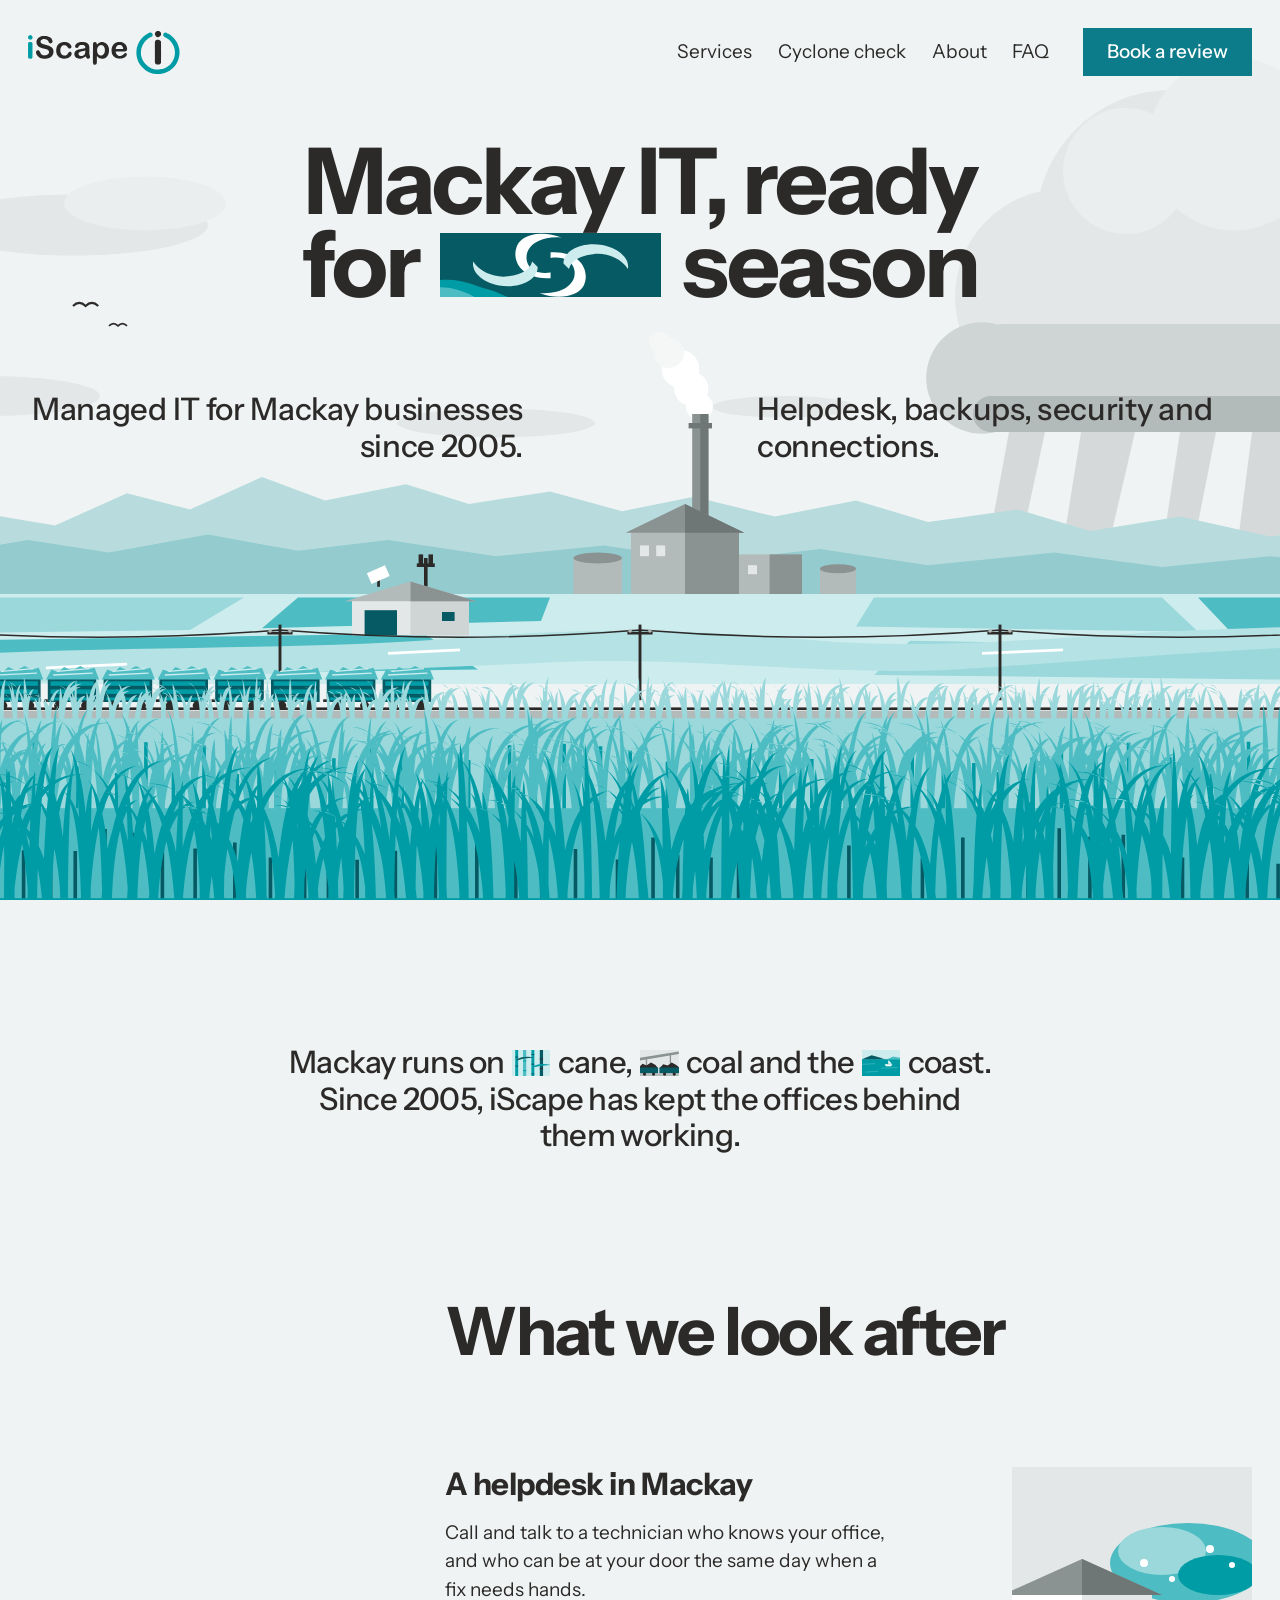
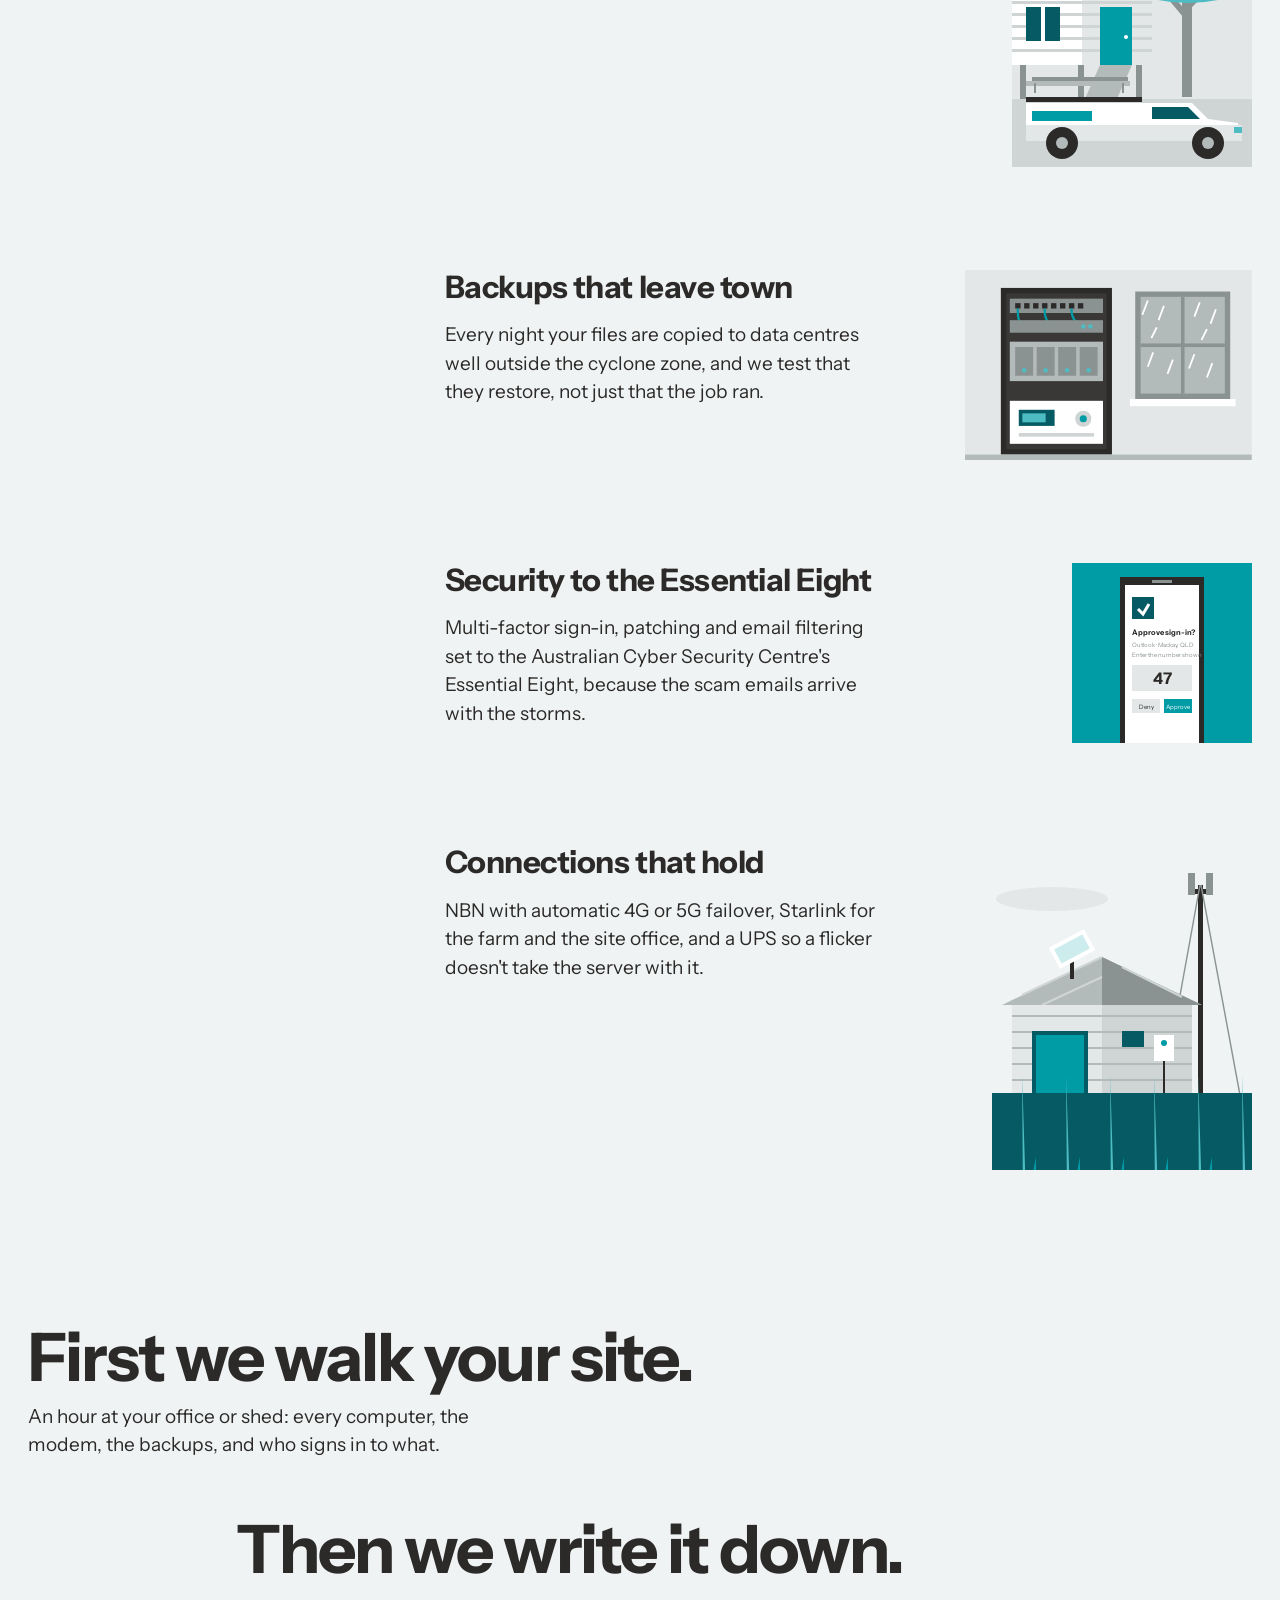
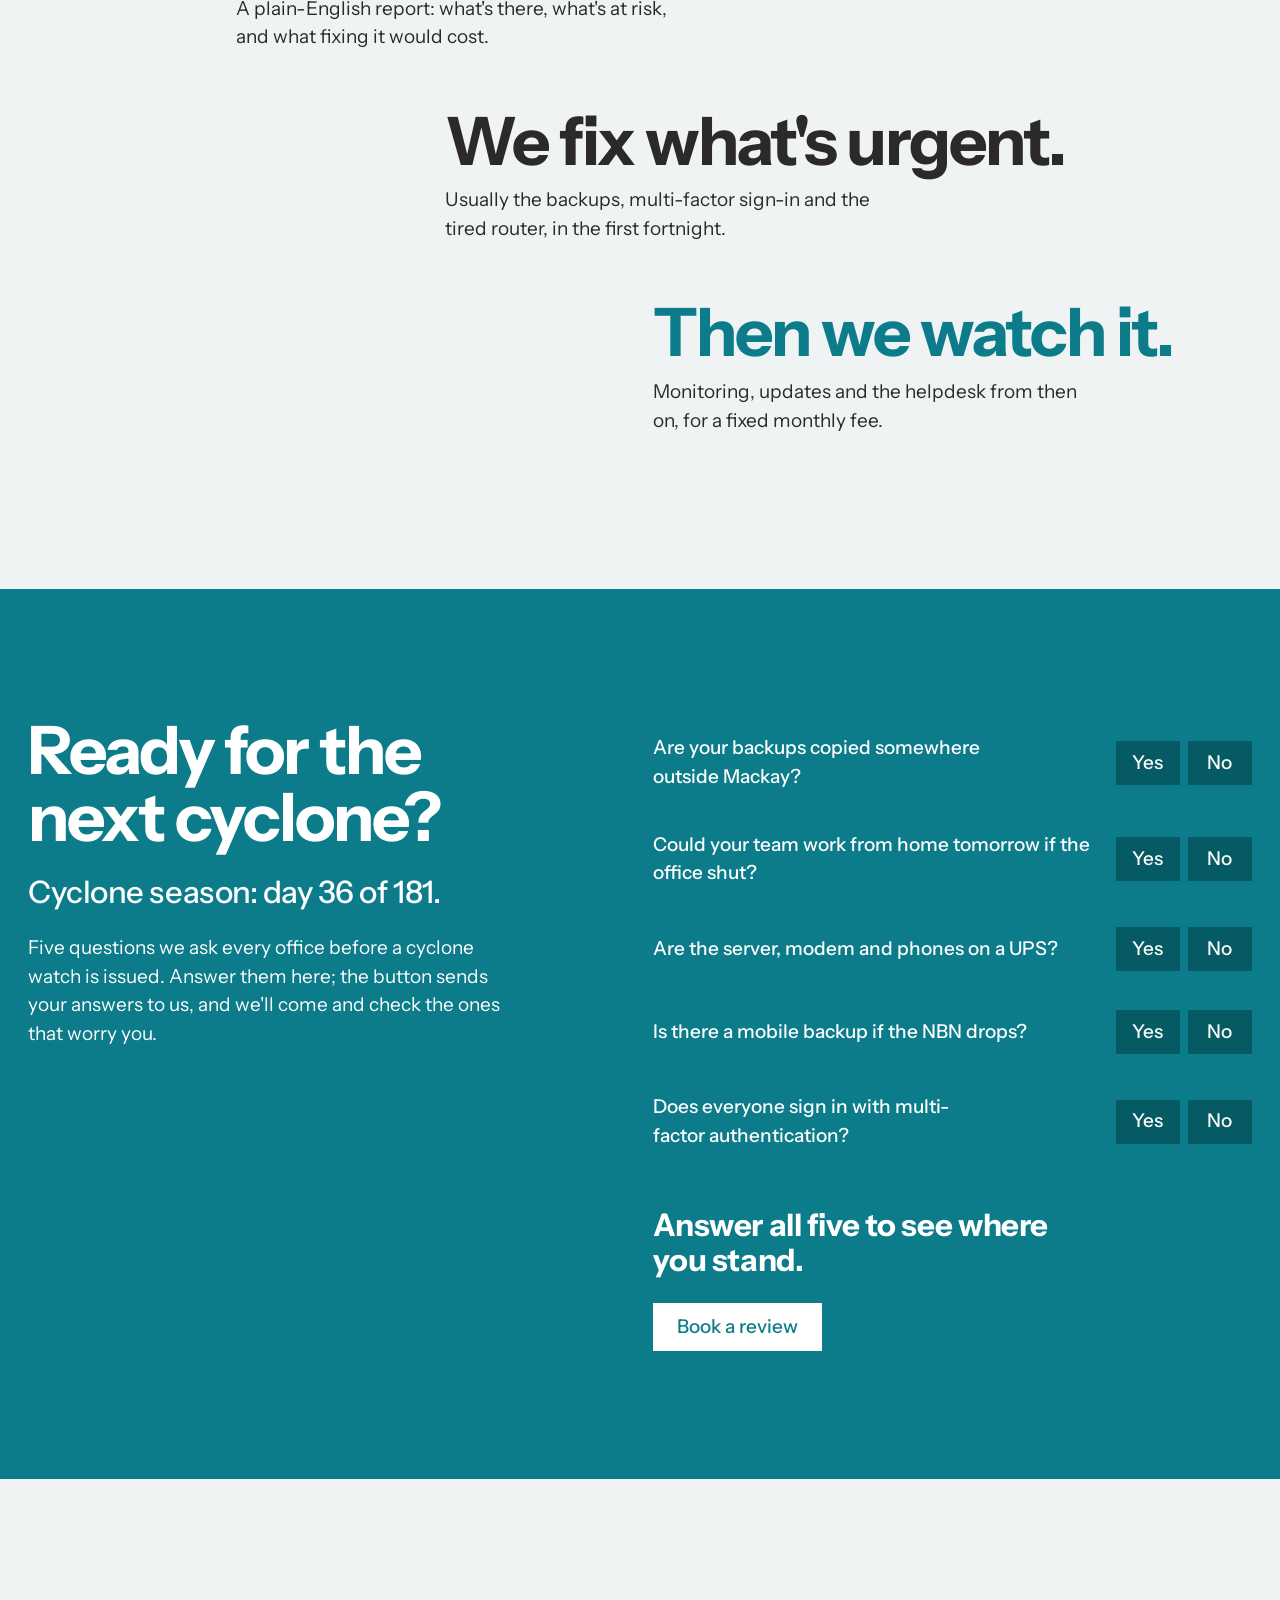
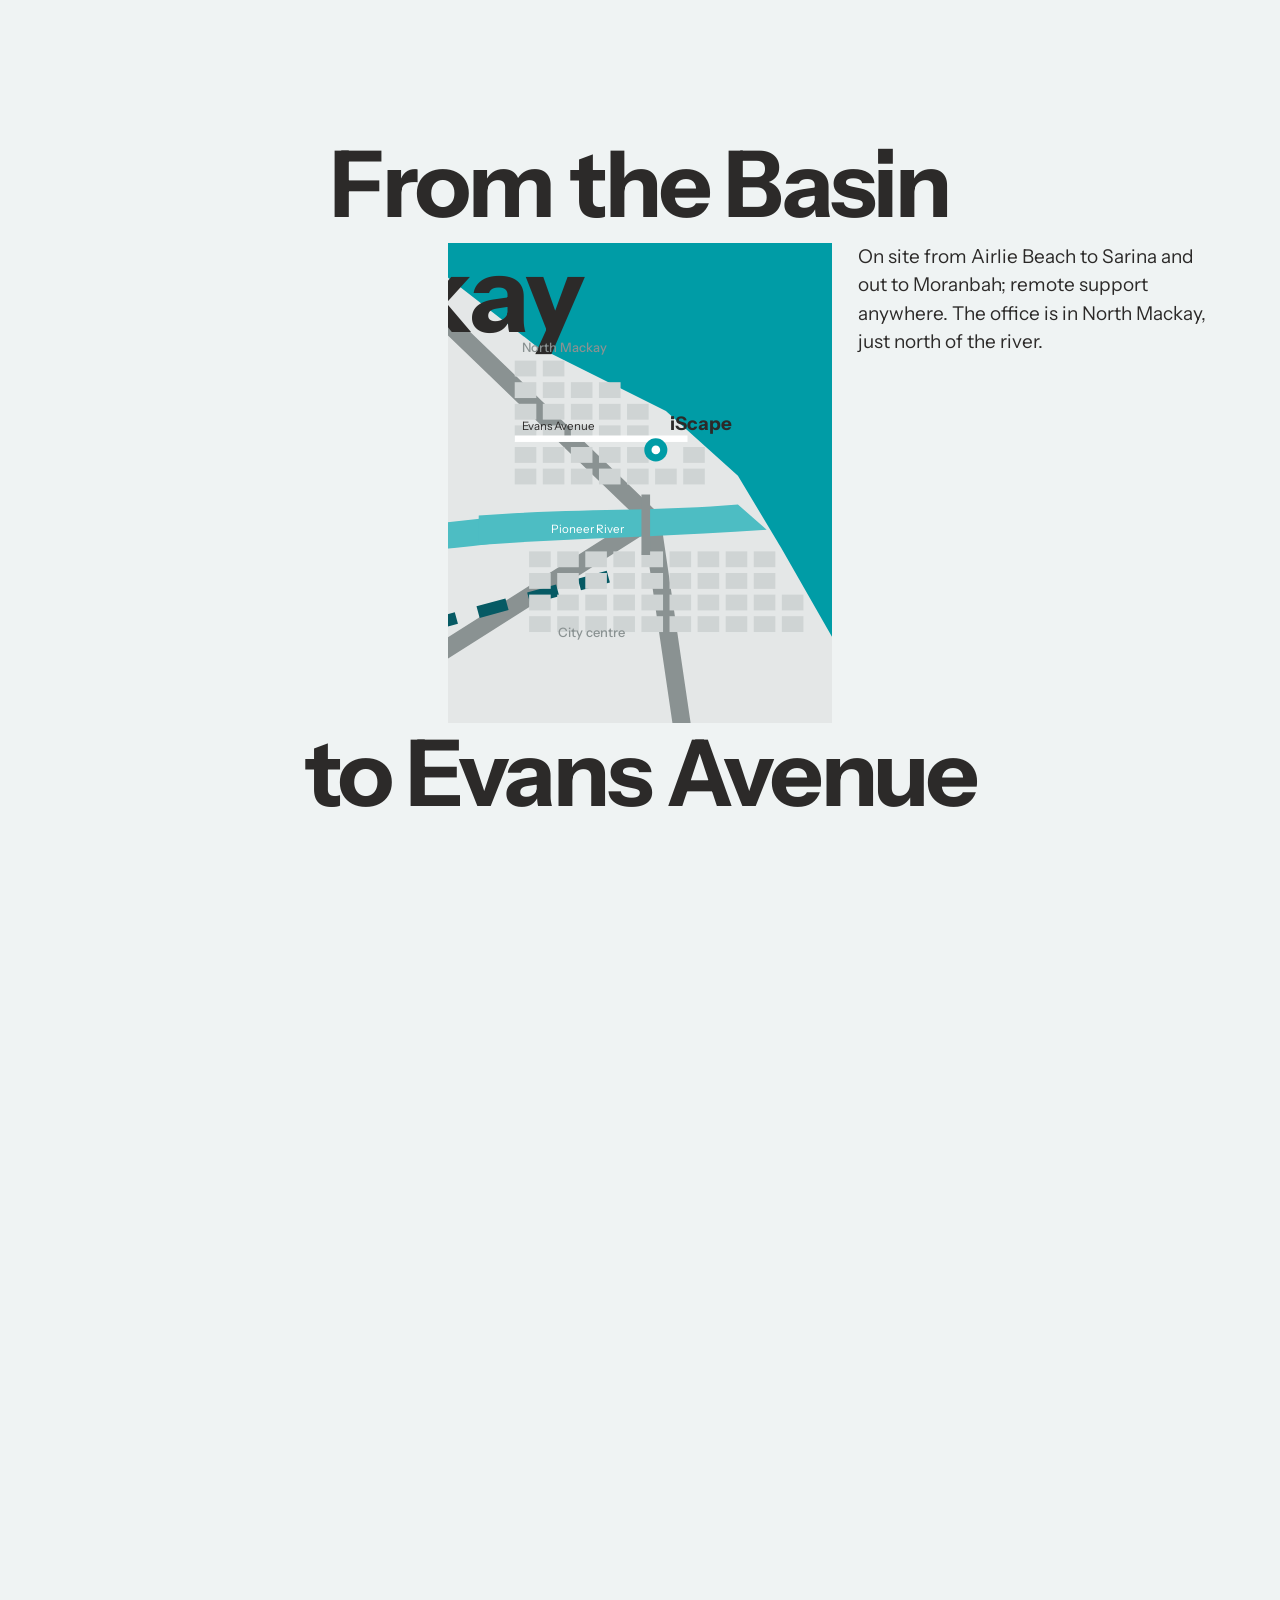
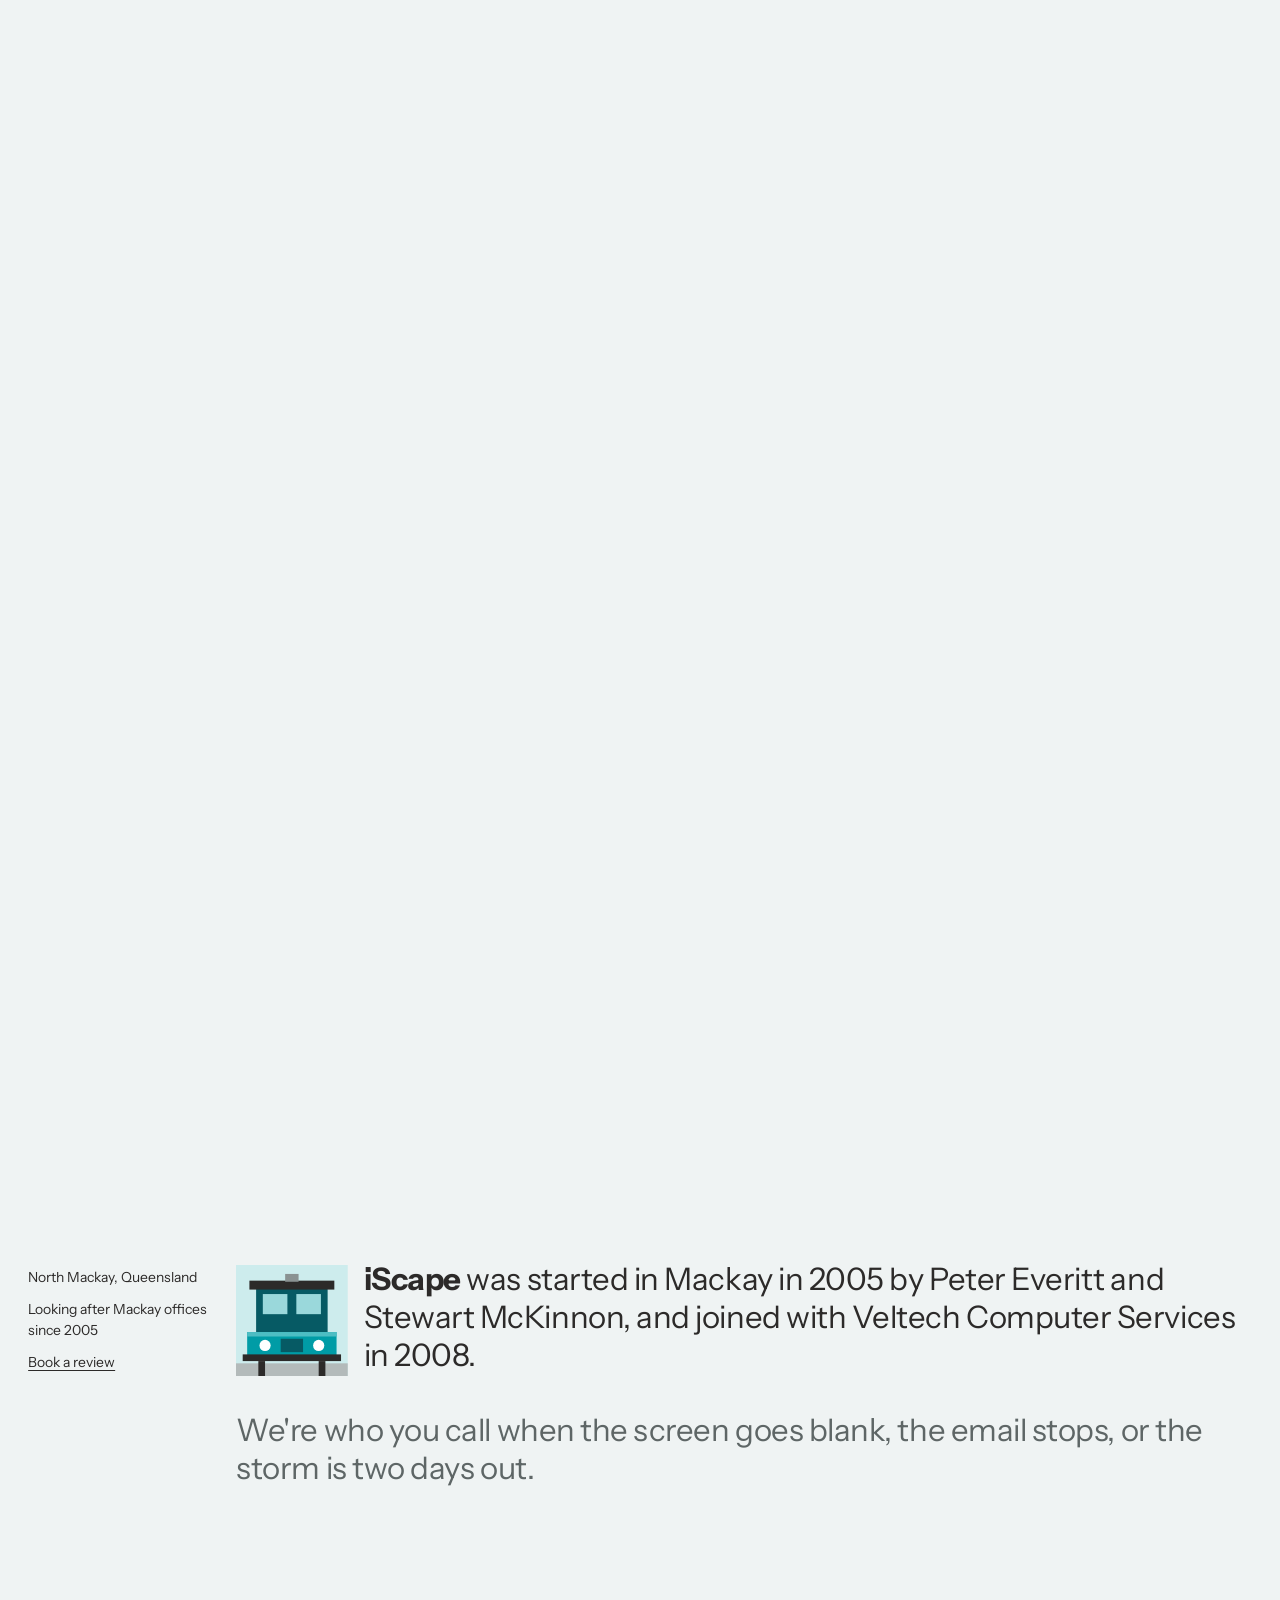
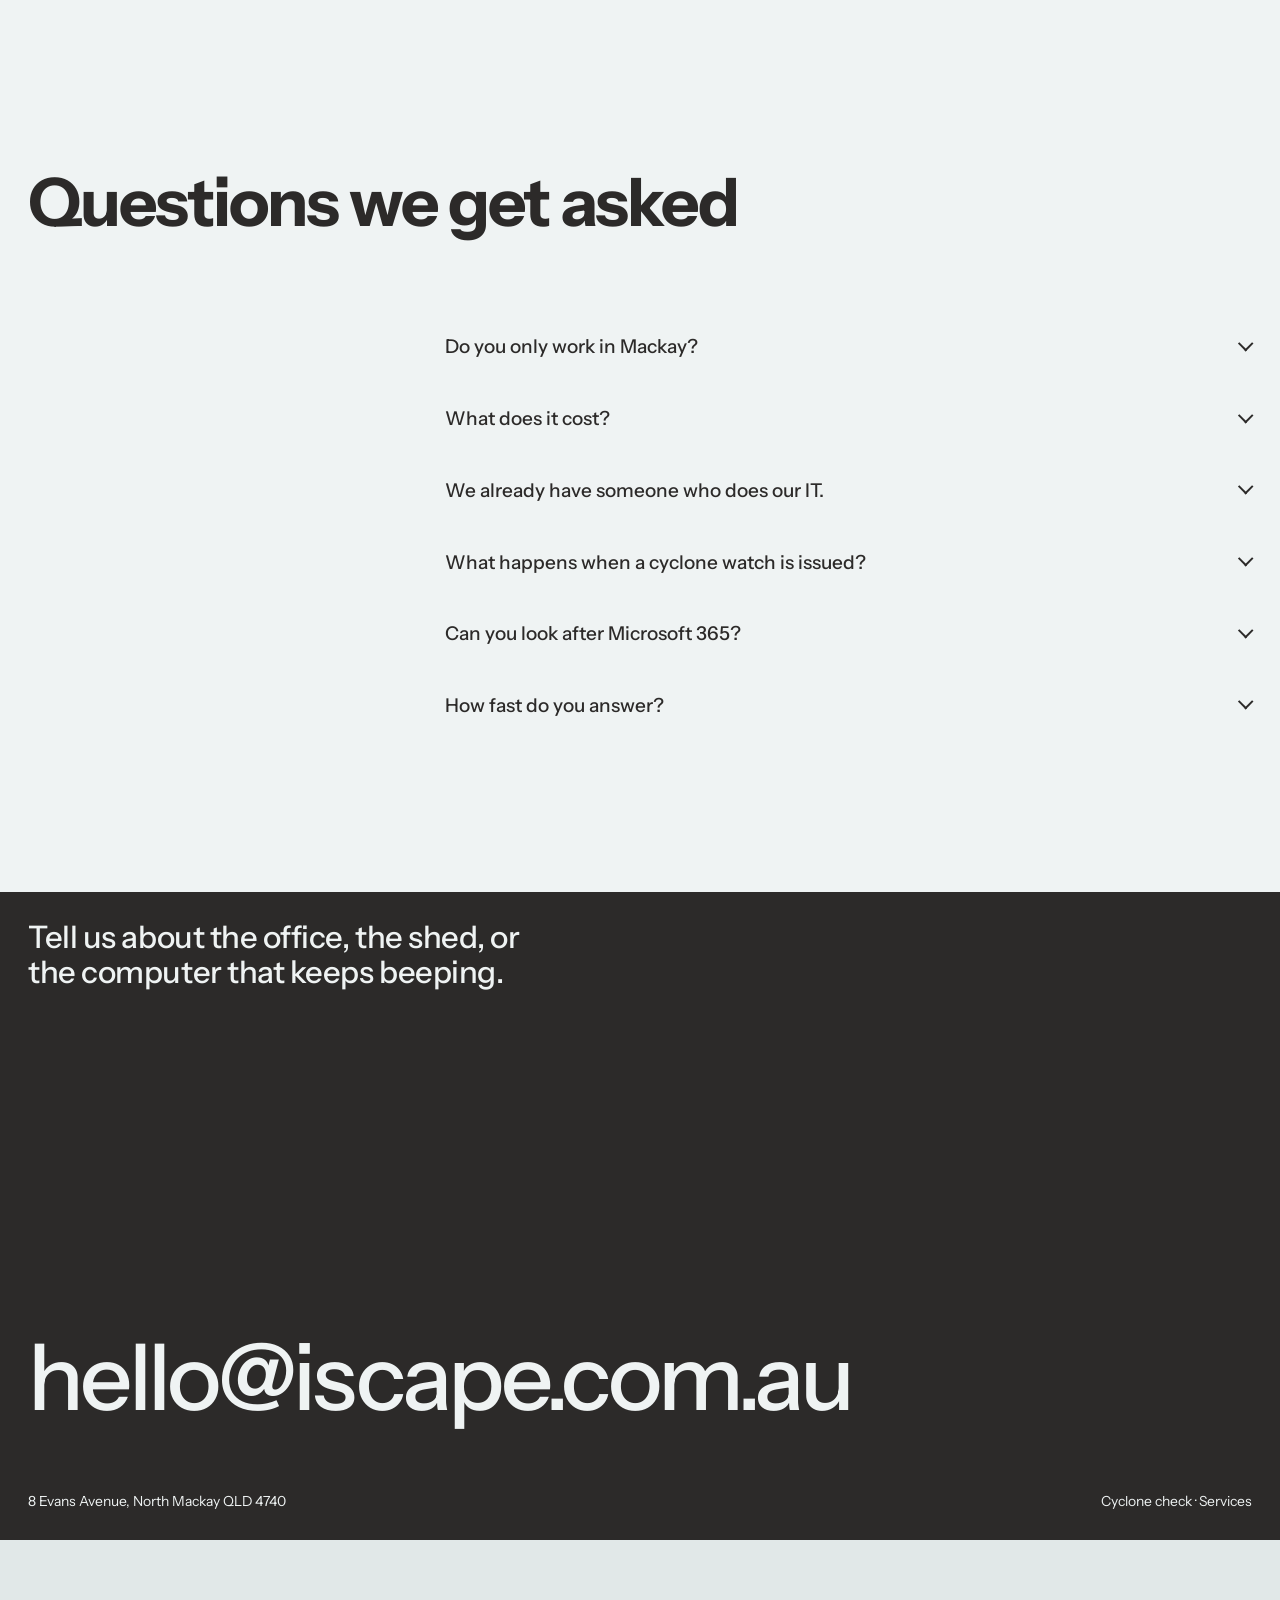
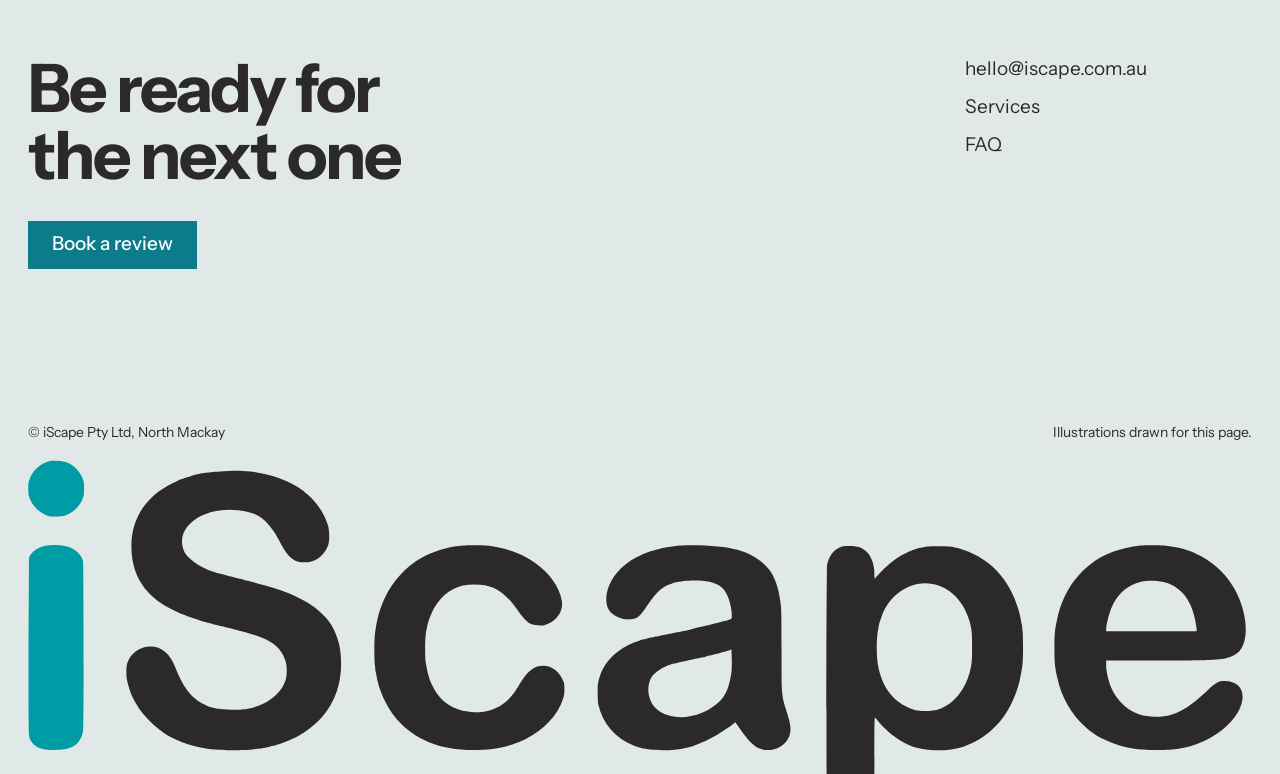
==== commit b9856c8b: "Reword landing page for cyclone season and use the real iScape logo - Check heading, footer invitati" ====
--- a/landing-page/iscape-landing.html
+++ b/landing-page/iscape-landing.html
@@ -108,7 +108,10 @@
 .hero-art { position: absolute; inset: 0; }
 .hero-svg { width: 100%; height: 100%; }
 .nav { position: relative; z-index: 2; display: flex; align-items: center; gap: var(--gutter); padding: var(--margin); }
-.wordmark { margin-right: auto; font-weight: 700; font-size: var(--step-lead); letter-spacing: -0.03em; text-decoration: none; }
+.wordmark { margin-right: auto; display: block; line-height: 0; color: var(--ink); }
+.wordmark svg { display: block; height: clamp(2.25rem, 1.9rem + 1vw, 3rem); width: auto; }
+.sprite { position: absolute; width: 0; height: 0; overflow: hidden; }
+.wordmark svg, .footer-name { fill: currentColor; --logo-i: var(--d-teal); }
 .nav-links { display: flex; gap: 1.6rem; white-space: nowrap; padding-right: 0.5rem; }
 .nav-links a { text-decoration-thickness: 0.07em; }
 
@@ -229,13 +232,16 @@
 .footer-links { grid-column: 10 / 13; display: flex; flex-direction: column; gap: 0.6rem; }
 .footer-legal { display: flex; justify-content: space-between; padding: clamp(5rem, 12vw, 10rem) var(--margin) 1rem; }
 .footer-legal p { max-width: none; }
-.footer-name { width: max-content; font-size: 24vw; font-weight: 700; letter-spacing: -0.05em; line-height: 0.8; white-space: nowrap; margin-left: -0.04em; padding-left: var(--margin); transform: translateY(14%); max-width: none; }
+.footer-name { display: block; width: calc(100% - 2 * var(--margin)); height: auto; margin-inline: var(--margin); color: var(--ink); }
 
 /* ---------- below desktop: the contact field sizes to its content ---------- */
 @media (max-width: 68.74em) {
   .contact { min-height: 0; grid-template-rows: auto auto auto; row-gap: clamp(4rem, 12vw, 7rem); padding-block: clamp(4rem, 10vw, 6rem) var(--margin); }
   .contact-mail { grid-row: 2; margin-bottom: 0; }
   .contact-foot { grid-row: 3; }
+  .check-left, .check-form { grid-column: 1 / 13; }
+  .check-left p:not(.countdown) { max-width: 52ch; }
+  .check-form { margin-top: 3rem; }
 }
 
 /* ---------- phone ---------- */
@@ -328,10 +334,13 @@
 @keyframes train { from { transform: translateX(1700px); } to { transform: translateX(-700px); } }
 @keyframes blink { 0% { opacity: 1; } 100% { opacity: 0.25; } }
 @keyframes rain { from { transform: translate(0, -8px); } to { transform: translate(-3px, 8px); } }
-
 </style>
 </head>
 <body>
+<svg class="sprite" aria-hidden="true" focusable="false"><defs>
+<g id="logo-word"><path fill-rule="evenodd" style="fill: var(--logo-i, #009ca6)" d="M 48 106 C 27 110,8 127,2 148 C 0 153,0 175,2 180 C 7 198,22 214,42 221 C 49 223,70 223,78 220 C 93 215,105 204,112 190 C 117 180,117 176,117 164 C 117 152,117 148,112 138 C 105 124,93 113,77 108 C 72 106,54 105,48 106 M 46 282 C 27 283,11 292,4 304 L 2 310 1 492 C 1 682,1 679,5 689 C 13 704,26 710,56 710 C 93 710,109 699,115 671 C 117 662,116 322,115 315 C 108 291,83 279,46 282"/><path fill-rule="evenodd" d="M 402 128 C 385 129,377 130,370 131 C 355 134,352 134,342 137 C 337 139,320 144,318 145 C 316 145,314 147,312 148 C 250 174,216 223,216 285 C 216 349,249 395,313 422 C 315 423,319 425,321 426 C 324 427,327 428,327 428 C 328 428,329 428,329 429 C 331 430,357 439,372 443 C 375 444,378 445,379 445 C 380 445,387 447,394 449 C 402 451,409 452,411 453 C 413 454,420 455,428 457 C 502 475,527 490,538 524 C 541 532,541 551,539 560 C 532 590,500 616,462 623 C 458 624,452 625,450 625 C 442 627,410 626,400 624 C 391 623,379 620,377 619 C 376 619,372 617,369 615 C 342 602,325 581,308 538 C 296 508,279 494,256 494 C 233 494,214 508,207 530 C 205 536,205 558,207 565 C 211 584,217 599,228 617 C 242 640,267 664,291 679 C 299 683,312 690,313 690 C 314 690,316 691,318 692 C 327 696,348 702,358 704 C 368 706,382 708,390 709 C 402 711,456 711,468 709 C 481 707,491 706,496 705 C 498 704,502 704,505 703 C 508 702,512 701,513 701 C 514 701,518 700,520 699 C 534 695,556 686,569 678 C 624 646,654 595,654 530 C 654 513,652 496,649 486 C 649 485,647 480,646 476 C 634 436,602 407,546 383 C 538 380,506 369,494 366 C 492 365,490 365,488 364 C 483 363,469 359,465 358 C 463 357,459 357,457 356 C 455 356,451 355,449 354 C 442 352,411 345,402 342 C 400 341,398 341,396 340 C 394 340,391 339,389 338 C 363 331,335 312,327 297 C 303 247,363 200,439 209 C 471 213,487 220,503 240 C 513 252,517 258,527 277 C 544 309,556 318,578 318 C 600 318,618 305,627 282 C 630 273,630 255,627 242 C 618 212,600 188,574 168 C 532 137,471 122,402 128 M 908 283 C 887 285,876 288,857 293 C 846 297,843 298,832 303 C 792 323,759 358,742 400 C 733 421,729 438,725 465 C 723 476,723 527,725 536 C 725 540,726 546,727 550 C 732 584,748 618,769 644 C 807 688,860 710,930 710 C 961 710,985 707,1010 699 C 1014 697,1020 695,1026 693 C 1064 678,1097 649,1112 617 C 1115 610,1116 608,1119 598 C 1121 591,1121 573,1119 568 C 1110 543,1089 530,1066 535 C 1052 539,1041 549,1029 569 C 1006 610,982 627,943 631 C 930 632,908 629,898 625 C 872 615,856 599,844 574 C 838 561,835 551,831 528 C 829 519,829 477,831 468 C 831 465,832 459,833 456 C 836 438,845 417,856 402 C 875 376,899 364,932 364 C 973 364,994 377,1025 421 C 1034 434,1044 444,1051 447 C 1056 450,1074 451,1080 449 C 1104 442,1119 420,1115 398 C 1108 357,1069 317,1020 298 C 1016 297,1013 295,1012 295 C 1009 294,998 290,992 289 C 982 287,975 285,957 283 C 947 282,919 282,908 283 M 1362 283 C 1346 285,1330 287,1322 289 C 1298 295,1290 298,1272 307 C 1238 324,1216 351,1209 382 C 1206 401,1209 415,1220 425 C 1231 434,1242 438,1258 437 C 1274 435,1276 434,1295 406 C 1312 380,1328 366,1346 362 C 1347 361,1350 360,1352 360 C 1361 358,1377 356,1392 356 C 1440 356,1459 369,1467 406 C 1470 420,1470 423,1470 429 C 1470 437,1471 436,1458 440 C 1454 440,1450 442,1448 442 C 1443 444,1429 447,1426 448 C 1423 449,1420 450,1418 450 C 1409 452,1400 454,1384 458 C 1367 462,1360 463,1356 464 C 1353 465,1348 465,1346 466 C 1344 467,1339 467,1336 468 C 1334 468,1328 470,1324 470 C 1320 471,1314 473,1311 473 C 1308 474,1304 475,1302 475 C 1301 475,1297 476,1294 477 C 1290 478,1286 479,1285 479 C 1284 479,1280 480,1278 481 C 1245 490,1215 513,1201 540 C 1196 550,1194 556,1191 569 C 1189 576,1190 606,1191 614 C 1200 655,1226 685,1266 701 C 1274 704,1276 704,1286 707 C 1301 710,1339 712,1355 709 C 1368 707,1372 706,1388 702 C 1401 698,1428 686,1446 674 C 1456 668,1476 654,1476 653 C 1476 650,1479 653,1486 664 C 1509 698,1524 710,1544 710 C 1560 710,1572 705,1583 693 C 1593 681,1595 669,1590 648 C 1586 633,1585 632,1583 624 C 1582 621,1580 615,1579 611 C 1574 588,1574 587,1574 500 C 1574 423,1574 415,1571 396 C 1568 373,1560 350,1551 337 C 1537 317,1513 300,1486 293 C 1484 292,1480 291,1479 291 C 1458 284,1395 280,1362 283 M 2324 283 C 2261 290,2217 314,2184 358 C 2169 377,2155 410,2150 435 C 2145 457,2144 466,2144 497 C 2144 528,2145 537,2150 559 C 2158 598,2180 637,2210 663 C 2226 677,2239 685,2264 695 C 2273 699,2294 705,2308 707 C 2326 710,2333 710,2357 710 C 2382 710,2389 710,2406 707 C 2466 697,2520 658,2534 616 C 2544 587,2529 566,2500 566 C 2486 566,2483 568,2461 588 C 2429 617,2412 628,2391 635 C 2371 642,2341 642,2322 636 C 2290 625,2265 597,2256 560 C 2253 546,2252 541,2252 532 L 2252 523 2357 523 C 2492 523,2499 522,2521 511 C 2547 497,2551 448,2531 396 C 2514 354,2485 322,2444 302 C 2422 291,2405 287,2373 283 C 2363 282,2336 282,2324 283 M 1707 284 C 1688 286,1674 300,1669 324 C 1668 332,1667 810,1669 820 C 1675 856,1685 866,1716 866 C 1737 866,1749 860,1758 846 C 1767 829,1768 823,1768 724 C 1768 679,1768 642,1769 642 C 1769 642,1771 644,1773 646 C 1788 667,1818 690,1841 700 C 1870 713,1920 714,1954 703 C 2002 687,2041 649,2060 600 C 2061 597,2063 594,2063 592 C 2065 588,2069 574,2071 567 C 2074 552,2075 547,2077 534 C 2079 522,2079 467,2077 458 C 2077 454,2076 448,2075 444 C 2073 432,2071 422,2066 408 C 2050 359,2018 321,1976 301 C 1963 295,1963 295,1955 292 C 1945 289,1943 288,1936 287 C 1932 286,1926 285,1924 285 C 1917 284,1886 284,1878 285 C 1867 287,1861 288,1858 289 C 1827 299,1802 315,1778 342 C 1773 347,1769 352,1769 352 C 1768 352,1768 348,1768 344 C 1768 314,1757 294,1736 286 C 1730 284,1715 283,1707 284 M 2327 358 C 2292 366,2268 390,2257 431 C 2254 442,2252 453,2252 458 L 2252 462 2347 462 L 2441 462 2441 456 C 2435 404,2413 371,2376 360 C 2362 356,2340 355,2327 358 M 1858 363 C 1822 371,1794 397,1782 434 C 1779 442,1778 445,1776 457 C 1772 476,1772 509,1775 530 C 1783 581,1811 615,1854 627 C 1861 629,1887 629,1894 627 C 1899 626,1903 624,1907 623 C 1935 612,1957 584,1967 548 C 1972 529,1972 522,1972 495 C 1972 468,1972 461,1967 442 C 1952 387,1907 354,1858 363 M 1467 501 C 1466 501,1465 502,1464 502 C 1462 503,1456 504,1450 506 C 1445 508,1424 513,1418 514 C 1416 515,1412 516,1410 516 C 1408 516,1402 518,1396 519 C 1391 520,1385 522,1382 522 C 1380 523,1376 523,1374 524 C 1367 525,1359 527,1348 530 C 1346 530,1343 531,1342 532 C 1330 534,1309 548,1303 557 C 1294 571,1293 592,1302 610 C 1307 621,1322 633,1336 637 C 1370 649,1419 635,1446 607 C 1459 592,1464 580,1469 550 C 1471 539,1470 500,1469 500 C 1468 500,1467 500,1467 501 "/></g>
+<g id="logo-mark"><path fill-rule="evenodd" style="fill: var(--logo-i, #009ca6)" d="M 3127 41 C 3123 43,3121 43,3110 48 C 3106 50,3069 68,3065 70 C 3018 99,3004 109,2970 137 C 2911 188,2852 269,2825 338 C 2824 340,2822 344,2821 346 C 2820 348,2819 350,2819 352 C 2819 353,2818 355,2817 356 C 2812 368,2801 403,2797 420 C 2796 423,2795 427,2795 429 C 2793 435,2792 441,2791 448 C 2790 452,2789 456,2789 458 C 2789 461,2788 465,2787 468 C 2787 470,2786 476,2786 480 C 2780 522,2780 587,2786 628 C 2790 653,2792 666,2796 683 C 2797 685,2797 688,2798 690 C 2798 693,2799 696,2800 698 C 2800 700,2802 704,2802 708 C 2803 711,2805 716,2806 720 C 2807 723,2809 727,2809 729 C 2810 731,2811 733,2811 734 C 2812 736,2813 739,2813 741 C 2815 747,2820 758,2822 764 C 2823 766,2824 768,2824 768 C 2824 770,2845 813,2850 822 C 2858 835,2858 837,2860 839 C 2861 841,2862 842,2862 842 C 2862 844,2883 874,2892 887 C 2934 943,2994 996,3052 1030 C 3054 1031,3057 1033,3059 1034 C 3072 1041,3113 1062,3116 1062 C 3116 1062,3119 1063,3122 1065 C 3126 1067,3129 1068,3130 1068 C 3131 1068,3132 1068,3133 1069 C 3134 1069,3137 1071,3140 1072 C 3144 1073,3147 1075,3148 1075 C 3155 1078,3185 1087,3198 1090 C 3209 1093,3230 1097,3242 1099 C 3256 1101,3260 1102,3269 1103 C 3274 1103,3283 1104,3288 1105 C 3300 1106,3366 1106,3379 1105 C 3385 1104,3394 1103,3400 1103 C 3405 1102,3412 1101,3414 1101 C 3416 1101,3422 1100,3426 1099 C 3436 1097,3453 1094,3457 1093 C 3459 1093,3465 1091,3470 1090 C 3474 1089,3480 1087,3481 1087 C 3482 1087,3486 1086,3488 1085 C 3505 1080,3535 1069,3555 1061 C 3565 1057,3597 1040,3606 1035 C 3611 1032,3617 1029,3619 1028 C 3622 1026,3630 1021,3642 1013 C 3691 980,3738 936,3775 887 C 3784 875,3803 847,3808 839 C 3809 837,3812 831,3815 826 C 3823 813,3840 778,3846 762 C 3857 734,3866 707,3872 680 C 3874 670,3875 668,3876 660 C 3879 647,3880 642,3881 633 C 3882 628,3883 622,3883 618 C 3884 615,3884 610,3884 608 C 3884 605,3884 601,3885 598 C 3885 596,3886 610,3886 634 C 3886 656,3887 592,3887 493 C 3887 356,3886 337,3886 414 C 3886 469,3885 512,3885 510 C 3884 507,3884 503,3884 500 C 3884 495,3883 491,3881 474 C 3879 458,3875 437,3873 431 C 3873 429,3871 423,3870 418 C 3869 414,3867 408,3867 407 C 3867 406,3866 402,3865 400 C 3861 387,3851 358,3848 350 C 3847 348,3846 346,3846 345 C 3846 345,3845 343,3845 341 C 3844 340,3842 337,3841 334 C 3835 320,3827 302,3820 290 C 3817 284,3814 280,3814 279 C 3814 279,3798 253,3795 248 C 3759 195,3714 148,3661 108 C 3649 99,3628 85,3616 79 C 3615 78,3612 76,3608 74 C 3605 72,3601 70,3600 69 C 3596 67,3564 51,3559 49 C 3557 48,3554 47,3552 46 C 3528 35,3502 40,3485 57 C 3461 82,3463 122,3490 144 C 3495 148,3497 149,3506 153 C 3585 187,3650 242,3697 313 C 3718 344,3732 371,3746 410 C 3753 429,3761 463,3765 486 C 3773 536,3772 584,3763 633 C 3760 646,3757 659,3754 672 C 3753 674,3753 676,3752 678 C 3749 689,3741 712,3735 726 C 3729 740,3712 772,3708 778 C 3707 780,3706 781,3706 781 C 3706 784,3676 825,3664 839 C 3644 862,3614 890,3593 905 C 3584 912,3562 926,3561 926 C 3561 926,3560 927,3558 928 C 3557 929,3554 931,3552 932 C 3550 933,3547 935,3545 936 C 3527 946,3496 960,3481 965 C 3479 965,3476 967,3474 967 C 3471 969,3446 976,3437 978 C 3399 987,3380 989,3340 990 C 3313 990,3303 990,3280 987 C 3265 985,3244 981,3235 979 C 3233 979,3230 978,3227 977 C 3219 975,3215 974,3208 972 C 3195 968,3183 964,3176 961 C 3175 960,3173 959,3172 959 C 3170 958,3165 956,3158 953 C 3139 945,3122 936,3096 920 C 3094 918,3089 915,3085 913 C 3022 868,2974 812,2942 746 C 2929 719,2923 703,2916 680 C 2915 676,2913 671,2913 670 C 2913 669,2912 665,2911 662 C 2910 660,2909 656,2909 654 C 2905 638,2902 617,2899 594 C 2898 581,2898 527,2899 515 C 2902 491,2904 475,2907 462 C 2909 452,2912 440,2913 438 C 2913 437,2914 433,2915 431 C 2928 385,2955 331,2983 294 C 2986 290,2990 286,2991 284 C 3012 256,3048 222,3077 201 C 3086 194,3102 184,3107 181 C 3112 178,3114 177,3123 172 C 3128 169,3151 158,3156 156 C 3183 144,3194 131,3199 106 C 3204 80,3185 50,3160 43 C 3158 42,3154 41,3153 41 C 3148 40,3132 40,3127 41 "/><path fill-rule="evenodd" d="M 3322 1 C 3322 1,3318 2,3314 3 C 3257 18,3238 92,3279 134 C 3318 174,3384 162,3408 112 C 3416 95,3417 72,3411 52 C 3403 29,3380 9,3355 2 C 3347 0,3323 -1,3322 1 M 3313 227 C 3279 234,3261 251,3257 282 C 3255 295,3256 785,3257 801 C 3262 839,3274 854,3307 861 C 3318 863,3353 863,3364 860 C 3392 853,3407 837,3413 808 C 3415 798,3415 282,3413 274 C 3408 252,3390 236,3362 229 C 3351 226,3326 225,3313 227 "/></g>
+</defs></svg>
 
 <svg width="0" height="0" style="position:absolute" aria-hidden="true" focusable="false">
   <defs>
@@ -486,7 +495,7 @@
   </figure>
 
   <nav class="nav" aria-label="Main">
-    <a class="wordmark" href="#top">iScape</a>
+    <a class="wordmark" href="#top"><svg viewBox="0 0 3888 1108" role="img" aria-label="iScape"><use href="#logo-word"/><use href="#logo-mark"/></svg></a>
     <ul class="nav-links">
       <li><a class="link" href="#services">Services</a></li>
       <li><a class="link" href="#check">Cyclone check</a></li>
@@ -724,9 +733,9 @@
 <section class="check" id="check" aria-labelledby="check-title">
   <div class="grid check-grid">
     <div class="check-left" data-reveal>
-      <h2 class="head" id="check-title">Ready by 1 November?</h2>
+      <h2 class="head" id="check-title">Ready for the next cyclone?</h2>
       <p class="lead countdown" id="countdown">Cyclone season runs from 1 November to 30 April.</p>
-      <p>Five questions we ask every office before the first watch is issued. Answer them here; the button sends your answers to us, and we'll come and check the ones that worry you.</p>
+      <p>Five questions we ask every office before a cyclone watch is issued. Answer them here; the button sends your answers to us, and we'll come and check the ones that worry you.</p>
     </div>
     <form class="check-form" id="check-form" action="mailto:hello@iscape.com.au" method="get" enctype="text/plain" data-reveal>
       <fieldset>
@@ -891,7 +900,7 @@
 <footer class="footer">
   <div class="grid footer-top">
     <div class="footer-invite">
-      <h2 class="head">Get ready before November</h2>
+      <h2 class="head">Be ready for the next one</h2>
       <a class="button" href="#check">Book a review</a>
     </div>
     <ul class="footer-links">
@@ -904,7 +913,7 @@
     <p>© iScape Pty Ltd, North Mackay</p>
     <p>Illustrations drawn for this page.</p>
   </div>
-  <p class="footer-name" aria-hidden="true">iScape</p>
+  <svg class="footer-name" viewBox="0 100 2556 660" aria-hidden="true" focusable="false"><use href="#logo-word"/></svg>
 </footer>
 
 <script>
@@ -985,9 +994,9 @@
     } else if (gaps === 0) {
       verdict.textContent = "Ready. We'd still test the restore.";
     } else if (gaps <= 2) {
-      verdict.textContent = `Close: ${gaps} ${gaps === 1 ? 'thing' : 'things'} to fix before the first watch.`;
+      verdict.textContent = `Close: ${gaps} ${gaps === 1 ? 'thing' : 'things'} to fix before the next watch.`;
     } else {
-      verdict.textContent = "Not yet. Let's fix it before November.";
+      verdict.textContent = "Not yet. Let's fix it before the next one.";
     }
     const body = ['Our answers to the cyclone season check:', '', ...answers.map((a) => `${a.text} ${a.value ? a.value.toUpperCase() : '(not answered)'}`), '', 'Business name:', 'Best number to call:'].join('\n');
     send.href = `mailto:hello@iscape.com.au?subject=${encodeURIComponent('Cyclone season review')}&body=${encodeURIComponent(body)}`;
@@ -1010,7 +1019,6 @@
   }, { rootMargin: '0px 0px -50% 0px', threshold: 0 });
   marks.forEach((m) => io.observe(m));
 })();
-
 </script>
 </body>
 </html>
